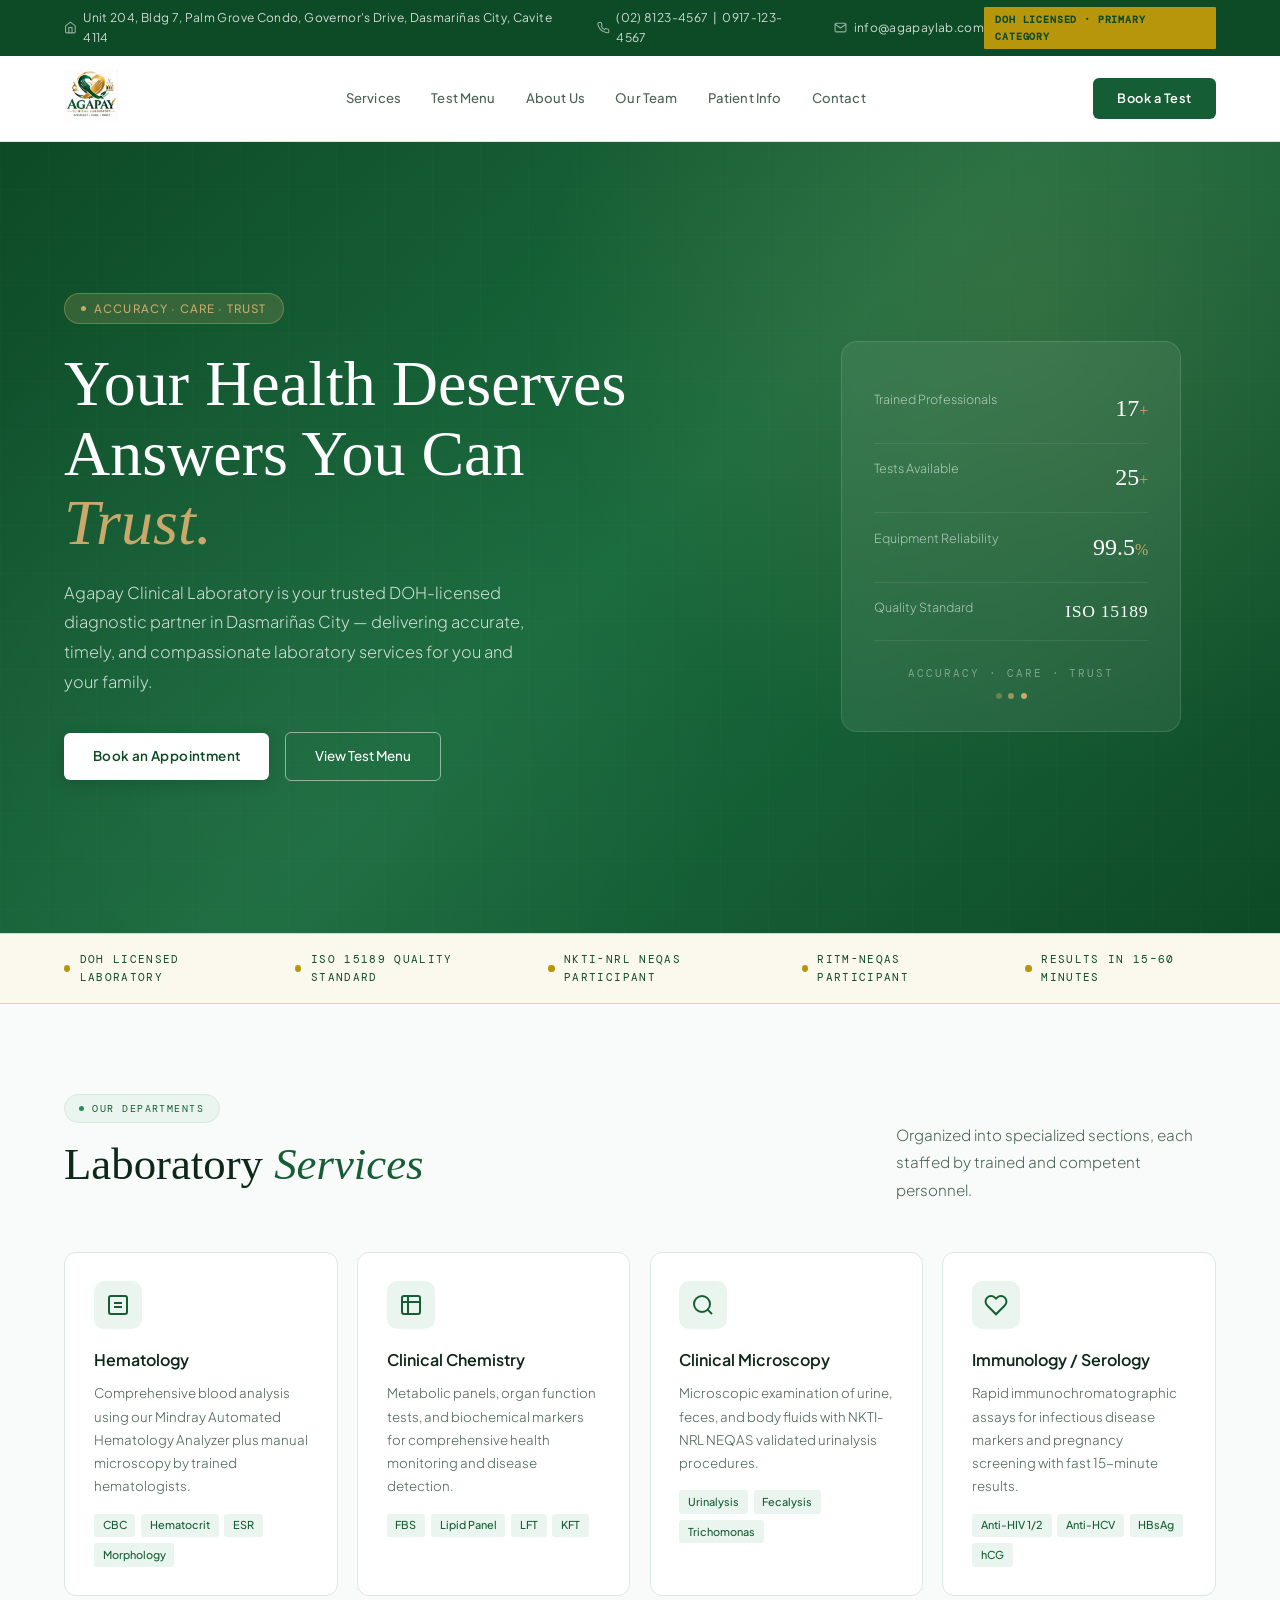
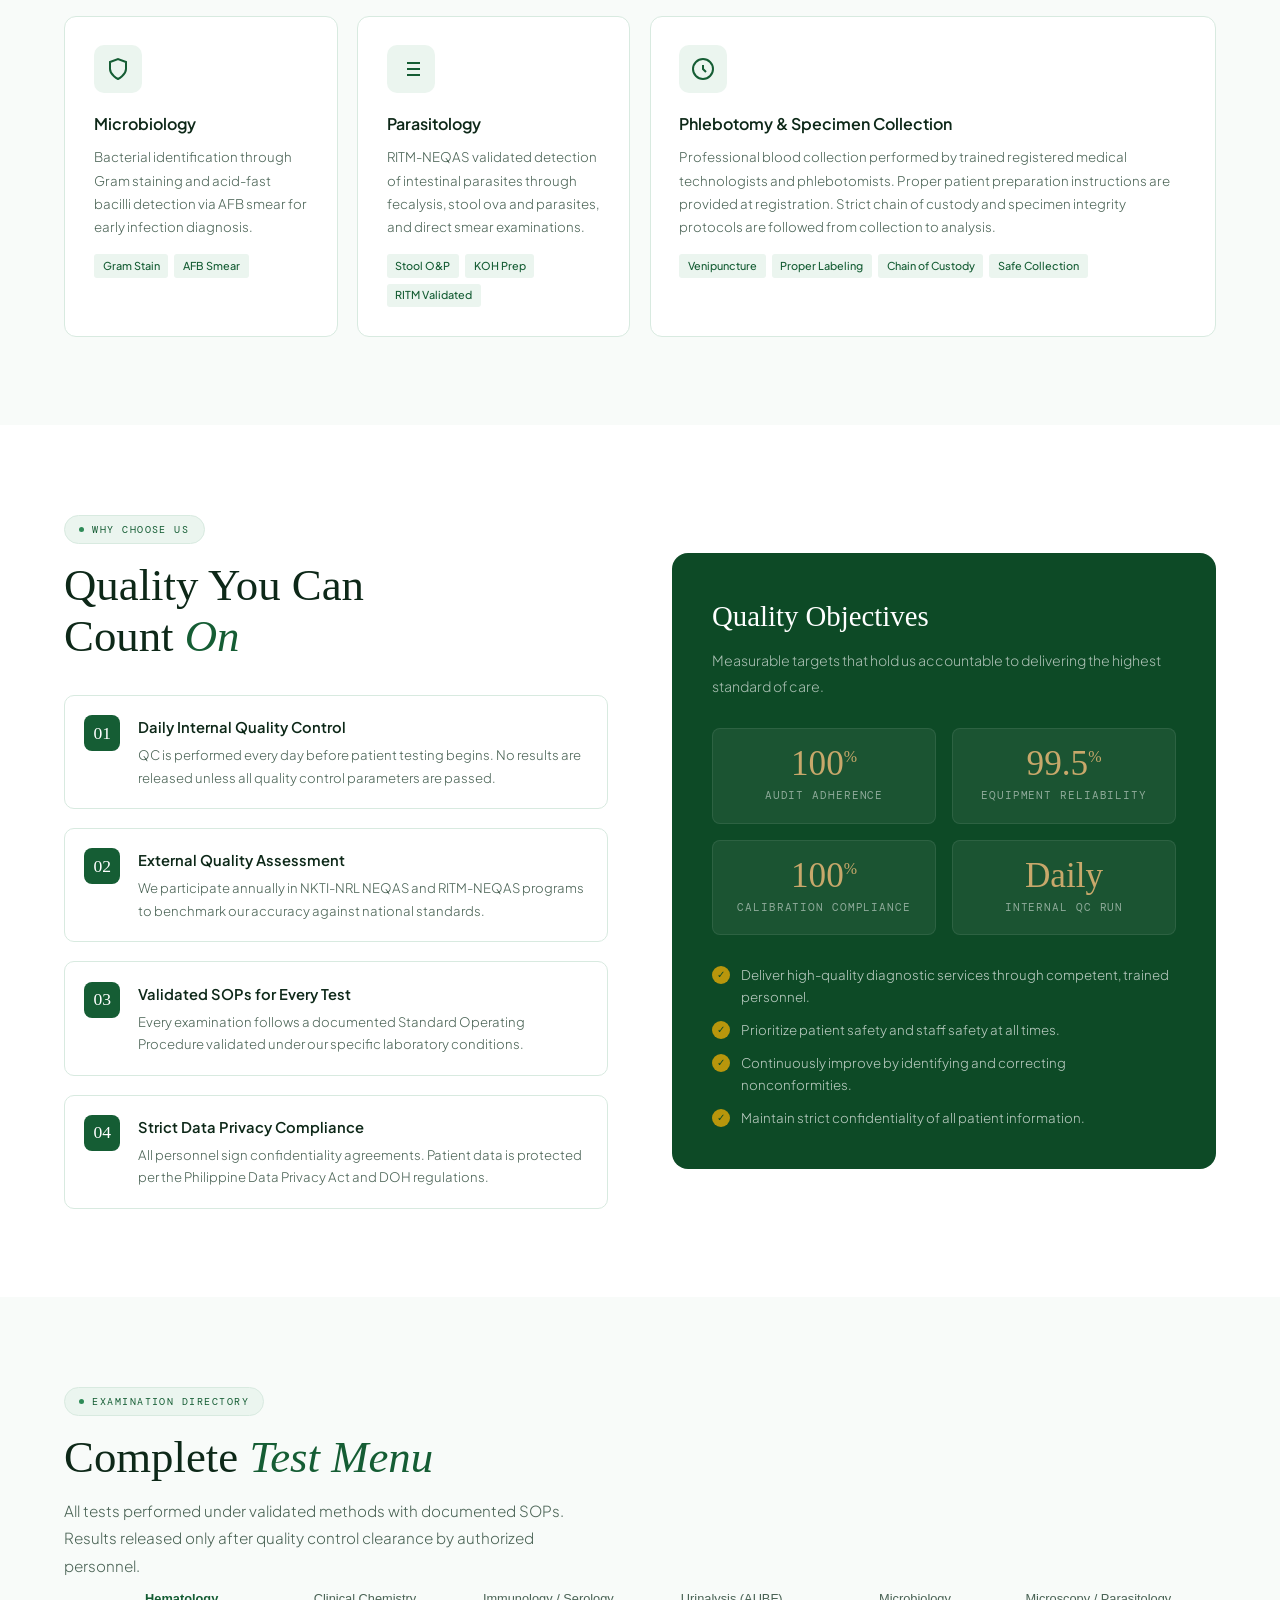
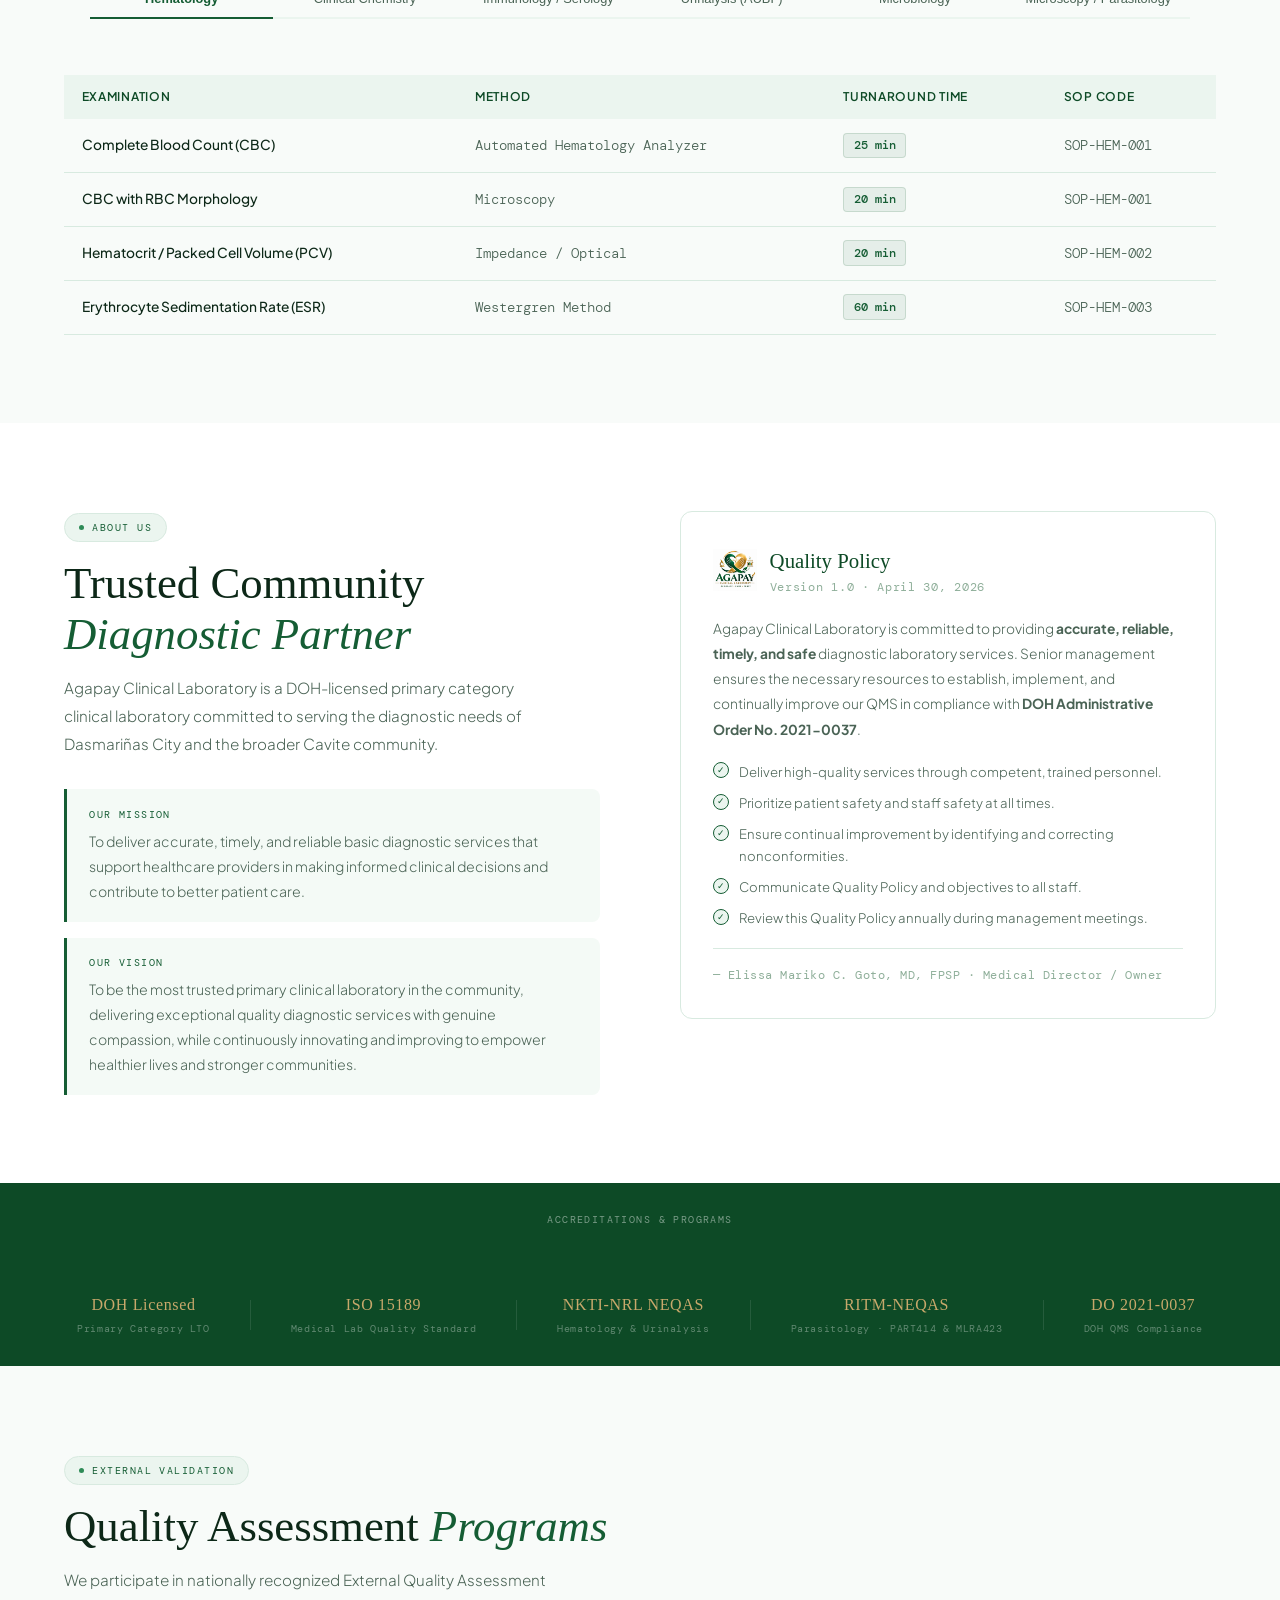
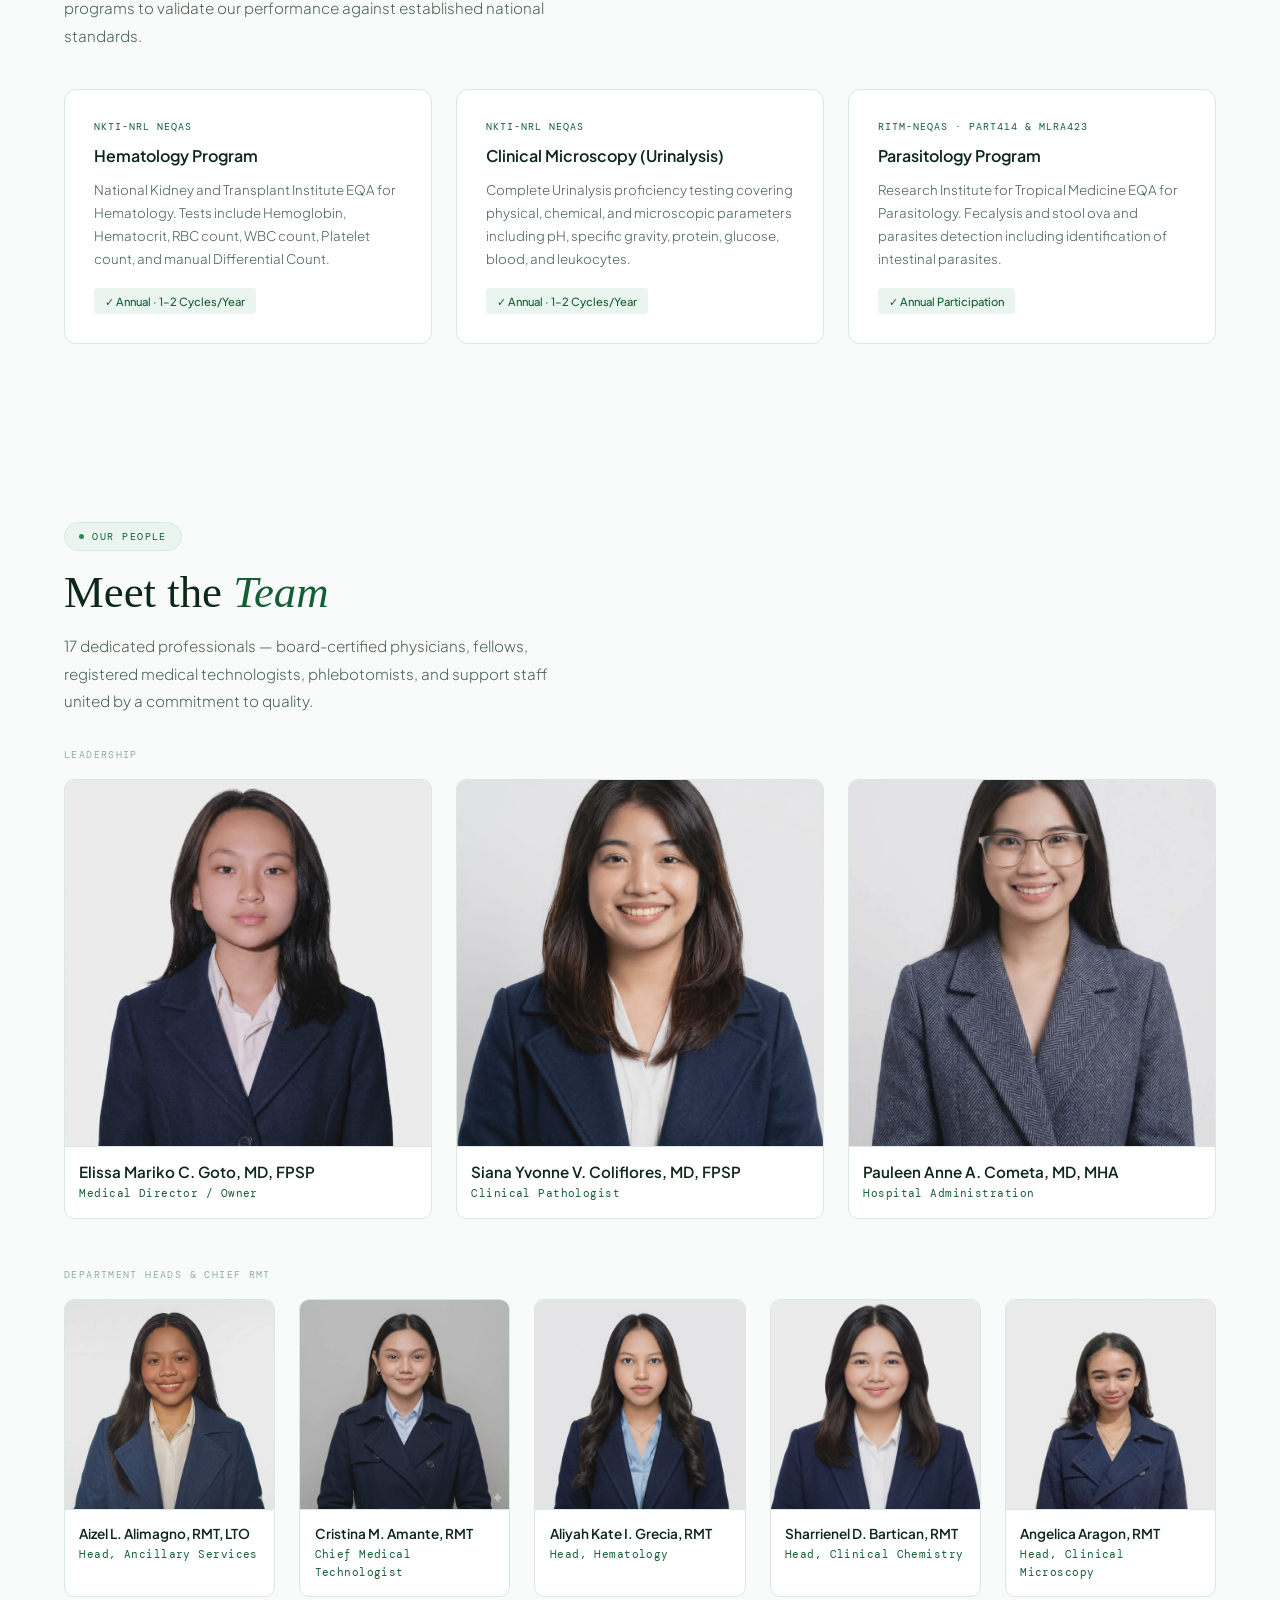
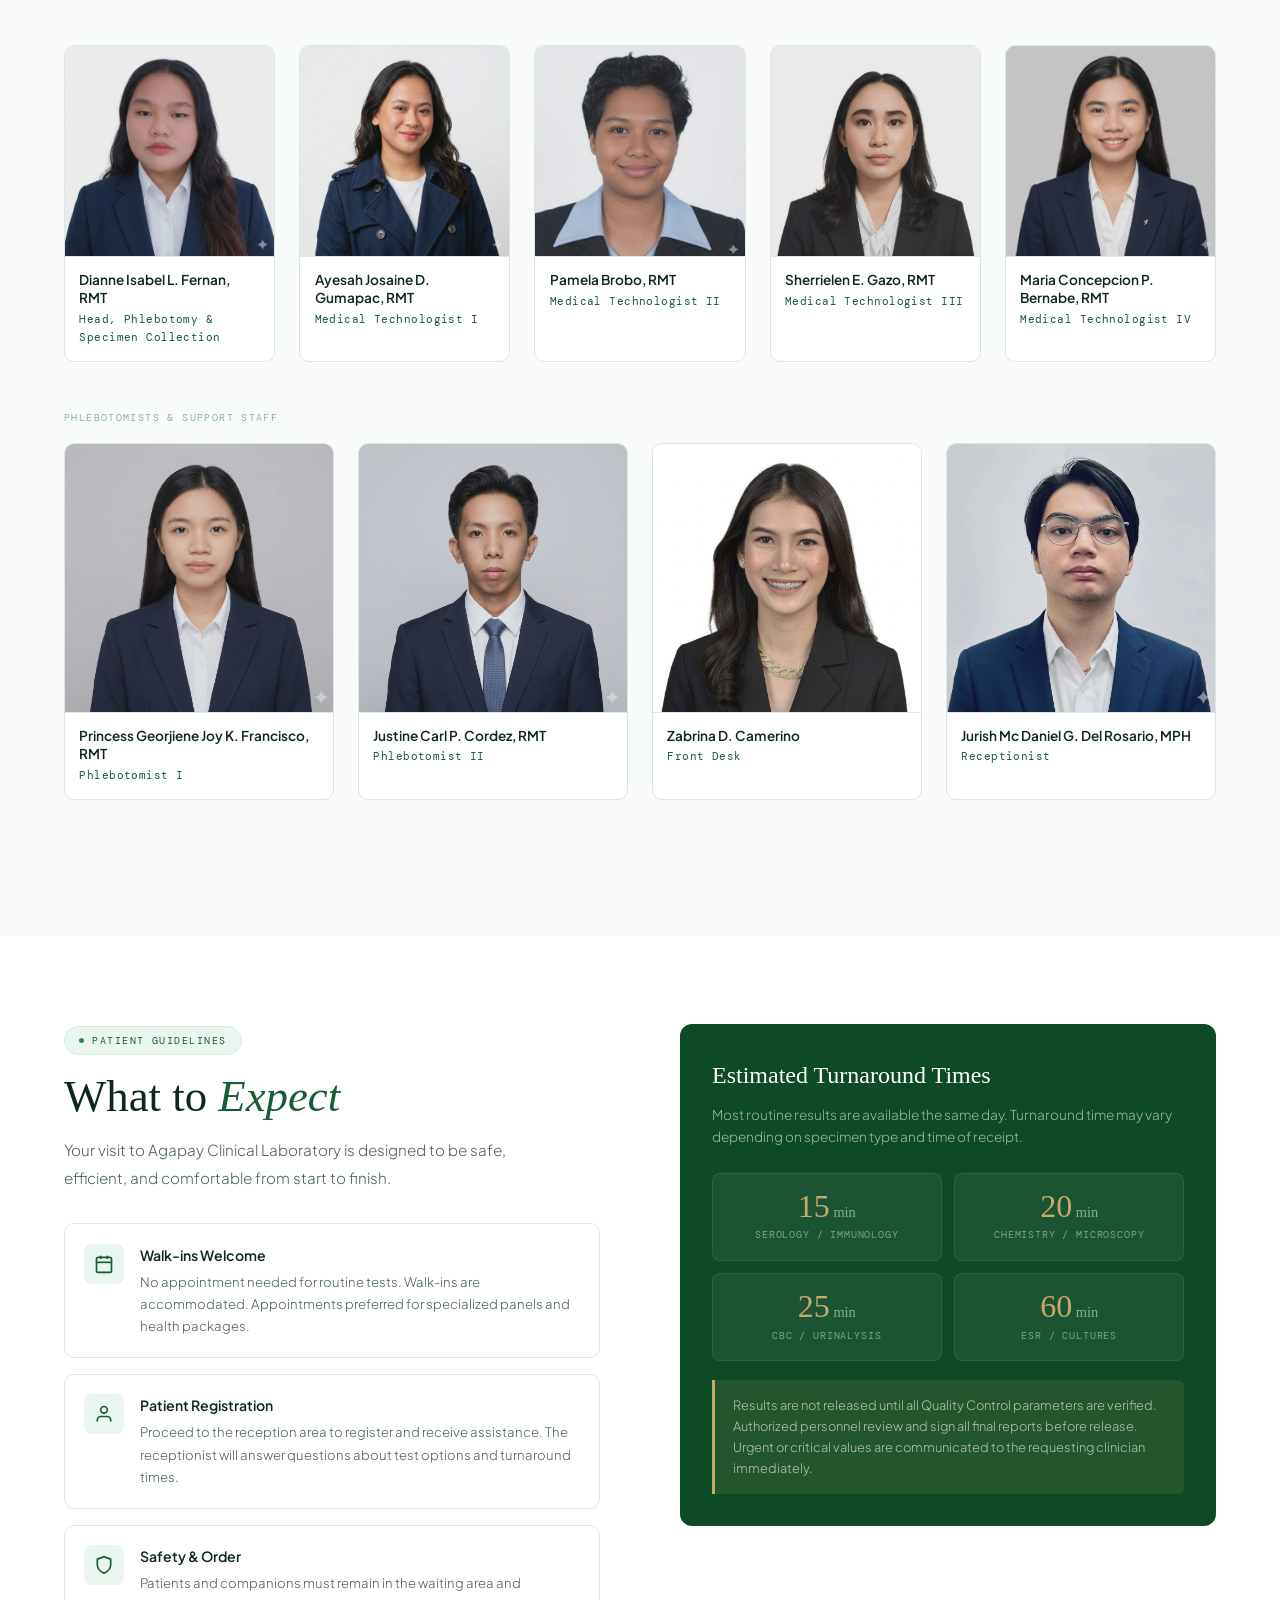
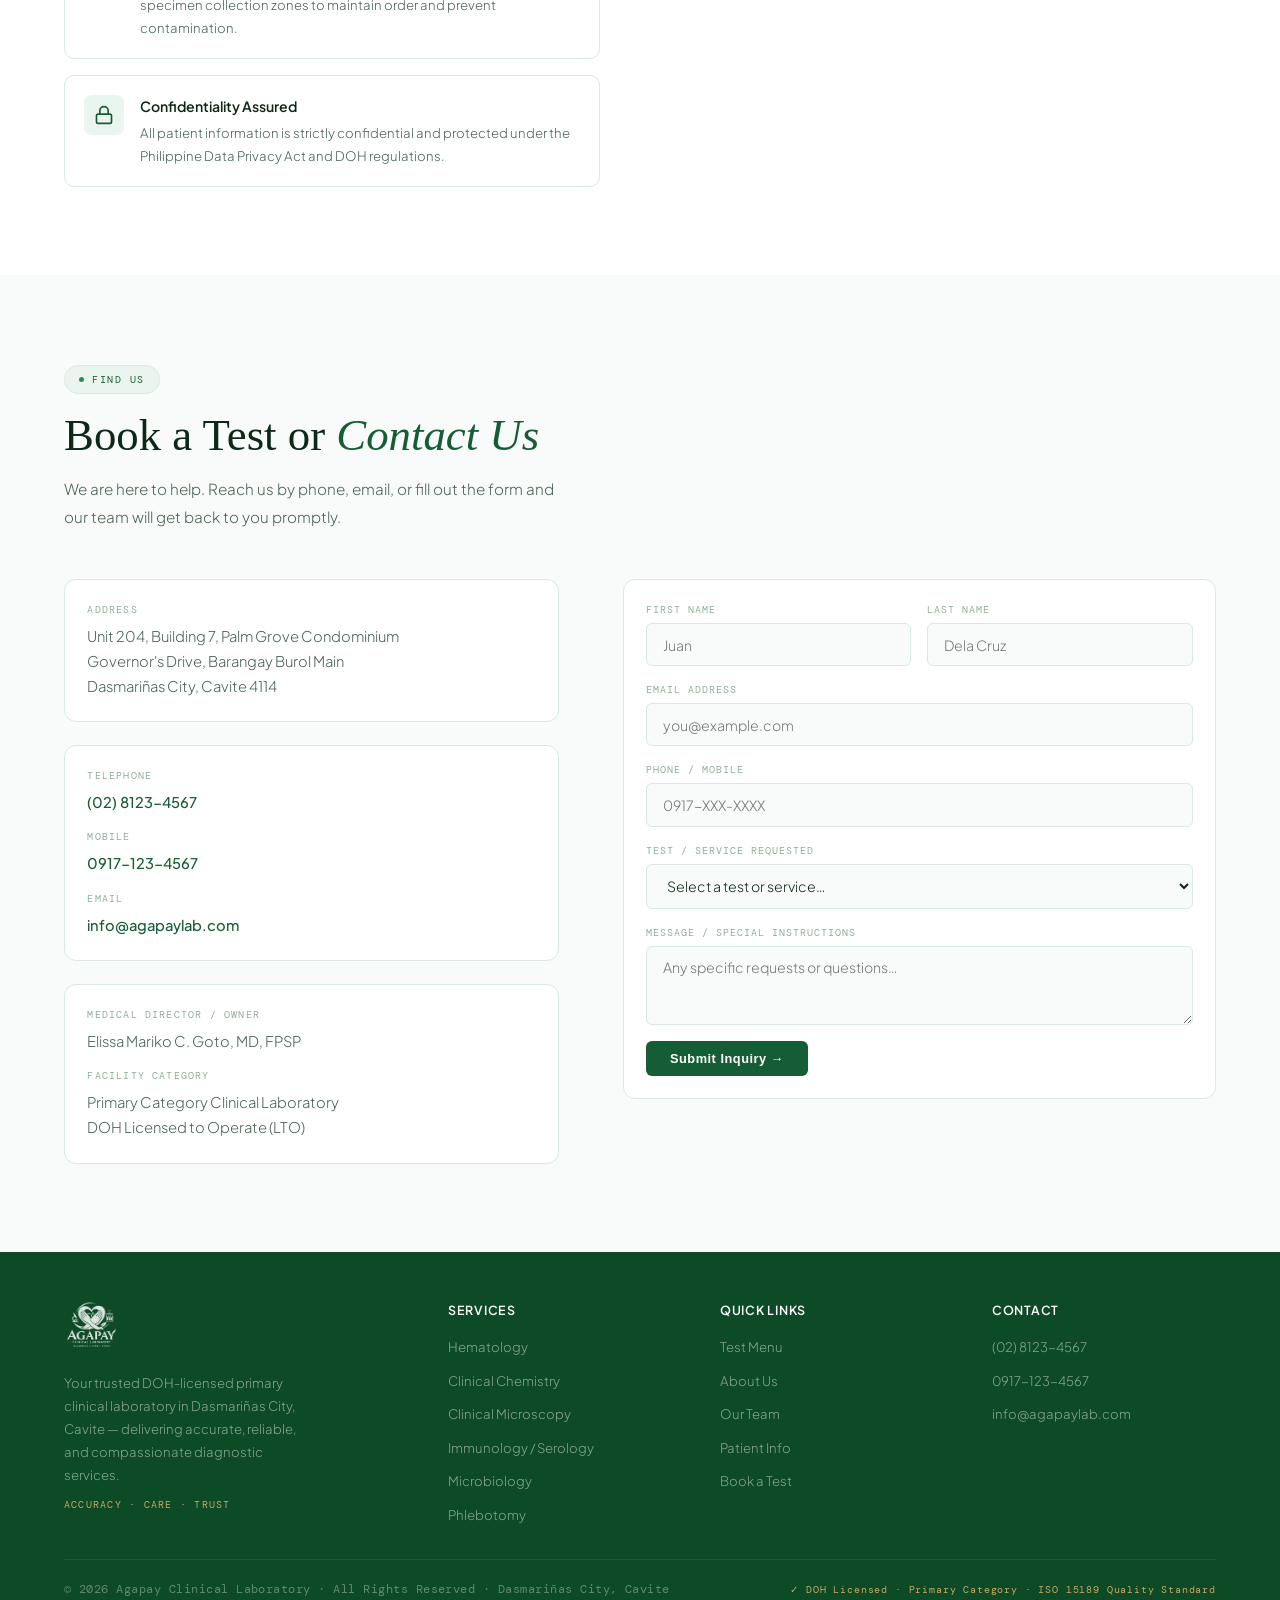
==== index.html @ 907e3a04 "Update index.html" ====
<!DOCTYPE html>
<html lang="en">
<head>
<meta charset="UTF-8">
<meta name="viewport" content="width=device-width, initial-scale=1.0">
<title>Agapay Clinical Laboratory | Accuracy • Care • Trust</title>
<link href="https://fonts.googleapis.com/css2?family=Cormorant+Garant:ital,wght@0,300;0,400;0,600;0,700;1,300;1,400&family=Plus+Jakarta+Sans:wght@300;400;500;600&family=DM+Mono:wght@300;400&display=swap" rel="stylesheet">
<style>
*,*::before,*::after{box-sizing:border-box;margin:0;padding:0;}
:root{
  --green-dark:#0D4A26;
  --green:#155D34;
  --green-mid:#1A7040;
  --green-light:#2E8B57;
  --green-pale:#EBF5EF;
  --green-paler:#F4FAF6;
  --gold:#B8960C;
  --gold-light:#C8A86B;
  --gold-pale:#FBF8EE;
  --gold-border:#E8D99A;
  --txt:#0D2818;
  --txt2:#4A6355;
  --txt3:#8FAF9A;
  --white:#FFFFFF;
  --off:#F8FBF9;
  --bdr:#D8EAE0;
  --shadow:0 4px 24px rgba(13,74,38,.08);
  --shadow-lg:0 12px 48px rgba(13,74,38,.14);
}
html{scroll-behavior:smooth;}
body{font-family:'Plus Jakarta Sans',sans-serif;background:var(--white);color:var(--txt);overflow-x:hidden;line-height:1.65;}
::-webkit-scrollbar{width:4px;}
::-webkit-scrollbar-track{background:var(--off);}
::-webkit-scrollbar-thumb{background:var(--green-light);border-radius:2px;}

/* ── TOP BAR ── */
.topbar{
  background:var(--green-dark);padding:.45rem 4rem;
  display:flex;align-items:center;justify-content:space-between;
}
.tb-left{display:flex;align-items:center;gap:1.5rem;}
.tb-item{
  display:flex;align-items:center;gap:.4rem;
  font-size:.75rem;color:rgba(255,255,255,.8);letter-spacing:.03em;
}
.tb-item svg{width:13px;height:13px;opacity:.7;}
.tb-badge{
  background:var(--gold);color:var(--green-dark);
  font-size:.65rem;font-weight:600;letter-spacing:.08em;text-transform:uppercase;
  padding:.22rem .7rem;border-radius:1px;font-family:'DM Mono',monospace;
}

/* ── NAV ── */
nav{
  position:sticky;top:0;z-index:100;background:var(--white);
  box-shadow:0 1px 0 var(--bdr);
  display:flex;align-items:center;justify-content:space-between;
  padding:.8rem 4rem;
}
.nav-logo img{height:52px;object-fit:contain;}
.nav-links{list-style:none;display:flex;align-items:center;gap:.2rem;}
.nav-links a{
  display:block;padding:.5rem .85rem;
  font-size:.82rem;font-weight:500;color:var(--txt2);
  text-decoration:none;border-radius:4px;transition:all .2s;letter-spacing:.01em;
}
.nav-links a:hover,.nav-links a.active{color:var(--green);background:var(--green-pale);}
.nav-book{
  background:var(--green);color:var(--white);
  font-size:.8rem;font-weight:600;letter-spacing:.04em;
  padding:.62rem 1.5rem;border-radius:6px;text-decoration:none;
  transition:background .2s,transform .15s;
}
.nav-book:hover{background:var(--green-mid);transform:translateY(-1px);}

/* ── HERO ── */
.hero{
  background:linear-gradient(135deg,var(--green-dark) 0%,#1A6B3E 50%,#0D4A26 100%);
  min-height:88vh;display:flex;align-items:center;
  padding:5rem 4rem;position:relative;overflow:hidden;
}
.hero::before{
  content:'';position:absolute;inset:0;
  background-image:
    radial-gradient(circle at 80% 20%,rgba(200,168,107,.15) 0%,transparent 40%),
    radial-gradient(circle at 20% 80%,rgba(255,255,255,.04) 0%,transparent 40%);
}
.hero-pattern{
  position:absolute;inset:0;opacity:.04;
  background-image:
    linear-gradient(rgba(255,255,255,.3) 1px,transparent 1px),
    linear-gradient(90deg,rgba(255,255,255,.3) 1px,transparent 1px);
  background-size:48px 48px;
}
.hero-content{position:relative;z-index:2;max-width:600px;}
.hero-tagline{
  display:inline-flex;align-items:center;gap:.5rem;
  background:rgba(200,168,107,.2);border:1px solid rgba(200,168,107,.4);
  border-radius:20px;padding:.3rem 1rem;
  font-size:.72rem;font-weight:500;letter-spacing:.1em;text-transform:uppercase;
  color:var(--gold-light);margin-bottom:1.6rem;
}
.tagdot{width:5px;height:5px;border-radius:50%;background:var(--gold-light);animation:blink 2s infinite;}
@keyframes blink{0%,100%{opacity:1;}50%{opacity:.3;}}
.hero h1{
  font-family:'Cormorant Garant',serif;
  font-size:clamp(2.8rem,5vw,4.5rem);font-weight:400;line-height:1.08;
  color:var(--white);margin-bottom:1.3rem;
}
.hero h1 em{font-style:italic;color:var(--gold-light);}
.hero p{
  font-size:1.02rem;font-weight:300;color:rgba(255,255,255,.78);
  max-width:480px;margin-bottom:2.2rem;line-height:1.82;
}
.hero-ctas{display:flex;gap:1rem;flex-wrap:wrap;align-items:center;}
.btn-white{
  background:var(--white);color:var(--green-dark);
  font-size:.84rem;font-weight:600;letter-spacing:.03em;
  padding:.8rem 1.8rem;border-radius:6px;text-decoration:none;
  transition:all .2s;box-shadow:0 4px 16px rgba(0,0,0,.15);
}
.btn-white:hover{background:var(--gold-pale);transform:translateY(-1px);}
.btn-outline-white{
  border:1.5px solid rgba(255,255,255,.5);color:var(--white);
  font-size:.84rem;font-weight:500;padding:.8rem 1.8rem;
  border-radius:6px;text-decoration:none;transition:all .2s;
}
.btn-outline-white:hover{background:rgba(255,255,255,.1);}
.hero-right{
  position:absolute;right:0;top:0;bottom:0;width:42%;
  display:flex;align-items:center;justify-content:center;
  padding:2rem;
}
.hero-stats-box{
  background:rgba(255,255,255,.07);backdrop-filter:blur(12px);
  border:1px solid rgba(255,255,255,.12);border-radius:16px;
  padding:2rem;width:100%;max-width:340px;
}
.hero-stat-row{display:flex;justify-content:space-between;padding:.9rem 0;border-bottom:1px solid rgba(255,255,255,.08);}
.hero-stat-row:last-child{border-bottom:none;}
.hs-label{font-size:.78rem;color:rgba(255,255,255,.6);font-weight:300;}
.hs-value{font-family:'Cormorant Garant',serif;font-size:1.5rem;font-weight:400;color:var(--white);}
.hs-value em{font-style:normal;color:var(--gold-light);font-size:1rem;}
.hero-motto{
  margin-top:1.5rem;text-align:center;
  font-family:'DM Mono',monospace;font-size:.68rem;
  letter-spacing:.18em;text-transform:uppercase;color:rgba(255,255,255,.4);
}
.hero-dots{display:flex;gap:.4rem;justify-content:center;margin-top:.6rem;}
.hero-dots span{width:6px;height:6px;border-radius:50%;background:var(--gold-light);opacity:.4;}
.hero-dots span:nth-child(2){opacity:.7;}
.hero-dots span:nth-child(3){opacity:1;}

/* ── TAGLINE STRIP ── */
.tagstrip{
  background:var(--gold-pale);border-top:1px solid var(--gold-border);
  border-bottom:1px solid var(--gold-border);
  padding:1rem 4rem;display:flex;align-items:center;justify-content:center;gap:3rem;
}
.ts-item{
  display:flex;align-items:center;gap:.6rem;
  font-family:'DM Mono',monospace;font-size:.7rem;letter-spacing:.12em;
  text-transform:uppercase;color:var(--green-dark);
}
.ts-dot{width:7px;height:7px;border-radius:50%;background:var(--gold);}

/* ── SECTION BASE ── */
section{padding:5.5rem 4rem;}
.sec-tag{
  display:inline-flex;align-items:center;gap:.5rem;
  background:var(--green-pale);border:1px solid var(--bdr);border-radius:20px;
  padding:.3rem .9rem;font-family:'DM Mono',monospace;
  font-size:.65rem;letter-spacing:.14em;text-transform:uppercase;
  color:var(--green);font-weight:400;margin-bottom:1rem;
}
.sec-tag::before{content:'';width:5px;height:5px;border-radius:50%;background:var(--green-light);}
h2.sec-title{
  font-family:'Cormorant Garant',serif;
  font-size:clamp(2rem,3.5vw,2.9rem);font-weight:400;line-height:1.15;
  color:var(--txt);margin-bottom:.85rem;
}
h2.sec-title em{font-style:italic;color:var(--green);}
.sec-sub{font-size:.95rem;font-weight:300;color:var(--txt2);max-width:500px;line-height:1.82;}

/* ── SERVICES ── */
.services-bg{background:var(--off);}
.services-hdr{display:flex;justify-content:space-between;align-items:flex-end;margin-bottom:3rem;flex-wrap:wrap;gap:1rem;}
.svc-grid{display:grid;grid-template-columns:repeat(4,1fr);gap:1.2rem;}
.svc-card{
  background:var(--white);border:1px solid var(--bdr);border-radius:12px;
  padding:1.8rem;transition:all .3s;cursor:default;
}
.svc-card:hover{border-color:var(--green-light);box-shadow:var(--shadow);transform:translateY(-3px);}
.svc-icon{
  width:48px;height:48px;border-radius:10px;
  background:var(--green-pale);display:flex;align-items:center;justify-content:center;
  margin-bottom:1.1rem;
}
.svc-icon svg{width:24px;height:24px;color:var(--green);}
.svc-card h3{font-size:1rem;font-weight:600;color:var(--txt);margin-bottom:.5rem;}
.svc-card p{font-size:.83rem;font-weight:300;color:var(--txt2);line-height:1.75;margin-bottom:1rem;}
.svc-tests{display:flex;flex-wrap:wrap;gap:.35rem;}
.svc-test{
  font-size:.68rem;font-weight:500;color:var(--green);
  background:var(--green-pale);border-radius:3px;padding:.18rem .55rem;
}

/* ── WHY ── */
.why-grid{display:grid;grid-template-columns:1fr 1fr;gap:4rem;align-items:center;}
.why-left .w-items{display:flex;flex-direction:column;gap:1.2rem;margin-top:2rem;}
.w-item{display:flex;gap:1.1rem;align-items:flex-start;padding:1.2rem;background:var(--white);border:1px solid var(--bdr);border-radius:10px;transition:border-color .2s;}
.w-item:hover{border-color:var(--green-light);}
.w-num{
  width:36px;height:36px;border-radius:8px;background:var(--green);
  display:flex;align-items:center;justify-content:center;flex-shrink:0;
  font-family:'Cormorant Garant',serif;font-size:1.1rem;font-weight:400;color:var(--white);
}
.w-text h4{font-size:.92rem;font-weight:600;color:var(--txt);margin-bottom:.3rem;}
.w-text p{font-size:.82rem;font-weight:300;color:var(--txt2);line-height:1.7;}
.why-right{background:var(--green-dark);border-radius:16px;padding:2.5rem;color:var(--white);}
.why-right h3{font-family:'Cormorant Garant',serif;font-size:1.8rem;font-weight:300;margin-bottom:.5rem;color:var(--white);}
.why-right > p{font-size:.88rem;color:rgba(255,255,255,.65);line-height:1.8;margin-bottom:1.8rem;font-weight:300;}
.obj-grid{display:grid;grid-template-columns:1fr 1fr;gap:1rem;}
.obj-item{background:rgba(255,255,255,.06);border:1px solid rgba(255,255,255,.08);border-radius:8px;padding:1.1rem;text-align:center;}
.obj-n{font-family:'Cormorant Garant',serif;font-size:2.2rem;font-weight:300;color:var(--gold-light);line-height:1;}
.obj-n sup{font-size:1rem;}
.obj-l{font-size:.7rem;color:rgba(255,255,255,.5);margin-top:.3rem;font-family:'DM Mono',monospace;letter-spacing:.08em;text-transform:uppercase;}
.pledge-list{margin-top:1.8rem;display:flex;flex-direction:column;gap:.7rem;}
.pledge-item{display:flex;align-items:flex-start;gap:.7rem;font-size:.83rem;color:rgba(255,255,255,.72);font-weight:300;line-height:1.65;}
.pcheck{width:18px;height:18px;border-radius:50%;background:var(--gold);display:flex;align-items:center;justify-content:center;flex-shrink:0;font-size:.6rem;color:var(--green-dark);margin-top:.1rem;}

/* ── TEST MENU ── */
.tests-bg{background:var(--off);}
.test-nav {
  display: flex !important; 
  width: 100%;
  max-width: 1100px;        
  margin: 0 auto 2rem auto; 
  border-bottom: 2px solid var(--green-pale);
}

.t-tab {
  flex: 1;                  
  text-align: center;
  padding: .7rem 0.5rem;
  font-size: .8rem;
  font-weight: 500;
  color: var(--txt2);
  cursor: pointer;
  background: none;
  border: none;
  border-bottom: 2px solid transparent;
  margin-bottom: -2px;
  transition: all .2s;
  white-space: nowrap;
}

.t-tab.active {
  color: var(--green);
  border-bottom-color: var(--green);
  font-weight: 600;
}
.t-panels{padding-top:1.5rem;}
.t-panel{display:none;}
.t-panel.active{display:block;}
.t-table{width:100%;border-collapse:collapse;}
.t-table thead tr{background:var(--green-pale);}
.t-table th{
  padding:.75rem 1.1rem;text-align:left;font-size:.75rem;font-weight:600;
  color:var(--green-dark);letter-spacing:.06em;text-transform:uppercase;
}
.t-table tbody tr{border-bottom:1px solid var(--bdr);transition:background .15s;}
.t-table tbody tr:hover{background:var(--green-paler);}
.t-table td{padding:.85rem 1.1rem;font-size:.86rem;color:var(--txt2);font-weight:300;}
.t-table td:first-child{color:var(--txt);font-weight:500;}
.tat-badge{
  display:inline-flex;align-items:center;gap:.3rem;
  background:rgba(21,93,52,.08);color:var(--green);
  border:1px solid rgba(21,93,52,.15);border-radius:4px;
  font-size:.72rem;font-weight:500;padding:.15rem .6rem;
  font-family:'DM Mono',monospace;
}
.ref-cell{font-family:'DM Mono',monospace;font-size:.7rem;color:var(--txt3);}
.disclaimer{
  margin-top:1.2rem;padding:1rem 1.2rem;background:var(--gold-pale);
  border-left:3px solid var(--gold);border-radius:0 6px 6px 0;
  font-size:.8rem;color:var(--txt2);font-weight:300;line-height:1.65;
}

/* ── ABOUT ── */
.about-inner{display:grid;grid-template-columns:1fr 1fr;gap:5rem;align-items:start;}
.mvp-block{margin-top:2rem;display:flex;flex-direction:column;gap:1rem;}
.mvp-card{border-left:3px solid var(--green);padding:1.1rem 1.4rem;background:var(--green-paler);border-radius:0 8px 8px 0;}
.mvp-label{font-family:'DM Mono',monospace;font-size:.62rem;letter-spacing:.14em;text-transform:uppercase;color:var(--green);margin-bottom:.35rem;}
.mvp-card p{font-size:.88rem;font-weight:300;color:var(--txt2);line-height:1.78;}
.quality-policy{background:var(--white);border:1px solid var(--bdr);border-radius:12px;padding:2rem;}
.qp-header{display:flex;align-items:center;gap:.8rem;margin-bottom:1.2rem;}
.qp-header img{height:42px;}
.qp-title{font-family:'Cormorant Garant',serif;font-size:1.3rem;font-weight:400;color:var(--green-dark);}
.qp-sub{font-size:.72rem;color:var(--txt3);font-family:'DM Mono',monospace;letter-spacing:.06em;}
.qp-text{font-size:.86rem;font-weight:300;color:var(--txt2);line-height:1.82;margin-bottom:1.2rem;}
.pledge-checks{display:flex;flex-direction:column;gap:.6rem;}
.pc-item{display:flex;align-items:flex-start;gap:.6rem;font-size:.82rem;color:var(--txt2);font-weight:300;line-height:1.65;}
.pc-icon{width:16px;height:16px;border-radius:50%;background:var(--green-pale);border:1.5px solid var(--green);display:flex;align-items:center;justify-content:center;flex-shrink:0;margin-top:.1rem;font-size:.55rem;color:var(--green);}
.qp-sig{margin-top:1.2rem;padding-top:1rem;border-top:1px solid var(--bdr);font-size:.78rem;color:var(--txt3);font-family:'DM Mono',monospace;letter-spacing:.04em;}

/* ── ACCRED BAND ── */
.accred-strip{
  background:var(--green-dark);padding:1.8rem 4rem;
  display:flex;align-items:center;justify-content:center;gap:4rem;flex-wrap:wrap;
}
.accred-label{font-family:'DM Mono',monospace;font-size:.63rem;letter-spacing:.14em;text-transform:uppercase;color:rgba(255,255,255,.45);}
.accred-list{display:flex;align-items:center;gap:2.5rem;flex-wrap:wrap;justify-content:center;}
.acc-item{
  text-align:center;
}
.acc-name{font-family:'Cormorant Garant',serif;font-size:1rem;font-weight:400;color:var(--gold-light);letter-spacing:.04em;}
.acc-desc{font-size:.65rem;color:rgba(255,255,255,.35);font-family:'DM Mono',monospace;letter-spacing:.06em;display:block;margin-top:.1rem;}
.acc-sep{width:1px;height:30px;background:rgba(255,255,255,.1);}

/* ── EQA ── */
.eqa-grid{display:grid;grid-template-columns:repeat(3,1fr);gap:1.5rem;margin-top:2.5rem;}
.eqa-card{background:var(--white);border:1px solid var(--bdr);border-radius:12px;padding:1.8rem;transition:all .3s;}
.eqa-card:hover{border-color:var(--green-light);box-shadow:var(--shadow);}
.eqa-org{font-family:'DM Mono',monospace;font-size:.62rem;letter-spacing:.1em;text-transform:uppercase;color:var(--green);margin-bottom:.5rem;}
.eqa-card h4{font-size:1rem;font-weight:600;color:var(--txt);margin-bottom:.5rem;}
.eqa-card p{font-size:.83rem;font-weight:300;color:var(--txt2);line-height:1.75;margin-bottom:1rem;}
.eqa-badge{
  display:inline-flex;align-items:center;gap:.35rem;
  background:var(--green-pale);color:var(--green);border-radius:4px;
  font-size:.7rem;font-weight:500;padding:.25rem .7rem;
}

/* ── TEAM ── */
.team-bg{background:var(--off);}
.team-section-lbl{font-family:'DM Mono',monospace;font-size:.62rem;letter-spacing:.14em;text-transform:uppercase;color:var(--txt3);margin:2rem 0 1rem;}
.team-leaders{display:grid;grid-template-columns:repeat(3,1fr);gap:1.2rem;}
.team-heads{display:grid;grid-template-columns:repeat(5,1fr);gap:1rem;margin-top:0;}
.team-rest{display:grid;grid-template-columns:repeat(6,1fr);gap:1rem;}
.tcard{background:var(--white);border:1px solid var(--bdr);border-radius:10px;overflow:hidden;transition:all .25s;}
.tcard:hover{border-color:var(--green-light);box-shadow:var(--shadow);transform:translateY(-2px);}
.tphoto{
  aspect-ratio:1;background:linear-gradient(135deg,var(--green-pale),var(--bdr));
  display:flex;align-items:center;justify-content:center;
  font-family:'Cormorant Garant',serif;font-size:1.8rem;font-weight:300;
  color:var(--green-light);letter-spacing:.04em;
}
.tcard.leader .tphoto{font-size:2.1rem;}
.tinfo{padding:.9rem;border-top:1px solid var(--bdr);}
.tinfo h4{font-size:.85rem;font-weight:600;color:var(--txt);line-height:1.35;margin-bottom:.2rem;}
.tcard.leader .tinfo h4{font-size:.95rem;}
.tinfo p{font-size:.68rem;color:var(--green);font-family:'DM Mono',monospace;letter-spacing:.04em;}

/* ── PATIENT INFO ── */
.patient-inner{display:grid;grid-template-columns:1fr 1fr;gap:5rem;align-items:start;}
.pi-cards{display:flex;flex-direction:column;gap:1rem;margin-top:2rem;}
.pi-card{display:flex;gap:1rem;padding:1.2rem;background:var(--white);border:1px solid var(--bdr);border-radius:10px;}
.pi-icon{width:40px;height:40px;border-radius:8px;background:var(--green-pale);display:flex;align-items:center;justify-content:center;flex-shrink:0;}
.pi-icon svg{width:20px;height:20px;color:var(--green);}
.pi-card h4{font-size:.88rem;font-weight:600;color:var(--txt);margin-bottom:.25rem;}
.pi-card p{font-size:.82rem;font-weight:300;color:var(--txt2);line-height:1.7;}
.tat-box{background:var(--green-dark);border-radius:12px;padding:2rem;color:var(--white);}
.tat-box h3{font-family:'Cormorant Garant',serif;font-size:1.5rem;font-weight:300;margin-bottom:.5rem;}
.tat-box > p{font-size:.85rem;color:rgba(255,255,255,.6);font-weight:300;margin-bottom:1.5rem;}
.tat-items{display:grid;grid-template-columns:1fr 1fr;gap:.8rem;}
.tat-item{background:rgba(255,255,255,.06);border:1px solid rgba(255,255,255,.08);border-radius:8px;padding:1rem;text-align:center;}
.tat-time{font-family:'Cormorant Garant',serif;font-size:2rem;font-weight:300;color:var(--gold-light);line-height:1;}
.tat-time em{font-style:normal;font-size:.9rem;color:rgba(255,255,255,.5);}
.tat-type{font-size:.65rem;color:rgba(255,255,255,.45);margin-top:.3rem;font-family:'DM Mono',monospace;letter-spacing:.08em;text-transform:uppercase;}
.note-box{margin-top:1.2rem;padding:.9rem 1.1rem;background:rgba(200,168,107,.12);border-left:3px solid var(--gold-light);border-radius:0 6px 6px 0;font-size:.8rem;color:rgba(255,255,255,.65);font-weight:300;line-height:1.65;}

/* ── CONTACT ── */
.contact-bg{background:var(--off);}
.contact-inner{display:grid;grid-template-columns:1fr 1.2fr;gap:4rem;margin-top:3rem;}
.cinfo{display:flex;flex-direction:column;gap:1.4rem;}
.ci-block{}
.ci-label{font-family:'DM Mono',monospace;font-size:.62rem;letter-spacing:.12em;text-transform:uppercase;color:var(--txt3);margin-bottom:.35rem;}
.ci-value{font-size:.92rem;font-weight:300;color:var(--txt2);line-height:1.7;}
.ci-value a{color:var(--green);text-decoration:none;font-weight:500;}
.ci-value a:hover{text-decoration:underline;}
.contact-card{background:var(--white);border:1px solid var(--bdr);border-radius:12px;padding:1.4rem;}
.cform{display:flex;flex-direction:column;gap:1rem;}
.cf-group{display:flex;flex-direction:column;gap:.3rem;}
.cf-group label{font-family:'DM Mono',monospace;font-size:.62rem;letter-spacing:.1em;text-transform:uppercase;color:var(--txt3);}
.cf-group input,.cf-group select,.cf-group textarea{
  background:var(--off);border:1.5px solid var(--bdr);border-radius:6px;
  padding:.72rem 1rem;font-family:'Plus Jakarta Sans',sans-serif;
  font-size:.88rem;font-weight:300;color:var(--txt);outline:none;transition:border-color .2s;resize:vertical;
}
.cf-group input:focus,.cf-group select:focus,.cf-group textarea:focus{border-color:var(--green);background:var(--white);}
.cf-group select option{background:var(--white);}
.cf-row{display:grid;grid-template-columns:1fr 1fr;gap:1rem;}

/* ── FOOTER ── */
footer{
  background:var(--green-dark);padding:3rem 4rem 1.5rem;
  display:flex;flex-direction:column;gap:2rem;
}
.footer-top{display:grid;grid-template-columns:1.5fr 1fr 1fr 1fr;gap:3rem;}
.footer-brand img{height:52px;filter:brightness(0) invert(1);opacity:.85;margin-bottom:.8rem;}
.footer-brand p{font-size:.82rem;color:rgba(255,255,255,.5);font-weight:300;line-height:1.75;max-width:240px;}
.footer-brand .f-tagline{font-family:'DM Mono',monospace;font-size:.65rem;letter-spacing:.12em;text-transform:uppercase;color:var(--gold-light);margin-top:.6rem;}
.footer-col h4{font-size:.78rem;font-weight:600;color:var(--white);letter-spacing:.06em;text-transform:uppercase;margin-bottom:.8rem;}
.footer-col ul{list-style:none;display:flex;flex-direction:column;gap:.45rem;}
.footer-col ul a{font-size:.82rem;color:rgba(255,255,255,.5);text-decoration:none;transition:color .2s;font-weight:300;}
.footer-col ul a:hover{color:var(--gold-light);}
.footer-bottom{border-top:1px solid rgba(255,255,255,.08);padding-top:1.2rem;display:flex;justify-content:space-between;align-items:center;flex-wrap:wrap;gap:.5rem;}
.footer-copy{font-size:.75rem;color:rgba(255,255,255,.35);font-family:'DM Mono',monospace;letter-spacing:.04em;}
.footer-doh{
  display:flex;align-items:center;gap:.5rem;
  font-family:'DM Mono',monospace;font-size:.65rem;letter-spacing:.08em;
  color:var(--gold-light);
}

/* ── HAMBURGER MENU ── */
.hamburger{display:none;flex-direction:column;gap:5px;cursor:pointer;padding:.4rem;border:none;background:none;}
.hamburger span{display:block;width:24px;height:2px;background:var(--green-dark);border-radius:2px;transition:all .3s;}
.mobile-menu{display:none;flex-direction:column;gap:.5rem;width:100%;padding:.5rem 0 1rem;border-top:1px solid var(--bdr);margin-top:.5rem;}
.mobile-menu a{padding:.65rem 1rem;font-size:.9rem;font-weight:500;color:var(--txt2);text-decoration:none;border-radius:6px;}
.mobile-menu a:hover{background:var(--green-pale);color:var(--green);}
.mobile-menu .nav-book{text-align:center;background:var(--green);color:#fff;margin-top:.5rem;}

/* ── TABLET BREAKPOINT (iPad, Android tablets) ── */
@media (min-width: 769px) and (max-width: 1024px) {
  section, nav, footer { padding-left: 2rem !important; padding-right: 2rem !important; }
  .topbar { padding: .45rem 2rem; }
  .accred-strip { padding: 1.5rem 2rem; gap: 2rem; }

  /* Hero: side-by-side but smaller */
  .hero { padding: 4rem 2rem !important; }
  .hero h1 { font-size: 3rem !important; }
  .hero-right { width: 46% !important; }

  /* Grids: 2 columns on tablet */
  .svc-grid { grid-template-columns: repeat(2, 1fr) !important; }
  .svc-card[style*="grid-column"] { grid-column: span 2 !important; }
  .why-grid { grid-template-columns: 1fr !important; gap: 2.5rem !important; }
  .about-inner, .patient-inner, .contact-inner { grid-template-columns: 1fr !important; gap: 3rem !important; }
  .eqa-grid { grid-template-columns: repeat(2, 1fr) !important; }
  .team-leaders { grid-template-columns: repeat(3, 1fr) !important; }
  .team-heads   { grid-template-columns: repeat(3, 1fr) !important; }
  .team-rest    { grid-template-columns: repeat(3, 1fr) !important; }
  .footer-top   { grid-template-columns: repeat(2, 1fr) !important; gap: 2rem !important; }

  /* Nav: keep horizontal on tablet */
  nav { padding: .8rem 2rem !important; flex-direction: row !important; }
  .nav-links { display: flex !important; }
  .nav-book.desktop-only { display: block !important; }
  .hamburger { display: none !important; }

  /* Tagstrip: 2 rows wrap */
  .tagstrip { flex-wrap: wrap !important; gap: .8rem 2rem !important; padding: 1rem 2rem !important; }
}

/* ── REVEAL ── */
.reveal{opacity:0;transform:translateY(18px);transition:opacity .6s ease,transform .6s ease;}
.reveal.visible{opacity:1;transform:none;}
.rd1{transition-delay:.07s;}.rd2{transition-delay:.14s;}.rd3{transition-delay:.21s;}.rd4{transition-delay:.28s;}.rd5{transition-delay:.35s;}

.tphoto img {
  width: 100%;
  height: 100%;
  object-fit: cover;
  border-radius: inherit; /* This makes the image copy the roundness of your .tphoto div */
}


/* ── CLEAN GRID OVERRIDE ── */
.team-leaders, 
.team-heads, 
.team-rest {
  display: grid !important; /* Switch from Flex to Grid */
  gap: 1.5rem !important;
  justify-content: start !important; /* Align everything to the left */
  width: 100% !important;
  margin-bottom: 3rem;
}

/* Define how many columns per row */
.team-leaders { grid-template-columns: repeat(3, 1fr) !important; }
.team-heads { grid-template-columns: repeat(5, 1fr) !important; }
.team-rest { grid-template-columns: repeat(4, 1fr) !important; }

/* ── FINAL MOBILE REPAIR ── */
@media (max-width: 768px) {
  /* Services Grid */
  .svc-grid { grid-template-columns: 1fr !important; }
  .svc-card { grid-column: span 1 !important; }

  /* Tagline strip — vertical stack */
  .tagstrip { flex-direction: column !important; gap: .7rem !important; padding: 1.2rem 1.2rem !important; text-align:center; }
  .ts-item { justify-content: center !important; }

  /* Hero — full center stack */
  .hero {
    flex-direction: column !important;
    align-items: center !important;
    text-align: center !important;
    padding: 3rem 1.4rem 2.5rem !important;
  }
  .hero-content {
    max-width: 100% !important;
    text-align: center !important;
    display: flex;
    flex-direction: column;
    align-items: center !important;
  }
  .hero h1 { font-size: 2.3rem !important; line-height: 1.15 !important; }
  .hero p  { text-align: center !important; max-width: 100% !important; }
  .hero-tagline { align-self: center !important; }
  .hero-ctas {
    justify-content: center !important;
    flex-direction: column !important;
    align-items: center !important;
    width: 100%;
    gap: .8rem !important;
  }
  .btn-white, .btn-outline-white {
    width: 100% !important;
    max-width: 320px !important;
    text-align: center !important;
    display: block !important;
  }
  .hero-right {
    position: static !important;
    width: 100% !important;
    padding: 0 !important;
    margin-top: 2rem;
    display: flex;
    justify-content: center;
  }
  .hero-stats-box {
    width: 100% !important;
    max-width: 100% !important;
  }

  /* Team: 2 cols on mobile for heads/rest */
  .team-heads { grid-template-columns: repeat(2,1fr) !important; }
  .team-rest  { grid-template-columns: repeat(2,1fr) !important; }

  /* Tables: horizontal scroll */
  .t-table { display:block; overflow-x:auto; white-space:nowrap; }

  /* Why objectives grid */
  .obj-grid { grid-template-columns: 1fr 1fr !important; }

  /* Contact form row */
  .cf-row { grid-template-columns: 1fr !important; }

  /* TAT items */
  .tat-items { grid-template-columns: 1fr 1fr !important; }

  /* Hamburger & nav centering */
  .hamburger { display:flex !important; }
  .nav-links  { display:none !important; }
  .nav-book.desktop-only { display:none !important; }
  nav {
    flex-wrap: wrap !important;
    justify-content: space-between !important;
    align-items: center !important;
  }
  .nav-logo { flex:1; text-align:center; }

  /* Center all section headings */
  .sec-tag, h2.sec-title, .sec-sub {
    text-align: center !important;
  }
  .services-hdr {
    flex-direction: column !important;
    align-items: center !important;
    text-align: center !important;
  }
  .sec-sub { max-width: 100% !important; }
  .mvp-card { text-align: left; } /* keep cards left-aligned for readability */

  /* 1. Reset Spacing */
  section, nav, footer, .tagstrip {
    padding: 2.5rem 1.2rem !important;
  }

  /* 2. Fix the Accreditation Strip (The part in your photo) */
  .accred-strip {
    flex-direction: column !important;
    padding: 2rem 1.2rem !important;
    gap: 2rem !important;
  }
  .accred-list {
    flex-direction: column !important;
    gap: 1.5rem !important;
  }
  .acc-sep {
    display: none !important; /* Hides that vertical line from your photo */
  }
  .acc-item {
    text-align: center !important;
    width: 100%;
  }

  /* 3. Fix Quality Policy / About Section */
  .about-inner, .patient-inner, .why-grid, .contact-inner, .eqa-grid {
    grid-template-columns: 1fr !important; /* Forces everything to stack */
    gap: 2rem !important;
  }
  .qp-header {
    flex-direction: column !important;
    align-items: center;
    text-align: center;
  }

  /* 4. Team Section: 1 Column for maximum clarity */
  .team-leaders, .team-heads, .team-rest {
    grid-template-columns: 1fr !important;
    gap: 1.5rem !important;
  }
  .tcard {
    width: 100% !important;
    max-width: 320px;
    margin: 0 auto; /* Centers the cards in the middle of the phone */
  }

  /* 5. Navigation & Hero Fix */
  nav {
    flex-direction: column !important;
    padding: 1rem !important;
  }
  .nav-links, .topbar {
    display: none !important; /* Hide clutter on mobile */
  }
  .hero {
    padding: 4rem 1.2rem !important;
    text-align: center;
    min-height: auto;
  }
  .hero-right {
    position: static !important;
    width: 100% !important;
    margin-top: 2rem;
  }

  /* 6. Tabs Menu (Horizontal Swipe) */
  .test-nav {
    display: flex !important;
    overflow-x: auto !important;
    justify-content: flex-start !important;
    padding-bottom: 10px;
    border-bottom: 1px solid var(--bdr);
    -webkit-overflow-scrolling: touch;
  }
  .t-tab {
    flex: 0 0 auto !important;
    padding: 0.8rem 1.2rem !important;
  }

  /* 7. Footer Fix */
  .footer-top {
    grid-template-columns: 1fr !important;
    text-align: center;
    gap: 2.5rem !important;
  }
  .footer-brand p {
    margin: 0 auto;
  }
  .footer-bottom {
    flex-direction: column !important;
    text-align: center;
    gap: 1.2rem;
  }
  .footer-logo {
    margin: 0 auto !important;
  }
}
</style>
</head>
<body>
<!-- TOP BAR -->
<div class="topbar">
  <div class="tb-left">
    <div class="tb-item">
      <svg viewBox="0 0 24 24" fill="none" stroke="currentColor" stroke-width="2"><path d="M3 9l9-7 9 7v11a2 2 0 0 1-2 2H5a2 2 0 0 1-2-2z"/><polyline points="9 22 9 12 15 12 15 22"/></svg>
      Unit 204, Bldg 7, Palm Grove Condo, Governor's Drive, Dasmariñas City, Cavite 4114
    </div>
    <div class="tb-item">
      <svg viewBox="0 0 24 24" fill="none" stroke="currentColor" stroke-width="2"><path d="M22 16.92v3a2 2 0 0 1-2.18 2 19.79 19.79 0 0 1-8.63-3.07A19.5 19.5 0 0 1 4.69 13.5a19.79 19.79 0 0 1-3.07-8.67A2 2 0 0 1 3.56 2.7h3a2 2 0 0 1 2 1.72c.127.96.361 1.903.7 2.81a2 2 0 0 1-.45 2.11L8.09 10a16 16 0 0 0 5.91 5.91l1.27-1.27a2 2 0 0 1 2.11-.45c.907.339 1.85.573 2.81.7A2 2 0 0 1 22 16.92z"/></svg>
      (02) 8123-4567 &nbsp;|&nbsp; 0917-123-4567
    </div>
    <div class="tb-item">
      <svg viewBox="0 0 24 24" fill="none" stroke="currentColor" stroke-width="2"><path d="M4 4h16c1.1 0 2 .9 2 2v12c0 1.1-.9 2-2 2H4c-1.1 0-2-.9-2-2V6c0-1.1.9-2 2-2z"/><polyline points="22,6 12,13 2,6"/></svg>
      info@agapaylab.com
    </div>
  </div>
  <span class="tb-badge">DOH Licensed · Primary Category</span>
</div>

<!-- NAV -->
<nav>
  <div class="nav-logo"><img src="images/agapaycl.jpg" alt="Agapay Clinical Laboratory"></div>  
  <ul class="nav-links">
    <li><a href="#services">Services</a></li>
    <li><a href="#tests">Test Menu</a></li>
    <li><a href="#about">About Us</a></li>
    <li><a href="#team">Our Team</a></li>
    <li><a href="#patient-info">Patient Info</a></li>
    <li><a href="#contact">Contact</a></li>
  </ul>
  <a href="#contact" class="nav-book desktop-only">Book a Test</a>
  <button class="hamburger" onclick="toggleMenu()" aria-label="Menu">
    <span></span><span></span><span></span>
  </button>
  <div class="mobile-menu" id="mobileMenu">
    <a href="#services">Services</a>
    <a href="#tests">Test Menu</a>
    <a href="#about">About Us</a>
    <a href="#team">Our Team</a>
    <a href="#patient-info">Patient Info</a>
    <a href="#contact">Contact</a>
    <a href="#contact" class="nav-book">Book a Test</a>
  </div>
</nav>

<!-- HERO -->
<section class="hero" id="home">
  <div class="hero-pattern"></div>
  <div class="hero-content">
    <div class="hero-tagline"><span class="tagdot"></span>Accuracy · Care · Trust</div>
    <h1>Your Health Deserves<br>Answers You Can<br><em>Trust.</em></h1>
    <p>Agapay Clinical Laboratory is your trusted DOH-licensed diagnostic partner in Dasmariñas City — delivering accurate, timely, and compassionate laboratory services for you and your family.</p>
    <div class="hero-ctas">
      <a href="#contact" class="btn-white">Book an Appointment</a>
      <a href="#tests" class="btn-outline-white">View Test Menu</a>
    </div>
  </div>
  <div class="hero-right">
    <div class="hero-stats-box">
      <div class="hero-stat-row">
        <span class="hs-label">Trained Professionals</span>
        <span class="hs-value">17<em>+</em></span>
      </div>
      <div class="hero-stat-row">
        <span class="hs-label">Tests Available</span>
        <span class="hs-value">25<em>+</em></span>
      </div>
      <div class="hero-stat-row">
        <span class="hs-label">Equipment Reliability</span>
        <span class="hs-value">99.5<em>%</em></span>
      </div>
      <div class="hero-stat-row">
        <span class="hs-label">Quality Standard</span>
        <span class="hs-value" style="font-size:1.1rem;letter-spacing:.04em;">ISO 15189</span>
      </div>
      <div class="hero-motto">Accuracy · Care · Trust</div>
      <div class="hero-dots"><span></span><span></span><span></span></div>
    </div>
  </div>
</section>

<!-- TAGLINE STRIP -->
<div class="tagstrip">
  <div class="ts-item"><span class="ts-dot"></span>DOH Licensed Laboratory</div>
  <div class="ts-item"><span class="ts-dot"></span>ISO 15189 Quality Standard</div>
  <div class="ts-item"><span class="ts-dot"></span>NKTI-NRL NEQAS Participant</div>
  <div class="ts-item"><span class="ts-dot"></span>RITM-NEQAS Participant</div>
  <div class="ts-item"><span class="ts-dot"></span>Results in 15–60 Minutes</div>
</div>

<!-- SERVICES -->
<section class="services-bg" id="services">
  <div style="padding:0;">
    <div class="services-hdr reveal">
      <div>
        <span class="sec-tag">Our Departments</span>
        <h2 class="sec-title">Laboratory <em>Services</em></h2>
      </div>
      <p class="sec-sub" style="max-width:320px;">Organized into specialized sections, each staffed by trained and competent personnel.</p>
    </div>
    <div class="svc-grid reveal">
      <div class="svc-card">
        <div class="svc-icon">
          <svg viewBox="0 0 24 24" fill="none" stroke="currentColor" stroke-width="2"><path d="M19 3H5c-1.1 0-2 .9-2 2v14c0 1.1.9 2 2 2h14c1.1 0 2-.9 2-2V5c0-1.1-.9-2-2-2z"/><line x1="8" y1="10" x2="16" y2="10"/><line x1="8" y1="14" x2="16" y2="14"/></svg>
        </div>
        <h3>Hematology</h3>
        <p>Comprehensive blood analysis using our Mindray Automated Hematology Analyzer plus manual microscopy by trained hematologists.</p>
        <div class="svc-tests">
          <span class="svc-test">CBC</span><span class="svc-test">Hematocrit</span><span class="svc-test">ESR</span><span class="svc-test">Morphology</span>
        </div>
      </div>
      <div class="svc-card">
        <div class="svc-icon">
          <svg viewBox="0 0 24 24" fill="none" stroke="currentColor" stroke-width="2"><path d="M9 3H5a2 2 0 0 0-2 2v4m6-6h10a2 2 0 0 1 2 2v4M9 3v18m0 0h10a2 2 0 0 0 2-2V9M9 21H5a2 2 0 0 1-2-2V9m0 0h18"/></svg>
        </div>
        <h3>Clinical Chemistry</h3>
        <p>Metabolic panels, organ function tests, and biochemical markers for comprehensive health monitoring and disease detection.</p>
        <div class="svc-tests">
          <span class="svc-test">FBS</span><span class="svc-test">Lipid Panel</span><span class="svc-test">LFT</span><span class="svc-test">KFT</span>
        </div>
      </div>
      <div class="svc-card">
        <div class="svc-icon">
          <svg viewBox="0 0 24 24" fill="none" stroke="currentColor" stroke-width="2"><circle cx="11" cy="11" r="8"/><line x1="21" y1="21" x2="16.65" y2="16.65"/></svg>
        </div>
        <h3>Clinical Microscopy</h3>
        <p>Microscopic examination of urine, feces, and body fluids with NKTI-NRL NEQAS validated urinalysis procedures.</p>
        <div class="svc-tests">
          <span class="svc-test">Urinalysis</span><span class="svc-test">Fecalysis</span><span class="svc-test">Trichomonas</span>
        </div>
      </div>
      <div class="svc-card">
        <div class="svc-icon">
          <svg viewBox="0 0 24 24" fill="none" stroke="currentColor" stroke-width="2"><path d="M20.84 4.61a5.5 5.5 0 0 0-7.78 0L12 5.67l-1.06-1.06a5.5 5.5 0 0 0-7.78 7.78l1.06 1.06L12 21.23l7.78-7.78 1.06-1.06a5.5 5.5 0 0 0 0-7.78z"/></svg>
        </div>
        <h3>Immunology / Serology</h3>
        <p>Rapid immunochromatographic assays for infectious disease markers and pregnancy screening with fast 15-minute results.</p>
        <div class="svc-tests">
          <span class="svc-test">Anti-HIV 1/2</span><span class="svc-test">Anti-HCV</span><span class="svc-test">HBsAg</span><span class="svc-test">hCG</span>
        </div>
      </div>
      <div class="svc-card">
        <div class="svc-icon">
          <svg viewBox="0 0 24 24" fill="none" stroke="currentColor" stroke-width="2"><path d="M12 22s8-4 8-10V5l-8-3-8 3v7c0 6 8 10 8 10z"/></svg>
        </div>
        <h3>Microbiology</h3>
        <p>Bacterial identification through Gram staining and acid-fast bacilli detection via AFB smear for early infection diagnosis.</p>
        <div class="svc-tests">
          <span class="svc-test">Gram Stain</span><span class="svc-test">AFB Smear</span>
        </div>
      </div>
      <div class="svc-card">
        <div class="svc-icon">
          <svg viewBox="0 0 24 24" fill="none" stroke="currentColor" stroke-width="2"><path d="M8 6h13M8 12h13M8 18h13M3 6h.01M3 12h.01M3 18h.01"/></svg>
        </div>
        <h3>Parasitology</h3>
        <p>RITM-NEQAS validated detection of intestinal parasites through fecalysis, stool ova and parasites, and direct smear examinations.</p>
        <div class="svc-tests">
          <span class="svc-test">Stool O&P</span><span class="svc-test">KOH Prep</span><span class="svc-test">RITM Validated</span>
        </div>
      </div>
      <div class="svc-card" style="grid-column:span 2;">
        <div class="svc-icon">
          <svg viewBox="0 0 24 24" fill="none" stroke="currentColor" stroke-width="2"><circle cx="12" cy="12" r="10"/><path d="M12 8v4l3 3"/></svg>
        </div>
        <h3>Phlebotomy & Specimen Collection</h3>
        <p>Professional blood collection performed by trained registered medical technologists and phlebotomists. Proper patient preparation instructions are provided at registration. Strict chain of custody and specimen integrity protocols are followed from collection to analysis.</p>
        <div class="svc-tests">
          <span class="svc-test">Venipuncture</span><span class="svc-test">Proper Labeling</span><span class="svc-test">Chain of Custody</span><span class="svc-test">Safe Collection</span>
        </div>
      </div>
    </div>
  </div>
</section>

<!-- WHY AGAPAY -->
<section id="why">
  <div class="why-grid reveal">
    <div class="why-left">
      <span class="sec-tag">Why Choose Us</span>
      <h2 class="sec-title">Quality You Can<br>Count <em>On</em></h2>
      <div class="w-items">
        <div class="w-item">
          <div class="w-num">01</div>
          <div class="w-text"><h4>Daily Internal Quality Control</h4><p>QC is performed every day before patient testing begins. No results are released unless all quality control parameters are passed.</p></div>
        </div>
        <div class="w-item">
          <div class="w-num">02</div>
          <div class="w-text"><h4>External Quality Assessment</h4><p>We participate annually in NKTI-NRL NEQAS and RITM-NEQAS programs to benchmark our accuracy against national standards.</p></div>
        </div>
        <div class="w-item">
          <div class="w-num">03</div>
          <div class="w-text"><h4>Validated SOPs for Every Test</h4><p>Every examination follows a documented Standard Operating Procedure validated under our specific laboratory conditions.</p></div>
        </div>
        <div class="w-item">
          <div class="w-num">04</div>
          <div class="w-text"><h4>Strict Data Privacy Compliance</h4><p>All personnel sign confidentiality agreements. Patient data is protected per the Philippine Data Privacy Act and DOH regulations.</p></div>
        </div>
      </div>
    </div>
    <div class="why-right">
      <h3>Quality Objectives</h3>
      <p>Measurable targets that hold us accountable to delivering the highest standard of care.</p>
      <div class="obj-grid">
        <div class="obj-item"><div class="obj-n">100<sup>%</sup></div><div class="obj-l">Audit Adherence</div></div>
        <div class="obj-item"><div class="obj-n">99.5<sup>%</sup></div><div class="obj-l">Equipment Reliability</div></div>
        <div class="obj-item"><div class="obj-n">100<sup>%</sup></div><div class="obj-l">Calibration Compliance</div></div>
        <div class="obj-item"><div class="obj-n">Daily</div><div class="obj-l">Internal QC Run</div></div>
      </div>
      <div class="pledge-list">
        <div class="pledge-item"><div class="pcheck">✓</div>Deliver high-quality diagnostic services through competent, trained personnel.</div>
        <div class="pledge-item"><div class="pcheck">✓</div>Prioritize patient safety and staff safety at all times.</div>
        <div class="pledge-item"><div class="pcheck">✓</div>Continuously improve by identifying and correcting nonconformities.</div>
        <div class="pledge-item"><div class="pcheck">✓</div>Maintain strict confidentiality of all patient information.</div>
      </div>
    </div>
  </div>
</section>

<!-- COMPLETE TEST MENU -->
<section class="tests-bg" id="tests">
  <div class="reveal">
    <span class="sec-tag">Examination Directory</span>
    <h2 class="sec-title">Complete <em>Test Menu</em></h2>
    <p class="sec-sub">All tests performed under validated methods with documented SOPs. Results released only after quality control clearance by authorized personnel.</p>
  </div>
  <div class="test-nav reveal">
    <button class="t-tab active" onclick="switchTab(this,'hema')">Hematology</button>
    <button class="t-tab" onclick="switchTab(this,'chem')">Clinical Chemistry</button>
    <button class="t-tab" onclick="switchTab(this,'sero')">Immunology / Serology</button>
    <button class="t-tab" onclick="switchTab(this,'uri')">Urinalysis (AUBF)</button>
    <button class="t-tab" onclick="switchTab(this,'micro')">Microbiology</button>
    <button class="t-tab" onclick="switchTab(this,'para')">Microscopy / Parasitology</button>
  </div>
  <div class="t-panels reveal">
    <div class="t-panel active" id="panel-hema">
      <table class="t-table">
        <thead><tr><th>Examination</th><th>Method</th><th>Turnaround Time</th><th>SOP Code</th></tr></thead>
        <tbody>
          <tr><td>Complete Blood Count (CBC)</td><td class="ref-cell">Automated Hematology Analyzer</td><td><span class="tat-badge">25 min</span></td><td class="ref-cell">SOP-HEM-001</td></tr>
          <tr><td>CBC with RBC Morphology</td><td class="ref-cell">Microscopy</td><td><span class="tat-badge">20 min</span></td><td class="ref-cell">SOP-HEM-001</td></tr>
          <tr><td>Hematocrit / Packed Cell Volume (PCV)</td><td class="ref-cell">Impedance / Optical</td><td><span class="tat-badge">20 min</span></td><td class="ref-cell">SOP-HEM-002</td></tr>
          <tr><td>Erythrocyte Sedimentation Rate (ESR)</td><td class="ref-cell">Westergren Method</td><td><span class="tat-badge">60 min</span></td><td class="ref-cell">SOP-HEM-003</td></tr>
        </tbody>
      </table>
    </div>
    <div class="t-panel" id="panel-chem">
      <table class="t-table">
        <thead><tr><th>Examination</th><th>Method</th><th>Turnaround Time</th><th>Normal Range</th></tr></thead>
        <tbody>
          <tr><td>Blood Glucose — Fasting (FBS)</td><td class="ref-cell">GCO-PAP (Enzymatic)</td><td><span class="tat-badge">20 min</span></td><td class="ref-cell">3.9–5.6 mmol/L</td></tr>
          <tr><td>Total Cholesterol</td><td class="ref-cell">CHOD-PAP</td><td><span class="tat-badge">20 min</span></td><td class="ref-cell">&lt; 5.2 mmol/L</td></tr>
          <tr><td>Triglycerides</td><td class="ref-cell">GPO-PAP</td><td><span class="tat-badge">20 min</span></td><td class="ref-cell">&lt; 1.7 mmol/L</td></tr>
          <tr><td>HDL-Cholesterol</td><td class="ref-cell">Direct Enzymatic</td><td><span class="tat-badge">20 min</span></td><td class="ref-cell">&gt; 1.0 mmol/L (M) / &gt; 1.3 mmol/L (F)</td></tr>
          <tr><td>LDL-Cholesterol (Calculated)</td><td class="ref-cell">Friedewald Formula</td><td><span class="tat-badge">20 min</span></td><td class="ref-cell">&lt; 3.4 mmol/L</td></tr>
          <tr><td>Uric Acid</td><td class="ref-cell">Uricase-PAP</td><td><span class="tat-badge">20 min</span></td><td class="ref-cell">See Report</td></tr>
          <tr><td>Creatinine</td><td class="ref-cell">Enzymatic</td><td><span class="tat-badge">20 min</span></td><td class="ref-cell">M: 44–110 µmol/L · F: 44–90 µmol/L</td></tr>
          <tr><td>BUN (Blood Urea Nitrogen)</td><td class="ref-cell">Urease-GLDH</td><td><span class="tat-badge">20 min</span></td><td class="ref-cell">2.5–7.1 mmol/L</td></tr>
          <tr><td>SGPT / ALT (Liver Function)</td><td class="ref-cell">IFCC Without PBP</td><td><span class="tat-badge">20 min</span></td><td class="ref-cell">M: &lt; 41 U/L · F: &lt; 32 U/L</td></tr>
          <tr><td>SGOT / AST (Liver Function)</td><td class="ref-cell">IFCC Without PBP</td><td><span class="tat-badge">20 min</span></td><td class="ref-cell">M: &lt; 40 U/L · F: &lt; 32 U/L</td></tr>
          <tr><td>Alkaline Phosphatase</td><td class="ref-cell">pNPP</td><td><span class="tat-badge">20 min</span></td><td class="ref-cell">40–129 U/L</td></tr>
          <tr><td>Total Protein</td><td class="ref-cell">Biuret</td><td><span class="tat-badge">20 min</span></td><td class="ref-cell">See Report</td></tr>
          <tr><td>Albumin</td><td class="ref-cell">BCG</td><td><span class="tat-badge">20 min</span></td><td class="ref-cell">35–50 g/L</td></tr>
          <tr><td>Blood Chemistry Screen (BCS)</td><td class="ref-cell">Multiple Methods</td><td><span class="tat-badge">25 min</span></td><td class="ref-cell">See Report</td></tr>
        </tbody>
      </table>
    </div>
    <div class="t-panel" id="panel-sero">
      <table class="t-table">
        <thead><tr><th>Examination</th><th>Method</th><th>Turnaround Time</th><th>Expected Result</th></tr></thead>
        <tbody>
          <tr><td>Urine Pregnancy Test (hCG)</td><td class="ref-cell">Immunochromatographic Assay</td><td><span class="tat-badge">15 min</span></td><td class="ref-cell">Negative</td></tr>
          <tr><td>Hepatitis B Surface Antigen (HBsAg)</td><td class="ref-cell">Rapid Immunochromatographic</td><td><span class="tat-badge">15 min</span></td><td class="ref-cell">Non-Reactive</td></tr>
          <tr><td>Anti-HCV (Hepatitis C Antibody)</td><td class="ref-cell">Rapid Immunochromatographic</td><td><span class="tat-badge">15 min</span></td><td class="ref-cell">Non-Reactive</td></tr>
          <tr><td>Anti-HIV 1/2</td><td class="ref-cell">Rapid Immunochromatographic</td><td><span class="tat-badge">15 min</span></td><td class="ref-cell">Non-Reactive</td></tr>
        </tbody>
      </table>
    </div>
    <div class="t-panel" id="panel-uri">
      <table class="t-table">
        <thead><tr><th>Examination</th><th>Method</th><th>Turnaround Time</th><th>SOP Code</th></tr></thead>
        <tbody>
          <tr><td>Complete Urinalysis — Physical, Chemical & Microscopic Examination</td><td class="ref-cell">Dipstick Strip / Microscopy</td><td><span class="tat-badge">25 min</span></td><td class="ref-cell">SOP-AUBF-001</td></tr>
        </tbody>
      </table>
      <div class="disclaimer">Urinalysis results should be correlated with clinical findings. For best results, submit a fresh mid-stream morning urine specimen in the provided sterile container. The specimen must be processed immediately upon receipt.</div>
    </div>
    <div class="t-panel" id="panel-micro">
      <table class="t-table">
        <thead><tr><th>Examination</th><th>Method</th><th>Turnaround Time</th><th>Expected Result</th></tr></thead>
        <tbody>
          <tr><td>AFB Smear (Acid-Fast Bacilli)</td><td class="ref-cell">Ziehl-Neelsen Microscopy</td><td><span class="tat-badge">30 min</span></td><td class="ref-cell">Negative</td></tr>
          <tr><td>Gram Stain</td><td class="ref-cell">Gram Staining / Microscopy</td><td><span class="tat-badge">20 min</span></td><td class="ref-cell">Negative</td></tr>
        </tbody>
      </table>
    </div>
    <div class="t-panel" id="panel-para">
      <table class="t-table">
        <thead><tr><th>Examination</th><th>Method</th><th>Turnaround Time</th><th>SOP Code</th></tr></thead>
        <tbody>
          <tr><td>Fecalysis / Stool Examination</td><td class="ref-cell">Direct Microscopy</td><td><span class="tat-badge">20 min</span></td><td class="ref-cell">SOP-CM-001</td></tr>
          <tr><td>Stool Ova and Parasites</td><td class="ref-cell">Direct Smear / Concentration</td><td><span class="tat-badge">30 min</span></td><td class="ref-cell">SOP-CM-001</td></tr>
          <tr><td>Trichomonas vaginalis Examination</td><td class="ref-cell">Wet Smear / Microscopy</td><td><span class="tat-badge">20 min</span></td><td class="ref-cell">SOP-CP-002</td></tr>
          <tr><td>KOH Preparation (Fungal Elements)</td><td class="ref-cell">Potassium Hydroxide Mount</td><td><span class="tat-badge">20 min</span></td><td class="ref-cell">No Fungal Elements Seen</td></tr>
        </tbody>
      </table>
      <div class="disclaimer">Stool specimens must be submitted in the provided sterile container. For Ova and Parasite exam, submit a fresh specimen. Do not contaminate with urine or water. Perform the test within 30 minutes of collection where possible.</div>
    </div>
  </div>
</section>

<!-- ABOUT -->
<section id="about">
  <div class="about-inner reveal">
    <div>
      <span class="sec-tag">About Us</span>
      <h2 class="sec-title">Trusted Community<br><em>Diagnostic Partner</em></h2>
      <p class="sec-sub">Agapay Clinical Laboratory is a DOH-licensed primary category clinical laboratory committed to serving the diagnostic needs of Dasmariñas City and the broader Cavite community.</p>
      <div class="mvp-block">
        <div class="mvp-card">
          <div class="mvp-label">Our Mission</div>
          <p>To deliver accurate, timely, and reliable basic diagnostic services that support healthcare providers in making informed clinical decisions and contribute to better patient care.</p>
        </div>
        <div class="mvp-card">
          <div class="mvp-label">Our Vision</div>
          <p>To be the most trusted primary clinical laboratory in the community, delivering exceptional quality diagnostic services with genuine compassion, while continuously innovating and improving to empower healthier lives and stronger communities.</p>
        </div>
      </div>
    </div>
    <div>
      <div class="quality-policy">
        <div class="qp-header">
          <img src="[data-uri]" alt="Agapay">
          <div><div class="qp-title">Quality Policy</div><div class="qp-sub">Version 1.0 · April 30, 2026</div></div>
        </div>
        <p class="qp-text">Agapay Clinical Laboratory is committed to providing <strong>accurate, reliable, timely, and safe</strong> diagnostic laboratory services. Senior management ensures the necessary resources to establish, implement, and continually improve our QMS in compliance with <strong>DOH Administrative Order No. 2021-0037</strong>.</p>
        <div class="pledge-checks">
          <div class="pc-item"><div class="pc-icon">✓</div>Deliver high-quality services through competent, trained personnel.</div>
          <div class="pc-item"><div class="pc-icon">✓</div>Prioritize patient safety and staff safety at all times.</div>
          <div class="pc-item"><div class="pc-icon">✓</div>Ensure continual improvement by identifying and correcting nonconformities.</div>
          <div class="pc-item"><div class="pc-icon">✓</div>Communicate Quality Policy and objectives to all staff.</div>
          <div class="pc-item"><div class="pc-icon">✓</div>Review this Quality Policy annually during management meetings.</div>
        </div>
        <div class="qp-sig">— Elissa Mariko C. Goto, MD, FPSP · Medical Director / Owner</div>
      </div>
    </div>
  </div>
</section>

<!-- ACCRED STRIP -->
<div class="accred-strip reveal">
  <span class="accred-label">Accreditations & Programs</span>
  <div class="accred-list">
    <div class="acc-item"><div class="acc-name">DOH Licensed</div><span class="acc-desc">Primary Category LTO</span></div>
    <div class="acc-sep"></div>
    <div class="acc-item"><div class="acc-name">ISO 15189</div><span class="acc-desc">Medical Lab Quality Standard</span></div>
    <div class="acc-sep"></div>
    <div class="acc-item"><div class="acc-name">NKTI-NRL NEQAS</div><span class="acc-desc">Hematology & Urinalysis</span></div>
    <div class="acc-sep"></div>
    <div class="acc-item"><div class="acc-name">RITM-NEQAS</div><span class="acc-desc">Parasitology · PART414 & MLRA423</span></div>
    <div class="acc-sep"></div>
    <div class="acc-item"><div class="acc-name">DO 2021-0037</div><span class="acc-desc">DOH QMS Compliance</span></div>
  </div>
</div>

<!-- EQA PROGRAMS -->
<section style="background:var(--off);">
  <div class="reveal">
    <span class="sec-tag">External Validation</span>
    <h2 class="sec-title">Quality Assessment <em>Programs</em></h2>
    <p class="sec-sub">We participate in nationally recognized External Quality Assessment programs to validate our performance against established national standards.</p>
  </div>
  <div class="eqa-grid reveal">
    <div class="eqa-card">
      <div class="eqa-org">NKTI-NRL NEQAS</div>
      <h4>Hematology Program</h4>
      <p>National Kidney and Transplant Institute EQA for Hematology. Tests include Hemoglobin, Hematocrit, RBC count, WBC count, Platelet count, and manual Differential Count.</p>
      <span class="eqa-badge">✓ Annual · 1–2 Cycles/Year</span>
    </div>
    <div class="eqa-card">
      <div class="eqa-org">NKTI-NRL NEQAS</div>
      <h4>Clinical Microscopy (Urinalysis)</h4>
      <p>Complete Urinalysis proficiency testing covering physical, chemical, and microscopic parameters including pH, specific gravity, protein, glucose, blood, and leukocytes.</p>
      <span class="eqa-badge">✓ Annual · 1–2 Cycles/Year</span>
    </div>
    <div class="eqa-card">
      <div class="eqa-org">RITM-NEQAS · PART414 & MLRA423</div>
      <h4>Parasitology Program</h4>
      <p>Research Institute for Tropical Medicine EQA for Parasitology. Fecalysis and stool ova and parasites detection including identification of intestinal parasites.</p>
      <span class="eqa-badge">✓ Annual Participation</span>
    </div>
  </div>
</section>

<!-- TEAM -->
<section class="team-bg" id="team">
  <div class="reveal">
    <span class="sec-tag">Our People</span>
    <h2 class="sec-title">Meet the <em>Team</em></h2>
    <p class="sec-sub">17 dedicated professionals — board-certified physicians, fellows, registered medical technologists, phlebotomists, and support staff united by a commitment to quality.</p>
  </div>

  <p class="team-section-lbl reveal">Leadership</p>
<div class="team-leaders reveal">
  <div class="tcard leader">
    <div class="tphoto"><img src="images/goto.jpg" alt="Dr. Goto"></div>
    <div class="tinfo"><h4>Elissa Mariko C. Goto, MD, FPSP</h4><p>Medical Director / Owner</p></div>
  </div>
  <div class="tcard leader">
    <div class="tphoto"><img src="images/coliflores.jpg" alt="Dr. Coliflores"></div>
    <div class="tinfo"><h4>Siana Yvonne V. Coliflores, MD, FPSP</h4><p>Clinical Pathologist</p></div>
  </div>
  <div class="tcard leader">
    <div class="tphoto"><img src="images/cometa.jpg" alt="Dr. Cometa"></div>
    <div class="tinfo"><h4>Pauleen Anne A. Cometa, MD, MHA</h4><p>Hospital Administration</p></div>
  </div>
</div>

<p class="team-section-lbl reveal">Department Heads & Chief RMT</p>
<div class="team-heads reveal">
  <div class="tcard">
    <div class="tphoto"><img src="images/alimagno.jpg" alt="Aizel Alimagno"></div>
    <div class="tinfo"><h4>Aizel L. Alimagno, RMT, LTO</h4><p>Head, Ancillary Services</p></div>
  </div>
  <div class="tcard">
    <div class="tphoto"><img src="images/amante.jpg" alt="Cristina Amante"></div>
    <div class="tinfo"><h4>Cristina M. Amante, RMT</h4><p>Chief Medical Technologist</p></div>
  </div>
  <div class="tcard">
    <div class="tphoto"><img src="images/grecia.jpg" alt="Aliyah Grecia"></div>
    <div class="tinfo"><h4>Aliyah Kate I. Grecia, RMT</h4><p>Head, Hematology</p></div>
  </div>
  <div class="tcard">
    <div class="tphoto"><img src="images/bartican.jpg" alt="Sharrienel Bartican"></div>
    <div class="tinfo"><h4>Sharrienel D. Bartican, RMT</h4><p>Head, Clinical Chemistry</p></div>
  </div>
  <div class="tcard">
    <div class="tphoto"><img src="images/aragon.jpg" alt="Angelica Aragon"></div>
    <div class="tinfo"><h4>Angelica Aragon, RMT</h4><p>Head, Clinical Microscopy</p></div>
  </div>
</div>

<div class="team-heads reveal" style="margin-top:1rem;">
  <div class="tcard">
    <div class="tphoto"><img src="images/fernan.jpg" alt="Dianne Fernan"></div>
    <div class="tinfo"><h4>Dianne Isabel L. Fernan, RMT</h4><p>Head, Phlebotomy & Specimen Collection</p></div>
  </div>
  <div class="tcard">
    <div class="tphoto"><img src="images/gumapac.jpg" alt="Ayesah Gumapac"></div>
    <div class="tinfo"><h4>Ayesah Josaine D. Gumapac, RMT</h4><p>Medical Technologist I</p></div>
  </div>
  <div class="tcard">
    <div class="tphoto"><img src="images/brobo.jpg" alt="Pamela Brobo"></div>
    <div class="tinfo"><h4>Pamela Brobo, RMT</h4><p>Medical Technologist II</p></div>
  </div>
  <div class="tcard">
    <div class="tphoto"><img src="images/gazo.jpg" alt="Sherrielen Gazo"></div>
    <div class="tinfo"><h4>Sherrielen E. Gazo, RMT</h4><p>Medical Technologist III</p></div>
  </div>
  <div class="tcard">
    <div class="tphoto"><img src="images/bernabe.jpg" alt="Maria Bernabe"></div>
    <div class="tinfo"><h4>Maria Concepcion P. Bernabe, RMT</h4><p>Medical Technologist IV</p></div>
  </div>
</div>

<p class="team-section-lbl reveal">Phlebotomists & Support Staff</p>
<div class="team-rest reveal">
  <div class="tcard">
    <div class="tphoto"><img src="images/francisco.jpg" alt="Princess Francisco"></div>
    <div class="tinfo"><h4>Princess Georjiene Joy K. Francisco, RMT</h4><p>Phlebotomist I</p></div>
  </div>
  <div class="tcard">
    <div class="tphoto"><img src="images/cordez.jpg" alt="Justine Cordez"></div>
    <div class="tinfo"><h4>Justine Carl P. Cordez, RMT</h4><p>Phlebotomist II</p></div>
  </div>
  <div class="tcard">
    <div class="tphoto"><img src="images/camerino.jpg" alt="Zabrina Camerino"></div>
    <div class="tinfo"><h4>Zabrina D. Camerino</h4><p>Front Desk</p></div>
  </div>
  <div class="tcard">
    <div class="tphoto"><img src="images/delrosario.jpg" alt="Jurish Del Rosario"></div>
    <div class="tinfo"><h4>Jurish Mc Daniel G. Del Rosario, MPH</h4><p>Receptionist</p></div>
  </div>
</div>
</section>

<!-- PATIENT INFO -->
<section id="patient-info">
  <div class="patient-inner reveal">
    <div>
      <span class="sec-tag">Patient Guidelines</span>
      <h2 class="sec-title">What to <em>Expect</em></h2>
      <p class="sec-sub">Your visit to Agapay Clinical Laboratory is designed to be safe, efficient, and comfortable from start to finish.</p>
      <div class="pi-cards">
        <div class="pi-card">
          <div class="pi-icon"><svg viewBox="0 0 24 24" fill="none" stroke="currentColor" stroke-width="2"><rect x="3" y="4" width="18" height="18" rx="2" ry="2"/><line x1="16" y1="2" x2="16" y2="6"/><line x1="8" y1="2" x2="8" y2="6"/><line x1="3" y1="10" x2="21" y2="10"/></svg></div>
          <div><h4>Walk-ins Welcome</h4><p>No appointment needed for routine tests. Walk-ins are accommodated. Appointments preferred for specialized panels and health packages.</p></div>
        </div>
        <div class="pi-card">
          <div class="pi-icon"><svg viewBox="0 0 24 24" fill="none" stroke="currentColor" stroke-width="2"><path d="M20 21v-2a4 4 0 0 0-4-4H8a4 4 0 0 0-4 4v2"/><circle cx="12" cy="7" r="4"/></svg></div>
          <div><h4>Patient Registration</h4><p>Proceed to the reception area to register and receive assistance. The receptionist will answer questions about test options and turnaround times.</p></div>
        </div>
        <div class="pi-card">
          <div class="pi-icon"><svg viewBox="0 0 24 24" fill="none" stroke="currentColor" stroke-width="2"><path d="M12 22s8-4 8-10V5l-8-3-8 3v7c0 6 8 10 8 10z"/></svg></div>
          <div><h4>Safety & Order</h4><p>Patients and companions must remain in the waiting area and specimen collection zones to maintain order and prevent contamination.</p></div>
        </div>
        <div class="pi-card">
          <div class="pi-icon"><svg viewBox="0 0 24 24" fill="none" stroke="currentColor" stroke-width="2"><rect x="3" y="11" width="18" height="11" rx="2" ry="2"/><path d="M7 11V7a5 5 0 0 1 10 0v4"/></svg></div>
          <div><h4>Confidentiality Assured</h4><p>All patient information is strictly confidential and protected under the Philippine Data Privacy Act and DOH regulations.</p></div>
        </div>
      </div>
    </div>
    <div class="tat-box">
      <h3>Estimated Turnaround Times</h3>
      <p>Most routine results are available the same day. Turnaround time may vary depending on specimen type and time of receipt.</p>
      <div class="tat-items">
        <div class="tat-item"><div class="tat-time">15<em> min</em></div><div class="tat-type">Serology / Immunology</div></div>
        <div class="tat-item"><div class="tat-time">20<em> min</em></div><div class="tat-type">Chemistry / Microscopy</div></div>
        <div class="tat-item"><div class="tat-time">25<em> min</em></div><div class="tat-type">CBC / Urinalysis</div></div>
        <div class="tat-item"><div class="tat-time">60<em> min</em></div><div class="tat-type">ESR / Cultures</div></div>
      </div>
      <div class="note-box">Results are not released until all Quality Control parameters are verified. Authorized personnel review and sign all final reports before release. Urgent or critical values are communicated to the requesting clinician immediately.</div>
    </div>
  </div>
</section>

<!-- CONTACT -->
<section class="contact-bg" id="contact">
  <div class="reveal">
    <span class="sec-tag">Find Us</span>
    <h2 class="sec-title">Book a Test or <em>Contact Us</em></h2>
    <p class="sec-sub">We are here to help. Reach us by phone, email, or fill out the form and our team will get back to you promptly.</p>
  </div>
  <div class="contact-inner reveal">
    <div class="cinfo">
      <div class="contact-card">
        <div class="ci-block"><div class="ci-label">Address</div><div class="ci-value">Unit 204, Building 7, Palm Grove Condominium<br>Governor's Drive, Barangay Burol Main<br>Dasmariñas City, Cavite 4114</div></div>
      </div>
      <div class="contact-card">
        <div class="ci-block" style="margin-bottom:.9rem;"><div class="ci-label">Telephone</div><div class="ci-value"><a href="tel:028123-4567">(02) 8123-4567</a></div></div>
        <div class="ci-block" style="margin-bottom:.9rem;"><div class="ci-label">Mobile</div><div class="ci-value"><a href="tel:09171234567">0917-123-4567</a></div></div>
        <div class="ci-block"><div class="ci-label">Email</div><div class="ci-value"><a href="mailto:info@agapaylab.com">info@agapaylab.com</a></div></div>
      </div>
      <div class="contact-card">
        <div class="ci-block" style="margin-bottom:.9rem;"><div class="ci-label">Medical Director / Owner</div><div class="ci-value">Elissa Mariko C. Goto, MD, FPSP</div></div>
        <div class="ci-block"><div class="ci-label">Facility Category</div><div class="ci-value">Primary Category Clinical Laboratory<br>DOH Licensed to Operate (LTO)</div></div>
      </div>
    </div>
    <div>
      <div class="contact-card">
        <form class="cform" action="https://formspree.io/f/xlgzpypy" method="POST">
          <div class="cf-row">
            <div class="cf-group"><label>First Name</label><input type="text" placeholder="Juan"></div>
            <div class="cf-group"><label>Last Name</label><input type="text" placeholder="Dela Cruz"></div>
          </div>
          <div class="cf-group"><label>Email Address</label><input type="email" placeholder="you@example.com"></div>
          <div class="cf-group"><label>Phone / Mobile</label><input type="tel" placeholder="0917-XXX-XXXX"></div>
          <div class="cf-group">
            <label>Test / Service Requested</label>
            <select>
              <option value="">Select a test or service…</option>
              <optgroup label="Hematology">
                <option>Complete Blood Count (CBC)</option>
                <option>Hematocrit / Packed Cell Volume</option>
                <option>CBC with Morphology</option>
                <option>ESR (Erythrocyte Sedimentation Rate)</option>
              </optgroup>
              <optgroup label="Clinical Chemistry">
                <option>Blood Glucose — Fasting (FBS)</option>
                <option>Lipid Profile (Cholesterol, TG, HDL, LDL)</option>
                <option>Liver Function Tests (SGPT / SGOT / Alk Phos)</option>
                <option>Kidney Function Tests (Creatinine / BUN)</option>
                <option>Uric Acid</option>
                <option>Total Protein / Albumin</option>
                <option>Blood Chemistry Screen (BCS)</option>
              </optgroup>
              <optgroup label="Immunology / Serology">
                <option>Pregnancy Test (hCG)</option>
                <option>HBsAg (Hepatitis B)</option>
                <option>Anti-HCV (Hepatitis C)</option>
                <option>Anti-HIV 1/2</option>
              </optgroup>
              <optgroup label="Urinalysis / Microscopy / Parasitology">
                <option>Complete Urinalysis (AUBF)</option>
                <option>Fecalysis / Stool Examination</option>
                <option>Stool Ova and Parasites</option>
                <option>Trichomonas vaginalis Examination</option>
                <option>KOH Preparation</option>
              </optgroup>
              <optgroup label="Microbiology">
                <option>AFB Smear</option>
                <option>Gram Stain</option>
              </optgroup>
              <optgroup label="Packages">
                <option>Pre-Employment Package</option>
                <option>Annual Physical Exam Package</option>
                <option>Executive Health Package</option>
              </optgroup>
            </select>
          </div>
          <div class="cf-group"><label>Message / Special Instructions</label><textarea rows="3" placeholder="Any specific requests or questions…"></textarea></div>
          <button type="submit" class="nav-book" style="border:none;cursor:pointer;align-self:flex-start;">Submit Inquiry →</button>
        </form>
      </div>
    </div>
  </div>
</section>

<!-- FOOTER -->
<footer>
  <div class="footer-top">
    <div class="footer-brand">
      <img src="images/agapaycl-removebg-preview.png" alt="Agapay Clinical Laboratory">
      <p>Your trusted DOH-licensed primary clinical laboratory in Dasmariñas City, Cavite — delivering accurate, reliable, and compassionate diagnostic services.</p>
      <div class="f-tagline">Accuracy · Care · Trust</div>
    </div>
    <div class="footer-col">
      <h4>Services</h4>
      <ul>
        <li><a href="#services">Hematology</a></li>
        <li><a href="#services">Clinical Chemistry</a></li>
        <li><a href="#services">Clinical Microscopy</a></li>
        <li><a href="#services">Immunology / Serology</a></li>
        <li><a href="#services">Microbiology</a></li>
        <li><a href="#services">Phlebotomy</a></li>
      </ul>
    </div>
    <div class="footer-col">
      <h4>Quick Links</h4>
      <ul>
        <li><a href="#tests">Test Menu</a></li>
        <li><a href="#about">About Us</a></li>
        <li><a href="#team">Our Team</a></li>
        <li><a href="#patient-info">Patient Info</a></li>
        <li><a href="#contact">Book a Test</a></li>
      </ul>
    </div>
    <div class="footer-col">
      <h4>Contact</h4>
      <ul>
        <li><a href="tel:028123-4567">(02) 8123-4567</a></li>
        <li><a href="tel:09171234567">0917-123-4567</a></li>
        <li><a href="mailto:info@agapaylab.com">info@agapaylab.com</a></li>
      </ul>
    </div>
  </div>
  <div class="footer-bottom">
    <div class="footer-copy">© 2026 Agapay Clinical Laboratory · All Rights Reserved · Dasmariñas City, Cavite</div>
    <div class="footer-doh">✓ DOH Licensed · Primary Category · ISO 15189 Quality Standard</div>
  </div>
</footer>

<script>
function toggleMenu(){
  const m=document.getElementById('mobileMenu');
  m.style.display=m.style.display==='flex'?'none':'flex';
}
// Close menu when a link is clicked
document.addEventListener('click',function(e){
  if(e.target.closest('#mobileMenu a')){
    document.getElementById('mobileMenu').style.display='none';
  }
});

function switchTab(btn, id) {
  document.querySelectorAll('.t-tab').forEach(t => t.classList.remove('active'));
  document.querySelectorAll('.t-panel').forEach(p => p.classList.remove('active'));
  btn.classList.add('active');
  document.getElementById('panel-' + id).classList.add('active');
}
const obs = new IntersectionObserver(entries => {
  entries.forEach(e => { if (e.isIntersecting) e.target.classList.add('visible'); });
}, { threshold: 0.06, rootMargin: '0px 0px -20px 0px' });
document.querySelectorAll('.reveal').forEach(el => obs.observe(el));
</script>
</body>
</html>
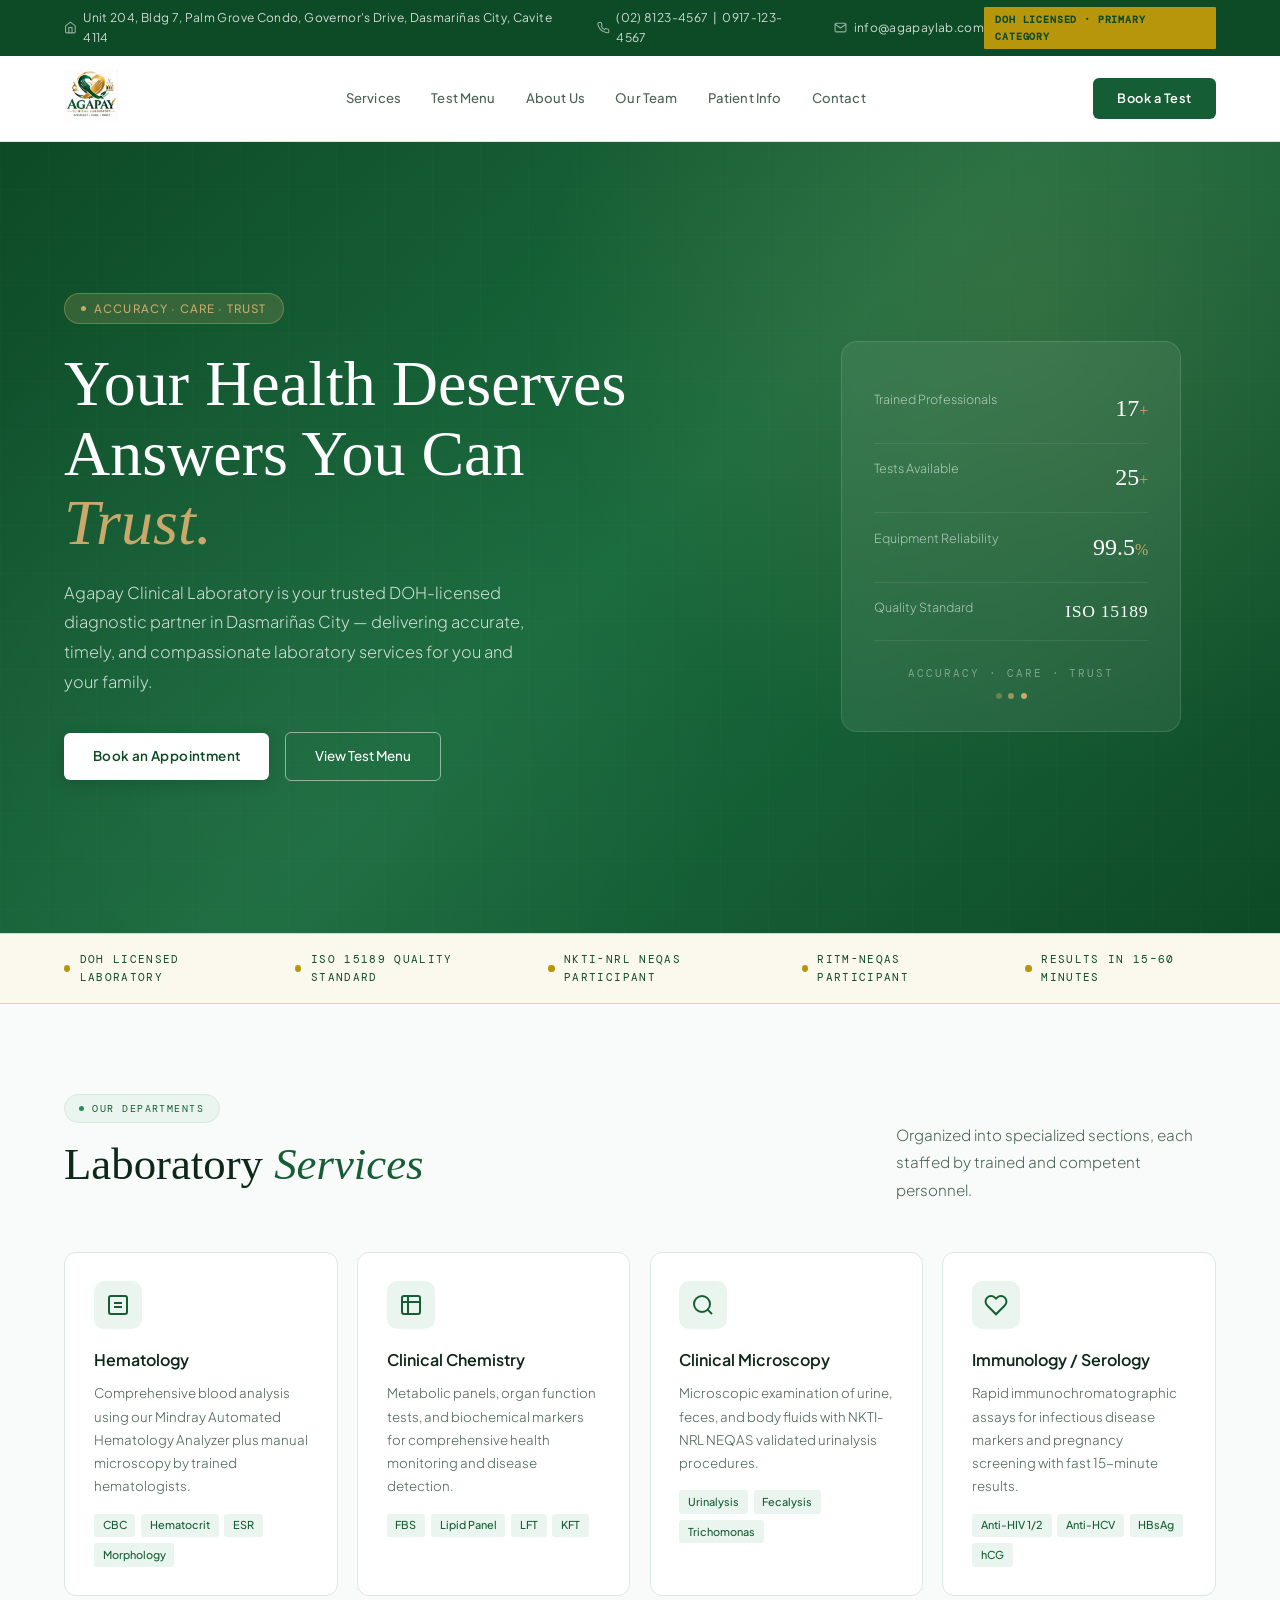
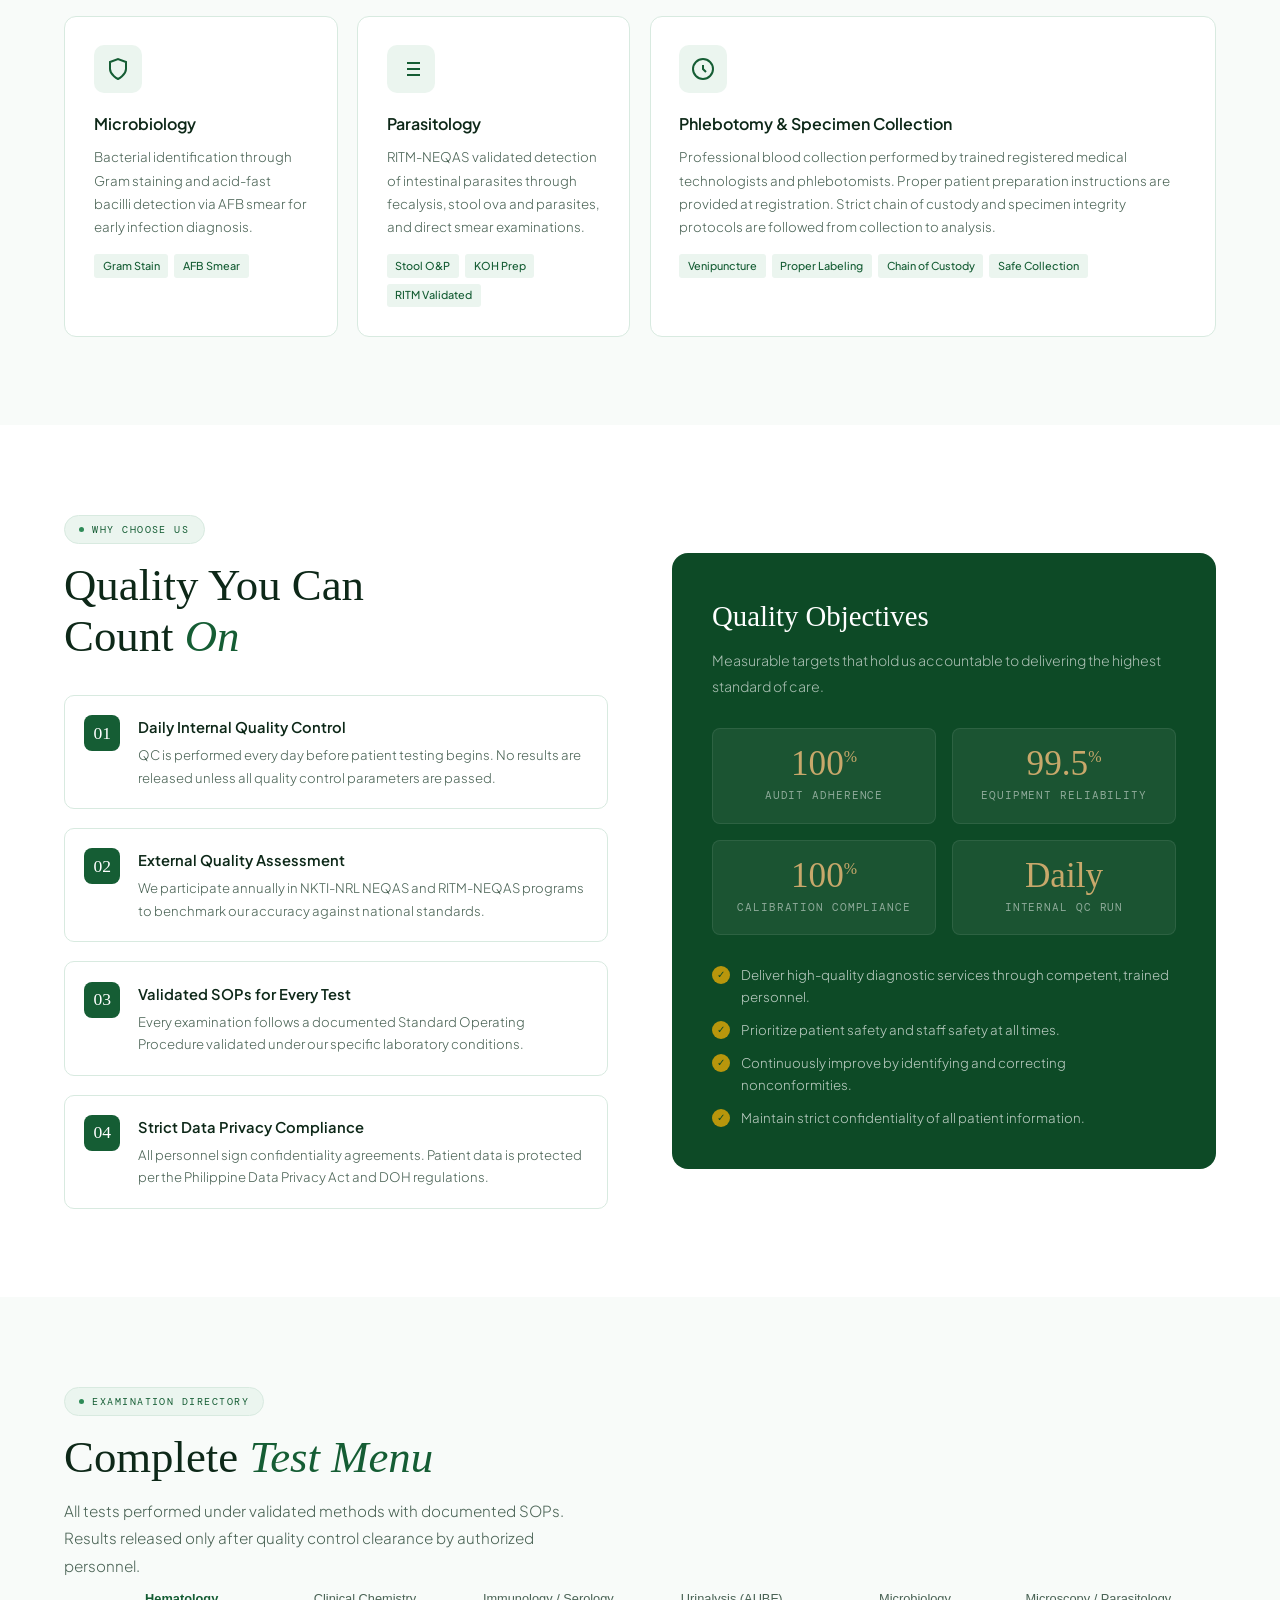
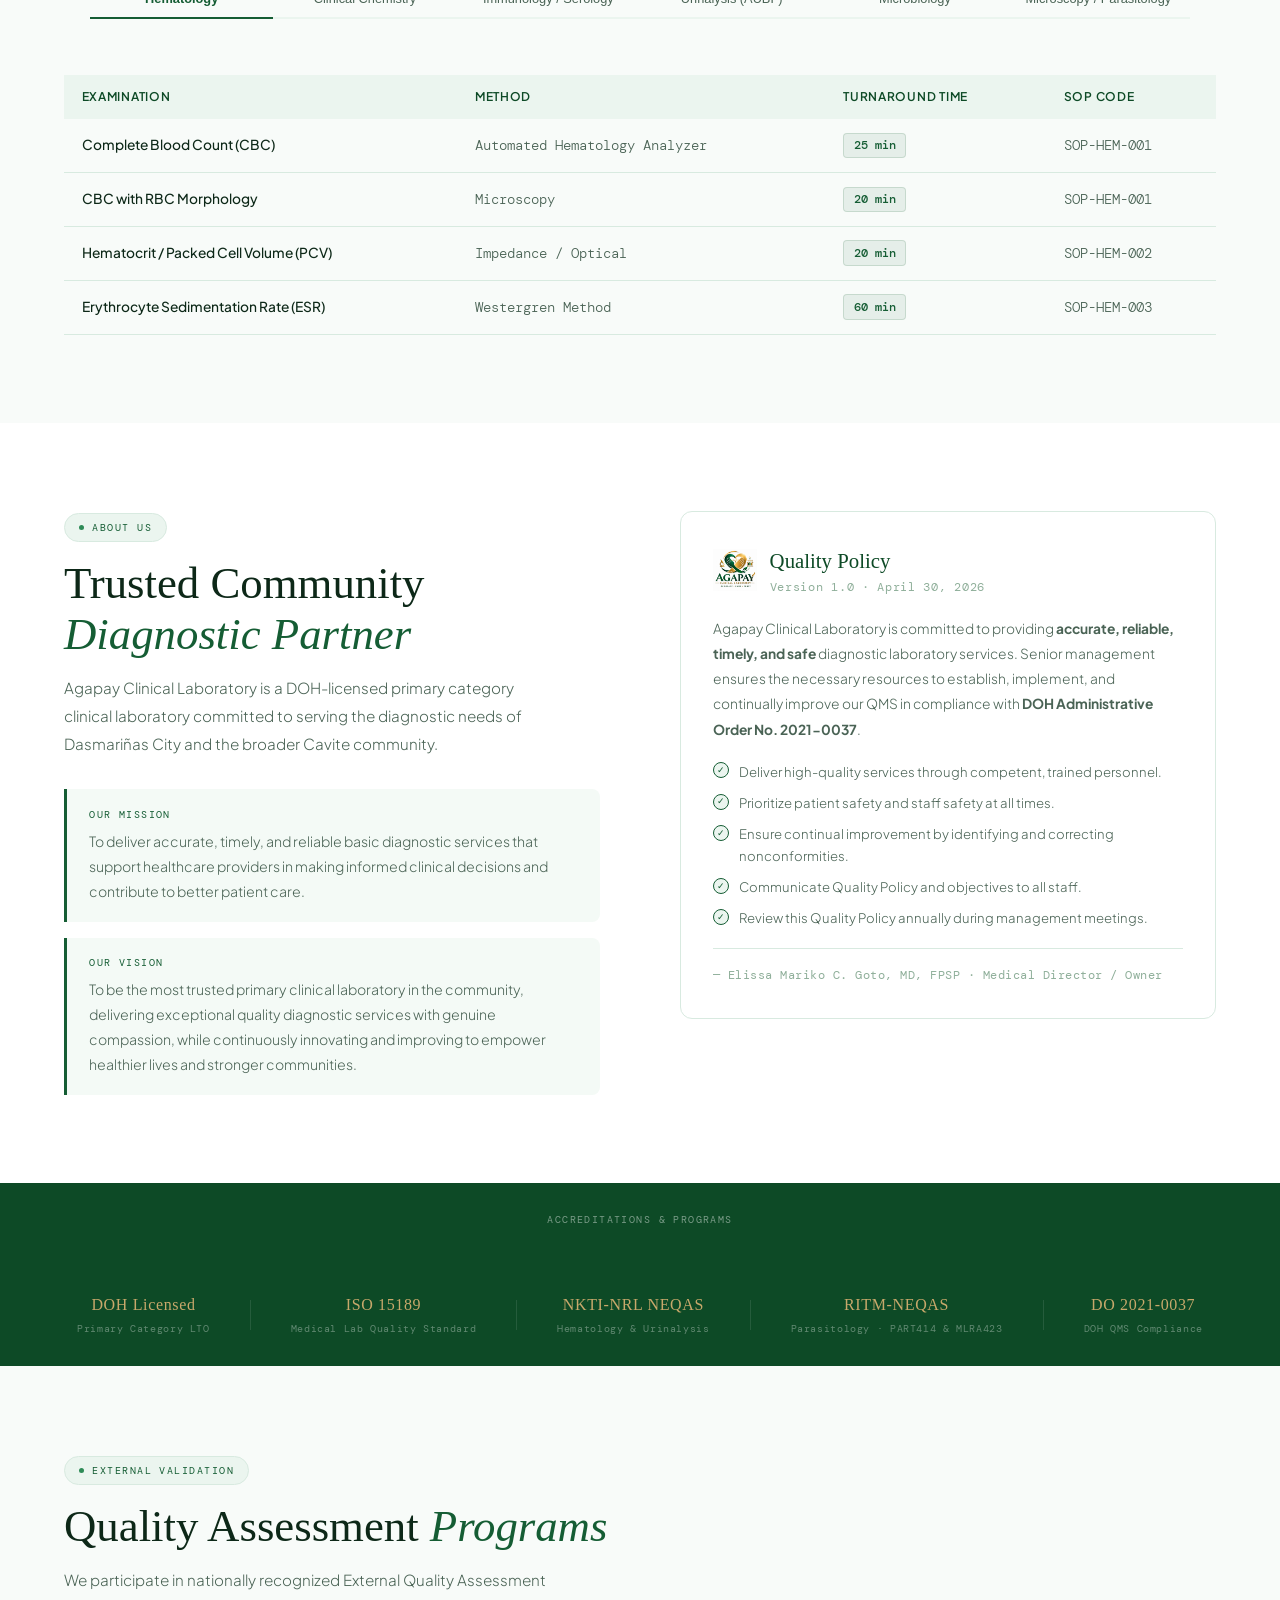
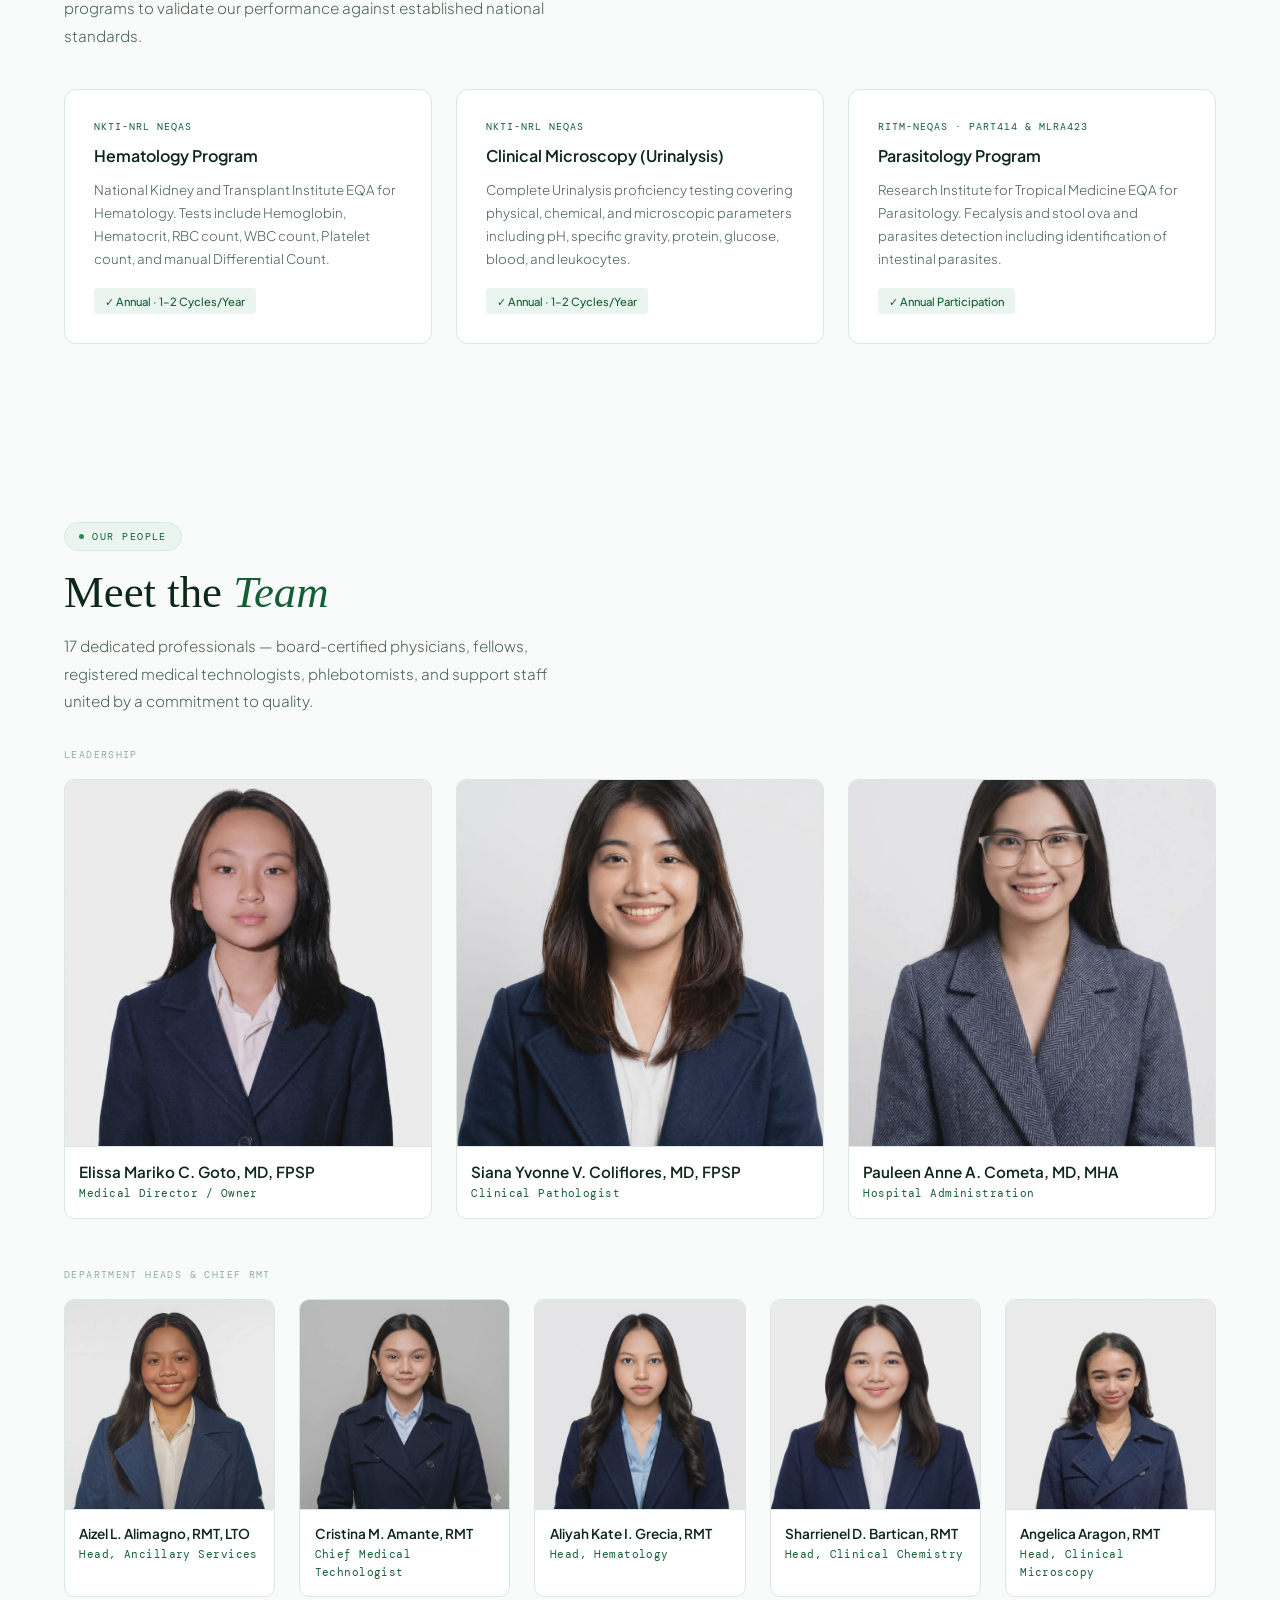
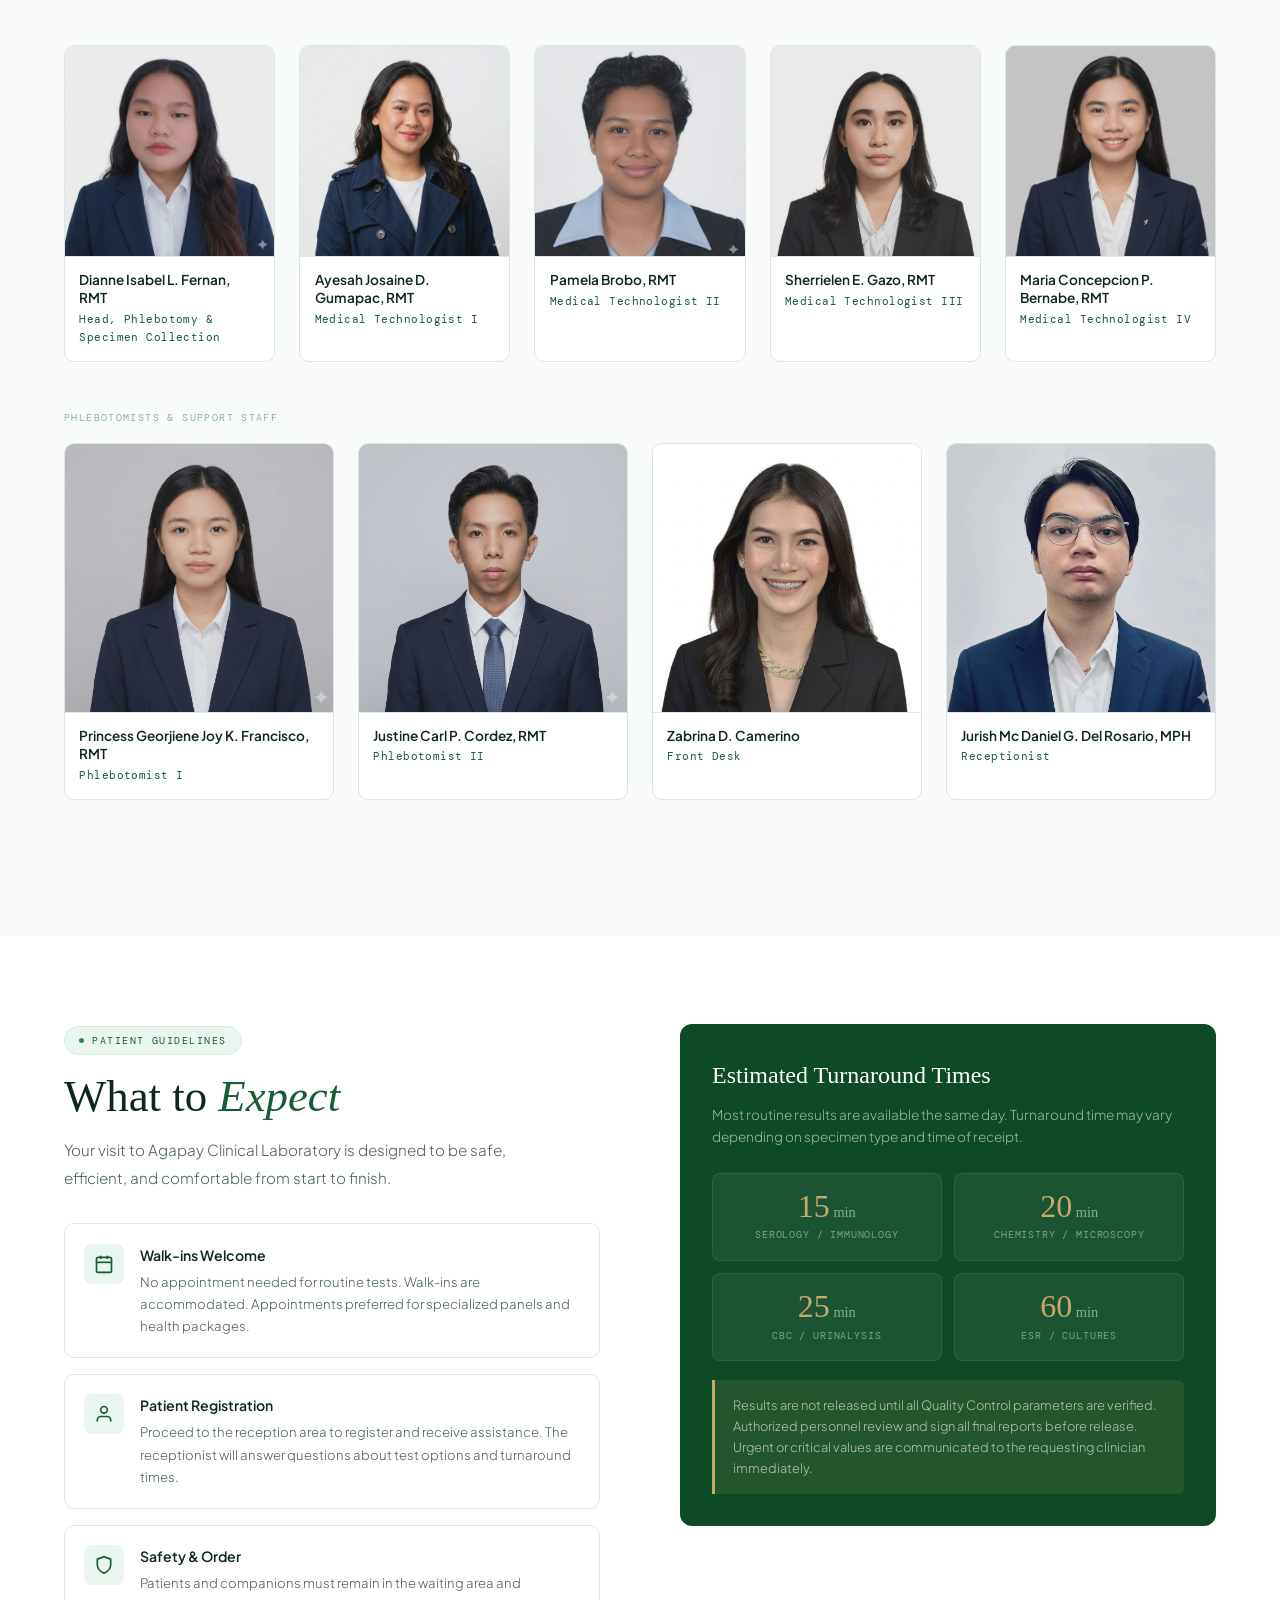
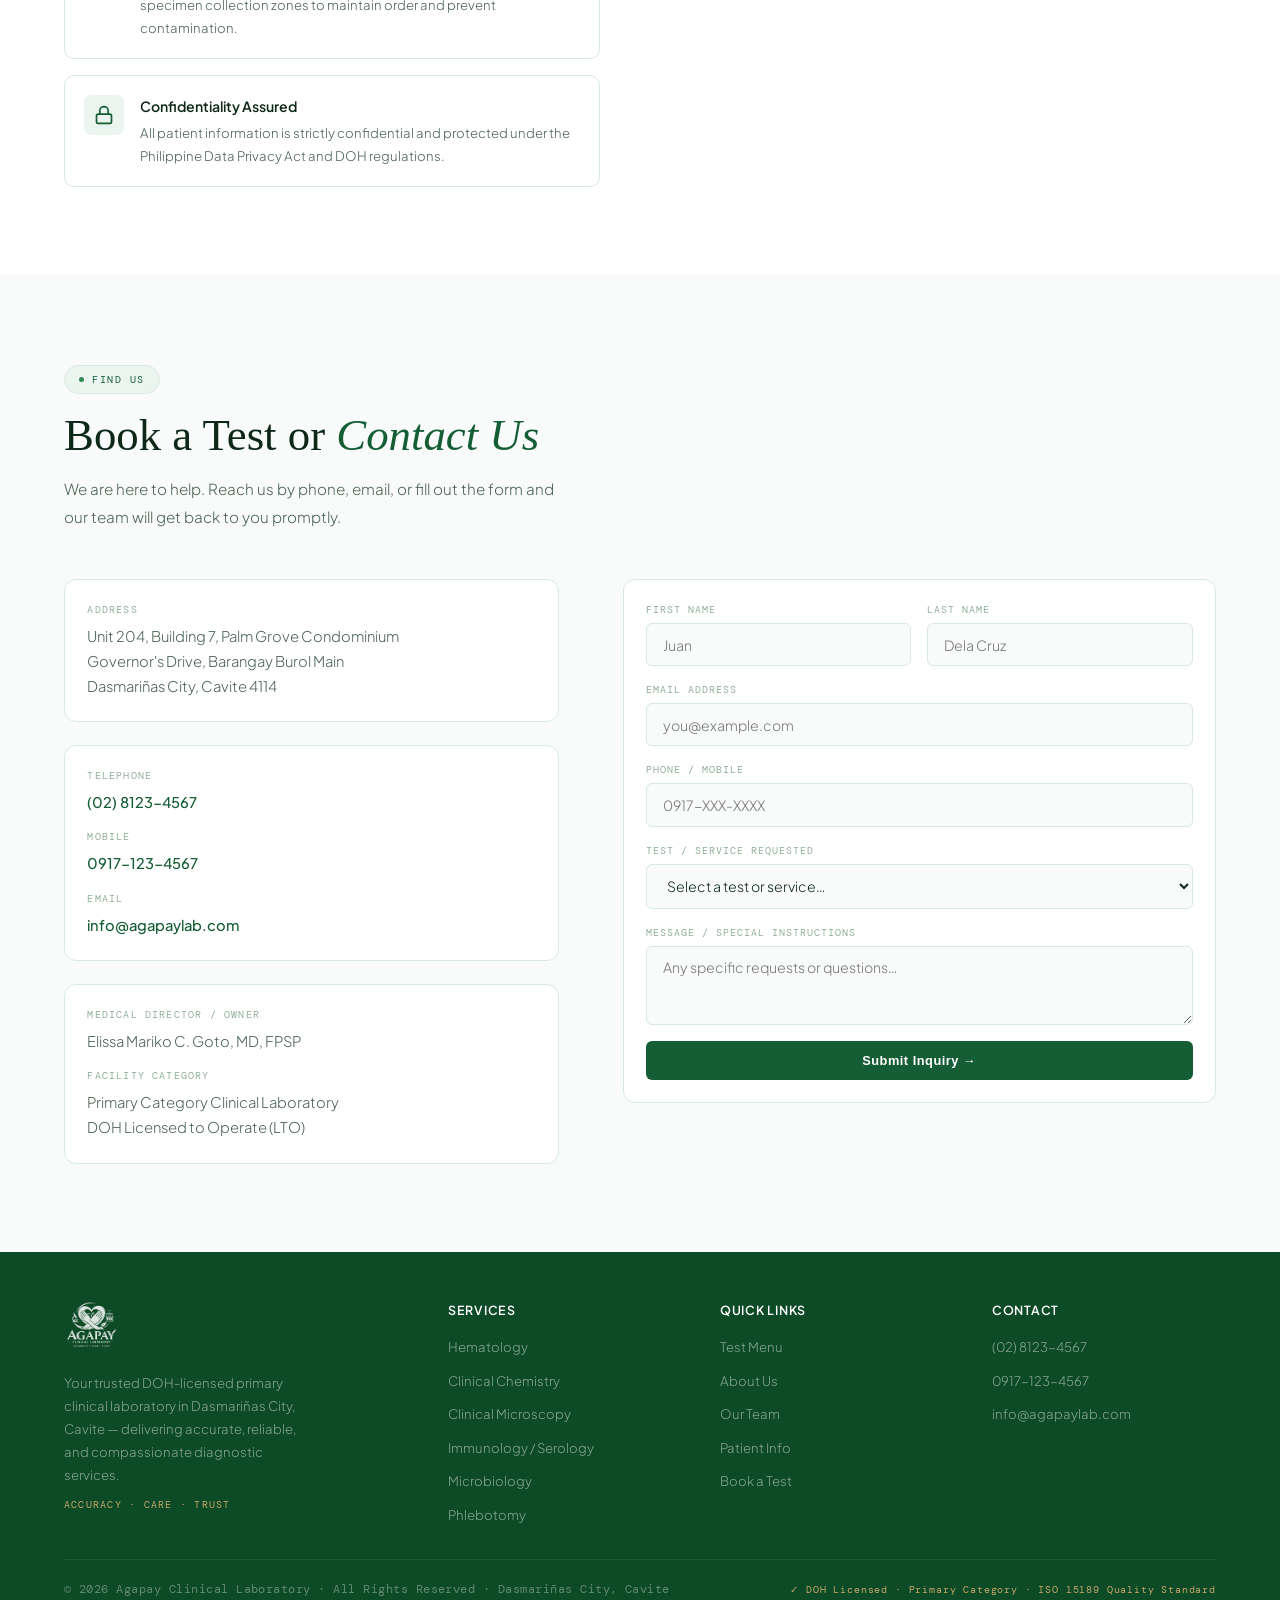
==== commit cabdb9fd: "Update index.html" ====
--- a/index.html
+++ b/index.html
@@ -4,6 +4,34 @@
 <meta charset="UTF-8">
 <meta name="viewport" content="width=device-width, initial-scale=1.0">
 <title>Agapay Clinical Laboratory | Accuracy • Care • Trust</title>
+
+<!-- ── SEO ── -->
+<meta name="description" content="Agapay Clinical Laboratory delivers accurate, caring diagnostic services you can trust. Book a lab test, explore our complete test menu, and meet our expert team.">
+<meta name="keywords" content="clinical laboratory, diagnostic laboratory, lab tests, blood tests, medical testing, Agapay, laboratory services, diagnostic services">
+<meta name="author" content="Agapay Clinical Laboratory">
+<meta name="robots" content="index, follow">
+<link rel="canonical" href="https://agapayclinicallab.com/">
+
+<!-- ── Open Graph (Facebook / LinkedIn) ── -->
+<meta property="og:type" content="website">
+<meta property="og:url" content="https://agapayclinicallab.com/">
+<meta property="og:title" content="Agapay Clinical Laboratory | Accuracy • Care • Trust">
+<meta property="og:description" content="Accurate, caring diagnostic services you can trust. Book a lab test or explore our complete test menu today.">
+<meta property="og:image" content="https://agapayclinicallab.com/favicon_io/android-chrome-512x512.png">
+<meta property="og:locale" content="en_PH">
+
+<!-- ── Twitter Card ── -->
+<meta name="twitter:card" content="summary_large_image">
+<meta name="twitter:title" content="Agapay Clinical Laboratory | Accuracy • Care • Trust">
+<meta name="twitter:description" content="Accurate, caring diagnostic services you can trust. Book a lab test or explore our complete test menu today.">
+<meta name="twitter:image" content="https://agapayclinicallab.com/android-chrome-512x512.png">
+
+<!-- ── Favicon ── -->
+<link rel="icon" type="image/x-icon" href="favicon_io/favicon.ico">
+<link rel="icon" type="image/png" sizes="32x32" href="favicon_io/favicon-32x32.png">
+<link rel="icon" type="image/png" sizes="16x16" href="favicon_io/favicon-16x16.png">
+<link rel="apple-touch-icon" sizes="180x180" href="favicon_io/apple-touch-icon.png">
+<link rel="manifest" href="favicon_io/site.webmanifest">
 <link href="https://fonts.googleapis.com/css2?family=Cormorant+Garant:ital,wght@0,300;0,400;0,600;0,700;1,300;1,400&family=Plus+Jakarta+Sans:wght@300;400;500;600&family=DM+Mono:wght@300;400&display=swap" rel="stylesheet">
 <style>
 *,*::before,*::after{box-sizing:border-box;margin:0;padding:0;}
@@ -411,6 +439,40 @@
   font-family:'DM Mono',monospace;font-size:.65rem;letter-spacing:.08em;
   color:var(--gold-light);
 }
+
+/* ── INBOX ADMIN BUTTON ── */
+.inbox-fab{
+  position:fixed;bottom:1.5rem;right:1.5rem;z-index:500;
+  background:var(--green-dark);color:#fff;
+  border:none;border-radius:50px;padding:.7rem 1.3rem;
+  font-family:'DM Mono',monospace;font-size:.72rem;letter-spacing:.08em;
+  cursor:pointer;box-shadow:0 4px 20px rgba(13,74,38,.35);
+  display:flex;align-items:center;gap:.5rem;transition:all .2s;
+}
+.inbox-fab:hover{background:var(--green);transform:translateY(-2px);}
+.inbox-badge{
+  background:var(--gold);color:var(--green-dark);
+  font-size:.6rem;font-weight:700;border-radius:50%;
+  width:18px;height:18px;display:inline-flex;
+  align-items:center;justify-content:center;
+  font-family:'DM Mono',monospace;
+}
+.inbox-card{
+  background:#fff;border:1px solid var(--bdr);border-radius:10px;
+  padding:1.1rem 1.2rem;margin-bottom:1rem;
+  transition:border-color .2s;
+}
+.inbox-card:hover{border-color:var(--green-light);}
+.inbox-card-hdr{display:flex;justify-content:space-between;align-items:flex-start;margin-bottom:.6rem;}
+.inbox-name{font-size:.95rem;font-weight:600;color:var(--txt);}
+.inbox-time{font-family:'DM Mono',monospace;font-size:.62rem;color:var(--txt3);white-space:nowrap;margin-left:.5rem;}
+.inbox-test{display:inline-flex;align-items:center;gap:.3rem;background:var(--green-pale);color:var(--green);border-radius:4px;font-size:.72rem;font-weight:500;padding:.2rem .65rem;margin-bottom:.6rem;}
+.inbox-meta{font-size:.8rem;color:var(--txt2);font-weight:300;line-height:1.65;}
+.inbox-meta span{display:block;}
+.inbox-msg{margin-top:.6rem;padding:.7rem .9rem;background:var(--off);border-radius:6px;font-size:.8rem;color:var(--txt2);font-weight:300;line-height:1.65;font-style:italic;}
+.inbox-empty{text-align:center;padding:3rem 1rem;color:var(--txt3);}
+.inbox-empty div{font-size:2.5rem;margin-bottom:.8rem;}
+.inbox-empty p{font-size:.88rem;font-weight:300;}
 
 /* ── HAMBURGER MENU ── */
 .hamburger{display:none;flex-direction:column;gap:5px;cursor:pointer;padding:.4rem;border:none;background:none;}
@@ -1222,7 +1284,14 @@
     </div>
     <div>
       <div class="contact-card">
-        <form class="cform" action="https://formspree.io/f/xlgzpypy" method="POST">
+        <!-- SUCCESS STATE -->
+        <div id="form-success" style="display:none;text-align:center;padding:2.5rem 1rem;">
+          <div style="width:56px;height:56px;border-radius:50%;background:var(--green-pale);border:2px solid var(--green);display:flex;align-items:center;justify-content:center;margin:0 auto 1.2rem;font-size:1.4rem;">✓</div>
+          <h3 style="font-family:'Cormorant Garant',serif;font-size:1.5rem;font-weight:400;color:var(--green-dark);margin-bottom:.5rem;">Inquiry Submitted!</h3>
+          <p style="font-size:.88rem;color:var(--txt2);font-weight:300;line-height:1.75;margin-bottom:1.4rem;">Thank you! We've received your inquiry and will get back to you shortly.</p>
+          <button onclick="resetForm()" style="background:var(--green);color:#fff;border:none;border-radius:6px;padding:.65rem 1.6rem;font-size:.84rem;font-weight:600;cursor:pointer;">Submit Another →</button>
+        </div>
+        <form class="cform" id="inquiryForm" onsubmit="handleSubmit(event)">
           <div class="cf-row">
             <div class="cf-group"><label>First Name</label><input type="text" placeholder="Juan"></div>
             <div class="cf-group"><label>Last Name</label><input type="text" placeholder="Dela Cruz"></div>
@@ -1273,12 +1342,28 @@
             </select>
           </div>
           <div class="cf-group"><label>Message / Special Instructions</label><textarea rows="3" placeholder="Any specific requests or questions…"></textarea></div>
-          <button type="submit" class="nav-book" style="border:none;cursor:pointer;align-self:flex-start;">Submit Inquiry →</button>
+          <button type="submit" class="nav-book" style="border:none;cursor:pointer;width:100%;text-align:center;padding:.75rem;">Submit Inquiry →</button>
         </form>
       </div>
     </div>
   </div>
 </section>
+
+<!-- INBOX PANEL -->
+<div id="inbox-overlay" style="display:none;position:fixed;inset:0;background:rgba(13,40,24,.55);z-index:999;backdrop-filter:blur(4px);" onclick="closeInbox(event)"></div>
+<div id="inbox-panel" style="display:none;position:fixed;top:0;right:0;bottom:0;width:min(560px,100vw);background:#fff;z-index:1000;box-shadow:-8px 0 40px rgba(13,74,38,.18);overflow-y:auto;display:none;flex-direction:column;">
+  <div style="background:var(--green-dark);padding:1.4rem 1.6rem;display:flex;align-items:center;justify-content:space-between;position:sticky;top:0;z-index:2;">
+    <div>
+      <div style="font-family:'DM Mono',monospace;font-size:.62rem;letter-spacing:.14em;text-transform:uppercase;color:rgba(255,255,255,.5);margin-bottom:.2rem;">Agapay Clinical Laboratory</div>
+      <h3 style="font-family:'Cormorant Garant',serif;font-size:1.4rem;font-weight:400;color:#fff;margin:0;">Submitted Inquiries</h3>
+    </div>
+    <div style="display:flex;align-items:center;gap:.8rem;">
+      <button onclick="clearInbox()" style="background:rgba(255,255,255,.1);border:1px solid rgba(255,255,255,.2);color:rgba(255,255,255,.7);font-size:.72rem;padding:.4rem .85rem;border-radius:4px;cursor:pointer;font-family:'DM Mono',monospace;letter-spacing:.06em;">Clear All</button>
+      <button onclick="closeInboxPanel()" style="background:none;border:none;color:#fff;font-size:1.4rem;cursor:pointer;line-height:1;padding:.2rem .4rem;">&times;</button>
+    </div>
+  </div>
+  <div id="inbox-body" style="padding:1.4rem;flex:1;"></div>
+</div>
 
 <!-- FOOTER -->
 <footer>
@@ -1325,6 +1410,120 @@
 </footer>
 
 <script>
+/* ── INQUIRY FORM LOGIC ── */
+function handleSubmit(e) {
+  e.preventDefault();
+  const form = document.getElementById('inquiryForm');
+  const inputs = form.querySelectorAll('input, select, textarea');
+  const firstName = form.querySelector('input[placeholder="Juan"]').value.trim();
+  const lastName  = form.querySelector('input[placeholder="Dela Cruz"]').value.trim();
+  const email     = form.querySelector('input[type="email"]').value.trim();
+  const phone     = form.querySelector('input[type="tel"]').value.trim();
+  const test      = form.querySelector('select').value;
+  const message   = form.querySelector('textarea').value.trim();
+
+  if (!firstName || !lastName || !email || !test) {
+    showFormError('Please fill in all required fields (Name, Email, and Test).'); return;
+  }
+
+  const inquiry = {
+    id: Date.now(),
+    firstName, lastName, email, phone, test, message,
+    submittedAt: new Date().toLocaleString('en-PH', {dateStyle:'medium', timeStyle:'short'})
+  };
+
+  const all = JSON.parse(localStorage.getItem('agapay_inquiries') || '[]');
+  all.unshift(inquiry);
+  localStorage.setItem('agapay_inquiries', JSON.stringify(all));
+
+  form.style.display = 'none';
+  document.getElementById('form-success').style.display = 'block';
+  updateBadge();
+}
+
+function showFormError(msg) {
+  let el = document.getElementById('form-error');
+  if (!el) {
+    el = document.createElement('p');
+    el.id = 'form-error';
+    el.style.cssText = 'color:#c0392b;font-size:.82rem;margin-top:-.4rem;padding:.6rem .9rem;background:#fff0f0;border-radius:6px;border-left:3px solid #c0392b;';
+    document.getElementById('inquiryForm').prepend(el);
+  }
+  el.textContent = msg;
+  setTimeout(() => el && (el.textContent = ''), 4000);
+}
+
+function resetForm() {
+  const form = document.getElementById('inquiryForm');
+  form.reset();
+  form.style.display = 'flex';
+  document.getElementById('form-success').style.display = 'none';
+}
+
+/* ── INBOX PANEL ── */
+function openInbox() {
+  renderInbox();
+  document.getElementById('inbox-overlay').style.display = 'block';
+  const panel = document.getElementById('inbox-panel');
+  panel.style.display = 'flex';
+  requestAnimationFrame(() => panel.style.transform = 'translateX(0)');
+}
+
+function closeInboxPanel() {
+  document.getElementById('inbox-overlay').style.display = 'none';
+  document.getElementById('inbox-panel').style.display = 'none';
+}
+
+function closeInbox(e) {
+  if (e.target === document.getElementById('inbox-overlay')) closeInboxPanel();
+}
+
+function renderInbox() {
+  const all = JSON.parse(localStorage.getItem('agapay_inquiries') || '[]');
+  const body = document.getElementById('inbox-body');
+  if (all.length === 0) {
+    body.innerHTML = `<div class="inbox-empty"><div>📋</div><p>No inquiries submitted yet.<br>Fill out the contact form to see them here.</p></div>`;
+    return;
+  }
+  body.innerHTML = `<p style="font-family:'DM Mono',monospace;font-size:.65rem;letter-spacing:.1em;text-transform:uppercase;color:var(--txt3);margin-bottom:1rem;">${all.length} Inquiry${all.length>1?'s':''} Received</p>` +
+  all.map((q, i) => `
+    <div class="inbox-card">
+      <div class="inbox-card-hdr">
+        <span class="inbox-name">${q.firstName} ${q.lastName}</span>
+        <span class="inbox-time">${q.submittedAt}</span>
+      </div>
+      <span class="inbox-test">&#10003; ${q.test}</span>
+      <div class="inbox-meta">
+        <span>📧 ${q.email}</span>
+        ${q.phone ? `<span>📞 ${q.phone}</span>` : ''}
+      </div>
+      ${q.message ? `<div class="inbox-msg">“${q.message}”</div>` : ''}
+    </div>
+  `).join('');
+}
+
+function clearInbox() {
+  if (!confirm('Clear all submitted inquiries? This cannot be undone.')) return;
+  localStorage.removeItem('agapay_inquiries');
+  renderInbox();
+  updateBadge();
+}
+
+function updateBadge() {
+  const all = JSON.parse(localStorage.getItem('agapay_inquiries') || '[]');
+  const badge = document.getElementById('inbox-fab-badge');
+  const fab   = document.getElementById('inbox-fab');
+  if (all.length > 0) {
+    badge.textContent = all.length;
+    badge.style.display = 'inline-flex';
+    fab.style.display = 'flex';
+  } else {
+    fab.style.display = 'none';
+  }
+}
+
+document.addEventListener('DOMContentLoaded', updateBadge);
+
 function toggleMenu(){
   const m=document.getElementById('mobileMenu');
   m.style.display=m.style.display==='flex'?'none':'flex';
@@ -1347,5 +1546,10 @@
 }, { threshold: 0.06, rootMargin: '0px 0px -20px 0px' });
 document.querySelectorAll('.reveal').forEach(el => obs.observe(el));
 </script>
+<!-- FLOATING INBOX BUTTON -->
+<button id="inbox-fab" class="inbox-fab" onclick="openInbox()" style="display:none;">
+  📥 Inquiries <span id="inbox-fab-badge" class="inbox-badge">0</span>
+</button>
+
 </body>
 </html>
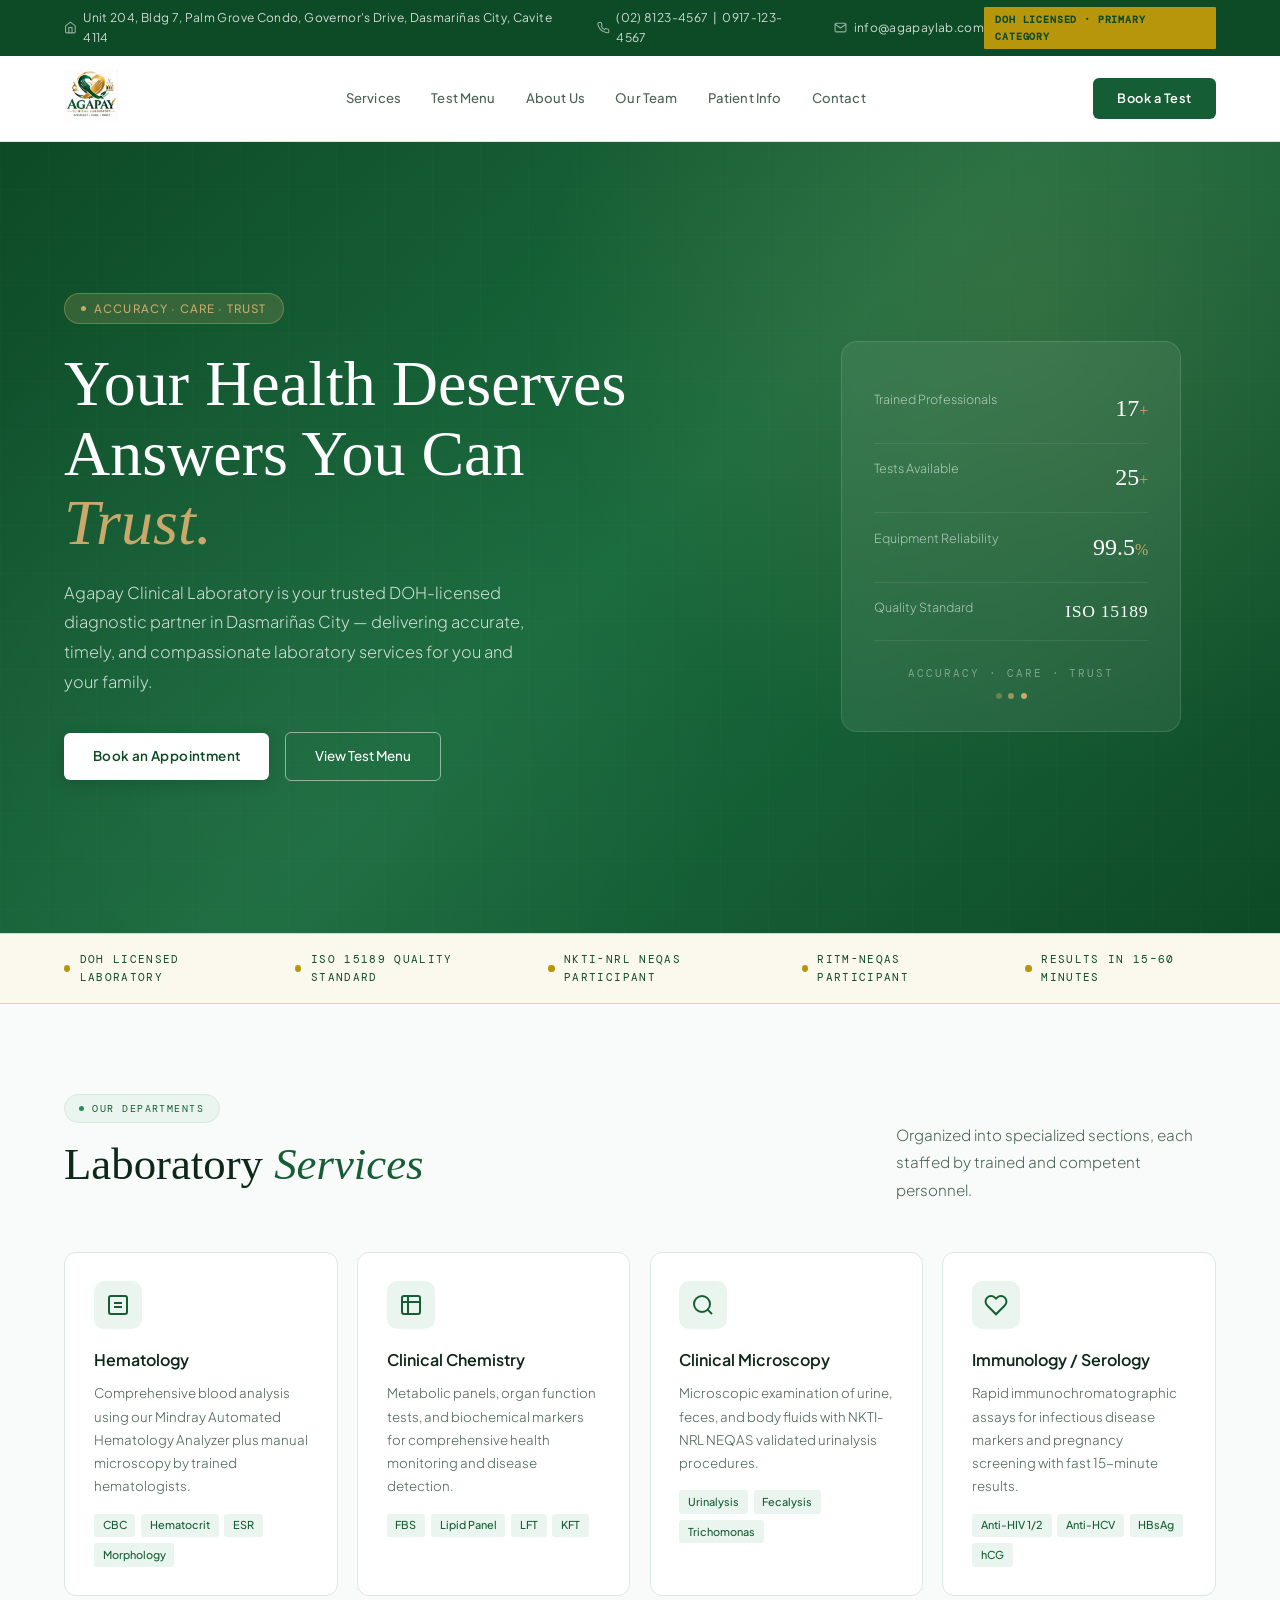
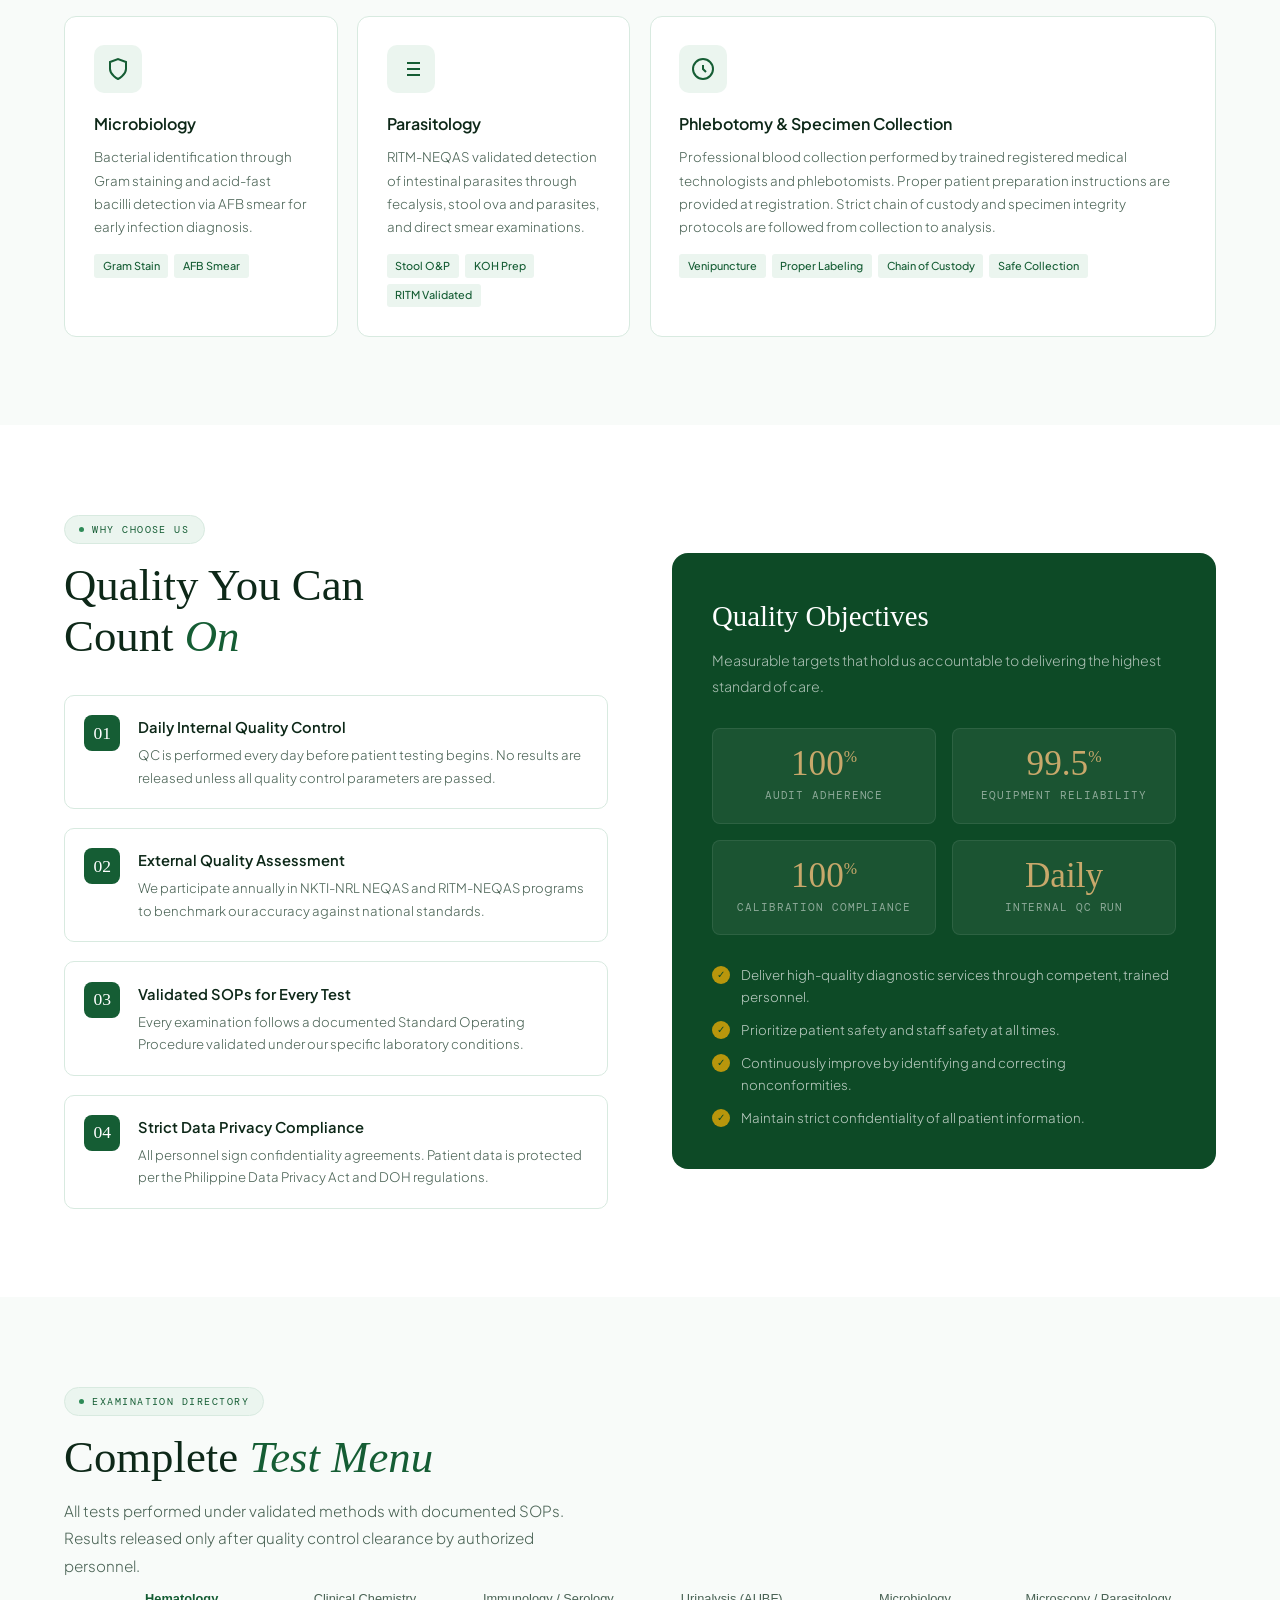
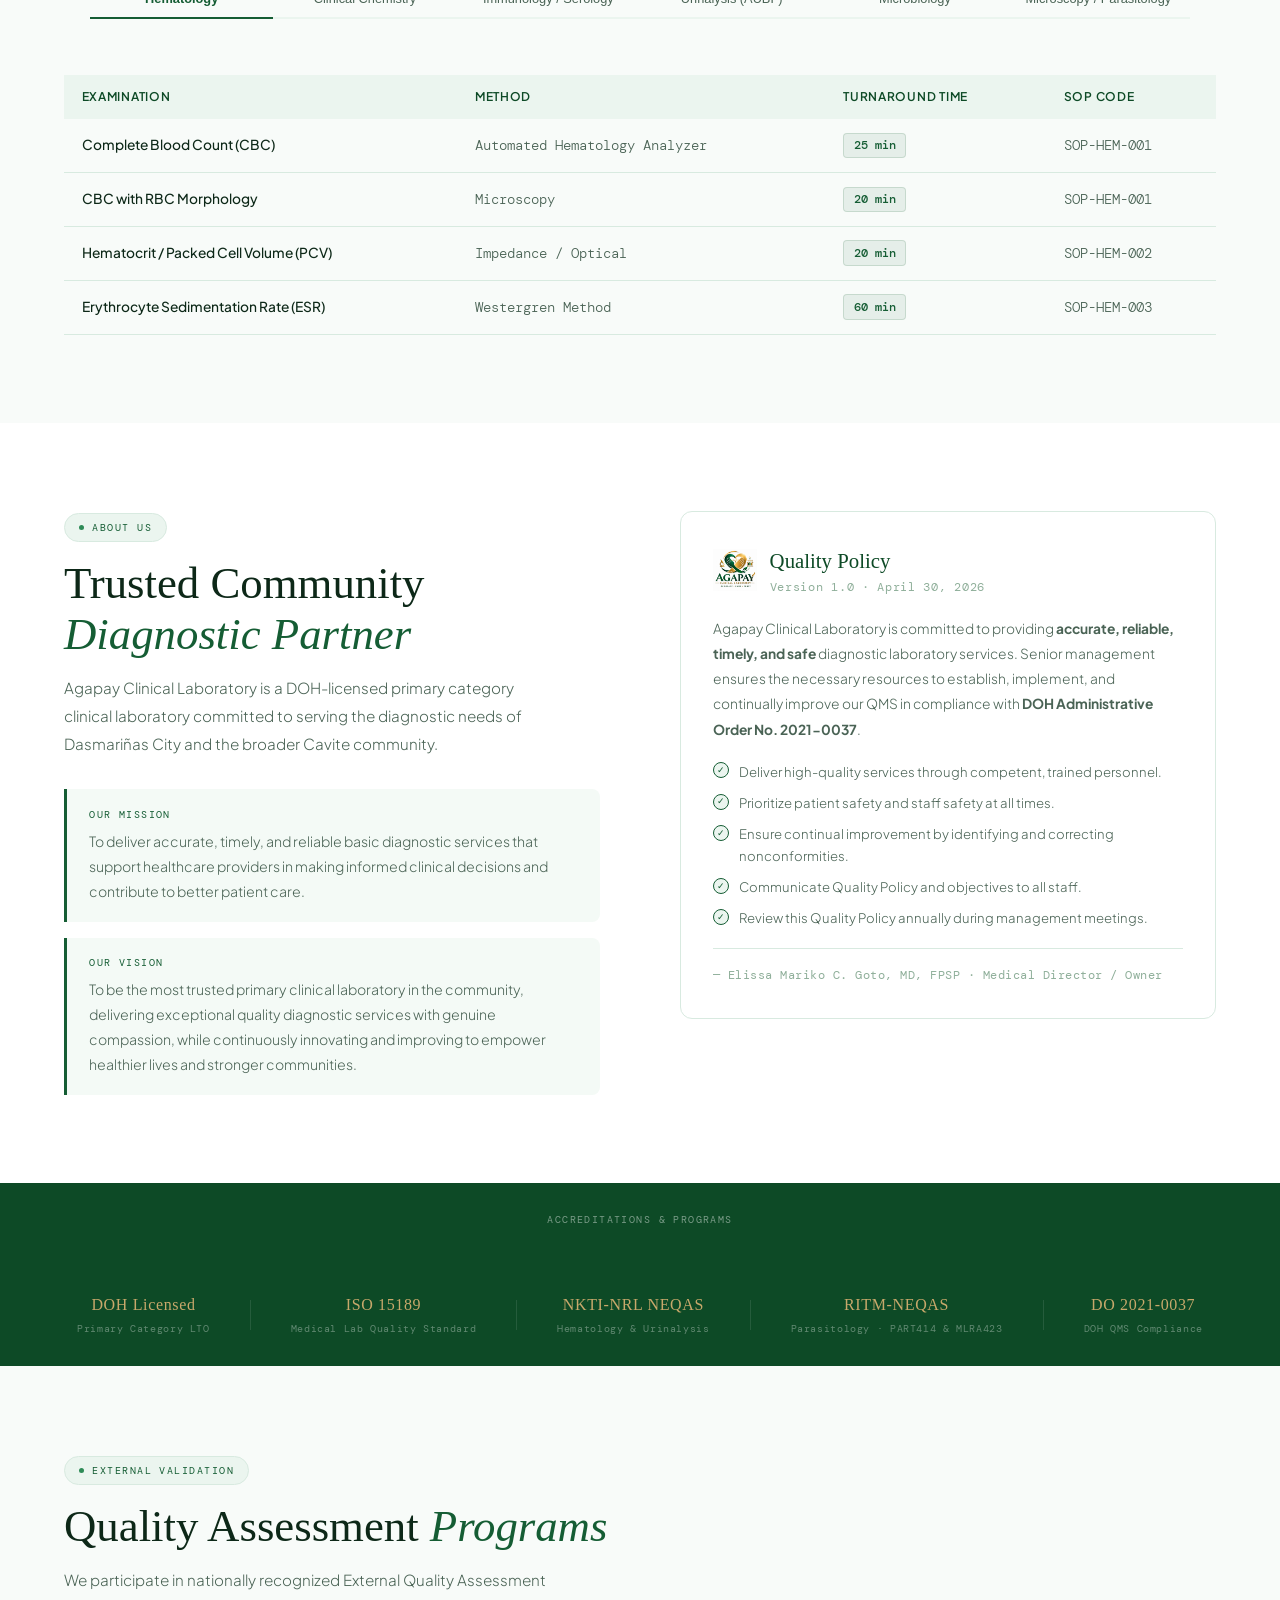
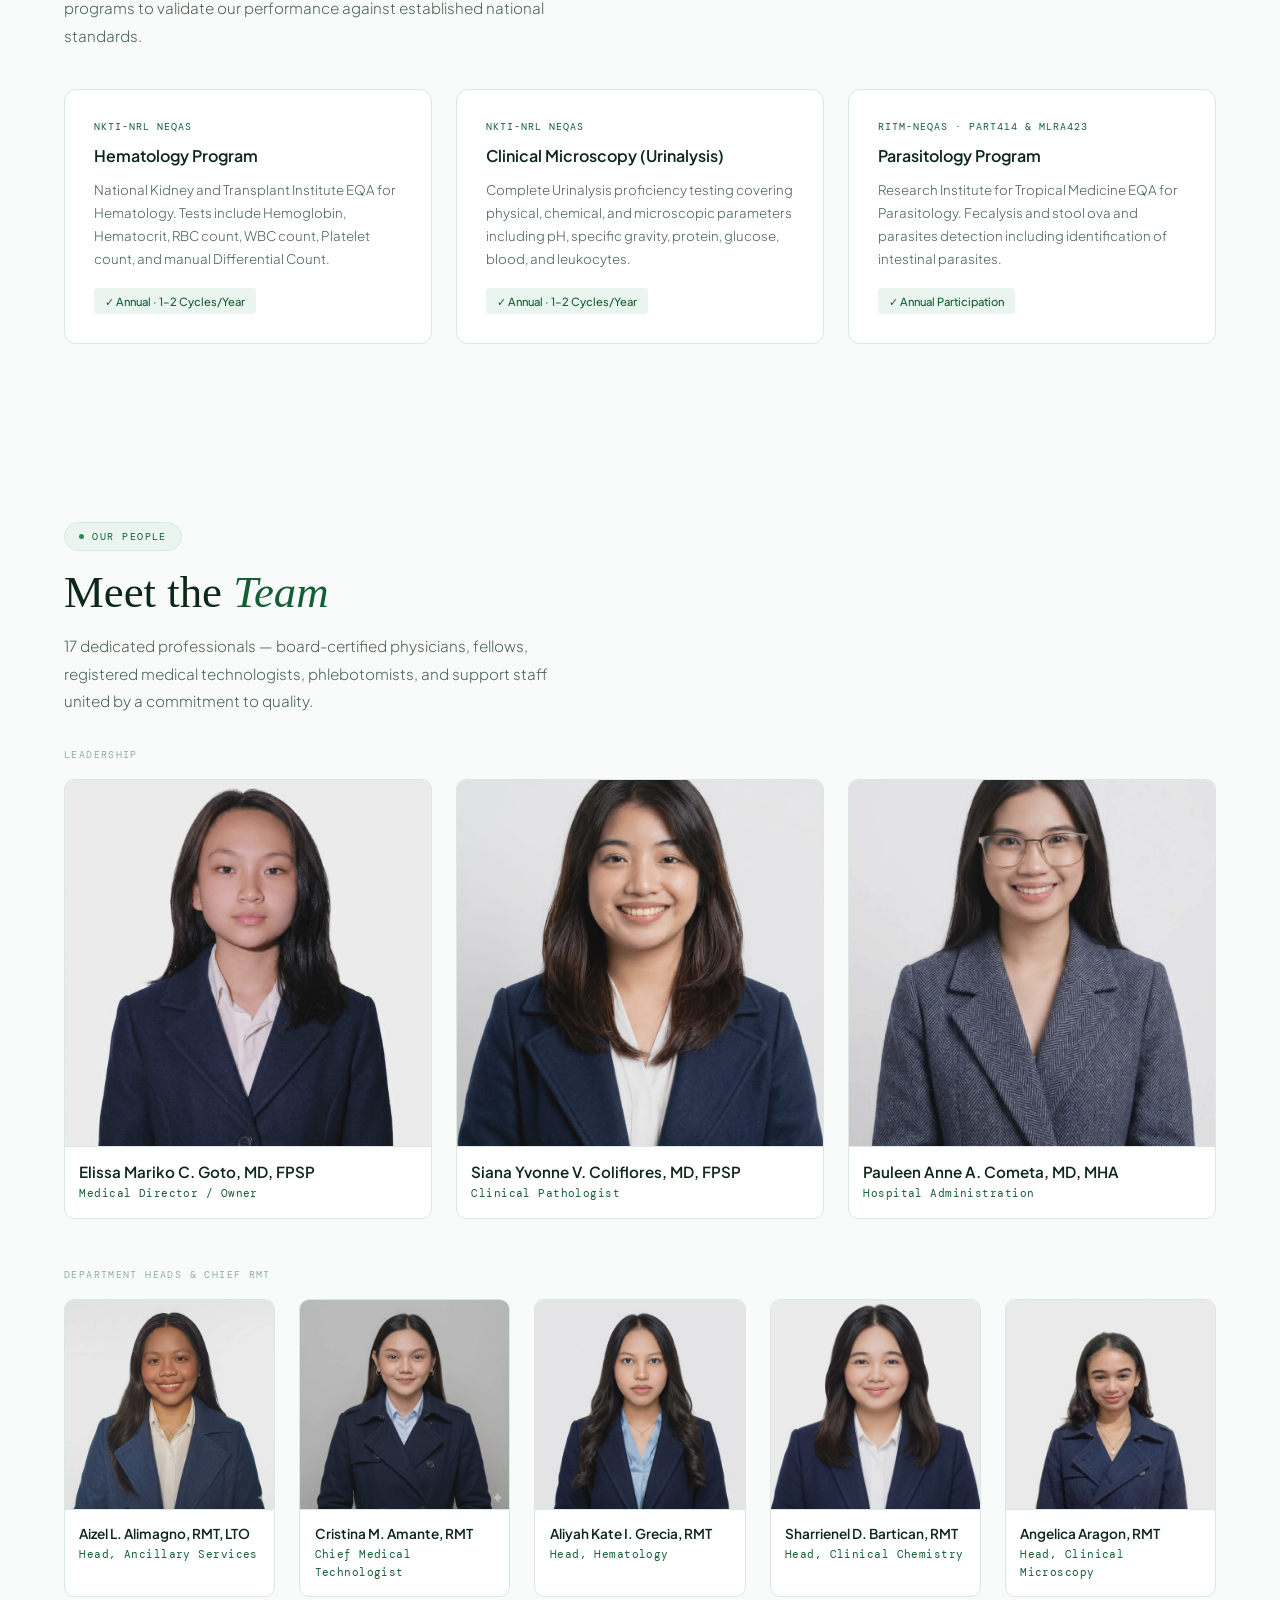
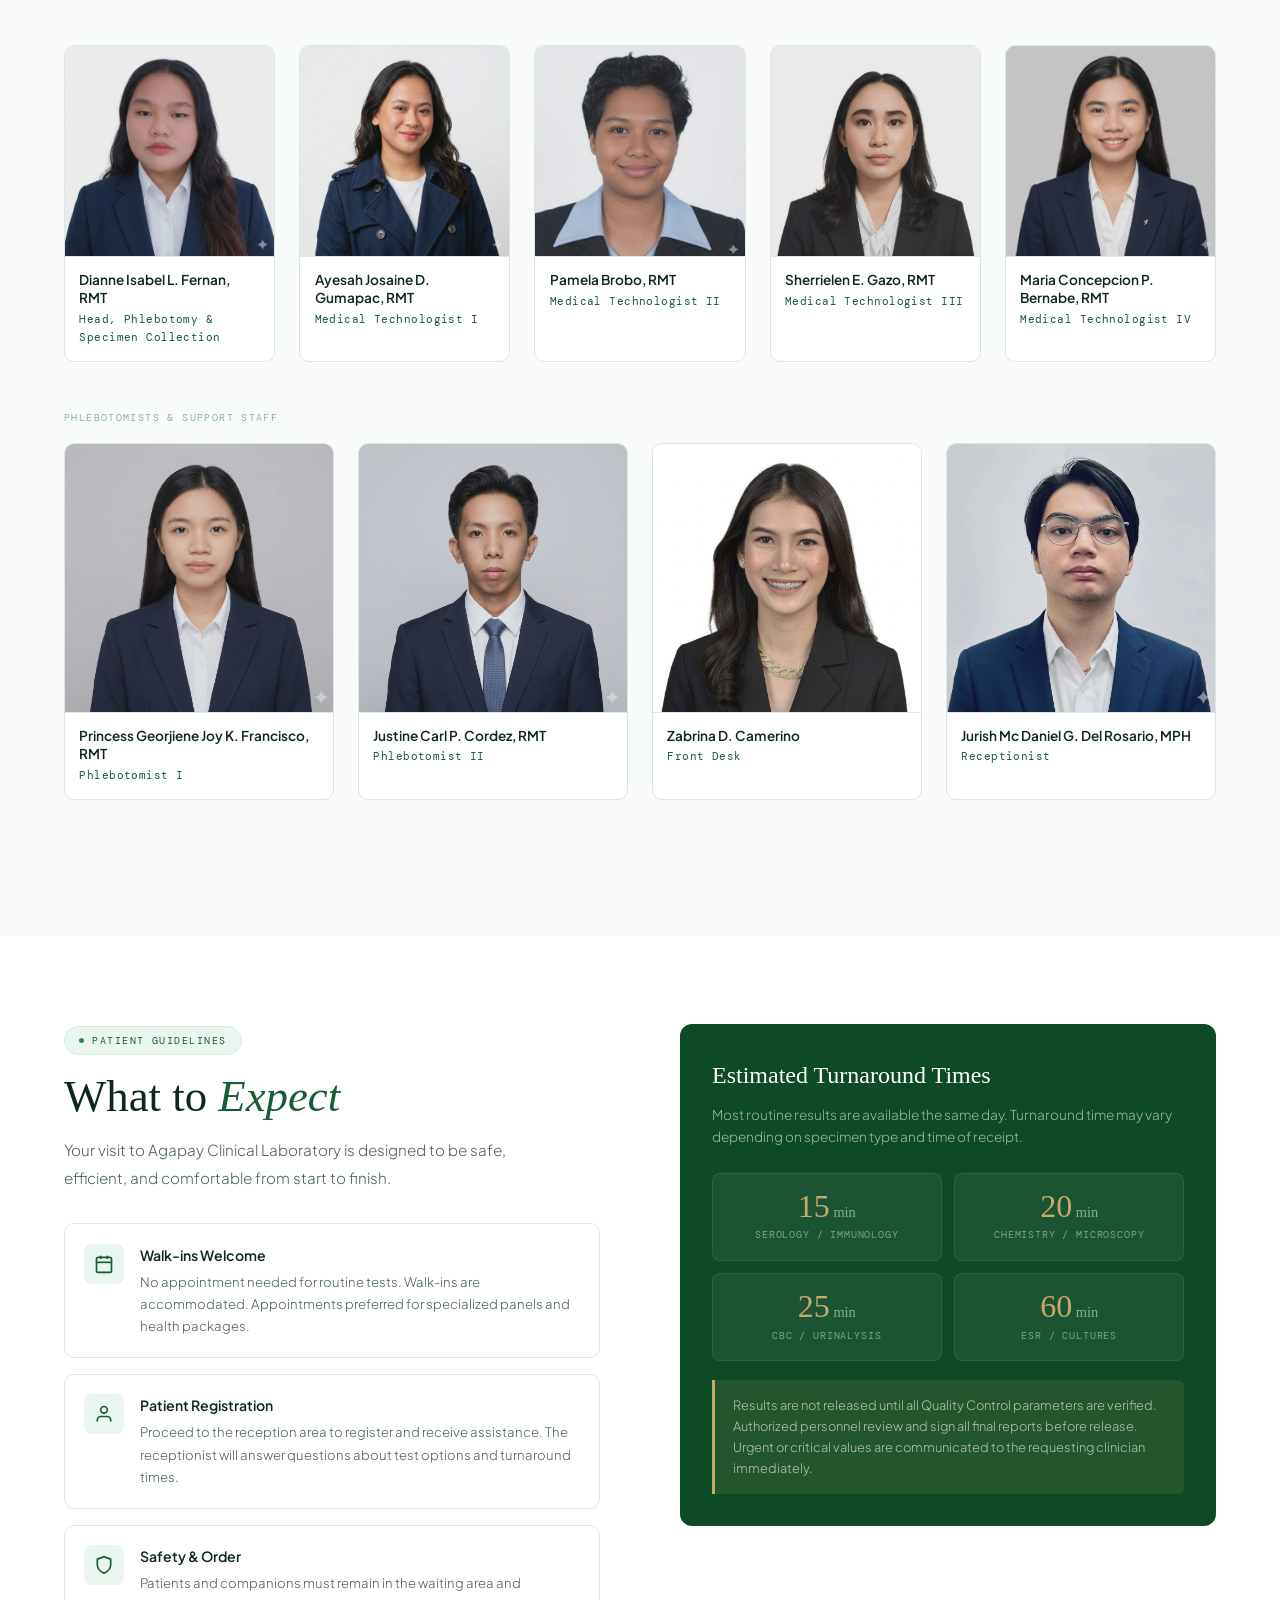
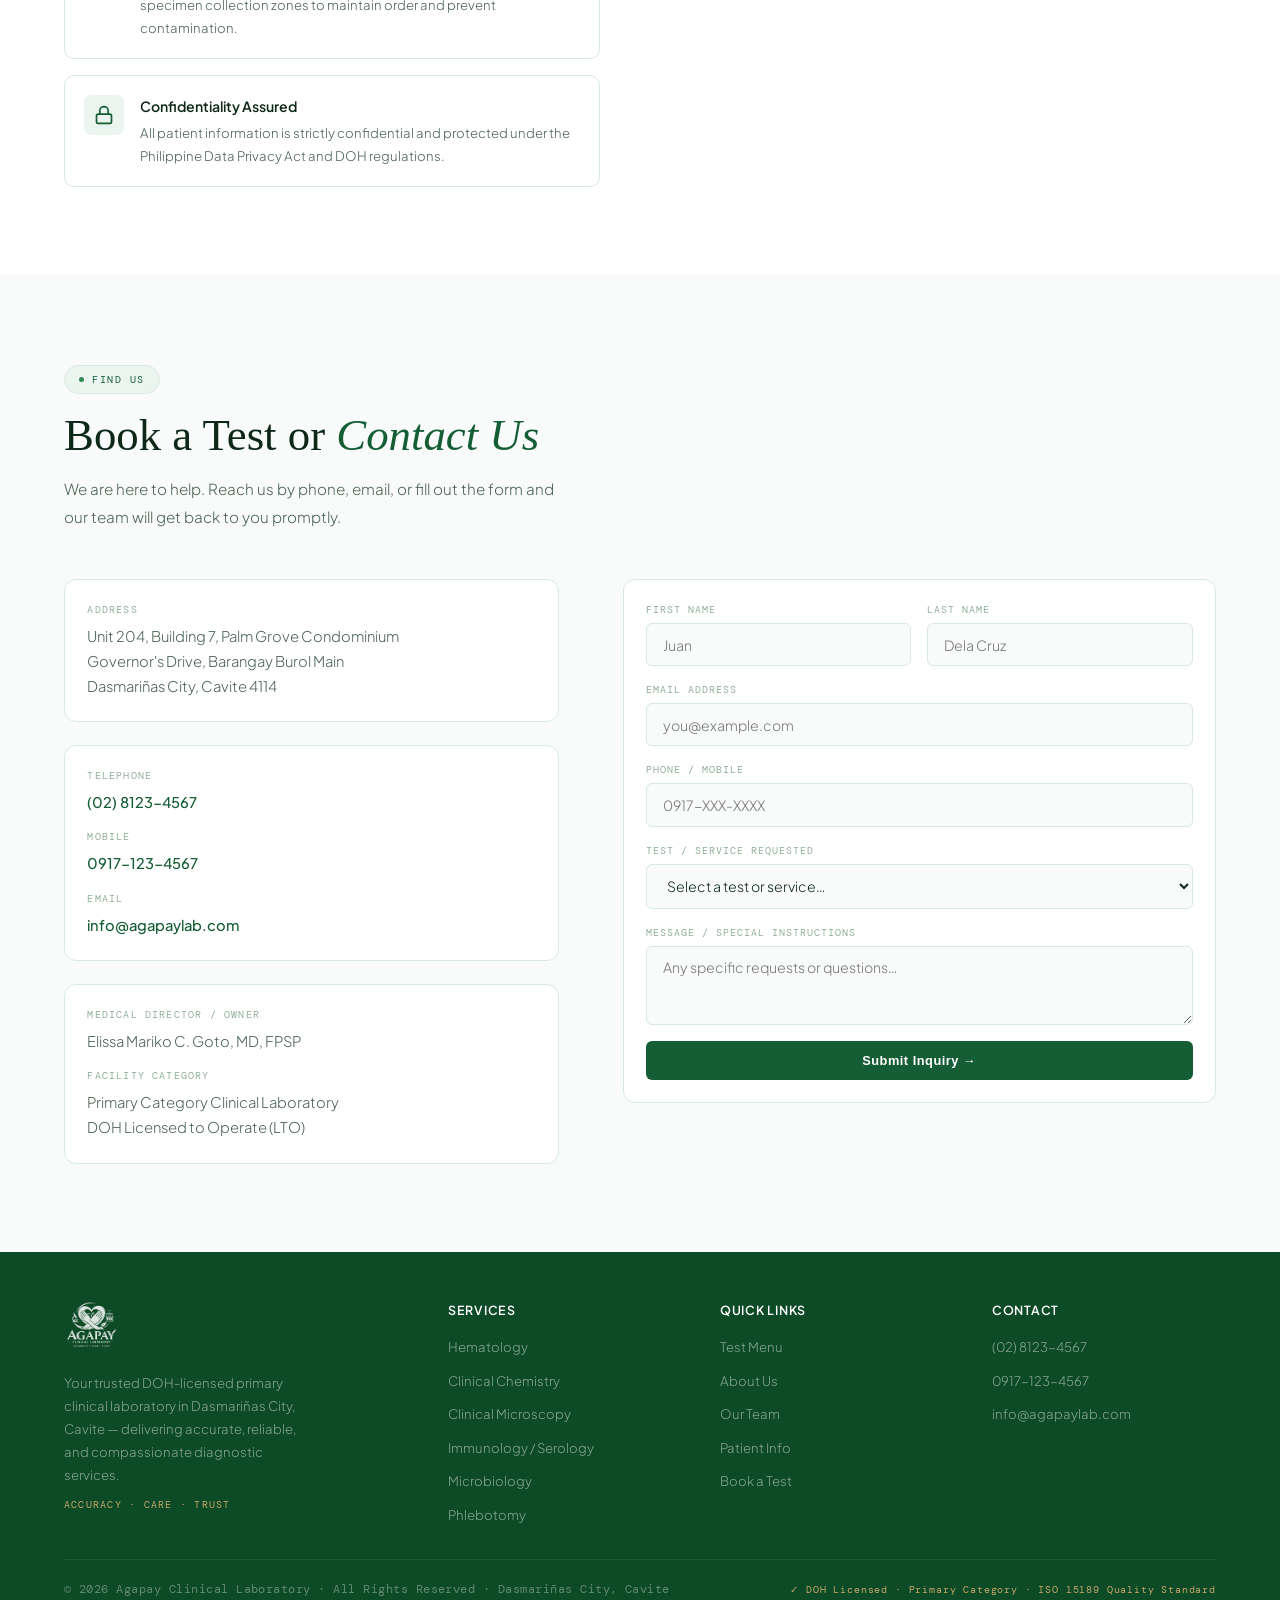
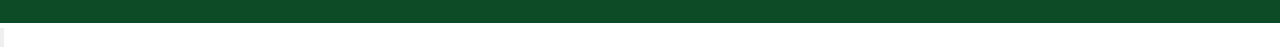
==== commit a7e9d5ca: "Add files via upload" ====
--- a/index.html
+++ b/index.html
@@ -32,706 +32,9 @@
 <link rel="icon" type="image/png" sizes="16x16" href="favicon_io/favicon-16x16.png">
 <link rel="apple-touch-icon" sizes="180x180" href="favicon_io/apple-touch-icon.png">
 <link rel="manifest" href="favicon_io/site.webmanifest">
+<link rel="stylesheet" href="css/styles.css">
 <link href="https://fonts.googleapis.com/css2?family=Cormorant+Garant:ital,wght@0,300;0,400;0,600;0,700;1,300;1,400&family=Plus+Jakarta+Sans:wght@300;400;500;600&family=DM+Mono:wght@300;400&display=swap" rel="stylesheet">
-<style>
-*,*::before,*::after{box-sizing:border-box;margin:0;padding:0;}
-:root{
-  --green-dark:#0D4A26;
-  --green:#155D34;
-  --green-mid:#1A7040;
-  --green-light:#2E8B57;
-  --green-pale:#EBF5EF;
-  --green-paler:#F4FAF6;
-  --gold:#B8960C;
-  --gold-light:#C8A86B;
-  --gold-pale:#FBF8EE;
-  --gold-border:#E8D99A;
-  --txt:#0D2818;
-  --txt2:#4A6355;
-  --txt3:#8FAF9A;
-  --white:#FFFFFF;
-  --off:#F8FBF9;
-  --bdr:#D8EAE0;
-  --shadow:0 4px 24px rgba(13,74,38,.08);
-  --shadow-lg:0 12px 48px rgba(13,74,38,.14);
-}
-html{scroll-behavior:smooth;}
-body{font-family:'Plus Jakarta Sans',sans-serif;background:var(--white);color:var(--txt);overflow-x:hidden;line-height:1.65;}
-::-webkit-scrollbar{width:4px;}
-::-webkit-scrollbar-track{background:var(--off);}
-::-webkit-scrollbar-thumb{background:var(--green-light);border-radius:2px;}
-
-/* ── TOP BAR ── */
-.topbar{
-  background:var(--green-dark);padding:.45rem 4rem;
-  display:flex;align-items:center;justify-content:space-between;
-}
-.tb-left{display:flex;align-items:center;gap:1.5rem;}
-.tb-item{
-  display:flex;align-items:center;gap:.4rem;
-  font-size:.75rem;color:rgba(255,255,255,.8);letter-spacing:.03em;
-}
-.tb-item svg{width:13px;height:13px;opacity:.7;}
-.tb-badge{
-  background:var(--gold);color:var(--green-dark);
-  font-size:.65rem;font-weight:600;letter-spacing:.08em;text-transform:uppercase;
-  padding:.22rem .7rem;border-radius:1px;font-family:'DM Mono',monospace;
-}
-
-/* ── NAV ── */
-nav{
-  position:sticky;top:0;z-index:100;background:var(--white);
-  box-shadow:0 1px 0 var(--bdr);
-  display:flex;align-items:center;justify-content:space-between;
-  padding:.8rem 4rem;
-}
-.nav-logo img{height:52px;object-fit:contain;}
-.nav-links{list-style:none;display:flex;align-items:center;gap:.2rem;}
-.nav-links a{
-  display:block;padding:.5rem .85rem;
-  font-size:.82rem;font-weight:500;color:var(--txt2);
-  text-decoration:none;border-radius:4px;transition:all .2s;letter-spacing:.01em;
-}
-.nav-links a:hover,.nav-links a.active{color:var(--green);background:var(--green-pale);}
-.nav-book{
-  background:var(--green);color:var(--white);
-  font-size:.8rem;font-weight:600;letter-spacing:.04em;
-  padding:.62rem 1.5rem;border-radius:6px;text-decoration:none;
-  transition:background .2s,transform .15s;
-}
-.nav-book:hover{background:var(--green-mid);transform:translateY(-1px);}
-
-/* ── HERO ── */
-.hero{
-  background:linear-gradient(135deg,var(--green-dark) 0%,#1A6B3E 50%,#0D4A26 100%);
-  min-height:88vh;display:flex;align-items:center;
-  padding:5rem 4rem;position:relative;overflow:hidden;
-}
-.hero::before{
-  content:'';position:absolute;inset:0;
-  background-image:
-    radial-gradient(circle at 80% 20%,rgba(200,168,107,.15) 0%,transparent 40%),
-    radial-gradient(circle at 20% 80%,rgba(255,255,255,.04) 0%,transparent 40%);
-}
-.hero-pattern{
-  position:absolute;inset:0;opacity:.04;
-  background-image:
-    linear-gradient(rgba(255,255,255,.3) 1px,transparent 1px),
-    linear-gradient(90deg,rgba(255,255,255,.3) 1px,transparent 1px);
-  background-size:48px 48px;
-}
-.hero-content{position:relative;z-index:2;max-width:600px;}
-.hero-tagline{
-  display:inline-flex;align-items:center;gap:.5rem;
-  background:rgba(200,168,107,.2);border:1px solid rgba(200,168,107,.4);
-  border-radius:20px;padding:.3rem 1rem;
-  font-size:.72rem;font-weight:500;letter-spacing:.1em;text-transform:uppercase;
-  color:var(--gold-light);margin-bottom:1.6rem;
-}
-.tagdot{width:5px;height:5px;border-radius:50%;background:var(--gold-light);animation:blink 2s infinite;}
-@keyframes blink{0%,100%{opacity:1;}50%{opacity:.3;}}
-.hero h1{
-  font-family:'Cormorant Garant',serif;
-  font-size:clamp(2.8rem,5vw,4.5rem);font-weight:400;line-height:1.08;
-  color:var(--white);margin-bottom:1.3rem;
-}
-.hero h1 em{font-style:italic;color:var(--gold-light);}
-.hero p{
-  font-size:1.02rem;font-weight:300;color:rgba(255,255,255,.78);
-  max-width:480px;margin-bottom:2.2rem;line-height:1.82;
-}
-.hero-ctas{display:flex;gap:1rem;flex-wrap:wrap;align-items:center;}
-.btn-white{
-  background:var(--white);color:var(--green-dark);
-  font-size:.84rem;font-weight:600;letter-spacing:.03em;
-  padding:.8rem 1.8rem;border-radius:6px;text-decoration:none;
-  transition:all .2s;box-shadow:0 4px 16px rgba(0,0,0,.15);
-}
-.btn-white:hover{background:var(--gold-pale);transform:translateY(-1px);}
-.btn-outline-white{
-  border:1.5px solid rgba(255,255,255,.5);color:var(--white);
-  font-size:.84rem;font-weight:500;padding:.8rem 1.8rem;
-  border-radius:6px;text-decoration:none;transition:all .2s;
-}
-.btn-outline-white:hover{background:rgba(255,255,255,.1);}
-.hero-right{
-  position:absolute;right:0;top:0;bottom:0;width:42%;
-  display:flex;align-items:center;justify-content:center;
-  padding:2rem;
-}
-.hero-stats-box{
-  background:rgba(255,255,255,.07);backdrop-filter:blur(12px);
-  border:1px solid rgba(255,255,255,.12);border-radius:16px;
-  padding:2rem;width:100%;max-width:340px;
-}
-.hero-stat-row{display:flex;justify-content:space-between;padding:.9rem 0;border-bottom:1px solid rgba(255,255,255,.08);}
-.hero-stat-row:last-child{border-bottom:none;}
-.hs-label{font-size:.78rem;color:rgba(255,255,255,.6);font-weight:300;}
-.hs-value{font-family:'Cormorant Garant',serif;font-size:1.5rem;font-weight:400;color:var(--white);}
-.hs-value em{font-style:normal;color:var(--gold-light);font-size:1rem;}
-.hero-motto{
-  margin-top:1.5rem;text-align:center;
-  font-family:'DM Mono',monospace;font-size:.68rem;
-  letter-spacing:.18em;text-transform:uppercase;color:rgba(255,255,255,.4);
-}
-.hero-dots{display:flex;gap:.4rem;justify-content:center;margin-top:.6rem;}
-.hero-dots span{width:6px;height:6px;border-radius:50%;background:var(--gold-light);opacity:.4;}
-.hero-dots span:nth-child(2){opacity:.7;}
-.hero-dots span:nth-child(3){opacity:1;}
-
-/* ── TAGLINE STRIP ── */
-.tagstrip{
-  background:var(--gold-pale);border-top:1px solid var(--gold-border);
-  border-bottom:1px solid var(--gold-border);
-  padding:1rem 4rem;display:flex;align-items:center;justify-content:center;gap:3rem;
-}
-.ts-item{
-  display:flex;align-items:center;gap:.6rem;
-  font-family:'DM Mono',monospace;font-size:.7rem;letter-spacing:.12em;
-  text-transform:uppercase;color:var(--green-dark);
-}
-.ts-dot{width:7px;height:7px;border-radius:50%;background:var(--gold);}
-
-/* ── SECTION BASE ── */
-section{padding:5.5rem 4rem;}
-.sec-tag{
-  display:inline-flex;align-items:center;gap:.5rem;
-  background:var(--green-pale);border:1px solid var(--bdr);border-radius:20px;
-  padding:.3rem .9rem;font-family:'DM Mono',monospace;
-  font-size:.65rem;letter-spacing:.14em;text-transform:uppercase;
-  color:var(--green);font-weight:400;margin-bottom:1rem;
-}
-.sec-tag::before{content:'';width:5px;height:5px;border-radius:50%;background:var(--green-light);}
-h2.sec-title{
-  font-family:'Cormorant Garant',serif;
-  font-size:clamp(2rem,3.5vw,2.9rem);font-weight:400;line-height:1.15;
-  color:var(--txt);margin-bottom:.85rem;
-}
-h2.sec-title em{font-style:italic;color:var(--green);}
-.sec-sub{font-size:.95rem;font-weight:300;color:var(--txt2);max-width:500px;line-height:1.82;}
-
-/* ── SERVICES ── */
-.services-bg{background:var(--off);}
-.services-hdr{display:flex;justify-content:space-between;align-items:flex-end;margin-bottom:3rem;flex-wrap:wrap;gap:1rem;}
-.svc-grid{display:grid;grid-template-columns:repeat(4,1fr);gap:1.2rem;}
-.svc-card{
-  background:var(--white);border:1px solid var(--bdr);border-radius:12px;
-  padding:1.8rem;transition:all .3s;cursor:default;
-}
-.svc-card:hover{border-color:var(--green-light);box-shadow:var(--shadow);transform:translateY(-3px);}
-.svc-icon{
-  width:48px;height:48px;border-radius:10px;
-  background:var(--green-pale);display:flex;align-items:center;justify-content:center;
-  margin-bottom:1.1rem;
-}
-.svc-icon svg{width:24px;height:24px;color:var(--green);}
-.svc-card h3{font-size:1rem;font-weight:600;color:var(--txt);margin-bottom:.5rem;}
-.svc-card p{font-size:.83rem;font-weight:300;color:var(--txt2);line-height:1.75;margin-bottom:1rem;}
-.svc-tests{display:flex;flex-wrap:wrap;gap:.35rem;}
-.svc-test{
-  font-size:.68rem;font-weight:500;color:var(--green);
-  background:var(--green-pale);border-radius:3px;padding:.18rem .55rem;
-}
-
-/* ── WHY ── */
-.why-grid{display:grid;grid-template-columns:1fr 1fr;gap:4rem;align-items:center;}
-.why-left .w-items{display:flex;flex-direction:column;gap:1.2rem;margin-top:2rem;}
-.w-item{display:flex;gap:1.1rem;align-items:flex-start;padding:1.2rem;background:var(--white);border:1px solid var(--bdr);border-radius:10px;transition:border-color .2s;}
-.w-item:hover{border-color:var(--green-light);}
-.w-num{
-  width:36px;height:36px;border-radius:8px;background:var(--green);
-  display:flex;align-items:center;justify-content:center;flex-shrink:0;
-  font-family:'Cormorant Garant',serif;font-size:1.1rem;font-weight:400;color:var(--white);
-}
-.w-text h4{font-size:.92rem;font-weight:600;color:var(--txt);margin-bottom:.3rem;}
-.w-text p{font-size:.82rem;font-weight:300;color:var(--txt2);line-height:1.7;}
-.why-right{background:var(--green-dark);border-radius:16px;padding:2.5rem;color:var(--white);}
-.why-right h3{font-family:'Cormorant Garant',serif;font-size:1.8rem;font-weight:300;margin-bottom:.5rem;color:var(--white);}
-.why-right > p{font-size:.88rem;color:rgba(255,255,255,.65);line-height:1.8;margin-bottom:1.8rem;font-weight:300;}
-.obj-grid{display:grid;grid-template-columns:1fr 1fr;gap:1rem;}
-.obj-item{background:rgba(255,255,255,.06);border:1px solid rgba(255,255,255,.08);border-radius:8px;padding:1.1rem;text-align:center;}
-.obj-n{font-family:'Cormorant Garant',serif;font-size:2.2rem;font-weight:300;color:var(--gold-light);line-height:1;}
-.obj-n sup{font-size:1rem;}
-.obj-l{font-size:.7rem;color:rgba(255,255,255,.5);margin-top:.3rem;font-family:'DM Mono',monospace;letter-spacing:.08em;text-transform:uppercase;}
-.pledge-list{margin-top:1.8rem;display:flex;flex-direction:column;gap:.7rem;}
-.pledge-item{display:flex;align-items:flex-start;gap:.7rem;font-size:.83rem;color:rgba(255,255,255,.72);font-weight:300;line-height:1.65;}
-.pcheck{width:18px;height:18px;border-radius:50%;background:var(--gold);display:flex;align-items:center;justify-content:center;flex-shrink:0;font-size:.6rem;color:var(--green-dark);margin-top:.1rem;}
-
-/* ── TEST MENU ── */
-.tests-bg{background:var(--off);}
-.test-nav {
-  display: flex !important; 
-  width: 100%;
-  max-width: 1100px;        
-  margin: 0 auto 2rem auto; 
-  border-bottom: 2px solid var(--green-pale);
-}
-
-.t-tab {
-  flex: 1;                  
-  text-align: center;
-  padding: .7rem 0.5rem;
-  font-size: .8rem;
-  font-weight: 500;
-  color: var(--txt2);
-  cursor: pointer;
-  background: none;
-  border: none;
-  border-bottom: 2px solid transparent;
-  margin-bottom: -2px;
-  transition: all .2s;
-  white-space: nowrap;
-}
-
-.t-tab.active {
-  color: var(--green);
-  border-bottom-color: var(--green);
-  font-weight: 600;
-}
-.t-panels{padding-top:1.5rem;}
-.t-panel{display:none;}
-.t-panel.active{display:block;}
-.t-table{width:100%;border-collapse:collapse;}
-.t-table thead tr{background:var(--green-pale);}
-.t-table th{
-  padding:.75rem 1.1rem;text-align:left;font-size:.75rem;font-weight:600;
-  color:var(--green-dark);letter-spacing:.06em;text-transform:uppercase;
-}
-.t-table tbody tr{border-bottom:1px solid var(--bdr);transition:background .15s;}
-.t-table tbody tr:hover{background:var(--green-paler);}
-.t-table td{padding:.85rem 1.1rem;font-size:.86rem;color:var(--txt2);font-weight:300;}
-.t-table td:first-child{color:var(--txt);font-weight:500;}
-.tat-badge{
-  display:inline-flex;align-items:center;gap:.3rem;
-  background:rgba(21,93,52,.08);color:var(--green);
-  border:1px solid rgba(21,93,52,.15);border-radius:4px;
-  font-size:.72rem;font-weight:500;padding:.15rem .6rem;
-  font-family:'DM Mono',monospace;
-}
-.ref-cell{font-family:'DM Mono',monospace;font-size:.7rem;color:var(--txt3);}
-.disclaimer{
-  margin-top:1.2rem;padding:1rem 1.2rem;background:var(--gold-pale);
-  border-left:3px solid var(--gold);border-radius:0 6px 6px 0;
-  font-size:.8rem;color:var(--txt2);font-weight:300;line-height:1.65;
-}
-
-/* ── ABOUT ── */
-.about-inner{display:grid;grid-template-columns:1fr 1fr;gap:5rem;align-items:start;}
-.mvp-block{margin-top:2rem;display:flex;flex-direction:column;gap:1rem;}
-.mvp-card{border-left:3px solid var(--green);padding:1.1rem 1.4rem;background:var(--green-paler);border-radius:0 8px 8px 0;}
-.mvp-label{font-family:'DM Mono',monospace;font-size:.62rem;letter-spacing:.14em;text-transform:uppercase;color:var(--green);margin-bottom:.35rem;}
-.mvp-card p{font-size:.88rem;font-weight:300;color:var(--txt2);line-height:1.78;}
-.quality-policy{background:var(--white);border:1px solid var(--bdr);border-radius:12px;padding:2rem;}
-.qp-header{display:flex;align-items:center;gap:.8rem;margin-bottom:1.2rem;}
-.qp-header img{height:42px;}
-.qp-title{font-family:'Cormorant Garant',serif;font-size:1.3rem;font-weight:400;color:var(--green-dark);}
-.qp-sub{font-size:.72rem;color:var(--txt3);font-family:'DM Mono',monospace;letter-spacing:.06em;}
-.qp-text{font-size:.86rem;font-weight:300;color:var(--txt2);line-height:1.82;margin-bottom:1.2rem;}
-.pledge-checks{display:flex;flex-direction:column;gap:.6rem;}
-.pc-item{display:flex;align-items:flex-start;gap:.6rem;font-size:.82rem;color:var(--txt2);font-weight:300;line-height:1.65;}
-.pc-icon{width:16px;height:16px;border-radius:50%;background:var(--green-pale);border:1.5px solid var(--green);display:flex;align-items:center;justify-content:center;flex-shrink:0;margin-top:.1rem;font-size:.55rem;color:var(--green);}
-.qp-sig{margin-top:1.2rem;padding-top:1rem;border-top:1px solid var(--bdr);font-size:.78rem;color:var(--txt3);font-family:'DM Mono',monospace;letter-spacing:.04em;}
-
-/* ── ACCRED BAND ── */
-.accred-strip{
-  background:var(--green-dark);padding:1.8rem 4rem;
-  display:flex;align-items:center;justify-content:center;gap:4rem;flex-wrap:wrap;
-}
-.accred-label{font-family:'DM Mono',monospace;font-size:.63rem;letter-spacing:.14em;text-transform:uppercase;color:rgba(255,255,255,.45);}
-.accred-list{display:flex;align-items:center;gap:2.5rem;flex-wrap:wrap;justify-content:center;}
-.acc-item{
-  text-align:center;
-}
-.acc-name{font-family:'Cormorant Garant',serif;font-size:1rem;font-weight:400;color:var(--gold-light);letter-spacing:.04em;}
-.acc-desc{font-size:.65rem;color:rgba(255,255,255,.35);font-family:'DM Mono',monospace;letter-spacing:.06em;display:block;margin-top:.1rem;}
-.acc-sep{width:1px;height:30px;background:rgba(255,255,255,.1);}
-
-/* ── EQA ── */
-.eqa-grid{display:grid;grid-template-columns:repeat(3,1fr);gap:1.5rem;margin-top:2.5rem;}
-.eqa-card{background:var(--white);border:1px solid var(--bdr);border-radius:12px;padding:1.8rem;transition:all .3s;}
-.eqa-card:hover{border-color:var(--green-light);box-shadow:var(--shadow);}
-.eqa-org{font-family:'DM Mono',monospace;font-size:.62rem;letter-spacing:.1em;text-transform:uppercase;color:var(--green);margin-bottom:.5rem;}
-.eqa-card h4{font-size:1rem;font-weight:600;color:var(--txt);margin-bottom:.5rem;}
-.eqa-card p{font-size:.83rem;font-weight:300;color:var(--txt2);line-height:1.75;margin-bottom:1rem;}
-.eqa-badge{
-  display:inline-flex;align-items:center;gap:.35rem;
-  background:var(--green-pale);color:var(--green);border-radius:4px;
-  font-size:.7rem;font-weight:500;padding:.25rem .7rem;
-}
-
-/* ── TEAM ── */
-.team-bg{background:var(--off);}
-.team-section-lbl{font-family:'DM Mono',monospace;font-size:.62rem;letter-spacing:.14em;text-transform:uppercase;color:var(--txt3);margin:2rem 0 1rem;}
-.team-leaders{display:grid;grid-template-columns:repeat(3,1fr);gap:1.2rem;}
-.team-heads{display:grid;grid-template-columns:repeat(5,1fr);gap:1rem;margin-top:0;}
-.team-rest{display:grid;grid-template-columns:repeat(6,1fr);gap:1rem;}
-.tcard{background:var(--white);border:1px solid var(--bdr);border-radius:10px;overflow:hidden;transition:all .25s;}
-.tcard:hover{border-color:var(--green-light);box-shadow:var(--shadow);transform:translateY(-2px);}
-.tphoto{
-  aspect-ratio:1;background:linear-gradient(135deg,var(--green-pale),var(--bdr));
-  display:flex;align-items:center;justify-content:center;
-  font-family:'Cormorant Garant',serif;font-size:1.8rem;font-weight:300;
-  color:var(--green-light);letter-spacing:.04em;
-}
-.tcard.leader .tphoto{font-size:2.1rem;}
-.tinfo{padding:.9rem;border-top:1px solid var(--bdr);}
-.tinfo h4{font-size:.85rem;font-weight:600;color:var(--txt);line-height:1.35;margin-bottom:.2rem;}
-.tcard.leader .tinfo h4{font-size:.95rem;}
-.tinfo p{font-size:.68rem;color:var(--green);font-family:'DM Mono',monospace;letter-spacing:.04em;}
-
-/* ── PATIENT INFO ── */
-.patient-inner{display:grid;grid-template-columns:1fr 1fr;gap:5rem;align-items:start;}
-.pi-cards{display:flex;flex-direction:column;gap:1rem;margin-top:2rem;}
-.pi-card{display:flex;gap:1rem;padding:1.2rem;background:var(--white);border:1px solid var(--bdr);border-radius:10px;}
-.pi-icon{width:40px;height:40px;border-radius:8px;background:var(--green-pale);display:flex;align-items:center;justify-content:center;flex-shrink:0;}
-.pi-icon svg{width:20px;height:20px;color:var(--green);}
-.pi-card h4{font-size:.88rem;font-weight:600;color:var(--txt);margin-bottom:.25rem;}
-.pi-card p{font-size:.82rem;font-weight:300;color:var(--txt2);line-height:1.7;}
-.tat-box{background:var(--green-dark);border-radius:12px;padding:2rem;color:var(--white);}
-.tat-box h3{font-family:'Cormorant Garant',serif;font-size:1.5rem;font-weight:300;margin-bottom:.5rem;}
-.tat-box > p{font-size:.85rem;color:rgba(255,255,255,.6);font-weight:300;margin-bottom:1.5rem;}
-.tat-items{display:grid;grid-template-columns:1fr 1fr;gap:.8rem;}
-.tat-item{background:rgba(255,255,255,.06);border:1px solid rgba(255,255,255,.08);border-radius:8px;padding:1rem;text-align:center;}
-.tat-time{font-family:'Cormorant Garant',serif;font-size:2rem;font-weight:300;color:var(--gold-light);line-height:1;}
-.tat-time em{font-style:normal;font-size:.9rem;color:rgba(255,255,255,.5);}
-.tat-type{font-size:.65rem;color:rgba(255,255,255,.45);margin-top:.3rem;font-family:'DM Mono',monospace;letter-spacing:.08em;text-transform:uppercase;}
-.note-box{margin-top:1.2rem;padding:.9rem 1.1rem;background:rgba(200,168,107,.12);border-left:3px solid var(--gold-light);border-radius:0 6px 6px 0;font-size:.8rem;color:rgba(255,255,255,.65);font-weight:300;line-height:1.65;}
-
-/* ── CONTACT ── */
-.contact-bg{background:var(--off);}
-.contact-inner{display:grid;grid-template-columns:1fr 1.2fr;gap:4rem;margin-top:3rem;}
-.cinfo{display:flex;flex-direction:column;gap:1.4rem;}
-.ci-block{}
-.ci-label{font-family:'DM Mono',monospace;font-size:.62rem;letter-spacing:.12em;text-transform:uppercase;color:var(--txt3);margin-bottom:.35rem;}
-.ci-value{font-size:.92rem;font-weight:300;color:var(--txt2);line-height:1.7;}
-.ci-value a{color:var(--green);text-decoration:none;font-weight:500;}
-.ci-value a:hover{text-decoration:underline;}
-.contact-card{background:var(--white);border:1px solid var(--bdr);border-radius:12px;padding:1.4rem;}
-.cform{display:flex;flex-direction:column;gap:1rem;}
-.cf-group{display:flex;flex-direction:column;gap:.3rem;}
-.cf-group label{font-family:'DM Mono',monospace;font-size:.62rem;letter-spacing:.1em;text-transform:uppercase;color:var(--txt3);}
-.cf-group input,.cf-group select,.cf-group textarea{
-  background:var(--off);border:1.5px solid var(--bdr);border-radius:6px;
-  padding:.72rem 1rem;font-family:'Plus Jakarta Sans',sans-serif;
-  font-size:.88rem;font-weight:300;color:var(--txt);outline:none;transition:border-color .2s;resize:vertical;
-}
-.cf-group input:focus,.cf-group select:focus,.cf-group textarea:focus{border-color:var(--green);background:var(--white);}
-.cf-group select option{background:var(--white);}
-.cf-row{display:grid;grid-template-columns:1fr 1fr;gap:1rem;}
-
-/* ── FOOTER ── */
-footer{
-  background:var(--green-dark);padding:3rem 4rem 1.5rem;
-  display:flex;flex-direction:column;gap:2rem;
-}
-.footer-top{display:grid;grid-template-columns:1.5fr 1fr 1fr 1fr;gap:3rem;}
-.footer-brand img{height:52px;filter:brightness(0) invert(1);opacity:.85;margin-bottom:.8rem;}
-.footer-brand p{font-size:.82rem;color:rgba(255,255,255,.5);font-weight:300;line-height:1.75;max-width:240px;}
-.footer-brand .f-tagline{font-family:'DM Mono',monospace;font-size:.65rem;letter-spacing:.12em;text-transform:uppercase;color:var(--gold-light);margin-top:.6rem;}
-.footer-col h4{font-size:.78rem;font-weight:600;color:var(--white);letter-spacing:.06em;text-transform:uppercase;margin-bottom:.8rem;}
-.footer-col ul{list-style:none;display:flex;flex-direction:column;gap:.45rem;}
-.footer-col ul a{font-size:.82rem;color:rgba(255,255,255,.5);text-decoration:none;transition:color .2s;font-weight:300;}
-.footer-col ul a:hover{color:var(--gold-light);}
-.footer-bottom{border-top:1px solid rgba(255,255,255,.08);padding-top:1.2rem;display:flex;justify-content:space-between;align-items:center;flex-wrap:wrap;gap:.5rem;}
-.footer-copy{font-size:.75rem;color:rgba(255,255,255,.35);font-family:'DM Mono',monospace;letter-spacing:.04em;}
-.footer-doh{
-  display:flex;align-items:center;gap:.5rem;
-  font-family:'DM Mono',monospace;font-size:.65rem;letter-spacing:.08em;
-  color:var(--gold-light);
-}
-
-/* ── INBOX ADMIN BUTTON ── */
-.inbox-fab{
-  position:fixed;bottom:1.5rem;right:1.5rem;z-index:500;
-  background:var(--green-dark);color:#fff;
-  border:none;border-radius:50px;padding:.7rem 1.3rem;
-  font-family:'DM Mono',monospace;font-size:.72rem;letter-spacing:.08em;
-  cursor:pointer;box-shadow:0 4px 20px rgba(13,74,38,.35);
-  display:flex;align-items:center;gap:.5rem;transition:all .2s;
-}
-.inbox-fab:hover{background:var(--green);transform:translateY(-2px);}
-.inbox-badge{
-  background:var(--gold);color:var(--green-dark);
-  font-size:.6rem;font-weight:700;border-radius:50%;
-  width:18px;height:18px;display:inline-flex;
-  align-items:center;justify-content:center;
-  font-family:'DM Mono',monospace;
-}
-.inbox-card{
-  background:#fff;border:1px solid var(--bdr);border-radius:10px;
-  padding:1.1rem 1.2rem;margin-bottom:1rem;
-  transition:border-color .2s;
-}
-.inbox-card:hover{border-color:var(--green-light);}
-.inbox-card-hdr{display:flex;justify-content:space-between;align-items:flex-start;margin-bottom:.6rem;}
-.inbox-name{font-size:.95rem;font-weight:600;color:var(--txt);}
-.inbox-time{font-family:'DM Mono',monospace;font-size:.62rem;color:var(--txt3);white-space:nowrap;margin-left:.5rem;}
-.inbox-test{display:inline-flex;align-items:center;gap:.3rem;background:var(--green-pale);color:var(--green);border-radius:4px;font-size:.72rem;font-weight:500;padding:.2rem .65rem;margin-bottom:.6rem;}
-.inbox-meta{font-size:.8rem;color:var(--txt2);font-weight:300;line-height:1.65;}
-.inbox-meta span{display:block;}
-.inbox-msg{margin-top:.6rem;padding:.7rem .9rem;background:var(--off);border-radius:6px;font-size:.8rem;color:var(--txt2);font-weight:300;line-height:1.65;font-style:italic;}
-.inbox-empty{text-align:center;padding:3rem 1rem;color:var(--txt3);}
-.inbox-empty div{font-size:2.5rem;margin-bottom:.8rem;}
-.inbox-empty p{font-size:.88rem;font-weight:300;}
-
-/* ── HAMBURGER MENU ── */
-.hamburger{display:none;flex-direction:column;gap:5px;cursor:pointer;padding:.4rem;border:none;background:none;}
-.hamburger span{display:block;width:24px;height:2px;background:var(--green-dark);border-radius:2px;transition:all .3s;}
-.mobile-menu{display:none;flex-direction:column;gap:.5rem;width:100%;padding:.5rem 0 1rem;border-top:1px solid var(--bdr);margin-top:.5rem;}
-.mobile-menu a{padding:.65rem 1rem;font-size:.9rem;font-weight:500;color:var(--txt2);text-decoration:none;border-radius:6px;}
-.mobile-menu a:hover{background:var(--green-pale);color:var(--green);}
-.mobile-menu .nav-book{text-align:center;background:var(--green);color:#fff;margin-top:.5rem;}
-
-/* ── TABLET BREAKPOINT (iPad, Android tablets) ── */
-@media (min-width: 769px) and (max-width: 1024px) {
-  section, nav, footer { padding-left: 2rem !important; padding-right: 2rem !important; }
-  .topbar { padding: .45rem 2rem; }
-  .accred-strip { padding: 1.5rem 2rem; gap: 2rem; }
-
-  /* Hero: side-by-side but smaller */
-  .hero { padding: 4rem 2rem !important; }
-  .hero h1 { font-size: 3rem !important; }
-  .hero-right { width: 46% !important; }
-
-  /* Grids: 2 columns on tablet */
-  .svc-grid { grid-template-columns: repeat(2, 1fr) !important; }
-  .svc-card[style*="grid-column"] { grid-column: span 2 !important; }
-  .why-grid { grid-template-columns: 1fr !important; gap: 2.5rem !important; }
-  .about-inner, .patient-inner, .contact-inner { grid-template-columns: 1fr !important; gap: 3rem !important; }
-  .eqa-grid { grid-template-columns: repeat(2, 1fr) !important; }
-  .team-leaders { grid-template-columns: repeat(3, 1fr) !important; }
-  .team-heads   { grid-template-columns: repeat(3, 1fr) !important; }
-  .team-rest    { grid-template-columns: repeat(3, 1fr) !important; }
-  .footer-top   { grid-template-columns: repeat(2, 1fr) !important; gap: 2rem !important; }
-
-  /* Nav: keep horizontal on tablet */
-  nav { padding: .8rem 2rem !important; flex-direction: row !important; }
-  .nav-links { display: flex !important; }
-  .nav-book.desktop-only { display: block !important; }
-  .hamburger { display: none !important; }
-
-  /* Tagstrip: 2 rows wrap */
-  .tagstrip { flex-wrap: wrap !important; gap: .8rem 2rem !important; padding: 1rem 2rem !important; }
-}
-
-/* ── REVEAL ── */
-.reveal{opacity:0;transform:translateY(18px);transition:opacity .6s ease,transform .6s ease;}
-.reveal.visible{opacity:1;transform:none;}
-.rd1{transition-delay:.07s;}.rd2{transition-delay:.14s;}.rd3{transition-delay:.21s;}.rd4{transition-delay:.28s;}.rd5{transition-delay:.35s;}
-
-.tphoto img {
-  width: 100%;
-  height: 100%;
-  object-fit: cover;
-  border-radius: inherit; /* This makes the image copy the roundness of your .tphoto div */
-}
-
-
-/* ── CLEAN GRID OVERRIDE ── */
-.team-leaders, 
-.team-heads, 
-.team-rest {
-  display: grid !important; /* Switch from Flex to Grid */
-  gap: 1.5rem !important;
-  justify-content: start !important; /* Align everything to the left */
-  width: 100% !important;
-  margin-bottom: 3rem;
-}
-
-/* Define how many columns per row */
-.team-leaders { grid-template-columns: repeat(3, 1fr) !important; }
-.team-heads { grid-template-columns: repeat(5, 1fr) !important; }
-.team-rest { grid-template-columns: repeat(4, 1fr) !important; }
-
-/* ── FINAL MOBILE REPAIR ── */
-@media (max-width: 768px) {
-  /* Services Grid */
-  .svc-grid { grid-template-columns: 1fr !important; }
-  .svc-card { grid-column: span 1 !important; }
-
-  /* Tagline strip — vertical stack */
-  .tagstrip { flex-direction: column !important; gap: .7rem !important; padding: 1.2rem 1.2rem !important; text-align:center; }
-  .ts-item { justify-content: center !important; }
-
-  /* Hero — full center stack */
-  .hero {
-    flex-direction: column !important;
-    align-items: center !important;
-    text-align: center !important;
-    padding: 3rem 1.4rem 2.5rem !important;
-  }
-  .hero-content {
-    max-width: 100% !important;
-    text-align: center !important;
-    display: flex;
-    flex-direction: column;
-    align-items: center !important;
-  }
-  .hero h1 { font-size: 2.3rem !important; line-height: 1.15 !important; }
-  .hero p  { text-align: center !important; max-width: 100% !important; }
-  .hero-tagline { align-self: center !important; }
-  .hero-ctas {
-    justify-content: center !important;
-    flex-direction: column !important;
-    align-items: center !important;
-    width: 100%;
-    gap: .8rem !important;
-  }
-  .btn-white, .btn-outline-white {
-    width: 100% !important;
-    max-width: 320px !important;
-    text-align: center !important;
-    display: block !important;
-  }
-  .hero-right {
-    position: static !important;
-    width: 100% !important;
-    padding: 0 !important;
-    margin-top: 2rem;
-    display: flex;
-    justify-content: center;
-  }
-  .hero-stats-box {
-    width: 100% !important;
-    max-width: 100% !important;
-  }
-
-  /* Team: 2 cols on mobile for heads/rest */
-  .team-heads { grid-template-columns: repeat(2,1fr) !important; }
-  .team-rest  { grid-template-columns: repeat(2,1fr) !important; }
-
-  /* Tables: horizontal scroll */
-  .t-table { display:block; overflow-x:auto; white-space:nowrap; }
-
-  /* Why objectives grid */
-  .obj-grid { grid-template-columns: 1fr 1fr !important; }
-
-  /* Contact form row */
-  .cf-row { grid-template-columns: 1fr !important; }
-
-  /* TAT items */
-  .tat-items { grid-template-columns: 1fr 1fr !important; }
-
-  /* Hamburger & nav centering */
-  .hamburger { display:flex !important; }
-  .nav-links  { display:none !important; }
-  .nav-book.desktop-only { display:none !important; }
-  nav {
-    flex-wrap: wrap !important;
-    justify-content: space-between !important;
-    align-items: center !important;
-  }
-  .nav-logo { flex:1; text-align:center; }
-
-  /* Center all section headings */
-  .sec-tag, h2.sec-title, .sec-sub {
-    text-align: center !important;
-  }
-  .services-hdr {
-    flex-direction: column !important;
-    align-items: center !important;
-    text-align: center !important;
-  }
-  .sec-sub { max-width: 100% !important; }
-  .mvp-card { text-align: left; } /* keep cards left-aligned for readability */
-
-  /* 1. Reset Spacing */
-  section, nav, footer, .tagstrip {
-    padding: 2.5rem 1.2rem !important;
-  }
-
-  /* 2. Fix the Accreditation Strip (The part in your photo) */
-  .accred-strip {
-    flex-direction: column !important;
-    padding: 2rem 1.2rem !important;
-    gap: 2rem !important;
-  }
-  .accred-list {
-    flex-direction: column !important;
-    gap: 1.5rem !important;
-  }
-  .acc-sep {
-    display: none !important; /* Hides that vertical line from your photo */
-  }
-  .acc-item {
-    text-align: center !important;
-    width: 100%;
-  }
-
-  /* 3. Fix Quality Policy / About Section */
-  .about-inner, .patient-inner, .why-grid, .contact-inner, .eqa-grid {
-    grid-template-columns: 1fr !important; /* Forces everything to stack */
-    gap: 2rem !important;
-  }
-  .qp-header {
-    flex-direction: column !important;
-    align-items: center;
-    text-align: center;
-  }
-
-  /* 4. Team Section: 1 Column for maximum clarity */
-  .team-leaders, .team-heads, .team-rest {
-    grid-template-columns: 1fr !important;
-    gap: 1.5rem !important;
-  }
-  .tcard {
-    width: 100% !important;
-    max-width: 320px;
-    margin: 0 auto; /* Centers the cards in the middle of the phone */
-  }
-
-  /* 5. Navigation & Hero Fix */
-  nav {
-    flex-direction: column !important;
-    padding: 1rem !important;
-  }
-  .nav-links, .topbar {
-    display: none !important; /* Hide clutter on mobile */
-  }
-  .hero {
-    padding: 4rem 1.2rem !important;
-    text-align: center;
-    min-height: auto;
-  }
-  .hero-right {
-    position: static !important;
-    width: 100% !important;
-    margin-top: 2rem;
-  }
-
-  /* 6. Tabs Menu (Horizontal Swipe) */
-  .test-nav {
-    display: flex !important;
-    overflow-x: auto !important;
-    justify-content: flex-start !important;
-    padding-bottom: 10px;
-    border-bottom: 1px solid var(--bdr);
-    -webkit-overflow-scrolling: touch;
-  }
-  .t-tab {
-    flex: 0 0 auto !important;
-    padding: 0.8rem 1.2rem !important;
-  }
-
-  /* 7. Footer Fix */
-  .footer-top {
-    grid-template-columns: 1fr !important;
-    text-align: center;
-    gap: 2.5rem !important;
-  }
-  .footer-brand p {
-    margin: 0 auto;
-  }
-  .footer-bottom {
-    flex-direction: column !important;
-    text-align: center;
-    gap: 1.2rem;
-  }
-  .footer-logo {
-    margin: 0 auto !important;
-  }
-}
-</style>
+
 </head>
 <body>
 <!-- TOP BAR -->
@@ -1409,147 +712,16 @@
   </div>
 </footer>
 
-<script>
-/* ── INQUIRY FORM LOGIC ── */
-function handleSubmit(e) {
-  e.preventDefault();
-  const form = document.getElementById('inquiryForm');
-  const inputs = form.querySelectorAll('input, select, textarea');
-  const firstName = form.querySelector('input[placeholder="Juan"]').value.trim();
-  const lastName  = form.querySelector('input[placeholder="Dela Cruz"]').value.trim();
-  const email     = form.querySelector('input[type="email"]').value.trim();
-  const phone     = form.querySelector('input[type="tel"]').value.trim();
-  const test      = form.querySelector('select').value;
-  const message   = form.querySelector('textarea').value.trim();
-
-  if (!firstName || !lastName || !email || !test) {
-    showFormError('Please fill in all required fields (Name, Email, and Test).'); return;
-  }
-
-  const inquiry = {
-    id: Date.now(),
-    firstName, lastName, email, phone, test, message,
-    submittedAt: new Date().toLocaleString('en-PH', {dateStyle:'medium', timeStyle:'short'})
-  };
-
-  const all = JSON.parse(localStorage.getItem('agapay_inquiries') || '[]');
-  all.unshift(inquiry);
-  localStorage.setItem('agapay_inquiries', JSON.stringify(all));
-
-  form.style.display = 'none';
-  document.getElementById('form-success').style.display = 'block';
-  updateBadge();
-}
-
-function showFormError(msg) {
-  let el = document.getElementById('form-error');
-  if (!el) {
-    el = document.createElement('p');
-    el.id = 'form-error';
-    el.style.cssText = 'color:#c0392b;font-size:.82rem;margin-top:-.4rem;padding:.6rem .9rem;background:#fff0f0;border-radius:6px;border-left:3px solid #c0392b;';
-    document.getElementById('inquiryForm').prepend(el);
-  }
-  el.textContent = msg;
-  setTimeout(() => el && (el.textContent = ''), 4000);
-}
-
-function resetForm() {
-  const form = document.getElementById('inquiryForm');
-  form.reset();
-  form.style.display = 'flex';
-  document.getElementById('form-success').style.display = 'none';
-}
-
-/* ── INBOX PANEL ── */
-function openInbox() {
-  renderInbox();
-  document.getElementById('inbox-overlay').style.display = 'block';
-  const panel = document.getElementById('inbox-panel');
-  panel.style.display = 'flex';
-  requestAnimationFrame(() => panel.style.transform = 'translateX(0)');
-}
-
-function closeInboxPanel() {
-  document.getElementById('inbox-overlay').style.display = 'none';
-  document.getElementById('inbox-panel').style.display = 'none';
-}
-
-function closeInbox(e) {
-  if (e.target === document.getElementById('inbox-overlay')) closeInboxPanel();
-}
-
-function renderInbox() {
-  const all = JSON.parse(localStorage.getItem('agapay_inquiries') || '[]');
-  const body = document.getElementById('inbox-body');
-  if (all.length === 0) {
-    body.innerHTML = `<div class="inbox-empty"><div>📋</div><p>No inquiries submitted yet.<br>Fill out the contact form to see them here.</p></div>`;
-    return;
-  }
-  body.innerHTML = `<p style="font-family:'DM Mono',monospace;font-size:.65rem;letter-spacing:.1em;text-transform:uppercase;color:var(--txt3);margin-bottom:1rem;">${all.length} Inquiry${all.length>1?'s':''} Received</p>` +
-  all.map((q, i) => `
-    <div class="inbox-card">
-      <div class="inbox-card-hdr">
-        <span class="inbox-name">${q.firstName} ${q.lastName}</span>
-        <span class="inbox-time">${q.submittedAt}</span>
-      </div>
-      <span class="inbox-test">&#10003; ${q.test}</span>
-      <div class="inbox-meta">
-        <span>📧 ${q.email}</span>
-        ${q.phone ? `<span>📞 ${q.phone}</span>` : ''}
-      </div>
-      ${q.message ? `<div class="inbox-msg">“${q.message}”</div>` : ''}
-    </div>
-  `).join('');
-}
-
-function clearInbox() {
-  if (!confirm('Clear all submitted inquiries? This cannot be undone.')) return;
-  localStorage.removeItem('agapay_inquiries');
-  renderInbox();
-  updateBadge();
-}
-
-function updateBadge() {
-  const all = JSON.parse(localStorage.getItem('agapay_inquiries') || '[]');
-  const badge = document.getElementById('inbox-fab-badge');
-  const fab   = document.getElementById('inbox-fab');
-  if (all.length > 0) {
-    badge.textContent = all.length;
-    badge.style.display = 'inline-flex';
-    fab.style.display = 'flex';
-  } else {
-    fab.style.display = 'none';
-  }
-}
-
-document.addEventListener('DOMContentLoaded', updateBadge);
-
-function toggleMenu(){
-  const m=document.getElementById('mobileMenu');
-  m.style.display=m.style.display==='flex'?'none':'flex';
-}
-// Close menu when a link is clicked
-document.addEventListener('click',function(e){
-  if(e.target.closest('#mobileMenu a')){
-    document.getElementById('mobileMenu').style.display='none';
-  }
-});
-
-function switchTab(btn, id) {
-  document.querySelectorAll('.t-tab').forEach(t => t.classList.remove('active'));
-  document.querySelectorAll('.t-panel').forEach(p => p.classList.remove('active'));
-  btn.classList.add('active');
-  document.getElementById('panel-' + id).classList.add('active');
-}
-const obs = new IntersectionObserver(entries => {
-  entries.forEach(e => { if (e.isIntersecting) e.target.classList.add('visible'); });
-}, { threshold: 0.06, rootMargin: '0px 0px -20px 0px' });
-document.querySelectorAll('.reveal').forEach(el => obs.observe(el));
-</script>
+<!-- SCROLL TO TOP BUTTON -->
+<button id="scroll-top-btn" onclick="window.scrollTo({top:0,behavior:'smooth'})" aria-label="Back to top">
+  <svg viewBox="0 0 24 24" fill="none" stroke="currentColor" stroke-width="2.5" stroke-linecap="round" stroke-linejoin="round"><polyline points="18 15 12 9 6 15"/></svg>
+</button>
+
 <!-- FLOATING INBOX BUTTON -->
 <button id="inbox-fab" class="inbox-fab" onclick="openInbox()" style="display:none;">
   📥 Inquiries <span id="inbox-fab-badge" class="inbox-badge">0</span>
 </button>
 
+<script src="js/main.js"></script>
 </body>
-</html>
+</html>
--- a/css/styles.css
+++ b/css/styles.css
@@ -0,0 +1,728 @@
+/*
+ * Agapay Clinical Laboratory
+ * Main Stylesheet
+ * ─────────────────────────────────────────
+ * Contents:
+ *  1. CSS Variables (Design Tokens)
+ *  2. Reset & Base
+ *  3. Scrollbar
+ *  4. Top Bar
+ *  5. Navigation
+ *  6. Hero Section
+ *  7. Tagline Strip
+ *  8. Section Base
+ *  9. Services
+ * 10. Why Agapay
+ * 11. Test Menu / Tabs
+ * 12. About
+ * 13. Accreditation Band
+ * 14. EQA Programs
+ * 15. Team
+ * 16. Patient Info
+ * 17. Contact
+ * 18. Footer
+ * 19. Inbox / FAB
+ * 20. Hamburger / Mobile Menu
+ * 21. Scroll-to-Top Button
+ * 22. Responsive – Tablet (769–1024px)
+ * 23. Responsive – Mobile (≤768px)
+ * 24. Reveal Animation
+ */
+
+*,*::before,*::after{box-sizing:border-box;margin:0;padding:0;}
+:root{
+  --green-dark:#0D4A26;
+  --green:#155D34;
+  --green-mid:#1A7040;
+  --green-light:#2E8B57;
+  --green-pale:#EBF5EF;
+  --green-paler:#F4FAF6;
+  --gold:#B8960C;
+  --gold-light:#C8A86B;
+  --gold-pale:#FBF8EE;
+  --gold-border:#E8D99A;
+  --txt:#0D2818;
+  --txt2:#4A6355;
+  --txt3:#8FAF9A;
+  --white:#FFFFFF;
+  --off:#F8FBF9;
+  --bdr:#D8EAE0;
+  --shadow:0 4px 24px rgba(13,74,38,.08);
+  --shadow-lg:0 12px 48px rgba(13,74,38,.14);
+}
+html{scroll-behavior:smooth;}
+body{font-family:'Plus Jakarta Sans',sans-serif;background:var(--white);color:var(--txt);overflow-x:hidden;line-height:1.65;}
+::-webkit-scrollbar{width:4px;}
+::-webkit-scrollbar-track{background:var(--off);}
+::-webkit-scrollbar-thumb{background:var(--green-light);border-radius:2px;}
+
+/* ── TOP BAR ── */
+.topbar{
+  background:var(--green-dark);padding:.45rem 4rem;
+  display:flex;align-items:center;justify-content:space-between;
+}
+.tb-left{display:flex;align-items:center;gap:1.5rem;}
+.tb-item{
+  display:flex;align-items:center;gap:.4rem;
+  font-size:.75rem;color:rgba(255,255,255,.8);letter-spacing:.03em;
+}
+.tb-item svg{width:13px;height:13px;opacity:.7;}
+.tb-badge{
+  background:var(--gold);color:var(--green-dark);
+  font-size:.65rem;font-weight:600;letter-spacing:.08em;text-transform:uppercase;
+  padding:.22rem .7rem;border-radius:1px;font-family:'DM Mono',monospace;
+}
+
+/* ── NAV ── */
+nav{
+  position:sticky;top:0;z-index:100;background:var(--white);
+  box-shadow:0 1px 0 var(--bdr);
+  display:flex;align-items:center;justify-content:space-between;
+  padding:.8rem 4rem;
+}
+.nav-logo img{height:52px;object-fit:contain;}
+.nav-links{list-style:none;display:flex;align-items:center;gap:.2rem;}
+.nav-links a{
+  display:block;padding:.5rem .85rem;
+  font-size:.82rem;font-weight:500;color:var(--txt2);
+  text-decoration:none;border-radius:4px;transition:all .2s;letter-spacing:.01em;
+}
+.nav-links a:hover,.nav-links a.active{color:var(--green);background:var(--green-pale);}
+.nav-book{
+  background:var(--green);color:var(--white);
+  font-size:.8rem;font-weight:600;letter-spacing:.04em;
+  padding:.62rem 1.5rem;border-radius:6px;text-decoration:none;
+  transition:background .2s,transform .15s;
+}
+.nav-book:hover{background:var(--green-mid);transform:translateY(-1px);}
+
+/* ── HERO ── */
+.hero{
+  background:linear-gradient(135deg,var(--green-dark) 0%,#1A6B3E 50%,#0D4A26 100%);
+  min-height:88vh;display:flex;align-items:center;
+  padding:5rem 4rem;position:relative;overflow:hidden;
+}
+.hero::before{
+  content:'';position:absolute;inset:0;
+  background-image:
+    radial-gradient(circle at 80% 20%,rgba(200,168,107,.15) 0%,transparent 40%),
+    radial-gradient(circle at 20% 80%,rgba(255,255,255,.04) 0%,transparent 40%);
+}
+.hero-pattern{
+  position:absolute;inset:0;opacity:.04;
+  background-image:
+    linear-gradient(rgba(255,255,255,.3) 1px,transparent 1px),
+    linear-gradient(90deg,rgba(255,255,255,.3) 1px,transparent 1px);
+  background-size:48px 48px;
+}
+.hero-content{position:relative;z-index:2;max-width:600px;}
+.hero-tagline{
+  display:inline-flex;align-items:center;gap:.5rem;
+  background:rgba(200,168,107,.2);border:1px solid rgba(200,168,107,.4);
+  border-radius:20px;padding:.3rem 1rem;
+  font-size:.72rem;font-weight:500;letter-spacing:.1em;text-transform:uppercase;
+  color:var(--gold-light);margin-bottom:1.6rem;
+}
+.tagdot{width:5px;height:5px;border-radius:50%;background:var(--gold-light);animation:blink 2s infinite;}
+@keyframes blink{0%,100%{opacity:1;}50%{opacity:.3;}}
+.hero h1{
+  font-family:'Cormorant Garant',serif;
+  font-size:clamp(2.8rem,5vw,4.5rem);font-weight:400;line-height:1.08;
+  color:var(--white);margin-bottom:1.3rem;
+}
+.hero h1 em{font-style:italic;color:var(--gold-light);}
+.hero p{
+  font-size:1.02rem;font-weight:300;color:rgba(255,255,255,.78);
+  max-width:480px;margin-bottom:2.2rem;line-height:1.82;
+}
+.hero-ctas{display:flex;gap:1rem;flex-wrap:wrap;align-items:center;}
+.btn-white{
+  background:var(--white);color:var(--green-dark);
+  font-size:.84rem;font-weight:600;letter-spacing:.03em;
+  padding:.8rem 1.8rem;border-radius:6px;text-decoration:none;
+  transition:all .2s;box-shadow:0 4px 16px rgba(0,0,0,.15);
+}
+.btn-white:hover{background:var(--gold-pale);transform:translateY(-1px);}
+.btn-outline-white{
+  border:1.5px solid rgba(255,255,255,.5);color:var(--white);
+  font-size:.84rem;font-weight:500;padding:.8rem 1.8rem;
+  border-radius:6px;text-decoration:none;transition:all .2s;
+}
+.btn-outline-white:hover{background:rgba(255,255,255,.1);}
+.hero-right{
+  position:absolute;right:0;top:0;bottom:0;width:42%;
+  display:flex;align-items:center;justify-content:center;
+  padding:2rem;
+}
+.hero-stats-box{
+  background:rgba(255,255,255,.07);backdrop-filter:blur(12px);
+  border:1px solid rgba(255,255,255,.12);border-radius:16px;
+  padding:2rem;width:100%;max-width:340px;
+}
+.hero-stat-row{display:flex;justify-content:space-between;padding:.9rem 0;border-bottom:1px solid rgba(255,255,255,.08);}
+.hero-stat-row:last-child{border-bottom:none;}
+.hs-label{font-size:.78rem;color:rgba(255,255,255,.6);font-weight:300;}
+.hs-value{font-family:'Cormorant Garant',serif;font-size:1.5rem;font-weight:400;color:var(--white);}
+.hs-value em{font-style:normal;color:var(--gold-light);font-size:1rem;}
+.hero-motto{
+  margin-top:1.5rem;text-align:center;
+  font-family:'DM Mono',monospace;font-size:.68rem;
+  letter-spacing:.18em;text-transform:uppercase;color:rgba(255,255,255,.4);
+}
+.hero-dots{display:flex;gap:.4rem;justify-content:center;margin-top:.6rem;}
+.hero-dots span{width:6px;height:6px;border-radius:50%;background:var(--gold-light);opacity:.4;}
+.hero-dots span:nth-child(2){opacity:.7;}
+.hero-dots span:nth-child(3){opacity:1;}
+
+/* ── TAGLINE STRIP ── */
+.tagstrip{
+  background:var(--gold-pale);border-top:1px solid var(--gold-border);
+  border-bottom:1px solid var(--gold-border);
+  padding:1rem 4rem;display:flex;align-items:center;justify-content:center;gap:3rem;
+}
+.ts-item{
+  display:flex;align-items:center;gap:.6rem;
+  font-family:'DM Mono',monospace;font-size:.7rem;letter-spacing:.12em;
+  text-transform:uppercase;color:var(--green-dark);
+}
+.ts-dot{width:7px;height:7px;border-radius:50%;background:var(--gold);}
+
+/* ── SECTION BASE ── */
+section{padding:5.5rem 4rem;}
+.sec-tag{
+  display:inline-flex;align-items:center;gap:.5rem;
+  background:var(--green-pale);border:1px solid var(--bdr);border-radius:20px;
+  padding:.3rem .9rem;font-family:'DM Mono',monospace;
+  font-size:.65rem;letter-spacing:.14em;text-transform:uppercase;
+  color:var(--green);font-weight:400;margin-bottom:1rem;
+}
+.sec-tag::before{content:'';width:5px;height:5px;border-radius:50%;background:var(--green-light);}
+h2.sec-title{
+  font-family:'Cormorant Garant',serif;
+  font-size:clamp(2rem,3.5vw,2.9rem);font-weight:400;line-height:1.15;
+  color:var(--txt);margin-bottom:.85rem;
+}
+h2.sec-title em{font-style:italic;color:var(--green);}
+.sec-sub{font-size:.95rem;font-weight:300;color:var(--txt2);max-width:500px;line-height:1.82;}
+
+/* ── SERVICES ── */
+.services-bg{background:var(--off);}
+.services-hdr{display:flex;justify-content:space-between;align-items:flex-end;margin-bottom:3rem;flex-wrap:wrap;gap:1rem;}
+.svc-grid{display:grid;grid-template-columns:repeat(4,1fr);gap:1.2rem;}
+.svc-card{
+  background:var(--white);border:1px solid var(--bdr);border-radius:12px;
+  padding:1.8rem;transition:all .3s;cursor:default;
+}
+.svc-card:hover{border-color:var(--green-light);box-shadow:var(--shadow);transform:translateY(-3px);}
+.svc-icon{
+  width:48px;height:48px;border-radius:10px;
+  background:var(--green-pale);display:flex;align-items:center;justify-content:center;
+  margin-bottom:1.1rem;
+}
+.svc-icon svg{width:24px;height:24px;color:var(--green);}
+.svc-card h3{font-size:1rem;font-weight:600;color:var(--txt);margin-bottom:.5rem;}
+.svc-card p{font-size:.83rem;font-weight:300;color:var(--txt2);line-height:1.75;margin-bottom:1rem;}
+.svc-tests{display:flex;flex-wrap:wrap;gap:.35rem;}
+.svc-test{
+  font-size:.68rem;font-weight:500;color:var(--green);
+  background:var(--green-pale);border-radius:3px;padding:.18rem .55rem;
+}
+
+/* ── WHY ── */
+.why-grid{display:grid;grid-template-columns:1fr 1fr;gap:4rem;align-items:center;}
+.why-left .w-items{display:flex;flex-direction:column;gap:1.2rem;margin-top:2rem;}
+.w-item{display:flex;gap:1.1rem;align-items:flex-start;padding:1.2rem;background:var(--white);border:1px solid var(--bdr);border-radius:10px;transition:border-color .2s;}
+.w-item:hover{border-color:var(--green-light);}
+.w-num{
+  width:36px;height:36px;border-radius:8px;background:var(--green);
+  display:flex;align-items:center;justify-content:center;flex-shrink:0;
+  font-family:'Cormorant Garant',serif;font-size:1.1rem;font-weight:400;color:var(--white);
+}
+.w-text h4{font-size:.92rem;font-weight:600;color:var(--txt);margin-bottom:.3rem;}
+.w-text p{font-size:.82rem;font-weight:300;color:var(--txt2);line-height:1.7;}
+.why-right{background:var(--green-dark);border-radius:16px;padding:2.5rem;color:var(--white);}
+.why-right h3{font-family:'Cormorant Garant',serif;font-size:1.8rem;font-weight:300;margin-bottom:.5rem;color:var(--white);}
+.why-right > p{font-size:.88rem;color:rgba(255,255,255,.65);line-height:1.8;margin-bottom:1.8rem;font-weight:300;}
+.obj-grid{display:grid;grid-template-columns:1fr 1fr;gap:1rem;}
+.obj-item{background:rgba(255,255,255,.06);border:1px solid rgba(255,255,255,.08);border-radius:8px;padding:1.1rem;text-align:center;}
+.obj-n{font-family:'Cormorant Garant',serif;font-size:2.2rem;font-weight:300;color:var(--gold-light);line-height:1;}
+.obj-n sup{font-size:1rem;}
+.obj-l{font-size:.7rem;color:rgba(255,255,255,.5);margin-top:.3rem;font-family:'DM Mono',monospace;letter-spacing:.08em;text-transform:uppercase;}
+.pledge-list{margin-top:1.8rem;display:flex;flex-direction:column;gap:.7rem;}
+.pledge-item{display:flex;align-items:flex-start;gap:.7rem;font-size:.83rem;color:rgba(255,255,255,.72);font-weight:300;line-height:1.65;}
+.pcheck{width:18px;height:18px;border-radius:50%;background:var(--gold);display:flex;align-items:center;justify-content:center;flex-shrink:0;font-size:.6rem;color:var(--green-dark);margin-top:.1rem;}
+
+/* ── TEST MENU ── */
+.tests-bg{background:var(--off);}
+.test-nav {
+  display: flex !important; 
+  width: 100%;
+  max-width: 1100px;        
+  margin: 0 auto 2rem auto; 
+  border-bottom: 2px solid var(--green-pale);
+}
+
+.t-tab {
+  flex: 1;                  
+  text-align: center;
+  padding: .7rem 0.5rem;
+  font-size: .8rem;
+  font-weight: 500;
+  color: var(--txt2);
+  cursor: pointer;
+  background: none;
+  border: none;
+  border-bottom: 2px solid transparent;
+  margin-bottom: -2px;
+  transition: all .2s;
+  white-space: nowrap;
+}
+
+.t-tab.active {
+  color: var(--green);
+  border-bottom-color: var(--green);
+  font-weight: 600;
+}
+.t-panels{padding-top:1.5rem;}
+.t-panel{display:none;}
+.t-panel.active{display:block;}
+.t-table{width:100%;border-collapse:collapse;}
+.t-table thead tr{background:var(--green-pale);}
+.t-table th{
+  padding:.75rem 1.1rem;text-align:left;font-size:.75rem;font-weight:600;
+  color:var(--green-dark);letter-spacing:.06em;text-transform:uppercase;
+}
+.t-table tbody tr{border-bottom:1px solid var(--bdr);transition:background .15s;}
+.t-table tbody tr:hover{background:var(--green-paler);}
+.t-table td{padding:.85rem 1.1rem;font-size:.86rem;color:var(--txt2);font-weight:300;}
+.t-table td:first-child{color:var(--txt);font-weight:500;}
+.tat-badge{
+  display:inline-flex;align-items:center;gap:.3rem;
+  background:rgba(21,93,52,.08);color:var(--green);
+  border:1px solid rgba(21,93,52,.15);border-radius:4px;
+  font-size:.72rem;font-weight:500;padding:.15rem .6rem;
+  font-family:'DM Mono',monospace;
+}
+.ref-cell{font-family:'DM Mono',monospace;font-size:.7rem;color:var(--txt3);}
+.disclaimer{
+  margin-top:1.2rem;padding:1rem 1.2rem;background:var(--gold-pale);
+  border-left:3px solid var(--gold);border-radius:0 6px 6px 0;
+  font-size:.8rem;color:var(--txt2);font-weight:300;line-height:1.65;
+}
+
+/* ── ABOUT ── */
+.about-inner{display:grid;grid-template-columns:1fr 1fr;gap:5rem;align-items:start;}
+.mvp-block{margin-top:2rem;display:flex;flex-direction:column;gap:1rem;}
+.mvp-card{border-left:3px solid var(--green);padding:1.1rem 1.4rem;background:var(--green-paler);border-radius:0 8px 8px 0;}
+.mvp-label{font-family:'DM Mono',monospace;font-size:.62rem;letter-spacing:.14em;text-transform:uppercase;color:var(--green);margin-bottom:.35rem;}
+.mvp-card p{font-size:.88rem;font-weight:300;color:var(--txt2);line-height:1.78;}
+.quality-policy{background:var(--white);border:1px solid var(--bdr);border-radius:12px;padding:2rem;}
+.qp-header{display:flex;align-items:center;gap:.8rem;margin-bottom:1.2rem;}
+.qp-header img{height:42px;}
+.qp-title{font-family:'Cormorant Garant',serif;font-size:1.3rem;font-weight:400;color:var(--green-dark);}
+.qp-sub{font-size:.72rem;color:var(--txt3);font-family:'DM Mono',monospace;letter-spacing:.06em;}
+.qp-text{font-size:.86rem;font-weight:300;color:var(--txt2);line-height:1.82;margin-bottom:1.2rem;}
+.pledge-checks{display:flex;flex-direction:column;gap:.6rem;}
+.pc-item{display:flex;align-items:flex-start;gap:.6rem;font-size:.82rem;color:var(--txt2);font-weight:300;line-height:1.65;}
+.pc-icon{width:16px;height:16px;border-radius:50%;background:var(--green-pale);border:1.5px solid var(--green);display:flex;align-items:center;justify-content:center;flex-shrink:0;margin-top:.1rem;font-size:.55rem;color:var(--green);}
+.qp-sig{margin-top:1.2rem;padding-top:1rem;border-top:1px solid var(--bdr);font-size:.78rem;color:var(--txt3);font-family:'DM Mono',monospace;letter-spacing:.04em;}
+
+/* ── ACCRED BAND ── */
+.accred-strip{
+  background:var(--green-dark);padding:1.8rem 4rem;
+  display:flex;align-items:center;justify-content:center;gap:4rem;flex-wrap:wrap;
+}
+.accred-label{font-family:'DM Mono',monospace;font-size:.63rem;letter-spacing:.14em;text-transform:uppercase;color:rgba(255,255,255,.45);}
+.accred-list{display:flex;align-items:center;gap:2.5rem;flex-wrap:wrap;justify-content:center;}
+.acc-item{
+  text-align:center;
+}
+.acc-name{font-family:'Cormorant Garant',serif;font-size:1rem;font-weight:400;color:var(--gold-light);letter-spacing:.04em;}
+.acc-desc{font-size:.65rem;color:rgba(255,255,255,.35);font-family:'DM Mono',monospace;letter-spacing:.06em;display:block;margin-top:.1rem;}
+.acc-sep{width:1px;height:30px;background:rgba(255,255,255,.1);}
+
+/* ── EQA ── */
+.eqa-grid{display:grid;grid-template-columns:repeat(3,1fr);gap:1.5rem;margin-top:2.5rem;}
+.eqa-card{background:var(--white);border:1px solid var(--bdr);border-radius:12px;padding:1.8rem;transition:all .3s;}
+.eqa-card:hover{border-color:var(--green-light);box-shadow:var(--shadow);}
+.eqa-org{font-family:'DM Mono',monospace;font-size:.62rem;letter-spacing:.1em;text-transform:uppercase;color:var(--green);margin-bottom:.5rem;}
+.eqa-card h4{font-size:1rem;font-weight:600;color:var(--txt);margin-bottom:.5rem;}
+.eqa-card p{font-size:.83rem;font-weight:300;color:var(--txt2);line-height:1.75;margin-bottom:1rem;}
+.eqa-badge{
+  display:inline-flex;align-items:center;gap:.35rem;
+  background:var(--green-pale);color:var(--green);border-radius:4px;
+  font-size:.7rem;font-weight:500;padding:.25rem .7rem;
+}
+
+/* ── TEAM ── */
+.team-bg{background:var(--off);}
+.team-section-lbl{font-family:'DM Mono',monospace;font-size:.62rem;letter-spacing:.14em;text-transform:uppercase;color:var(--txt3);margin:2rem 0 1rem;}
+.team-leaders{display:grid;grid-template-columns:repeat(3,1fr);gap:1.2rem;}
+.team-heads{display:grid;grid-template-columns:repeat(5,1fr);gap:1rem;margin-top:0;}
+.team-rest{display:grid;grid-template-columns:repeat(6,1fr);gap:1rem;}
+.tcard{background:var(--white);border:1px solid var(--bdr);border-radius:10px;overflow:hidden;transition:all .25s;}
+.tcard:hover{border-color:var(--green-light);box-shadow:var(--shadow);transform:translateY(-2px);}
+.tphoto{
+  aspect-ratio:1;background:linear-gradient(135deg,var(--green-pale),var(--bdr));
+  display:flex;align-items:center;justify-content:center;
+  font-family:'Cormorant Garant',serif;font-size:1.8rem;font-weight:300;
+  color:var(--green-light);letter-spacing:.04em;
+}
+.tcard.leader .tphoto{font-size:2.1rem;}
+.tinfo{padding:.9rem;border-top:1px solid var(--bdr);}
+.tinfo h4{font-size:.85rem;font-weight:600;color:var(--txt);line-height:1.35;margin-bottom:.2rem;}
+.tcard.leader .tinfo h4{font-size:.95rem;}
+.tinfo p{font-size:.68rem;color:var(--green);font-family:'DM Mono',monospace;letter-spacing:.04em;}
+
+/* ── PATIENT INFO ── */
+.patient-inner{display:grid;grid-template-columns:1fr 1fr;gap:5rem;align-items:start;}
+.pi-cards{display:flex;flex-direction:column;gap:1rem;margin-top:2rem;}
+.pi-card{display:flex;gap:1rem;padding:1.2rem;background:var(--white);border:1px solid var(--bdr);border-radius:10px;}
+.pi-icon{width:40px;height:40px;border-radius:8px;background:var(--green-pale);display:flex;align-items:center;justify-content:center;flex-shrink:0;}
+.pi-icon svg{width:20px;height:20px;color:var(--green);}
+.pi-card h4{font-size:.88rem;font-weight:600;color:var(--txt);margin-bottom:.25rem;}
+.pi-card p{font-size:.82rem;font-weight:300;color:var(--txt2);line-height:1.7;}
+.tat-box{background:var(--green-dark);border-radius:12px;padding:2rem;color:var(--white);}
+.tat-box h3{font-family:'Cormorant Garant',serif;font-size:1.5rem;font-weight:300;margin-bottom:.5rem;}
+.tat-box > p{font-size:.85rem;color:rgba(255,255,255,.6);font-weight:300;margin-bottom:1.5rem;}
+.tat-items{display:grid;grid-template-columns:1fr 1fr;gap:.8rem;}
+.tat-item{background:rgba(255,255,255,.06);border:1px solid rgba(255,255,255,.08);border-radius:8px;padding:1rem;text-align:center;}
+.tat-time{font-family:'Cormorant Garant',serif;font-size:2rem;font-weight:300;color:var(--gold-light);line-height:1;}
+.tat-time em{font-style:normal;font-size:.9rem;color:rgba(255,255,255,.5);}
+.tat-type{font-size:.65rem;color:rgba(255,255,255,.45);margin-top:.3rem;font-family:'DM Mono',monospace;letter-spacing:.08em;text-transform:uppercase;}
+.note-box{margin-top:1.2rem;padding:.9rem 1.1rem;background:rgba(200,168,107,.12);border-left:3px solid var(--gold-light);border-radius:0 6px 6px 0;font-size:.8rem;color:rgba(255,255,255,.65);font-weight:300;line-height:1.65;}
+
+/* ── CONTACT ── */
+.contact-bg{background:var(--off);}
+.contact-inner{display:grid;grid-template-columns:1fr 1.2fr;gap:4rem;margin-top:3rem;}
+.cinfo{display:flex;flex-direction:column;gap:1.4rem;}
+.ci-block{}
+.ci-label{font-family:'DM Mono',monospace;font-size:.62rem;letter-spacing:.12em;text-transform:uppercase;color:var(--txt3);margin-bottom:.35rem;}
+.ci-value{font-size:.92rem;font-weight:300;color:var(--txt2);line-height:1.7;}
+.ci-value a{color:var(--green);text-decoration:none;font-weight:500;}
+.ci-value a:hover{text-decoration:underline;}
+.contact-card{background:var(--white);border:1px solid var(--bdr);border-radius:12px;padding:1.4rem;}
+.cform{display:flex;flex-direction:column;gap:1rem;}
+.cf-group{display:flex;flex-direction:column;gap:.3rem;}
+.cf-group label{font-family:'DM Mono',monospace;font-size:.62rem;letter-spacing:.1em;text-transform:uppercase;color:var(--txt3);}
+.cf-group input,.cf-group select,.cf-group textarea{
+  background:var(--off);border:1.5px solid var(--bdr);border-radius:6px;
+  padding:.72rem 1rem;font-family:'Plus Jakarta Sans',sans-serif;
+  font-size:.88rem;font-weight:300;color:var(--txt);outline:none;transition:border-color .2s;resize:vertical;
+}
+.cf-group input:focus,.cf-group select:focus,.cf-group textarea:focus{border-color:var(--green);background:var(--white);}
+.cf-group select option{background:var(--white);}
+.cf-row{display:grid;grid-template-columns:1fr 1fr;gap:1rem;}
+
+/* ── FOOTER ── */
+footer{
+  background:var(--green-dark);padding:3rem 4rem 1.5rem;
+  display:flex;flex-direction:column;gap:2rem;
+}
+.footer-top{display:grid;grid-template-columns:1.5fr 1fr 1fr 1fr;gap:3rem;}
+.footer-brand img{height:52px;filter:brightness(0) invert(1);opacity:.85;margin-bottom:.8rem;}
+.footer-brand p{font-size:.82rem;color:rgba(255,255,255,.5);font-weight:300;line-height:1.75;max-width:240px;}
+.footer-brand .f-tagline{font-family:'DM Mono',monospace;font-size:.65rem;letter-spacing:.12em;text-transform:uppercase;color:var(--gold-light);margin-top:.6rem;}
+.footer-col h4{font-size:.78rem;font-weight:600;color:var(--white);letter-spacing:.06em;text-transform:uppercase;margin-bottom:.8rem;}
+.footer-col ul{list-style:none;display:flex;flex-direction:column;gap:.45rem;}
+.footer-col ul a{font-size:.82rem;color:rgba(255,255,255,.5);text-decoration:none;transition:color .2s;font-weight:300;}
+.footer-col ul a:hover{color:var(--gold-light);}
+.footer-bottom{border-top:1px solid rgba(255,255,255,.08);padding-top:1.2rem;display:flex;justify-content:space-between;align-items:center;flex-wrap:wrap;gap:.5rem;}
+.footer-copy{font-size:.75rem;color:rgba(255,255,255,.35);font-family:'DM Mono',monospace;letter-spacing:.04em;}
+.footer-doh{
+  display:flex;align-items:center;gap:.5rem;
+  font-family:'DM Mono',monospace;font-size:.65rem;letter-spacing:.08em;
+  color:var(--gold-light);
+}
+
+/* ── INBOX ADMIN BUTTON ── */
+.inbox-fab{
+  position:fixed;bottom:1.5rem;right:1.5rem;z-index:500;
+  background:var(--green-dark);color:#fff;
+  border:none;border-radius:50px;padding:.7rem 1.3rem;
+  font-family:'DM Mono',monospace;font-size:.72rem;letter-spacing:.08em;
+  cursor:pointer;box-shadow:0 4px 20px rgba(13,74,38,.35);
+  display:flex;align-items:center;gap:.5rem;transition:all .2s;
+}
+.inbox-fab:hover{background:var(--green);transform:translateY(-2px);}
+.inbox-badge{
+  background:var(--gold);color:var(--green-dark);
+  font-size:.6rem;font-weight:700;border-radius:50%;
+  width:18px;height:18px;display:inline-flex;
+  align-items:center;justify-content:center;
+  font-family:'DM Mono',monospace;
+}
+.inbox-card{
+  background:#fff;border:1px solid var(--bdr);border-radius:10px;
+  padding:1.1rem 1.2rem;margin-bottom:1rem;
+  transition:border-color .2s;
+}
+.inbox-card:hover{border-color:var(--green-light);}
+.inbox-card-hdr{display:flex;justify-content:space-between;align-items:flex-start;margin-bottom:.6rem;}
+.inbox-name{font-size:.95rem;font-weight:600;color:var(--txt);}
+.inbox-time{font-family:'DM Mono',monospace;font-size:.62rem;color:var(--txt3);white-space:nowrap;margin-left:.5rem;}
+.inbox-test{display:inline-flex;align-items:center;gap:.3rem;background:var(--green-pale);color:var(--green);border-radius:4px;font-size:.72rem;font-weight:500;padding:.2rem .65rem;margin-bottom:.6rem;}
+.inbox-meta{font-size:.8rem;color:var(--txt2);font-weight:300;line-height:1.65;}
+.inbox-meta span{display:block;}
+.inbox-msg{margin-top:.6rem;padding:.7rem .9rem;background:var(--off);border-radius:6px;font-size:.8rem;color:var(--txt2);font-weight:300;line-height:1.65;font-style:italic;}
+.inbox-empty{text-align:center;padding:3rem 1rem;color:var(--txt3);}
+.inbox-empty div{font-size:2.5rem;margin-bottom:.8rem;}
+.inbox-empty p{font-size:.88rem;font-weight:300;}
+
+/* ── HAMBURGER MENU ── */
+.hamburger{display:none;flex-direction:column;gap:5px;cursor:pointer;padding:.4rem;border:none;background:none;}
+.hamburger span{display:block;width:24px;height:2px;background:var(--green-dark);border-radius:2px;transition:all .3s;}
+.mobile-menu{display:none;flex-direction:column;gap:.5rem;width:100%;padding:.5rem 0 1rem;border-top:1px solid var(--bdr);margin-top:.5rem;}
+.mobile-menu a{padding:.65rem 1rem;font-size:.9rem;font-weight:500;color:var(--txt2);text-decoration:none;border-radius:6px;}
+.mobile-menu a:hover{background:var(--green-pale);color:var(--green);}
+.mobile-menu .nav-book{text-align:center;background:var(--green);color:#fff;margin-top:.5rem;}
+
+/* ── TABLET BREAKPOINT (iPad, Android tablets) ── */
+@media (min-width: 769px) and (max-width: 1024px) {
+  section, nav, footer { padding-left: 2rem !important; padding-right: 2rem !important; }
+  .topbar { padding: .45rem 2rem; }
+  .accred-strip { padding: 1.5rem 2rem; gap: 2rem; }
+
+  /* Hero: side-by-side but smaller */
+  .hero { padding: 4rem 2rem !important; }
+  .hero h1 { font-size: 3rem !important; }
+  .hero-right { width: 46% !important; }
+
+  /* Grids: 2 columns on tablet */
+  .svc-grid { grid-template-columns: repeat(2, 1fr) !important; }
+  .svc-card[style*="grid-column"] { grid-column: span 2 !important; }
+  .why-grid { grid-template-columns: 1fr !important; gap: 2.5rem !important; }
+  .about-inner, .patient-inner, .contact-inner { grid-template-columns: 1fr !important; gap: 3rem !important; }
+  .eqa-grid { grid-template-columns: repeat(2, 1fr) !important; }
+  .team-leaders { grid-template-columns: repeat(3, 1fr) !important; }
+  .team-heads   { grid-template-columns: repeat(3, 1fr) !important; }
+  .team-rest    { grid-template-columns: repeat(3, 1fr) !important; }
+  .footer-top   { grid-template-columns: repeat(2, 1fr) !important; gap: 2rem !important; }
+
+  /* Nav: keep horizontal on tablet */
+  nav { padding: .8rem 2rem !important; flex-direction: row !important; }
+  .nav-links { display: flex !important; }
+  .nav-book.desktop-only { display: block !important; }
+  .hamburger { display: none !important; }
+
+  /* Tagstrip: 2 rows wrap */
+  .tagstrip { flex-wrap: wrap !important; gap: .8rem 2rem !important; padding: 1rem 2rem !important; }
+}
+
+/* ── REVEAL ── */
+.reveal{opacity:0;transform:translateY(18px);transition:opacity .6s ease,transform .6s ease;}
+.reveal.visible{opacity:1;transform:none;}
+.rd1{transition-delay:.07s;}.rd2{transition-delay:.14s;}.rd3{transition-delay:.21s;}.rd4{transition-delay:.28s;}.rd5{transition-delay:.35s;}
+
+.tphoto img {
+  width: 100%;
+  height: 100%;
+  object-fit: cover;
+  border-radius: inherit; /* This makes the image copy the roundness of your .tphoto div */
+}
+
+
+/* ── CLEAN GRID OVERRIDE ── */
+.team-leaders, 
+.team-heads, 
+.team-rest {
+  display: grid !important; /* Switch from Flex to Grid */
+  gap: 1.5rem !important;
+  justify-content: start !important; /* Align everything to the left */
+  width: 100% !important;
+  margin-bottom: 3rem;
+}
+
+/* Define how many columns per row */
+.team-leaders { grid-template-columns: repeat(3, 1fr) !important; }
+.team-heads { grid-template-columns: repeat(5, 1fr) !important; }
+.team-rest { grid-template-columns: repeat(4, 1fr) !important; }
+
+/* ── FINAL MOBILE REPAIR ── */
+@media (max-width: 768px) {
+  /* Services Grid */
+  .svc-grid { grid-template-columns: 1fr !important; }
+  .svc-card { grid-column: span 1 !important; }
+
+  /* Tagline strip — vertical stack */
+  .tagstrip { flex-direction: column !important; gap: .7rem !important; padding: 1.2rem 1.2rem !important; text-align:center; }
+  .ts-item { justify-content: center !important; }
+
+  /* Hero — full center stack */
+  .hero {
+    flex-direction: column !important;
+    align-items: center !important;
+    text-align: center !important;
+    padding: 3rem 1.4rem 2.5rem !important;
+  }
+  .hero-content {
+    max-width: 100% !important;
+    text-align: center !important;
+    display: flex;
+    flex-direction: column;
+    align-items: center !important;
+  }
+  .hero h1 { font-size: 2.3rem !important; line-height: 1.15 !important; }
+  .hero p  { text-align: center !important; max-width: 100% !important; }
+  .hero-tagline { align-self: center !important; }
+  .hero-ctas {
+    justify-content: center !important;
+    flex-direction: column !important;
+    align-items: center !important;
+    width: 100%;
+    gap: .8rem !important;
+  }
+  .btn-white, .btn-outline-white {
+    width: 100% !important;
+    max-width: 320px !important;
+    text-align: center !important;
+    display: block !important;
+  }
+  .hero-right {
+    position: static !important;
+    width: 100% !important;
+    padding: 0 !important;
+    margin-top: 2rem;
+    display: flex;
+    justify-content: center;
+  }
+  .hero-stats-box {
+    width: 100% !important;
+    max-width: 100% !important;
+  }
+
+  /* Team: 2 cols on mobile for heads/rest */
+  .team-heads { grid-template-columns: repeat(2,1fr) !important; }
+  .team-rest  { grid-template-columns: repeat(2,1fr) !important; }
+
+  /* Tables: horizontal scroll */
+  .t-table { display:block; overflow-x:auto; white-space:nowrap; }
+
+  /* Why objectives grid */
+  .obj-grid { grid-template-columns: 1fr 1fr !important; }
+
+  /* Contact form row */
+  .cf-row { grid-template-columns: 1fr !important; }
+
+  /* TAT items */
+  .tat-items { grid-template-columns: 1fr 1fr !important; }
+
+  /* Hamburger & nav centering */
+  .hamburger { display:flex !important; }
+  .nav-links  { display:none !important; }
+  .nav-book.desktop-only { display:none !important; }
+  nav {
+    flex-wrap: wrap !important;
+    justify-content: space-between !important;
+    align-items: center !important;
+  }
+  .nav-logo { flex:1; text-align:center; }
+
+  /* Center all section headings */
+  .sec-tag, h2.sec-title, .sec-sub {
+    text-align: center !important;
+  }
+  .services-hdr {
+    flex-direction: column !important;
+    align-items: center !important;
+    text-align: center !important;
+  }
+  .sec-sub { max-width: 100% !important; }
+  .mvp-card { text-align: left; } /* keep cards left-aligned for readability */
+
+  /* 1. Reset Spacing */
+  section, nav, footer, .tagstrip {
+    padding: 2.5rem 1.2rem !important;
+  }
+
+  /* 2. Fix the Accreditation Strip (The part in your photo) */
+  .accred-strip {
+    flex-direction: column !important;
+    padding: 2rem 1.2rem !important;
+    gap: 2rem !important;
+  }
+  .accred-list {
+    flex-direction: column !important;
+    gap: 1.5rem !important;
+  }
+  .acc-sep {
+    display: none !important; /* Hides that vertical line from your photo */
+  }
+  .acc-item {
+    text-align: center !important;
+    width: 100%;
+  }
+
+  /* 3. Fix Quality Policy / About Section */
+  .about-inner, .patient-inner, .why-grid, .contact-inner, .eqa-grid {
+    grid-template-columns: 1fr !important; /* Forces everything to stack */
+    gap: 2rem !important;
+  }
+  .qp-header {
+    flex-direction: column !important;
+    align-items: center;
+    text-align: center;
+  }
+
+  /* 4. Team Section: 1 Column for maximum clarity */
+  .team-leaders, .team-heads, .team-rest {
+    grid-template-columns: 1fr !important;
+    gap: 1.5rem !important;
+  }
+  .tcard {
+    width: 100% !important;
+    max-width: 320px;
+    margin: 0 auto; /* Centers the cards in the middle of the phone */
+  }
+
+  /* 5. Navigation & Hero Fix */
+  nav {
+    flex-direction: column !important;
+    padding: 1rem !important;
+  }
+  .nav-links, .topbar {
+    display: none !important; /* Hide clutter on mobile */
+  }
+  .hero {
+    padding: 4rem 1.2rem !important;
+    text-align: center;
+    min-height: auto;
+  }
+  .hero-right {
+    position: static !important;
+    width: 100% !important;
+    margin-top: 2rem;
+  }
+
+  /* 6. Tabs Menu (Horizontal Swipe) */
+  .test-nav {
+    display: flex !important;
+    overflow-x: auto !important;
+    justify-content: flex-start !important;
+    padding-bottom: 10px;
+    border-bottom: 1px solid var(--bdr);
+    -webkit-overflow-scrolling: touch;
+  }
+  .t-tab {
+    flex: 0 0 auto !important;
+    padding: 0.8rem 1.2rem !important;
+  }
+
+  /* 7. Footer Fix */
+  .footer-top {
+    grid-template-columns: 1fr !important;
+    text-align: center;
+    gap: 2.5rem !important;
+  }
+  .footer-brand p {
+    margin: 0 auto;
+  }
+  .footer-bottom {
+    flex-direction: column !important;
+    text-align: center;
+    gap: 1.2rem;
+  }
+  .footer-logo {
+    margin: 0 auto !important;
+  }
+}
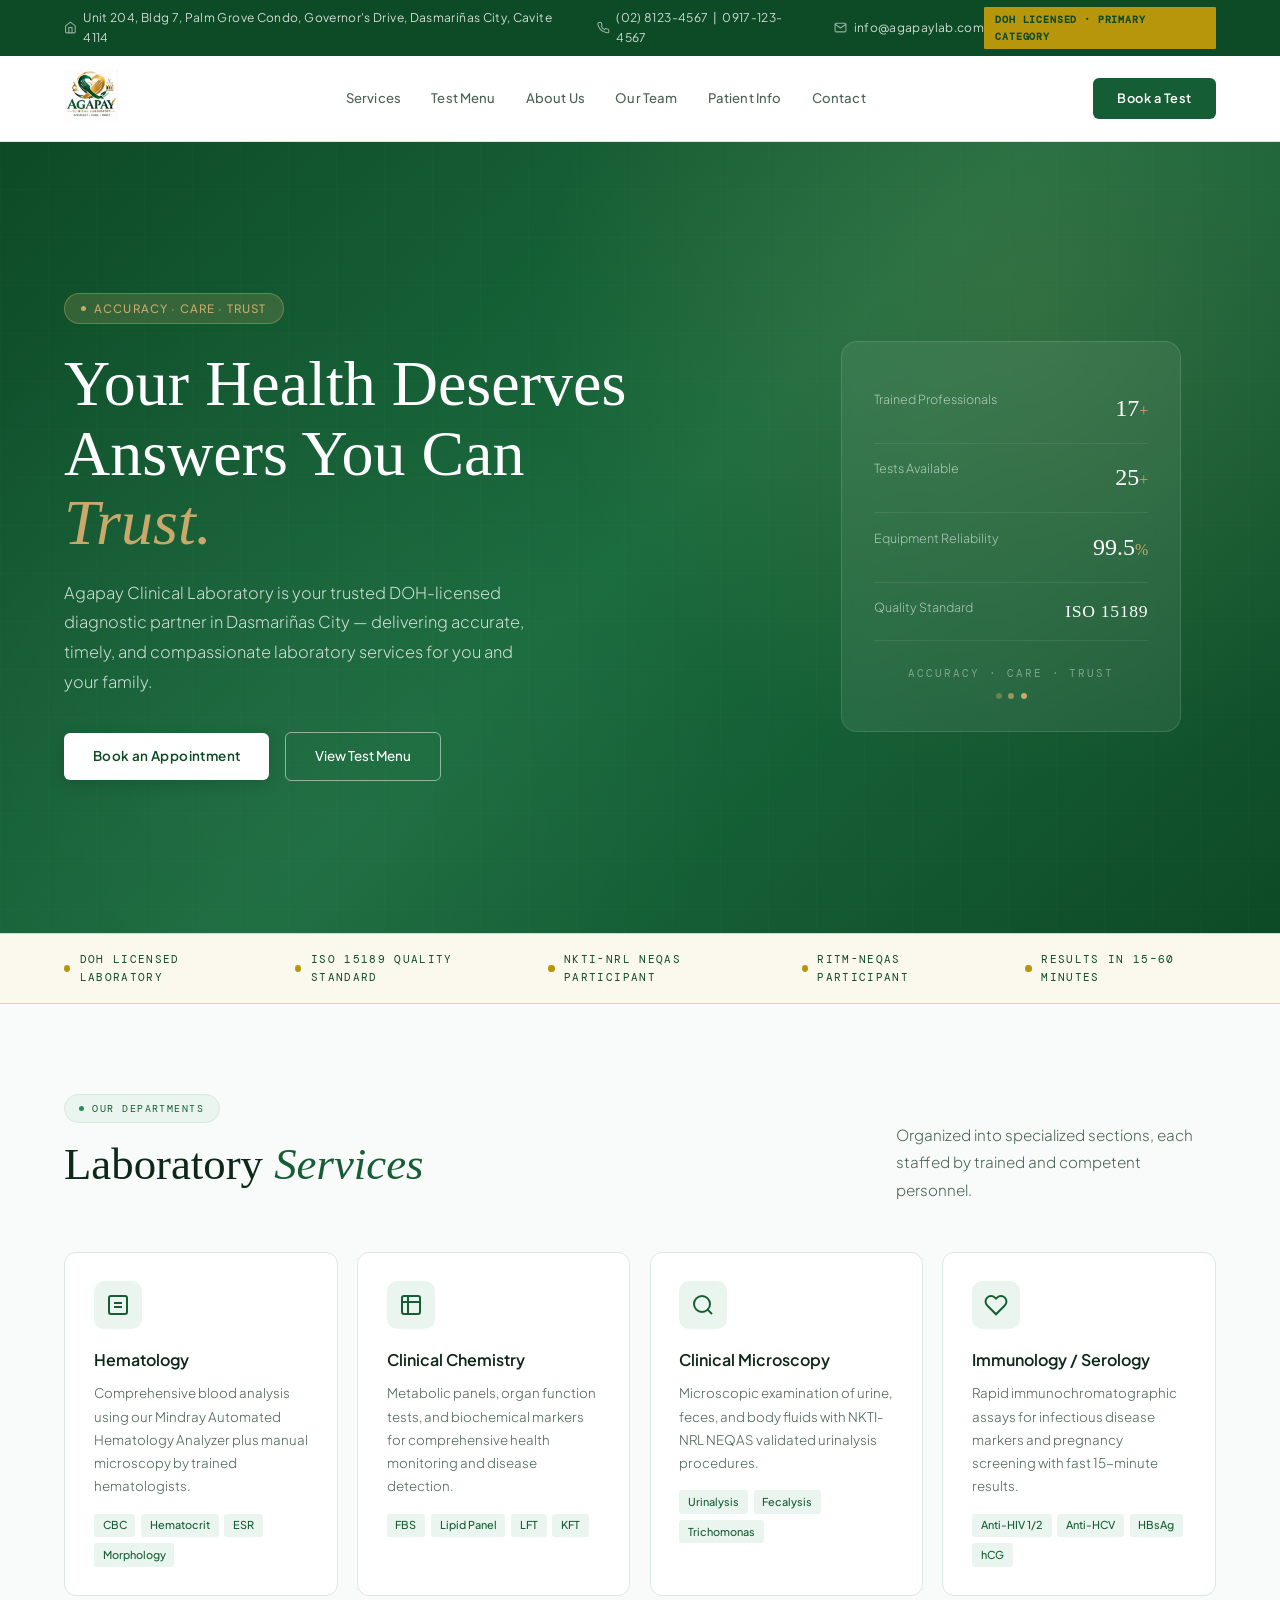
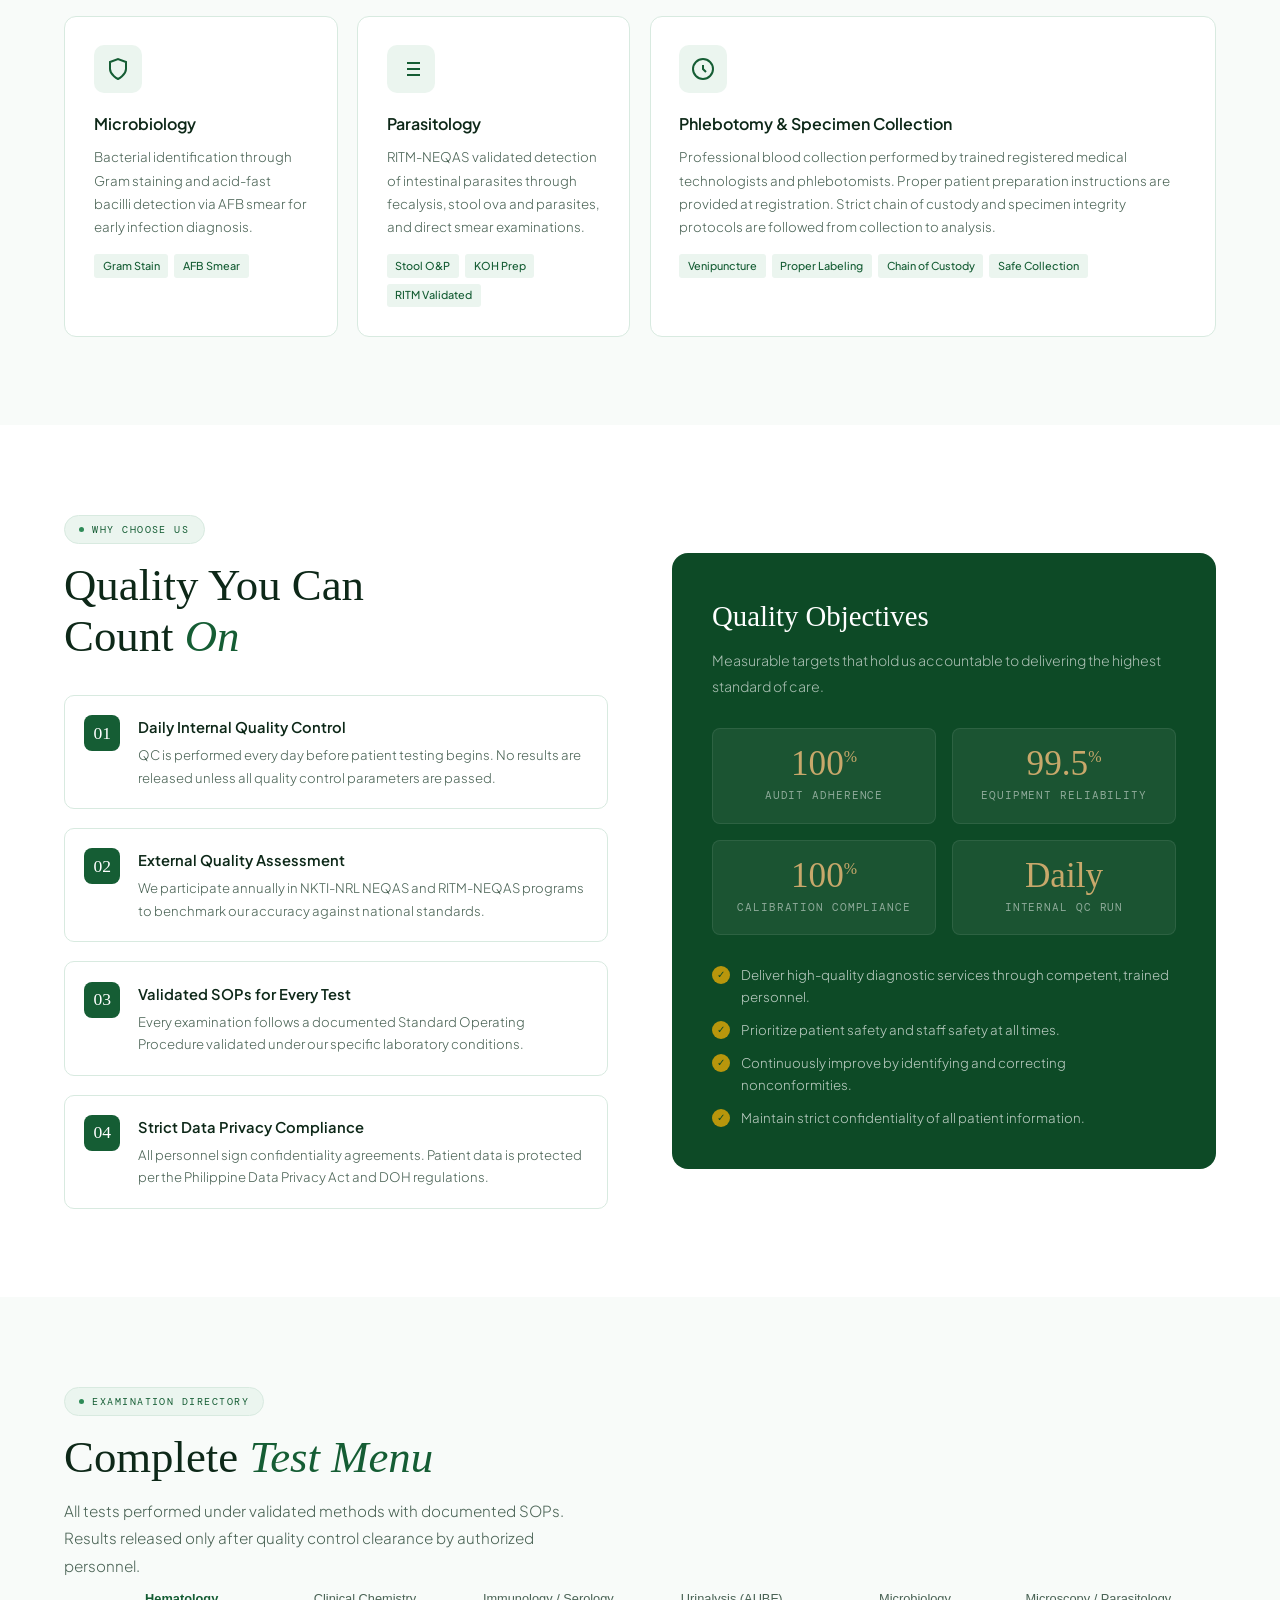
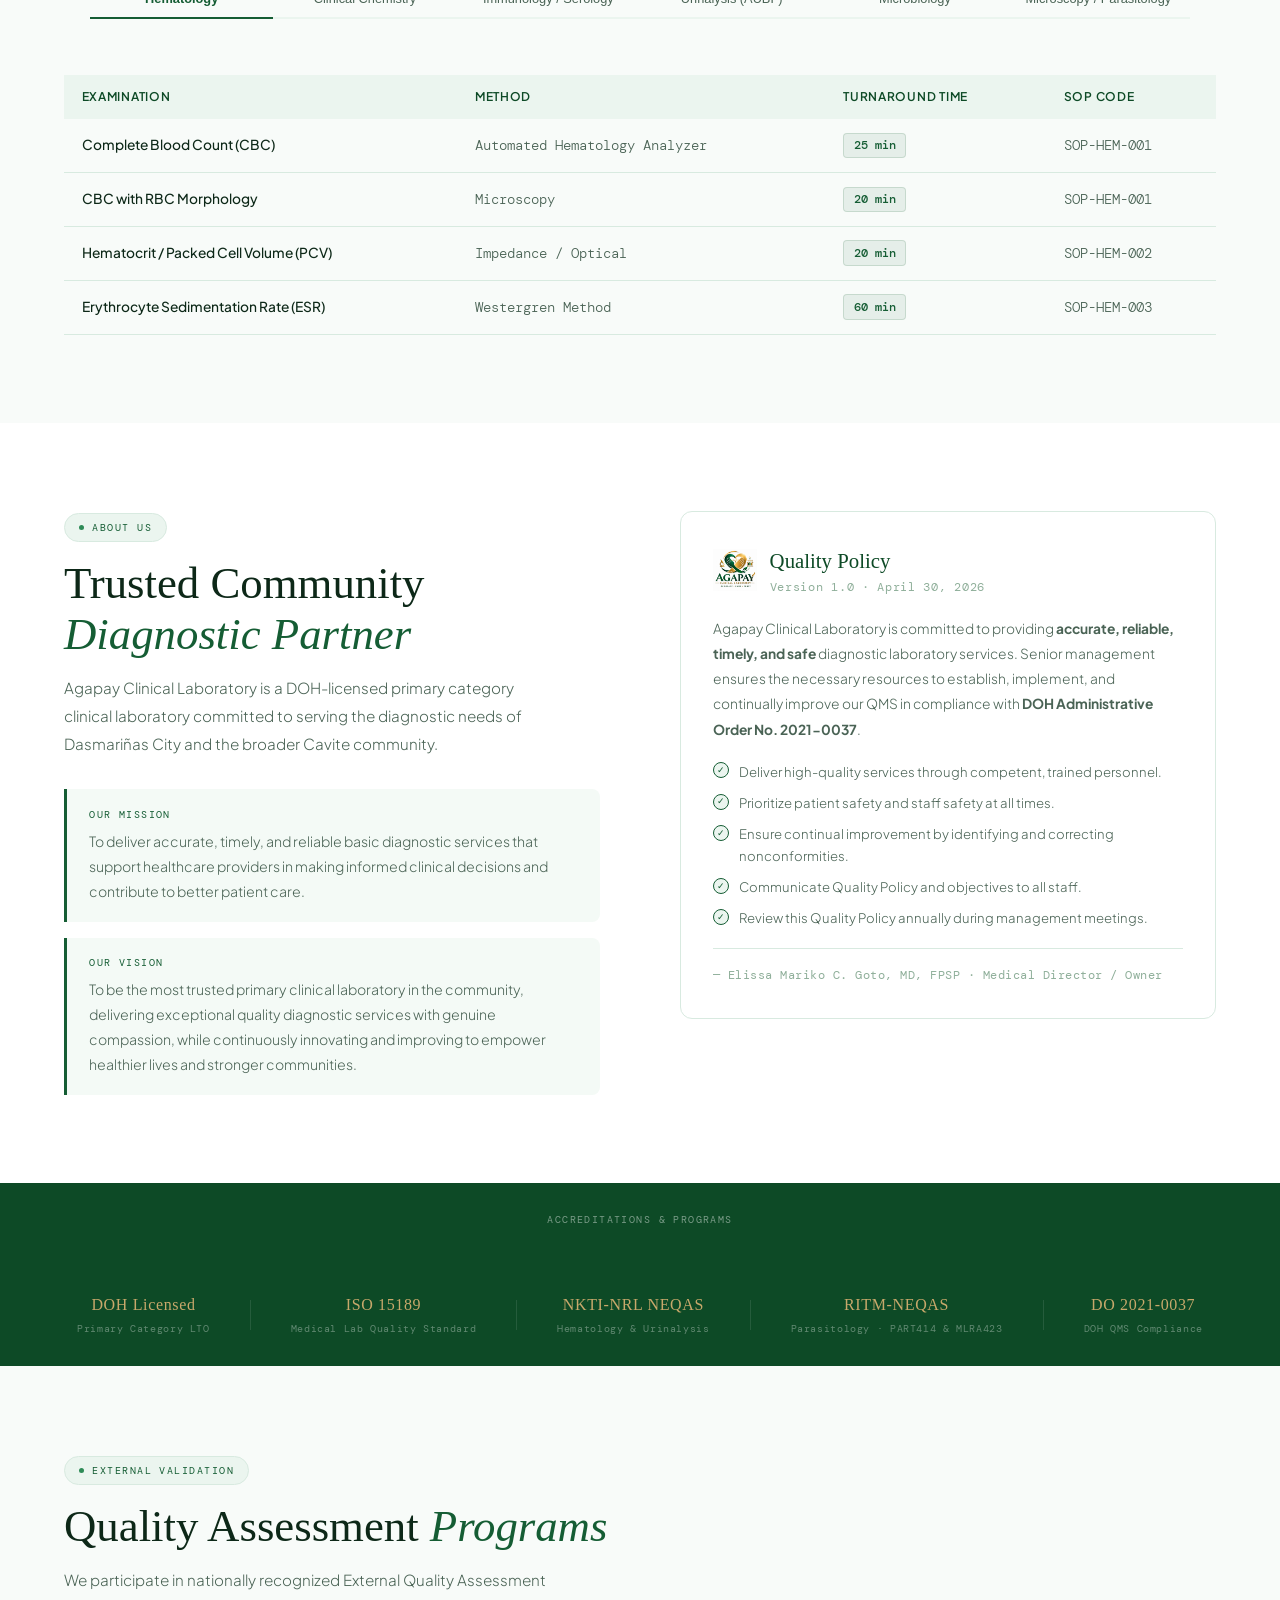
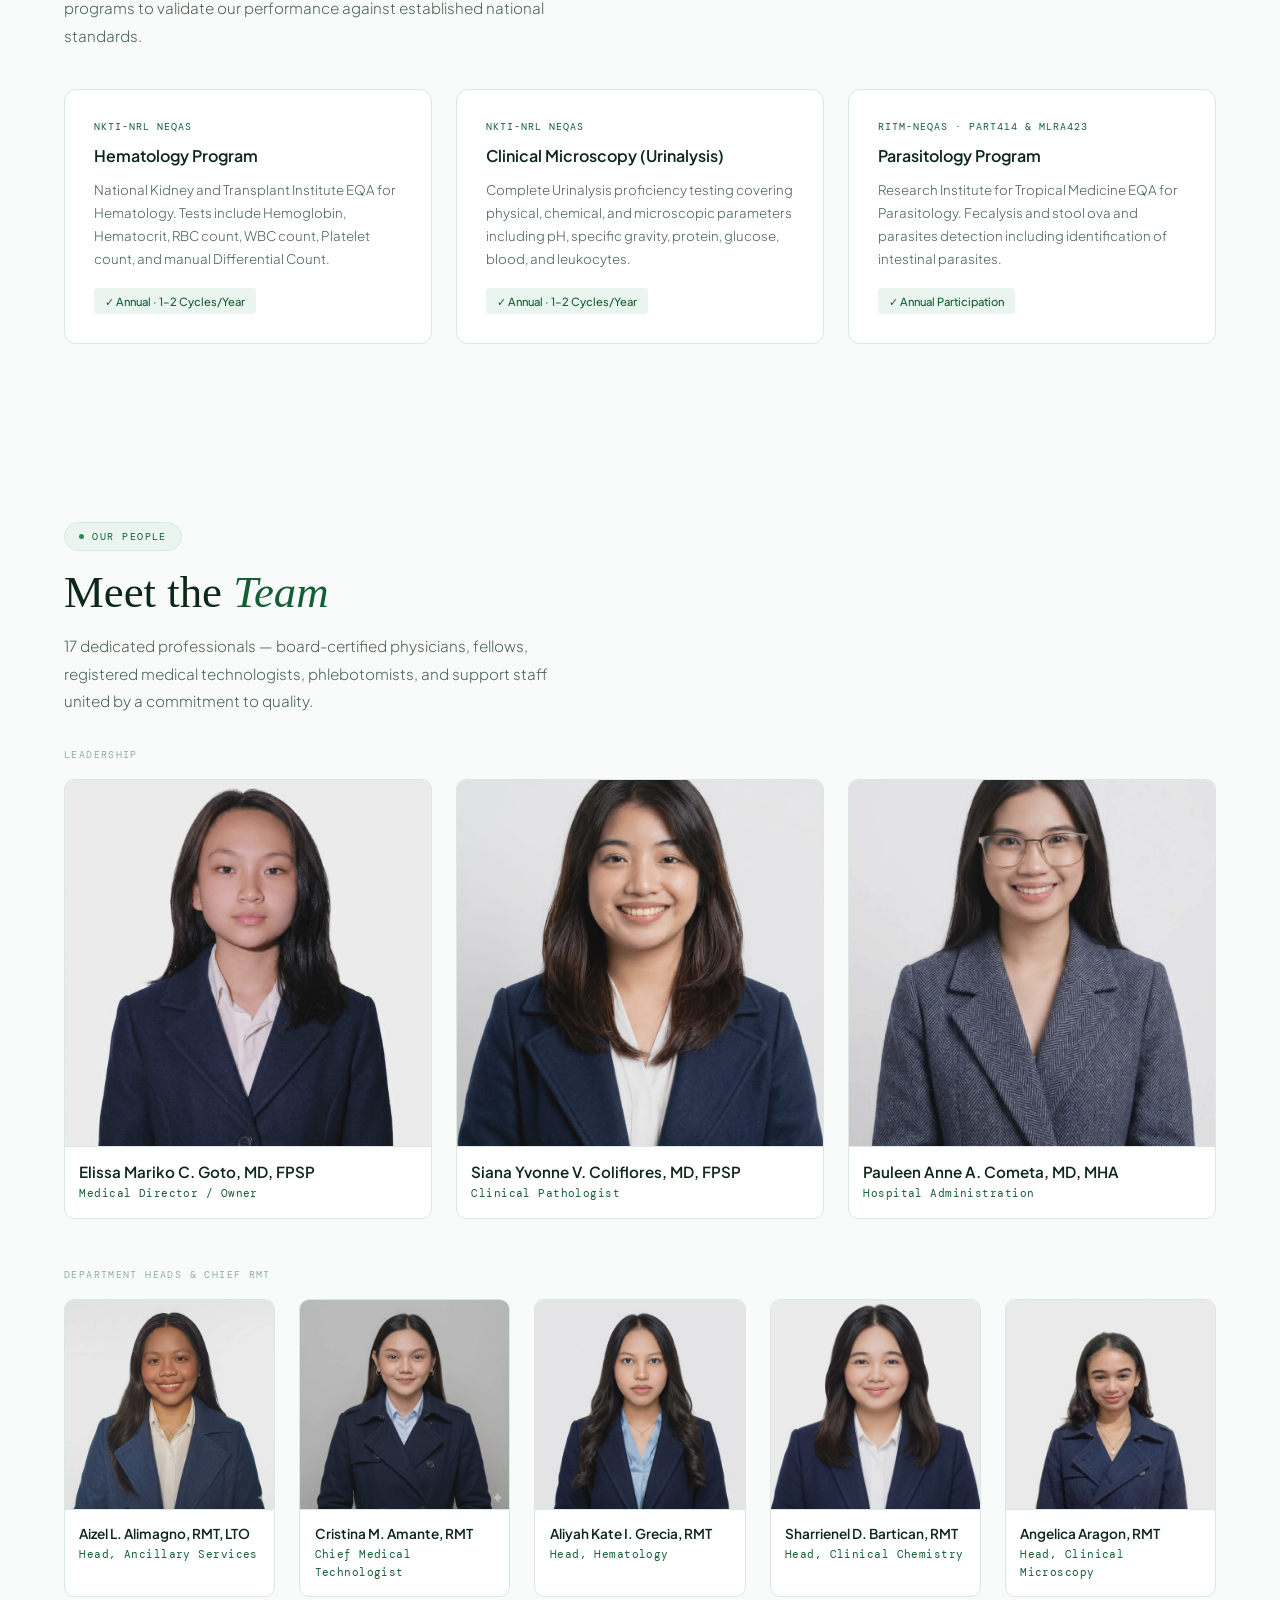
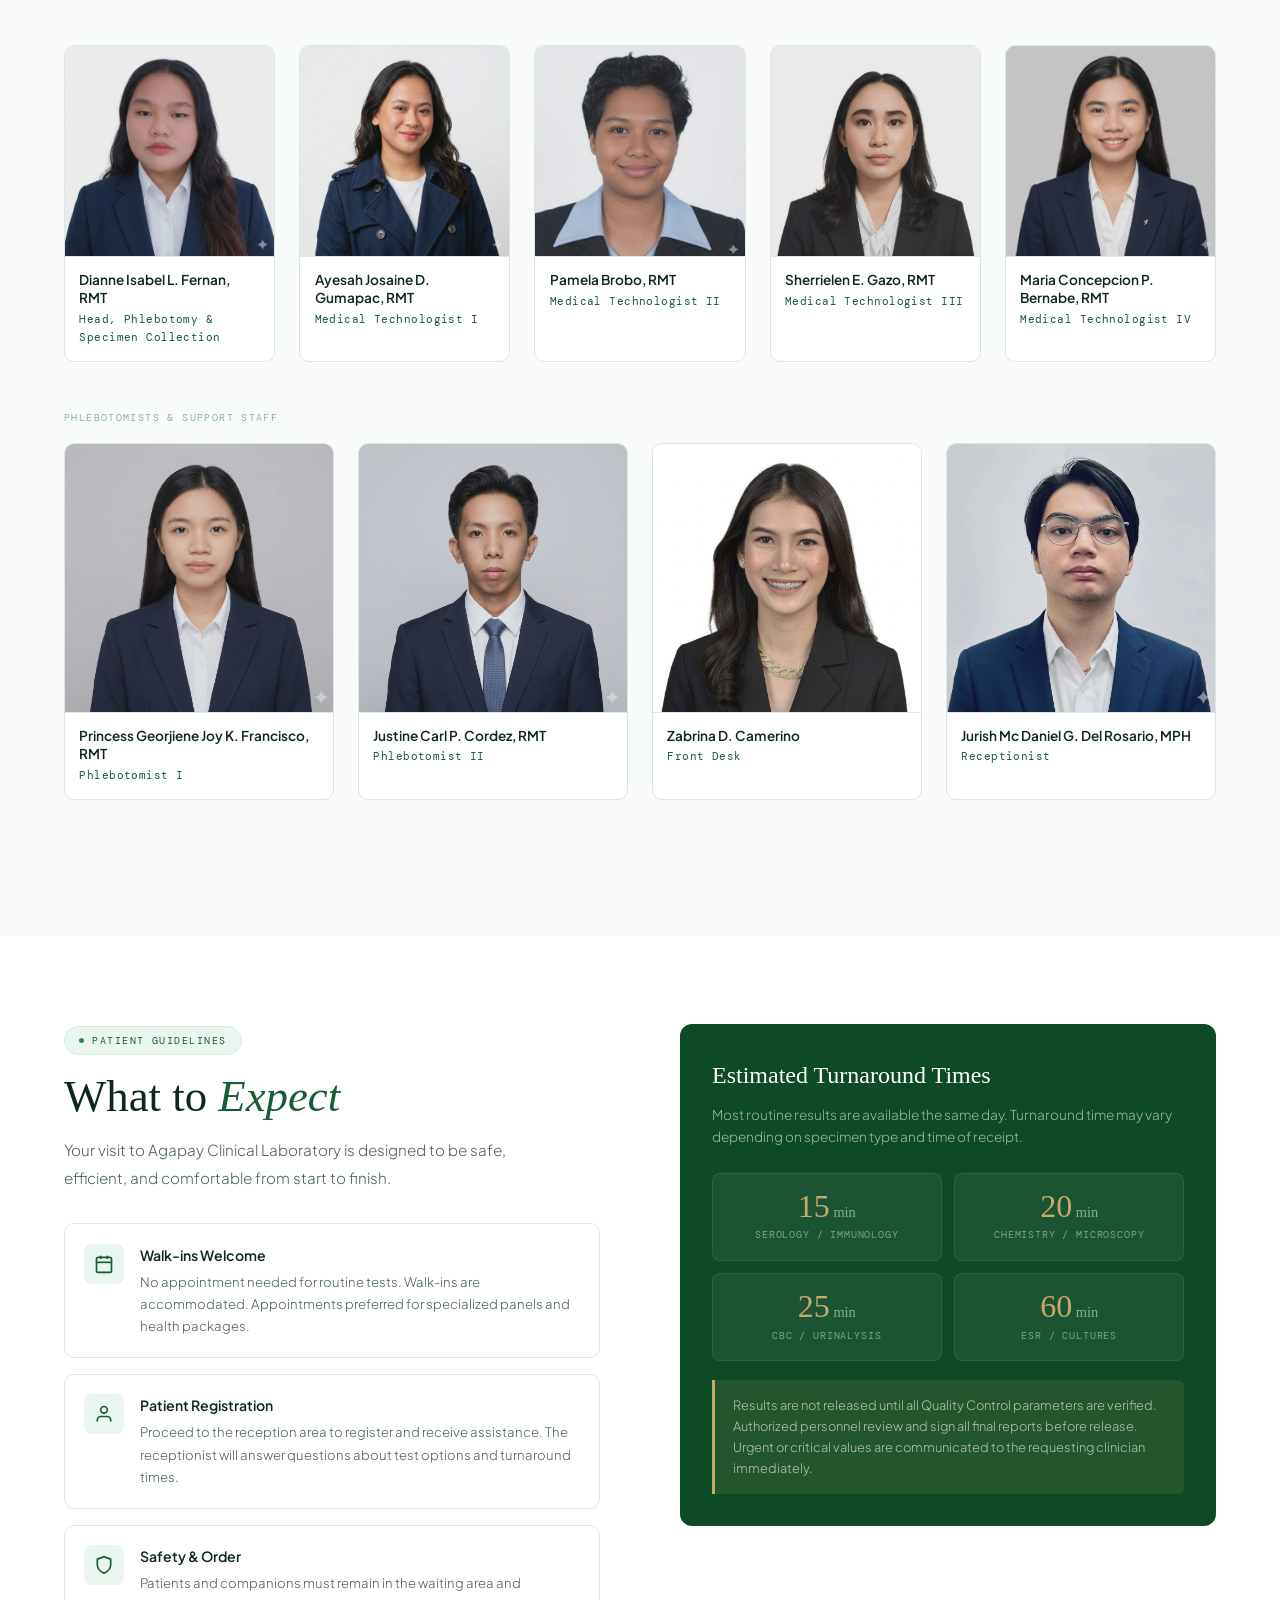
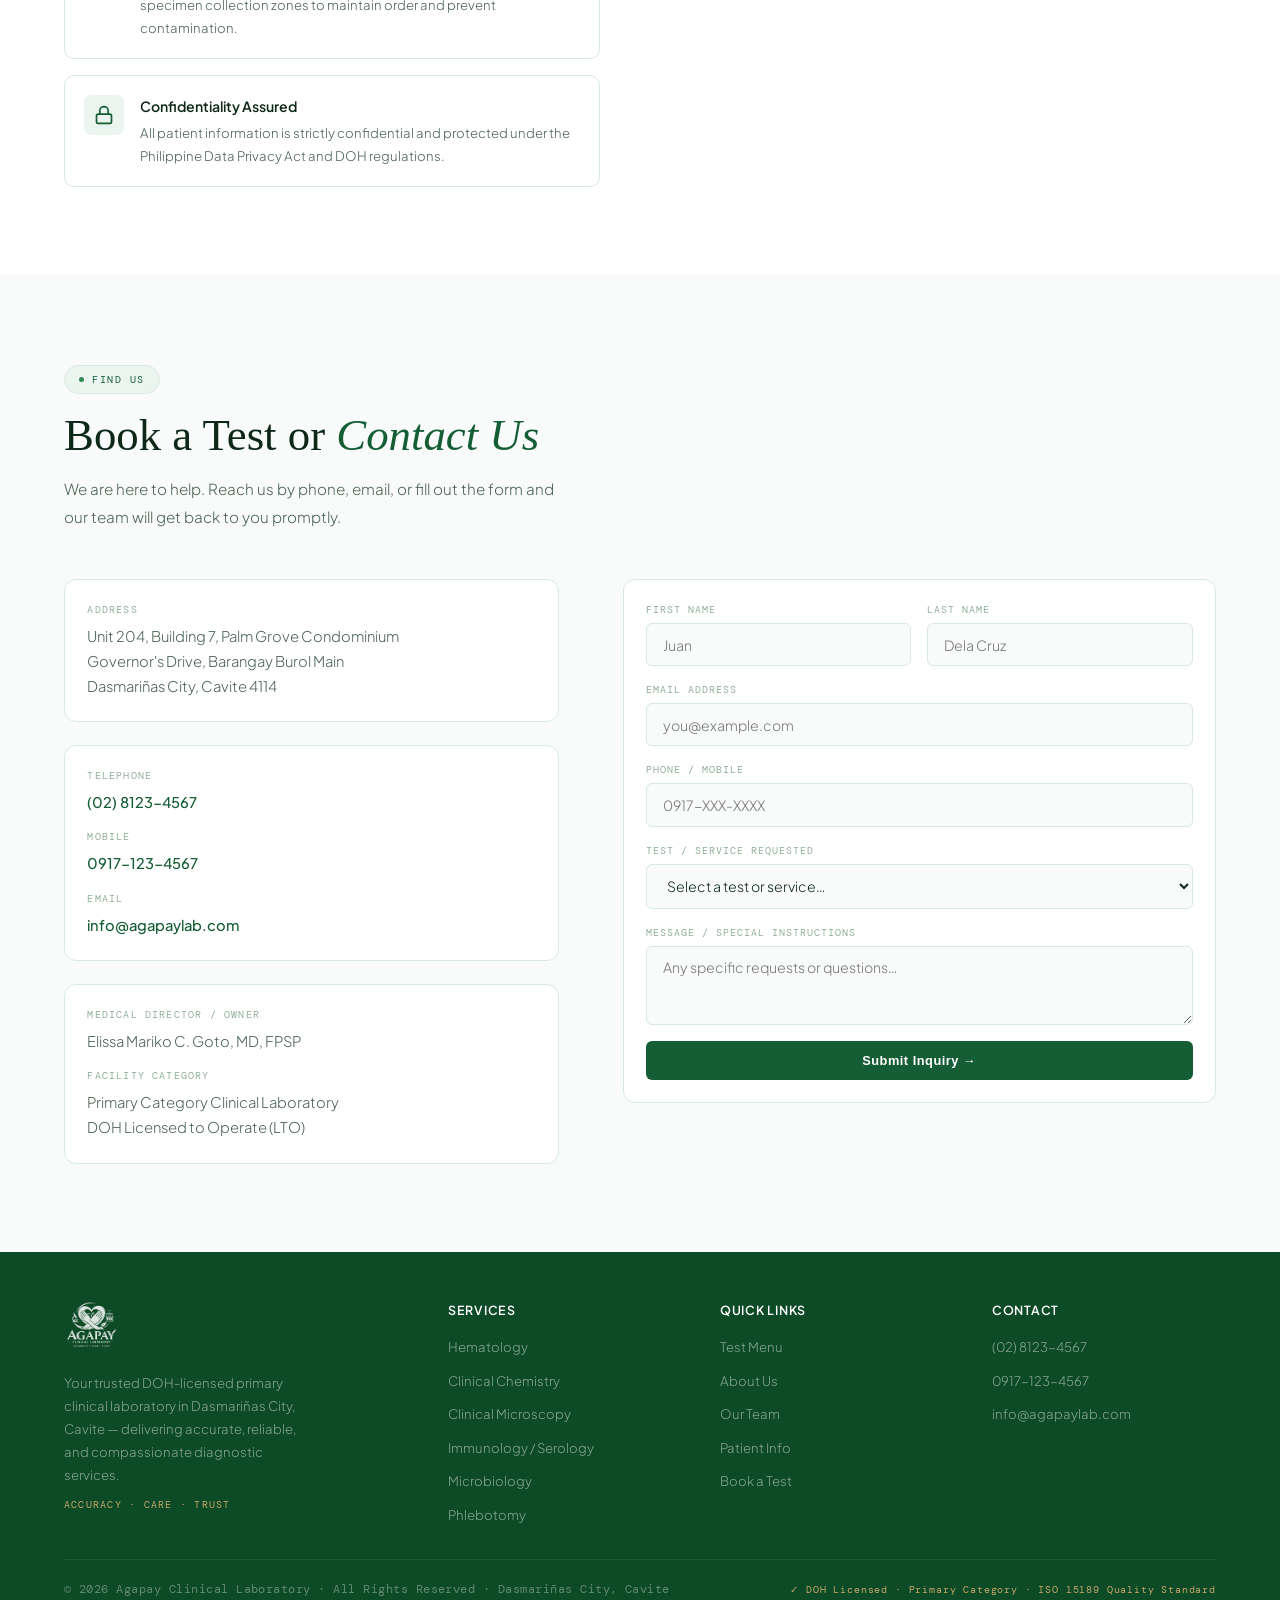
==== commit 2452cc25: "Add files via upload" ====
--- a/index.html
+++ b/index.html
@@ -715,6 +715,7 @@
 <!-- SCROLL TO TOP BUTTON -->
 <button id="scroll-top-btn" onclick="window.scrollTo({top:0,behavior:'smooth'})" aria-label="Back to top">
   <svg viewBox="0 0 24 24" fill="none" stroke="currentColor" stroke-width="2.5" stroke-linecap="round" stroke-linejoin="round"><polyline points="18 15 12 9 6 15"/></svg>
+  <span>Back to Top</span>
 </button>
 
 <!-- FLOATING INBOX BUTTON -->
--- a/css/styles.css
+++ b/css/styles.css
@@ -725,4 +725,61 @@
   .footer-logo {
     margin: 0 auto !important;
   }
-}+}
+
+/* ── SCROLL TO TOP BUTTON ── */
+#scroll-top-btn {
+  position: fixed;
+  bottom: 5rem;
+  right: 1.6rem;
+  z-index: 998;
+  display: inline-flex;
+  align-items: center;
+  gap: .45rem;
+  padding: .55rem 1.1rem .55rem .85rem;
+  background: var(--green-dark);
+  color: #fff;
+  border: none;
+  border-radius: 50px;
+  cursor: pointer;
+  font-family: 'Plus Jakarta Sans', sans-serif;
+  font-size: .78rem;
+  font-weight: 600;
+  letter-spacing: .03em;
+  box-shadow: 0 6px 24px rgba(13,74,38,.35);
+  opacity: 0;
+  transform: translateY(18px);
+  pointer-events: none;
+  transition:
+    opacity .4s cubic-bezier(.22,1,.36,1),
+    transform .4s cubic-bezier(.22,1,.36,1),
+    background .2s,
+    box-shadow .2s;
+}
+#scroll-top-btn.visible {
+  opacity: 1;
+  transform: translateY(0);
+  pointer-events: auto;
+}
+#scroll-top-btn:hover {
+  background: var(--green-mid);
+  box-shadow: 0 8px 32px rgba(13,74,38,.45);
+  transform: translateY(-3px);
+}
+#scroll-top-btn:active {
+  transform: translateY(0);
+  box-shadow: 0 4px 16px rgba(13,74,38,.3);
+}
+#scroll-top-btn svg {
+  width: 16px;
+  height: 16px;
+  flex-shrink: 0;
+}
+#scroll-top-btn span {
+  white-space: nowrap;
+}
+@media (max-width: 480px) {
+  #scroll-top-btn span { display: none; }
+  #scroll-top-btn { padding: .65rem; border-radius: 50%; }
+  #scroll-top-btn svg { width: 18px; height: 18px; }
+}
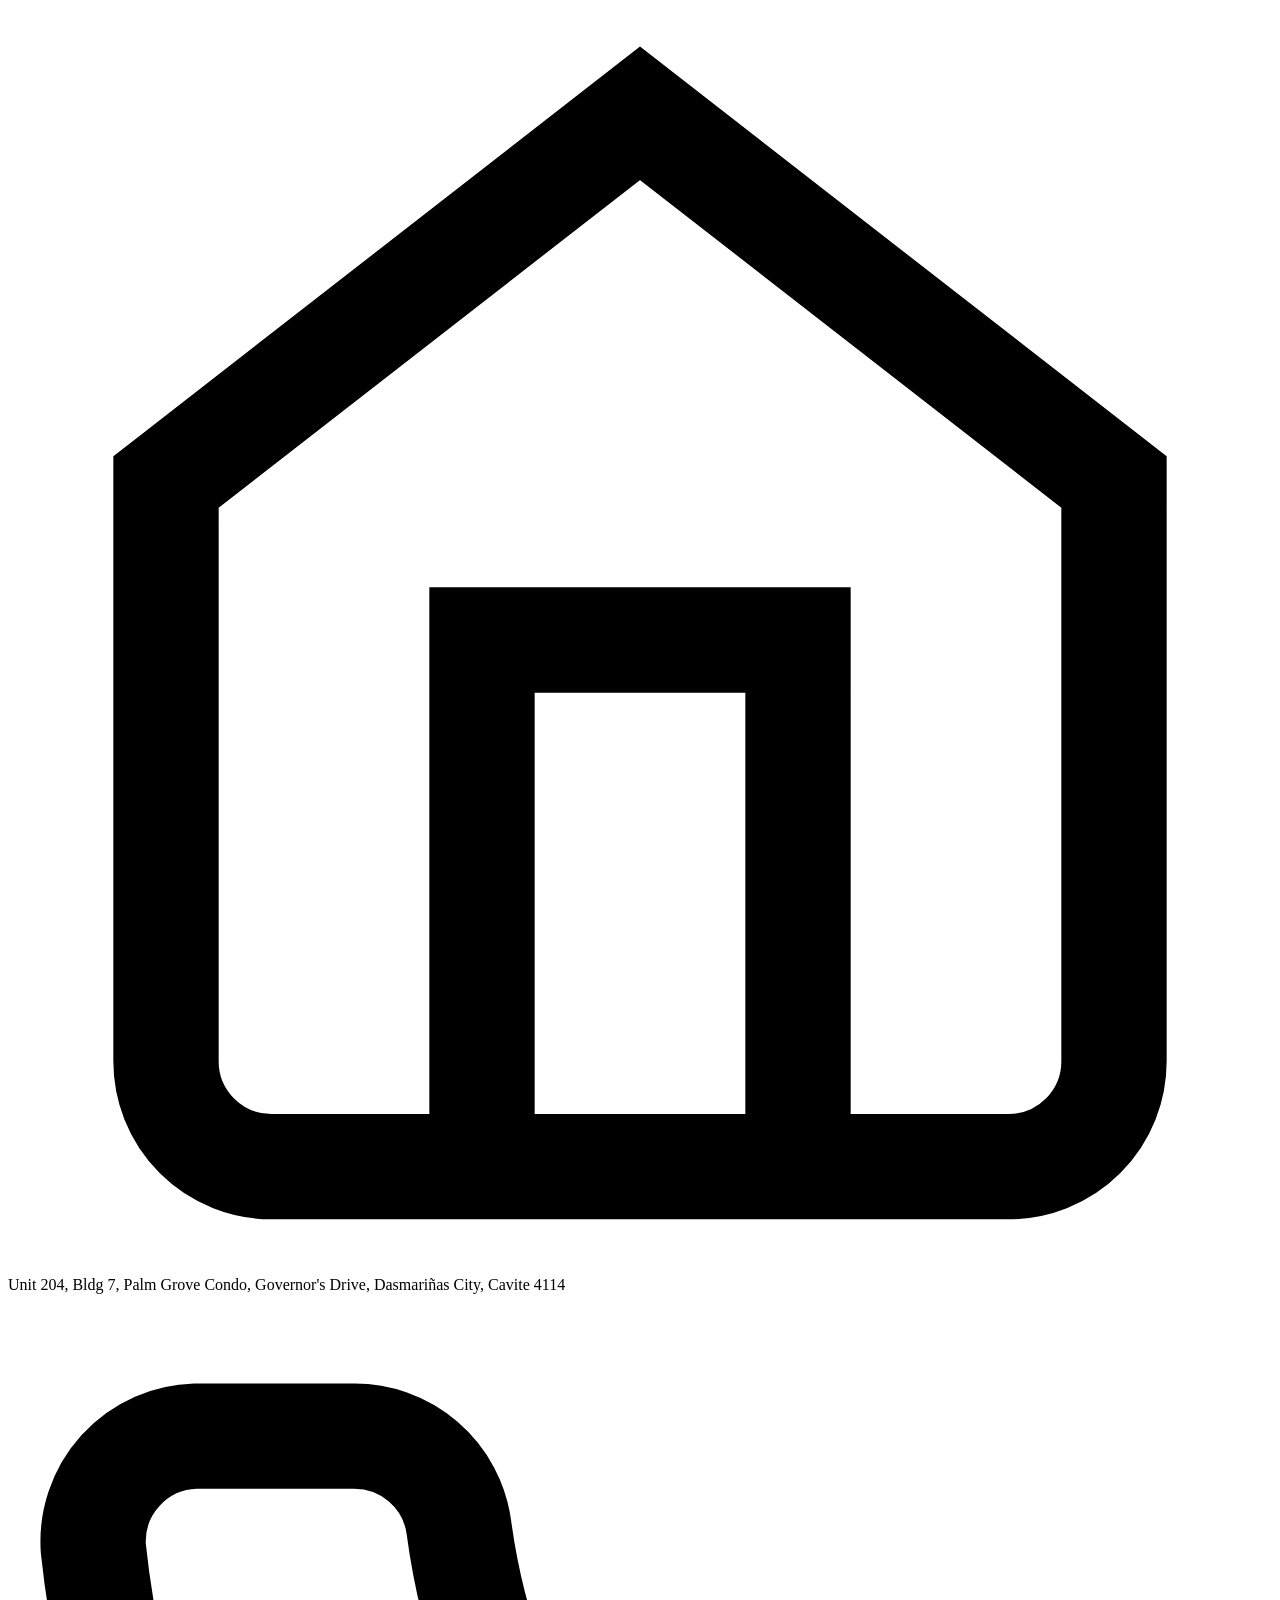
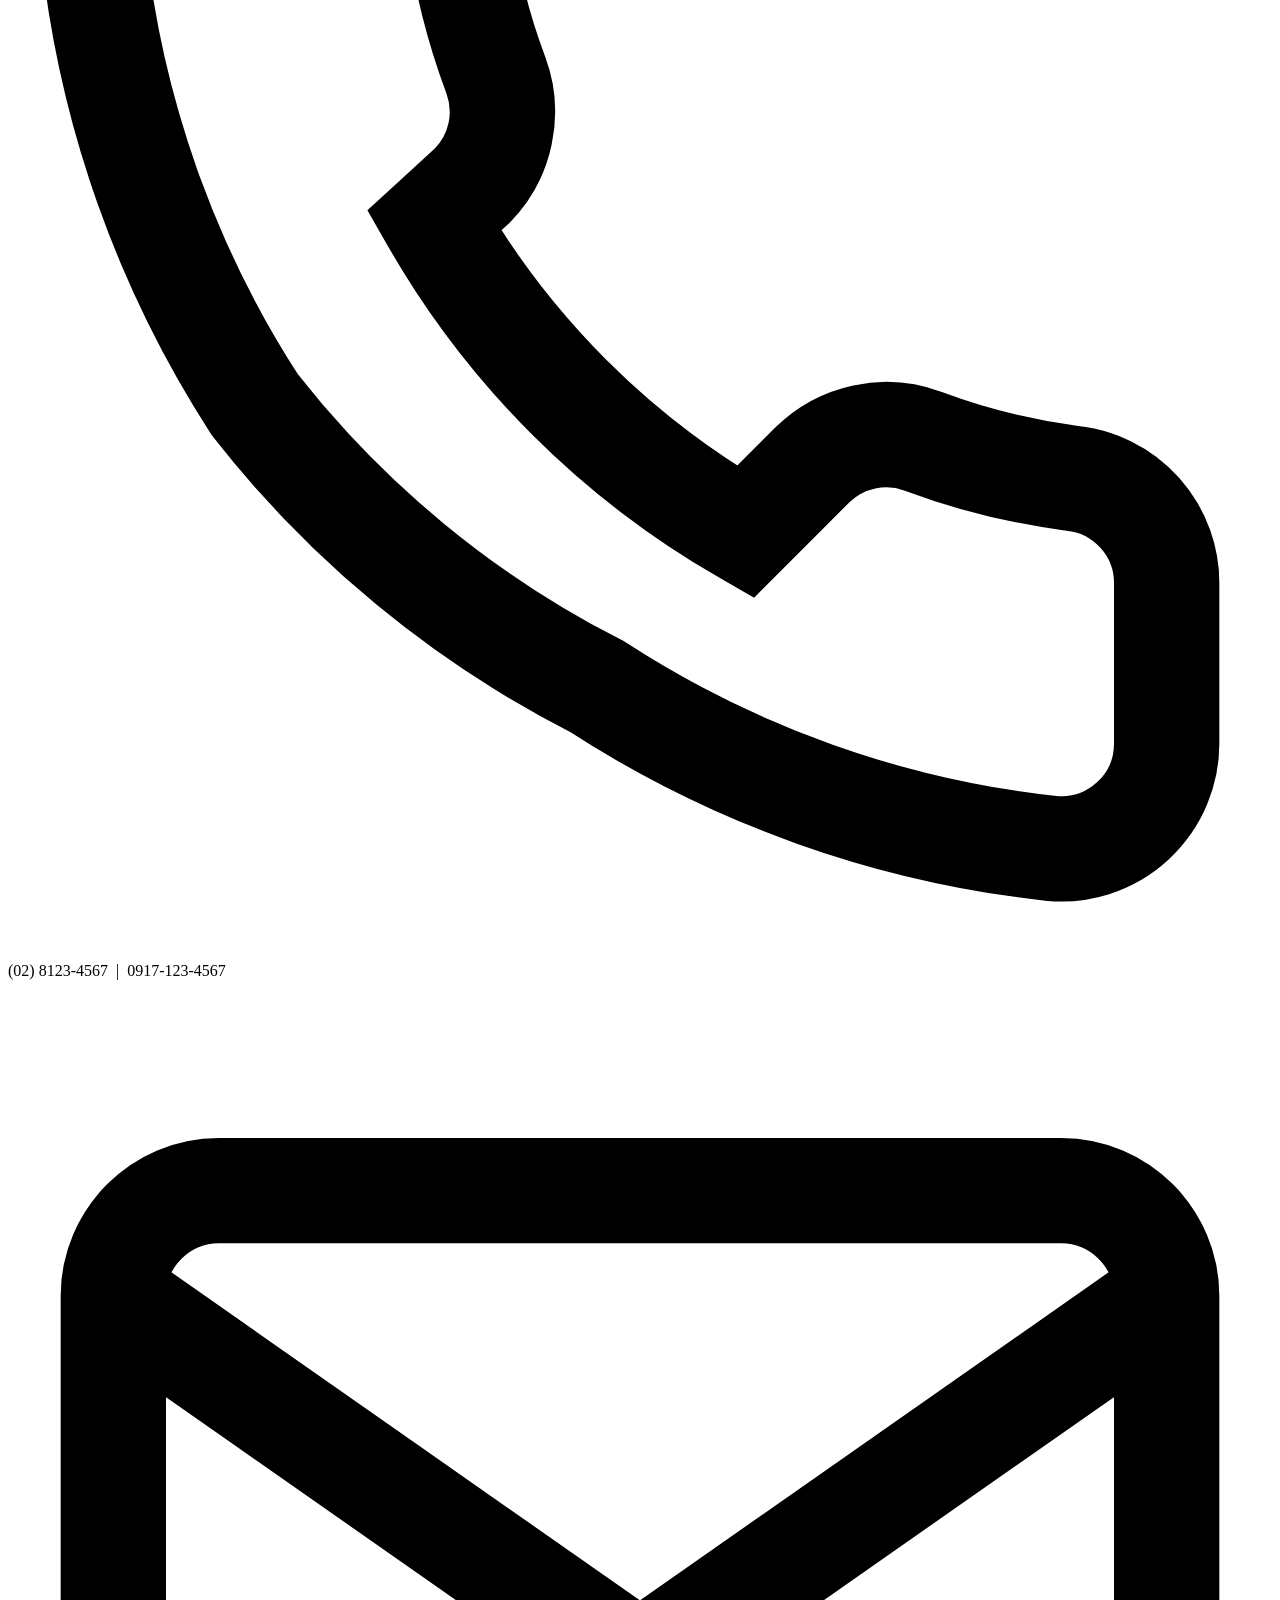
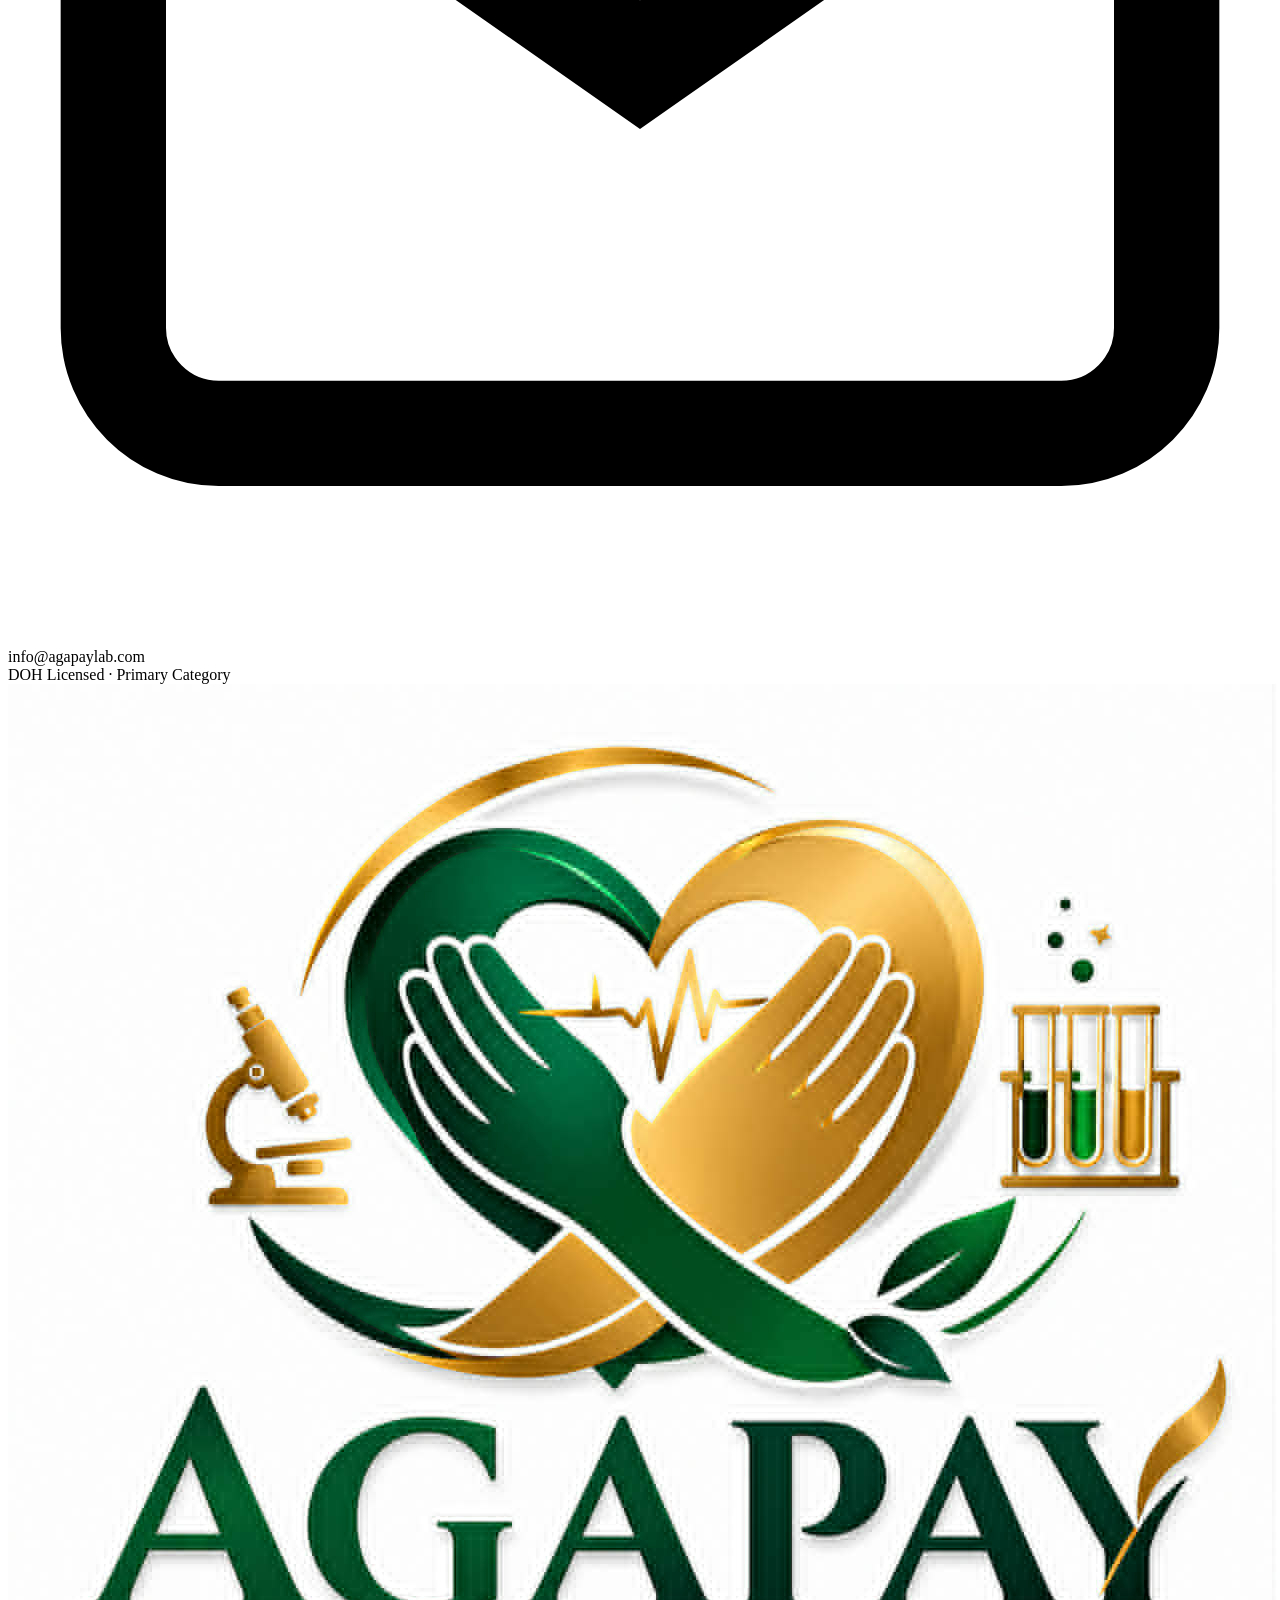
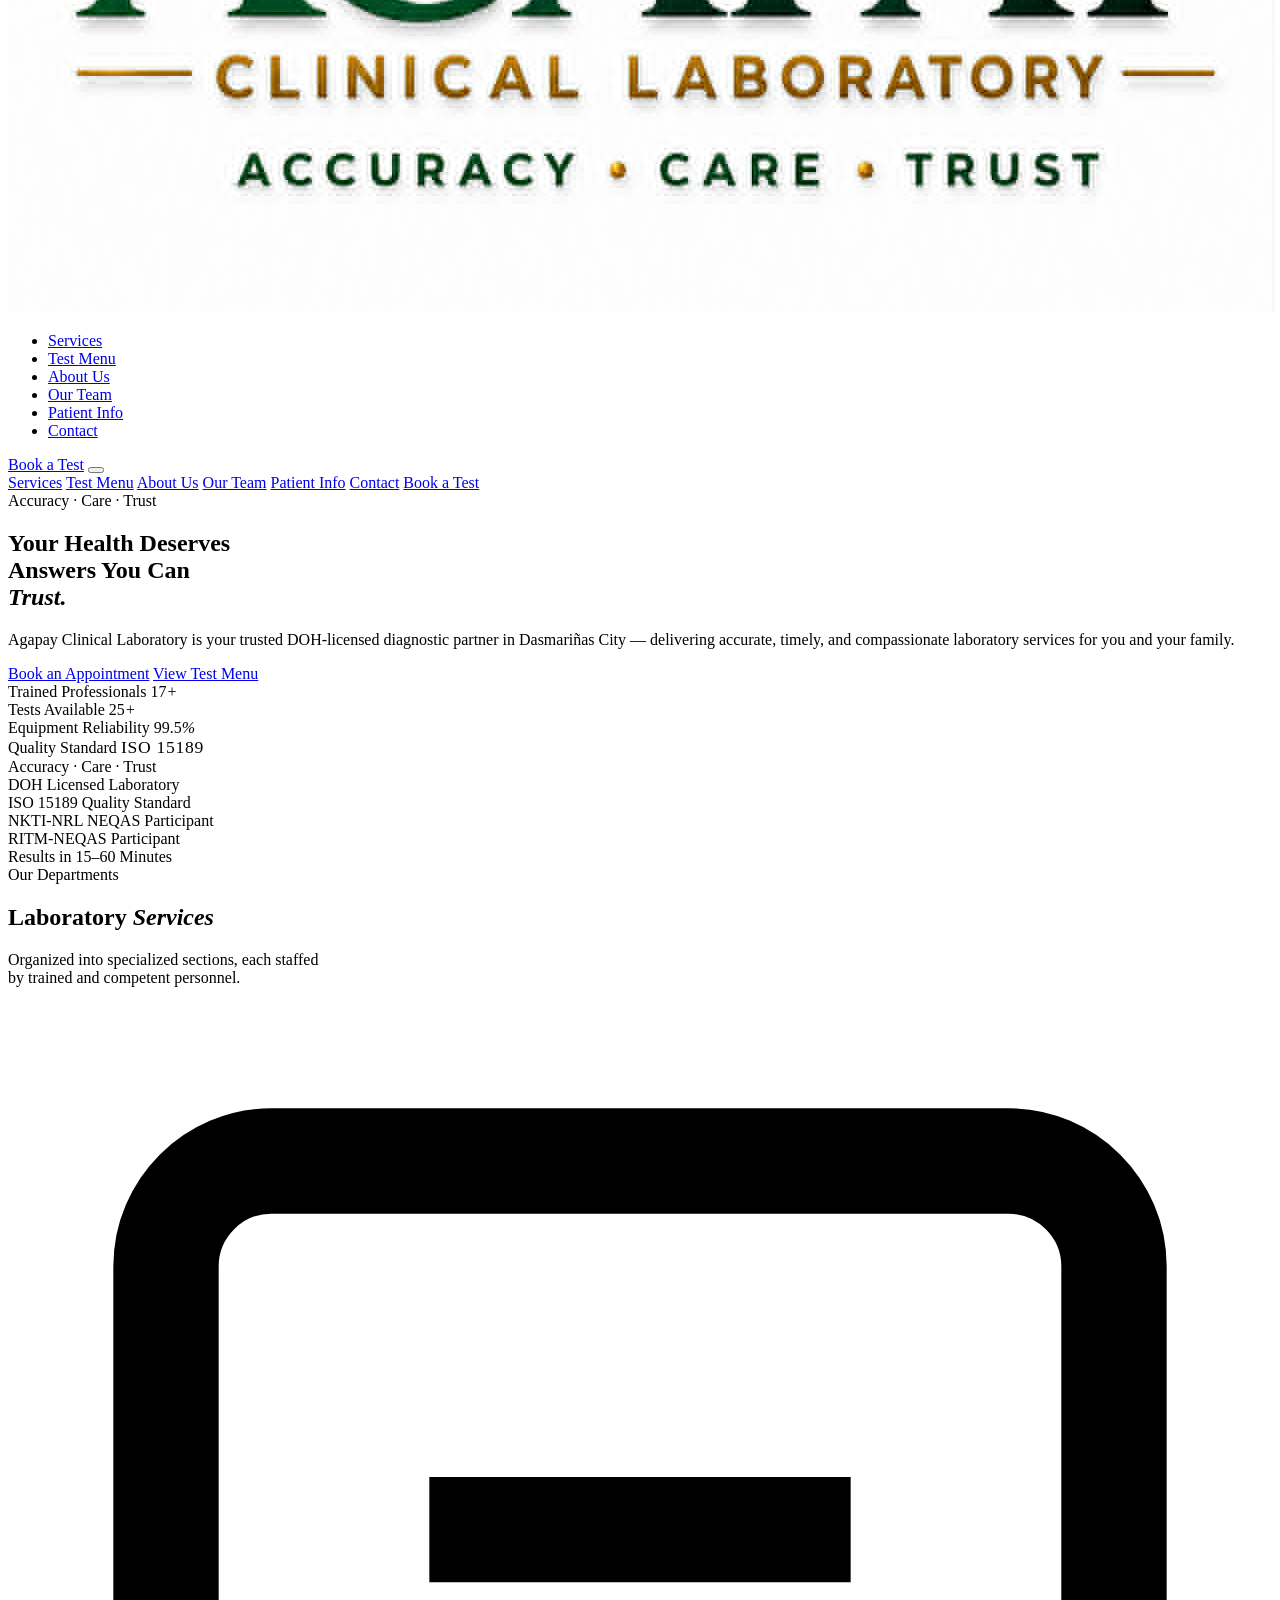
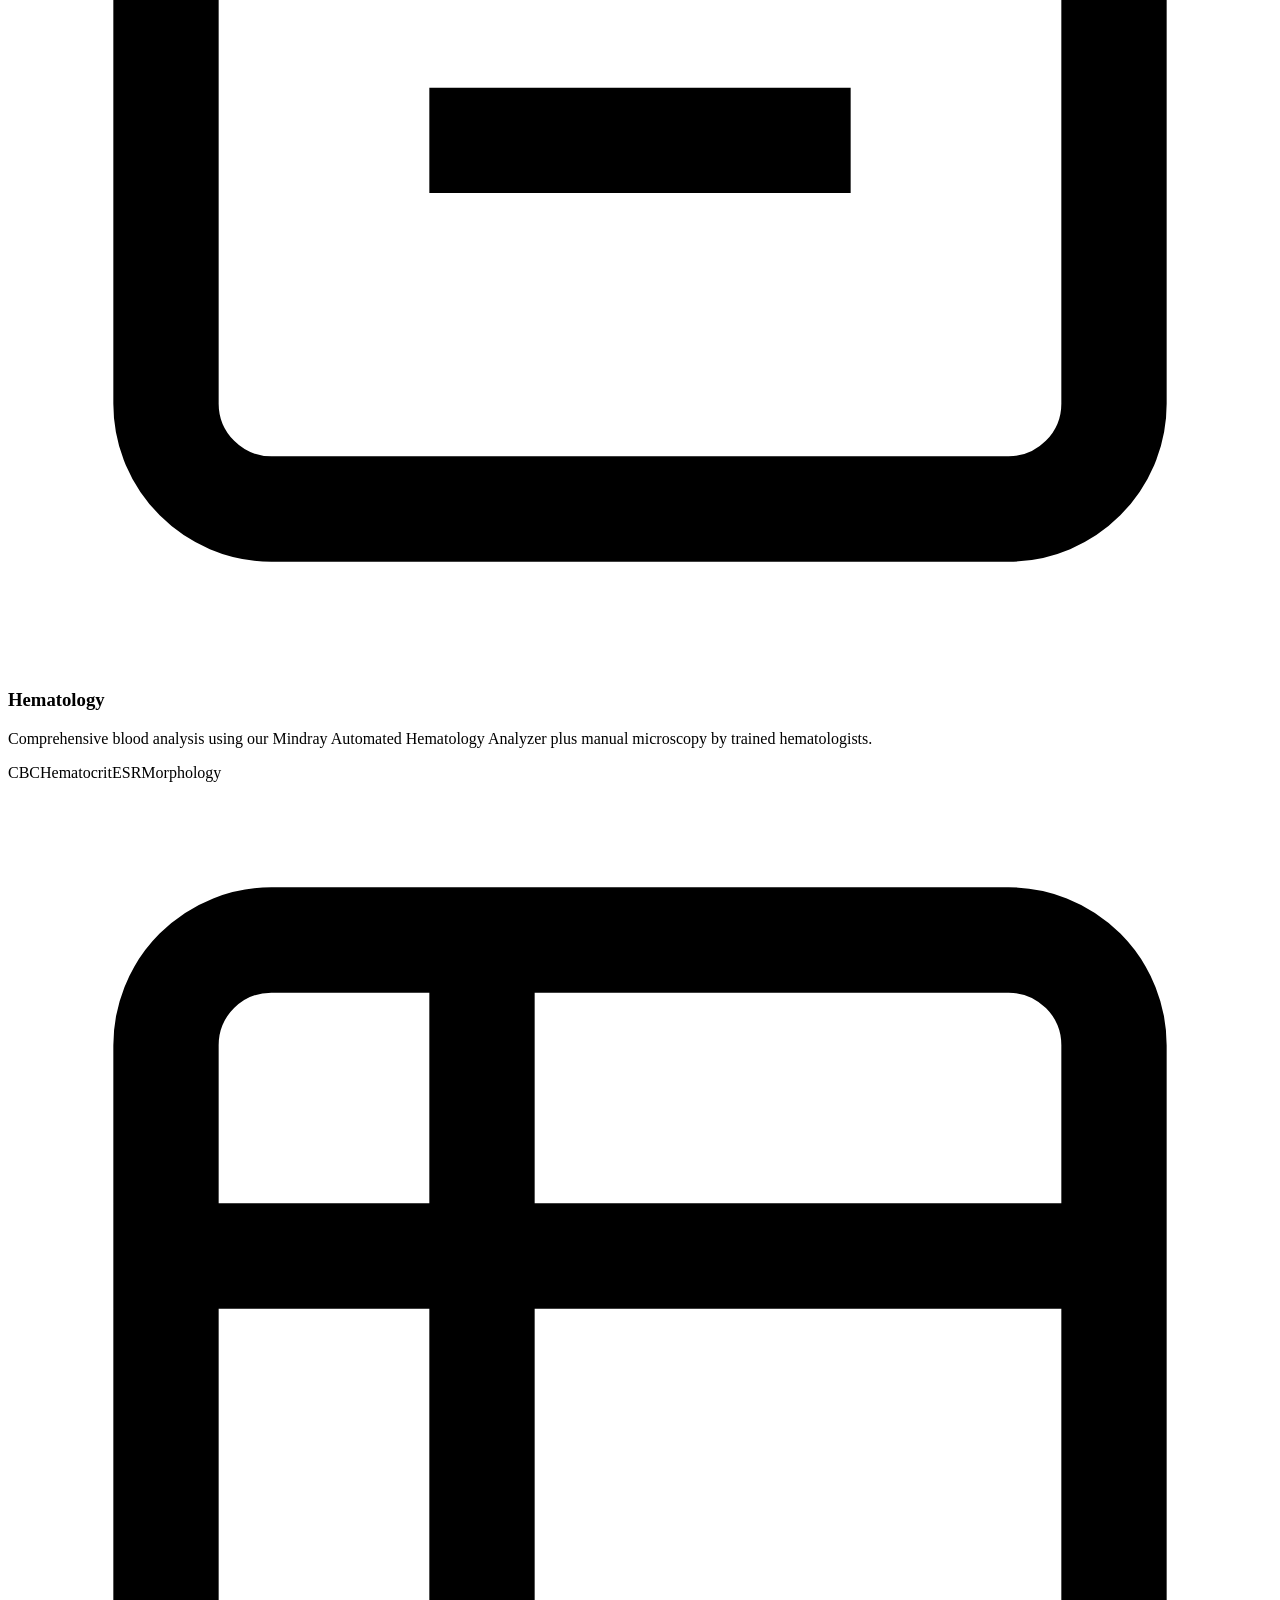
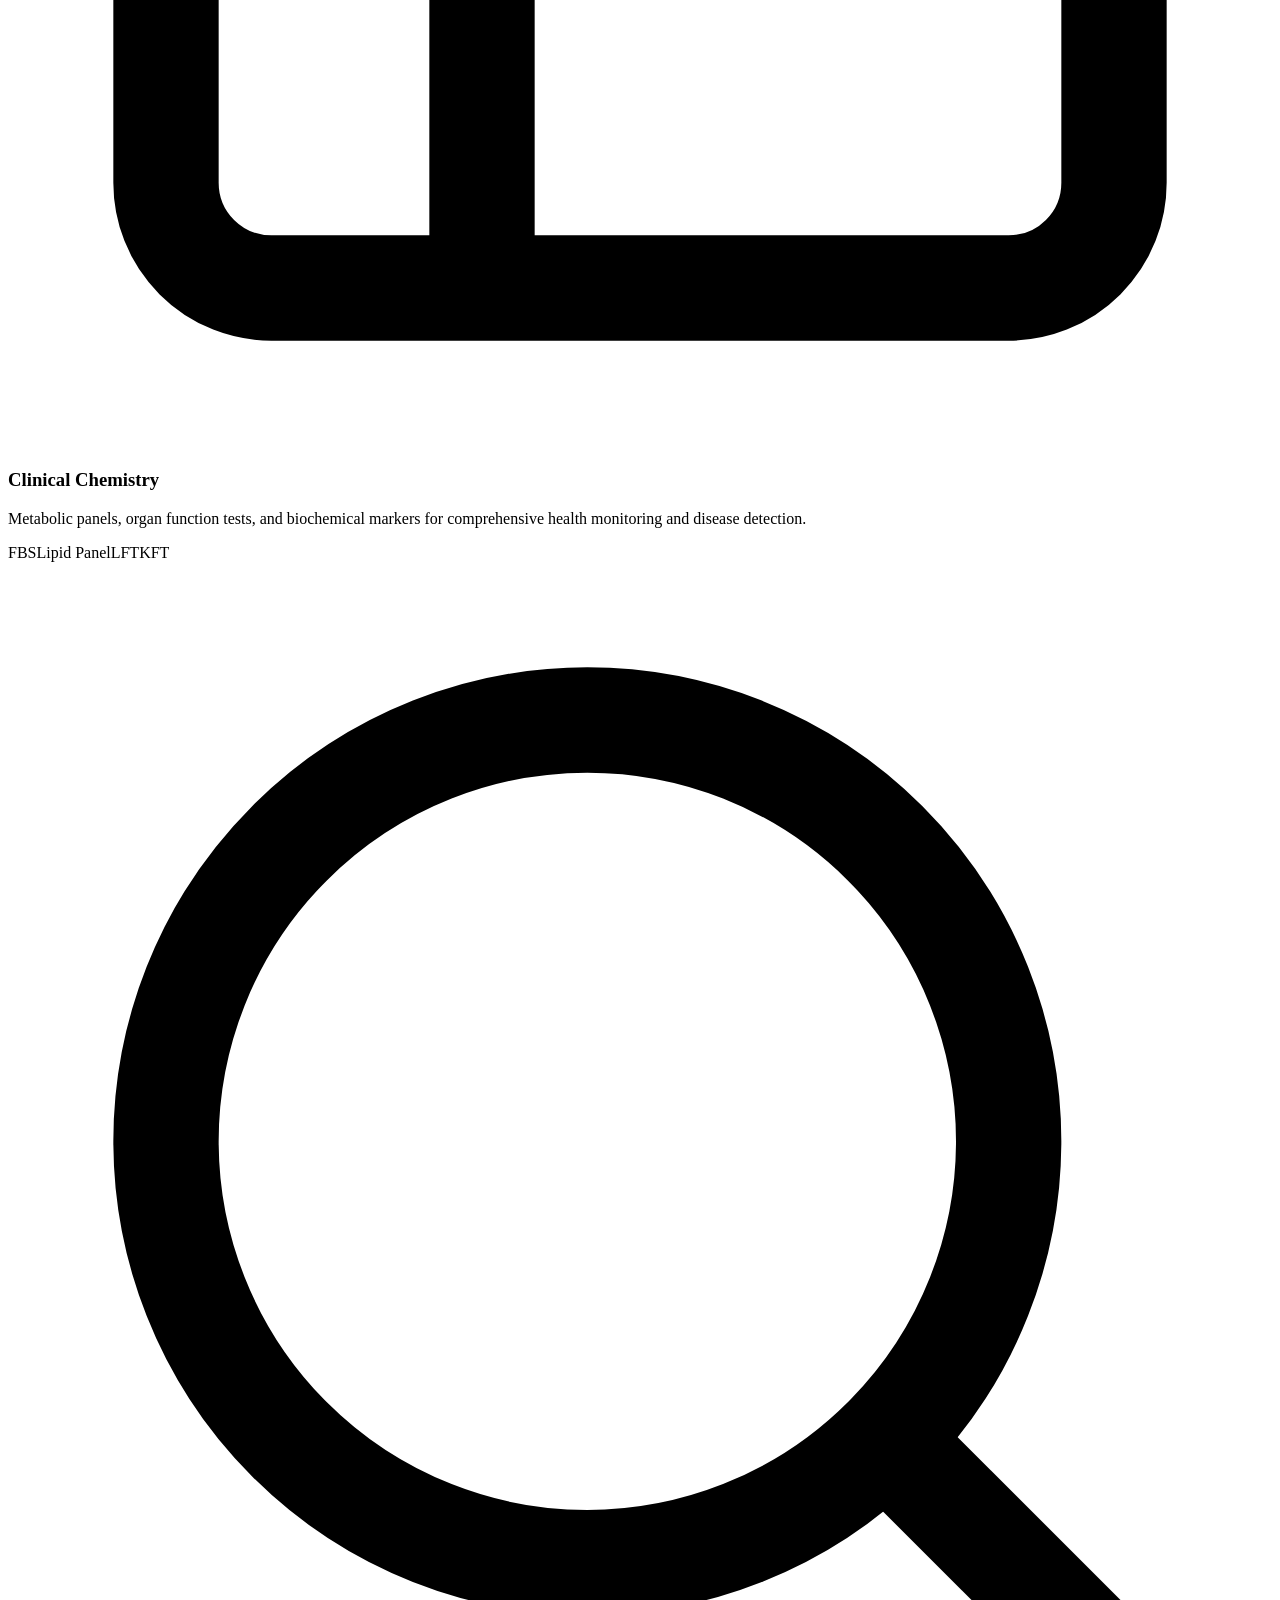
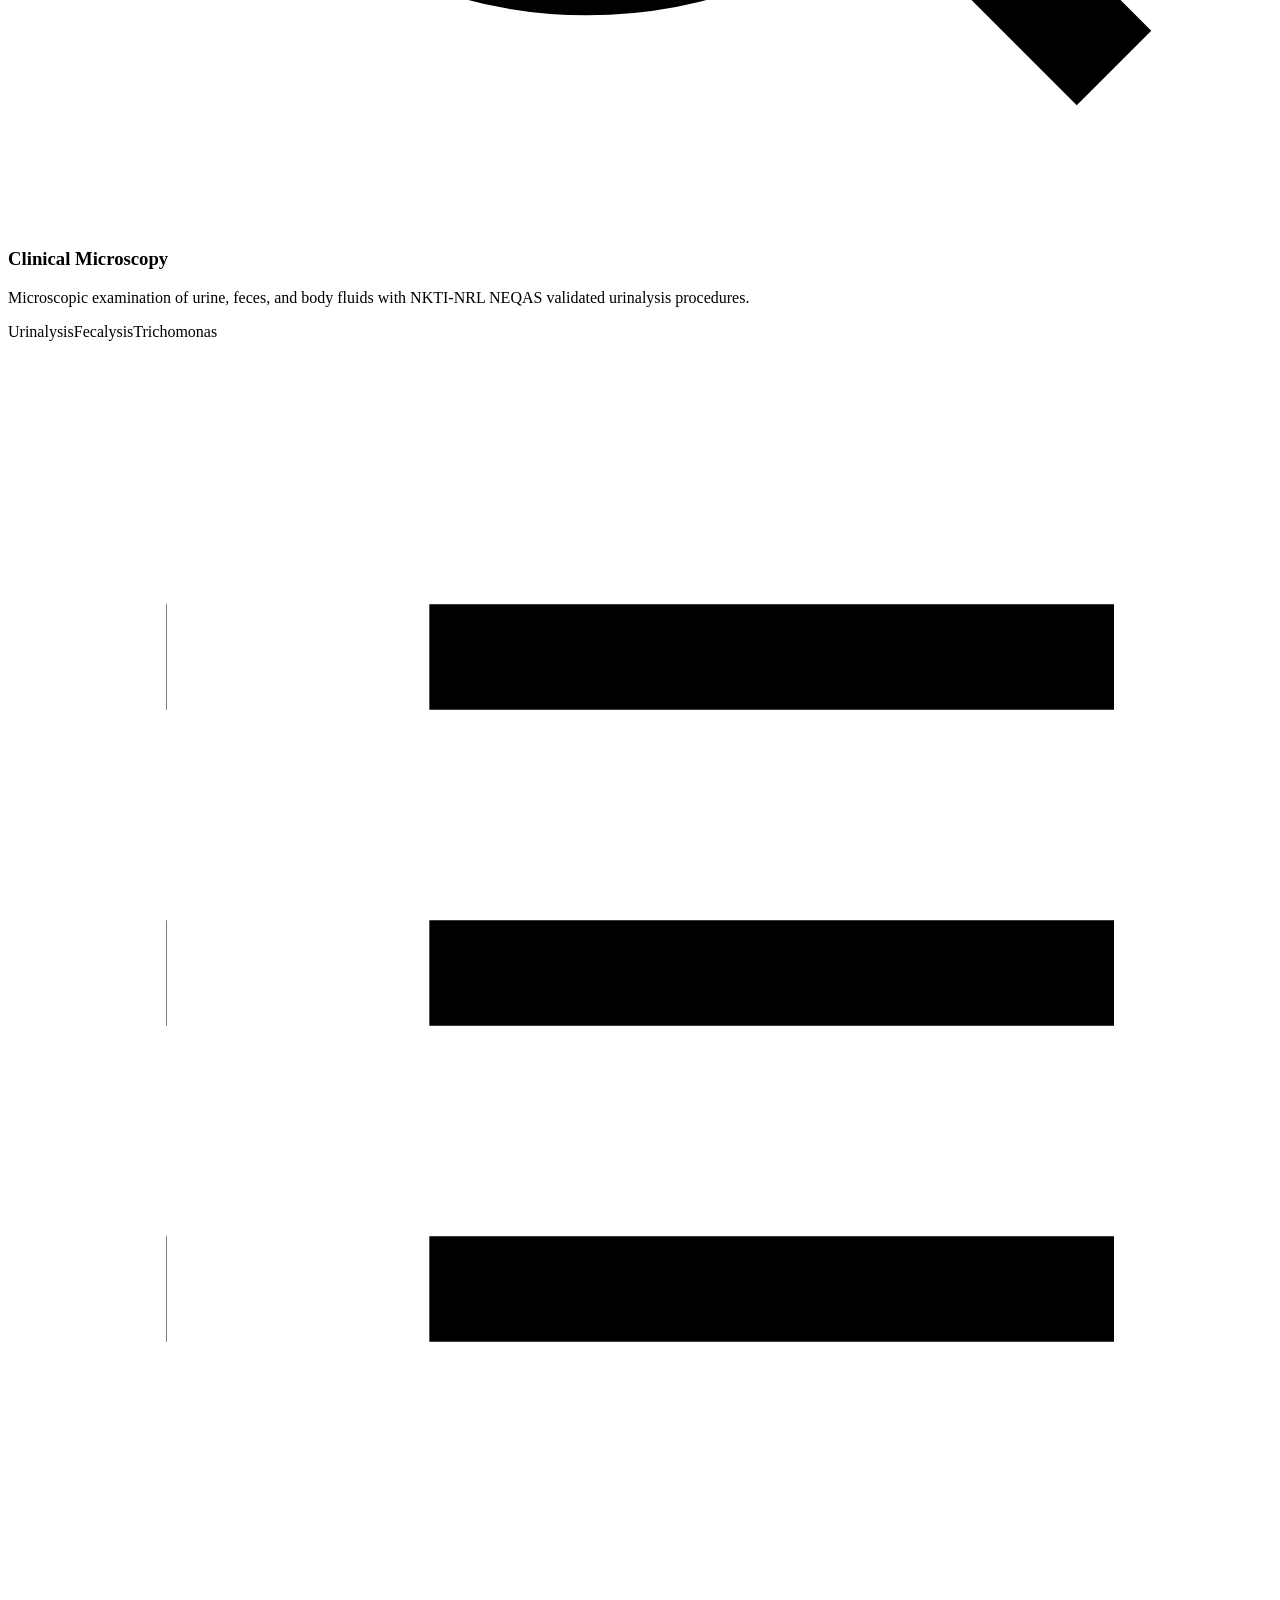
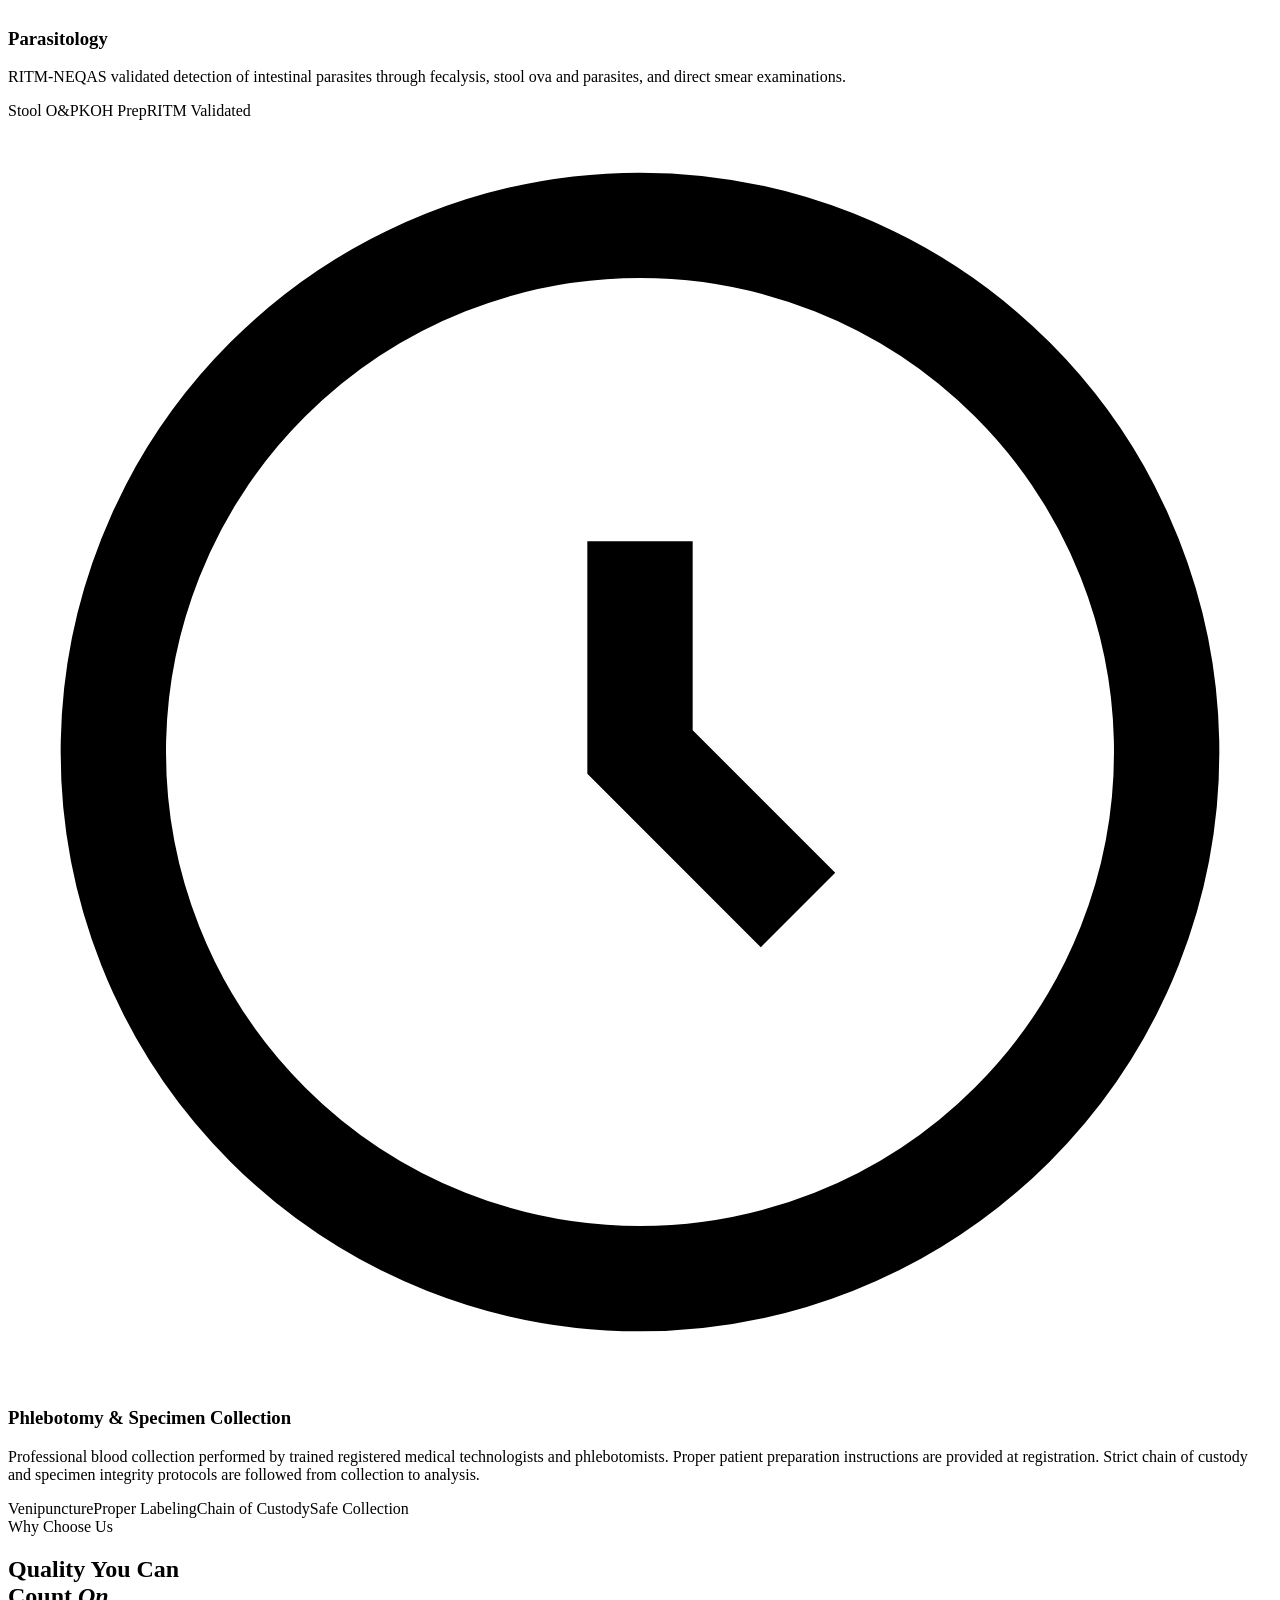
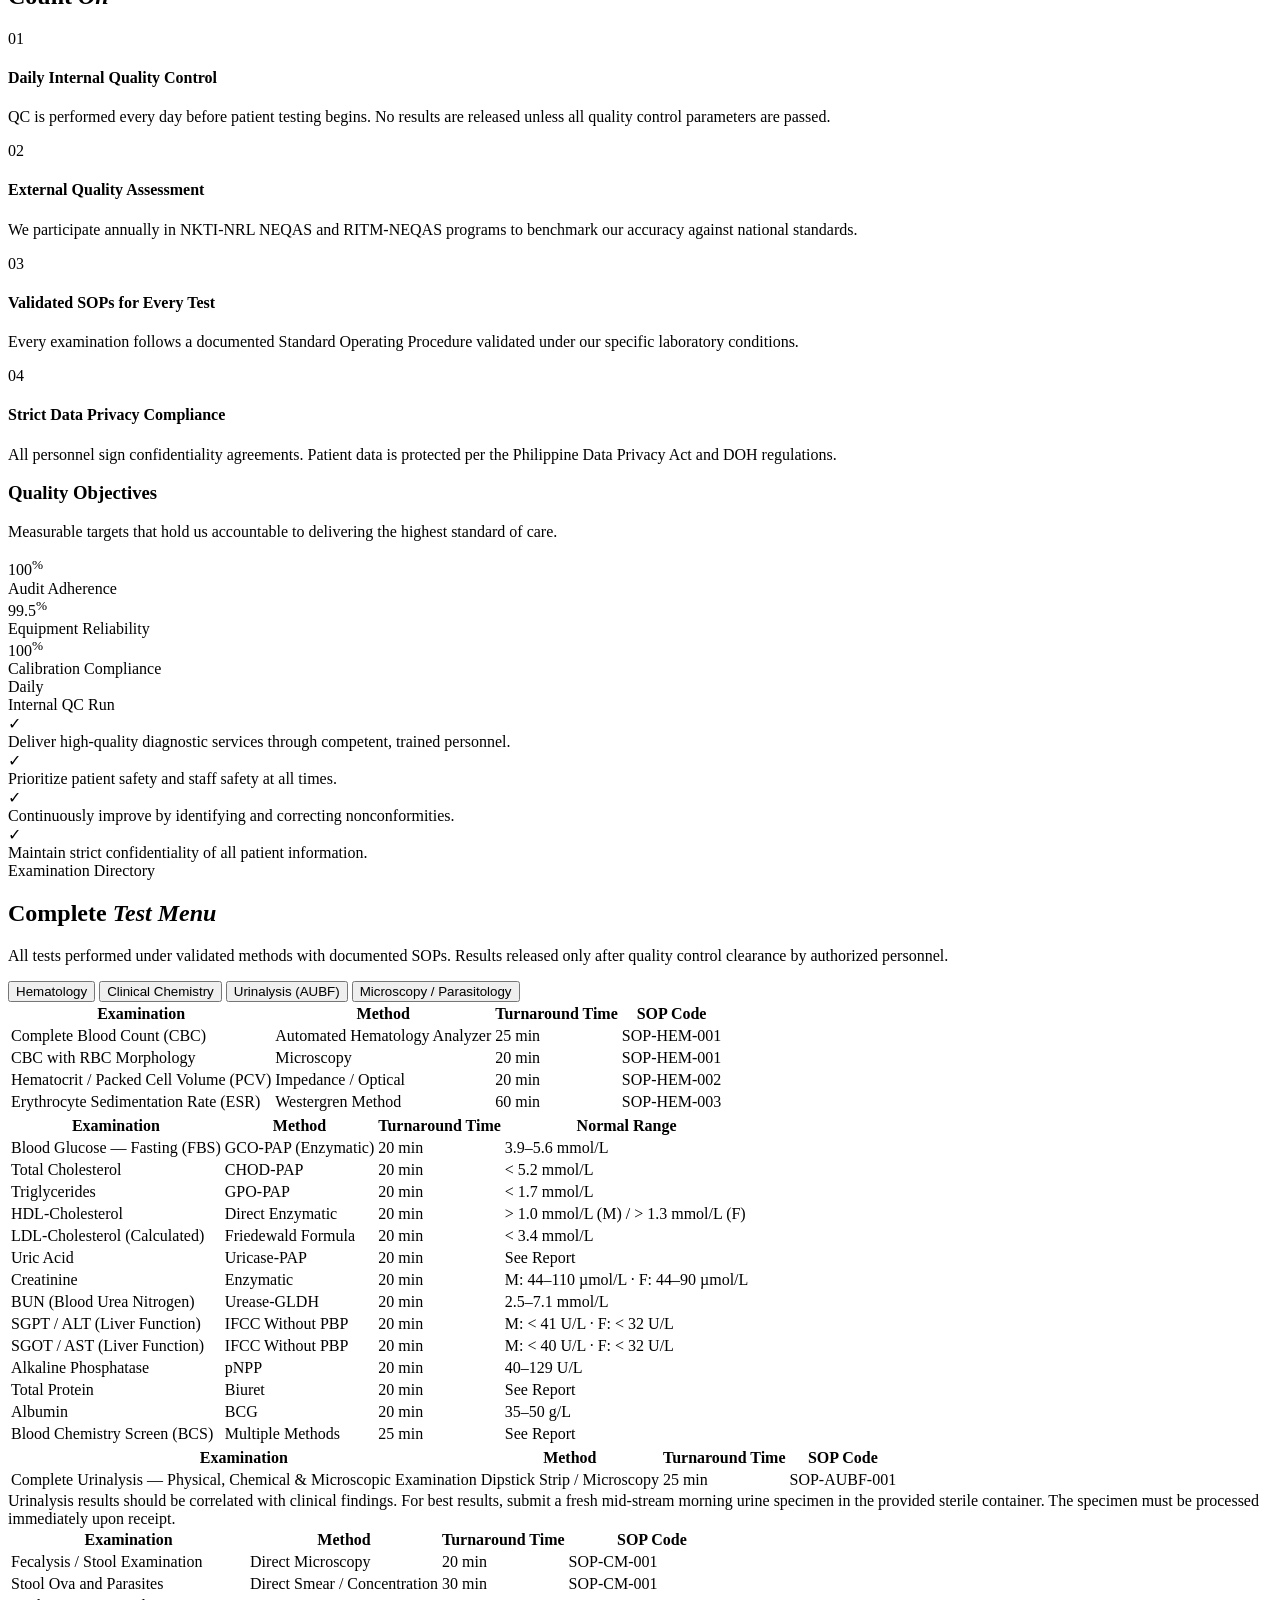
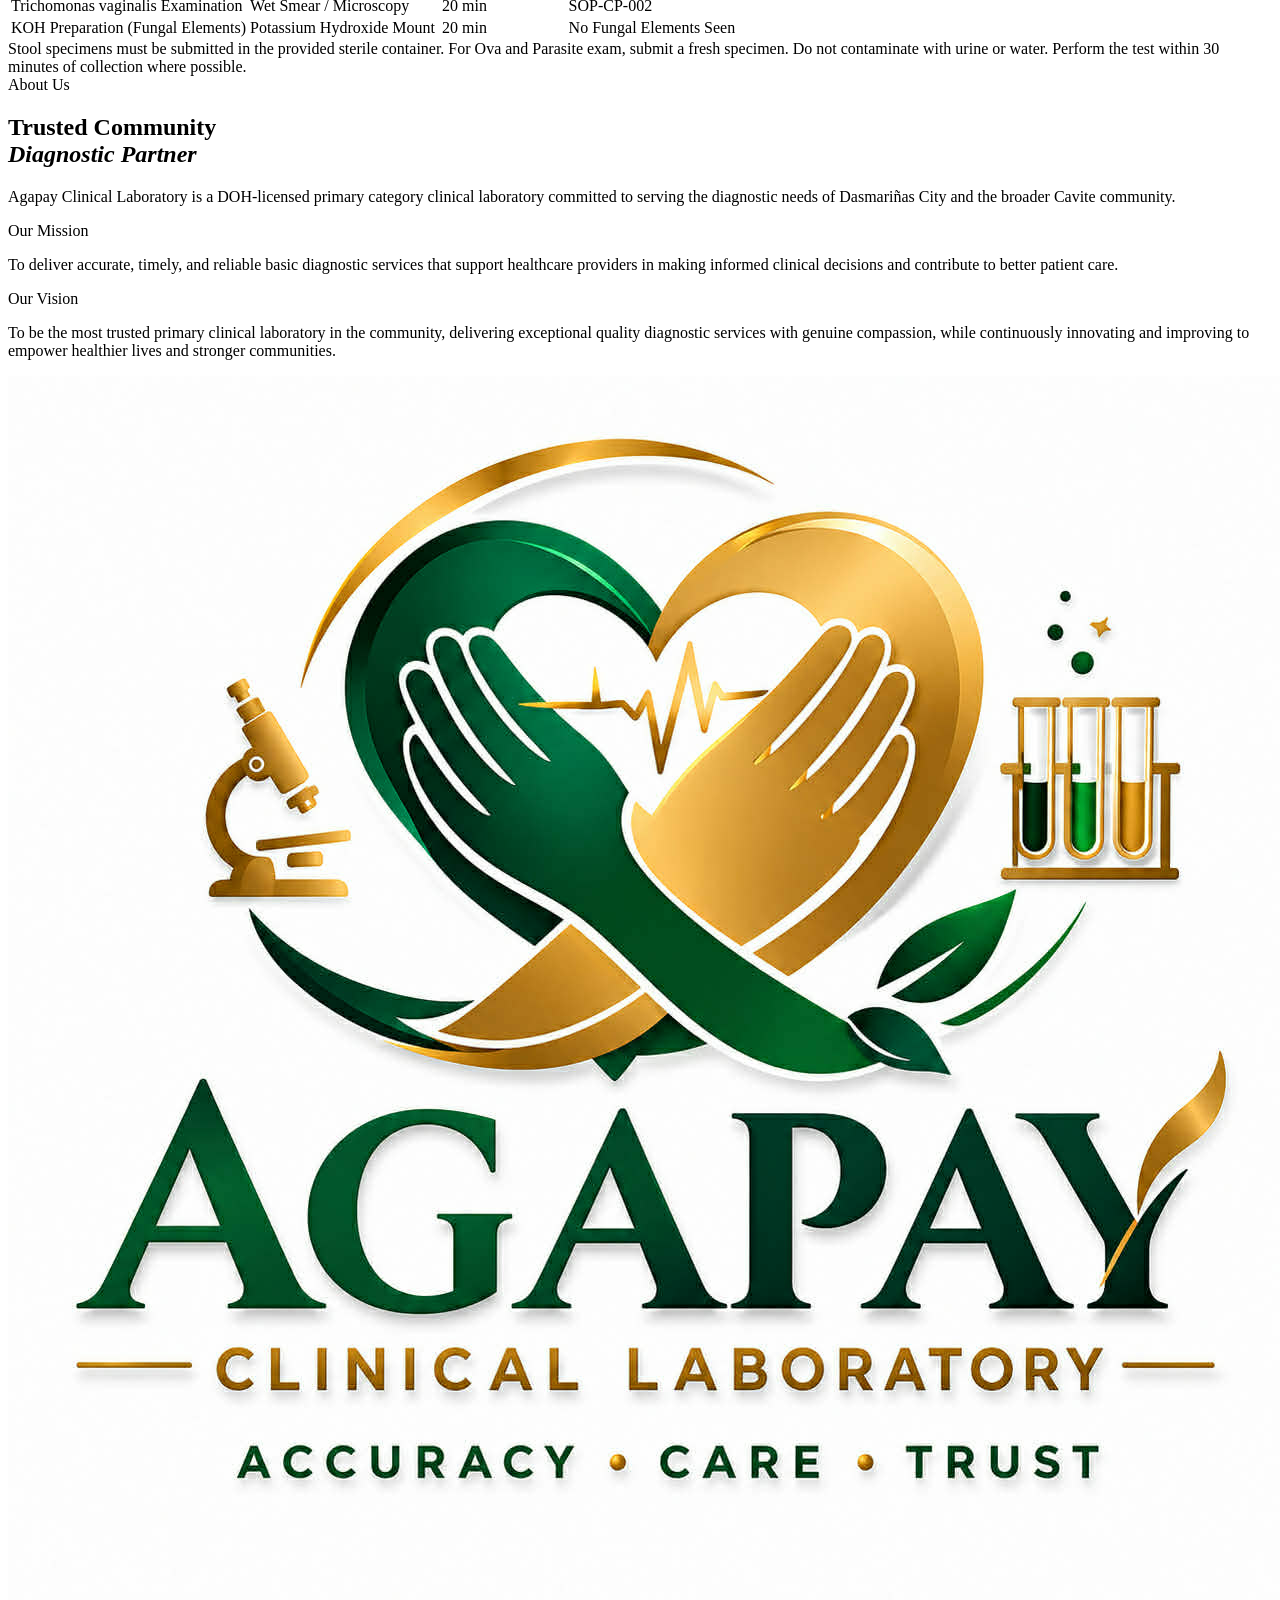
==== commit f7c18bfe: "Add files via upload" ====
--- a/index.html
+++ b/index.html
@@ -168,26 +168,7 @@
           <span class="svc-test">Urinalysis</span><span class="svc-test">Fecalysis</span><span class="svc-test">Trichomonas</span>
         </div>
       </div>
-      <div class="svc-card">
-        <div class="svc-icon">
-          <svg viewBox="0 0 24 24" fill="none" stroke="currentColor" stroke-width="2"><path d="M20.84 4.61a5.5 5.5 0 0 0-7.78 0L12 5.67l-1.06-1.06a5.5 5.5 0 0 0-7.78 7.78l1.06 1.06L12 21.23l7.78-7.78 1.06-1.06a5.5 5.5 0 0 0 0-7.78z"/></svg>
-        </div>
-        <h3>Immunology / Serology</h3>
-        <p>Rapid immunochromatographic assays for infectious disease markers and pregnancy screening with fast 15-minute results.</p>
-        <div class="svc-tests">
-          <span class="svc-test">Anti-HIV 1/2</span><span class="svc-test">Anti-HCV</span><span class="svc-test">HBsAg</span><span class="svc-test">hCG</span>
-        </div>
-      </div>
-      <div class="svc-card">
-        <div class="svc-icon">
-          <svg viewBox="0 0 24 24" fill="none" stroke="currentColor" stroke-width="2"><path d="M12 22s8-4 8-10V5l-8-3-8 3v7c0 6 8 10 8 10z"/></svg>
-        </div>
-        <h3>Microbiology</h3>
-        <p>Bacterial identification through Gram staining and acid-fast bacilli detection via AFB smear for early infection diagnosis.</p>
-        <div class="svc-tests">
-          <span class="svc-test">Gram Stain</span><span class="svc-test">AFB Smear</span>
-        </div>
-      </div>
+
       <div class="svc-card">
         <div class="svc-icon">
           <svg viewBox="0 0 24 24" fill="none" stroke="currentColor" stroke-width="2"><path d="M8 6h13M8 12h13M8 18h13M3 6h.01M3 12h.01M3 18h.01"/></svg>
@@ -266,9 +247,7 @@
   <div class="test-nav reveal">
     <button class="t-tab active" onclick="switchTab(this,'hema')">Hematology</button>
     <button class="t-tab" onclick="switchTab(this,'chem')">Clinical Chemistry</button>
-    <button class="t-tab" onclick="switchTab(this,'sero')">Immunology / Serology</button>
     <button class="t-tab" onclick="switchTab(this,'uri')">Urinalysis (AUBF)</button>
-    <button class="t-tab" onclick="switchTab(this,'micro')">Microbiology</button>
     <button class="t-tab" onclick="switchTab(this,'para')">Microscopy / Parasitology</button>
   </div>
   <div class="t-panels reveal">
@@ -304,17 +283,7 @@
         </tbody>
       </table>
     </div>
-    <div class="t-panel" id="panel-sero">
-      <table class="t-table">
-        <thead><tr><th>Examination</th><th>Method</th><th>Turnaround Time</th><th>Expected Result</th></tr></thead>
-        <tbody>
-          <tr><td>Urine Pregnancy Test (hCG)</td><td class="ref-cell">Immunochromatographic Assay</td><td><span class="tat-badge">15 min</span></td><td class="ref-cell">Negative</td></tr>
-          <tr><td>Hepatitis B Surface Antigen (HBsAg)</td><td class="ref-cell">Rapid Immunochromatographic</td><td><span class="tat-badge">15 min</span></td><td class="ref-cell">Non-Reactive</td></tr>
-          <tr><td>Anti-HCV (Hepatitis C Antibody)</td><td class="ref-cell">Rapid Immunochromatographic</td><td><span class="tat-badge">15 min</span></td><td class="ref-cell">Non-Reactive</td></tr>
-          <tr><td>Anti-HIV 1/2</td><td class="ref-cell">Rapid Immunochromatographic</td><td><span class="tat-badge">15 min</span></td><td class="ref-cell">Non-Reactive</td></tr>
-        </tbody>
-      </table>
-    </div>
+
     <div class="t-panel" id="panel-uri">
       <table class="t-table">
         <thead><tr><th>Examination</th><th>Method</th><th>Turnaround Time</th><th>SOP Code</th></tr></thead>
@@ -324,15 +293,7 @@
       </table>
       <div class="disclaimer">Urinalysis results should be correlated with clinical findings. For best results, submit a fresh mid-stream morning urine specimen in the provided sterile container. The specimen must be processed immediately upon receipt.</div>
     </div>
-    <div class="t-panel" id="panel-micro">
-      <table class="t-table">
-        <thead><tr><th>Examination</th><th>Method</th><th>Turnaround Time</th><th>Expected Result</th></tr></thead>
-        <tbody>
-          <tr><td>AFB Smear (Acid-Fast Bacilli)</td><td class="ref-cell">Ziehl-Neelsen Microscopy</td><td><span class="tat-badge">30 min</span></td><td class="ref-cell">Negative</td></tr>
-          <tr><td>Gram Stain</td><td class="ref-cell">Gram Staining / Microscopy</td><td><span class="tat-badge">20 min</span></td><td class="ref-cell">Negative</td></tr>
-        </tbody>
-      </table>
-    </div>
+
     <div class="t-panel" id="panel-para">
       <table class="t-table">
         <thead><tr><th>Examination</th><th>Method</th><th>Turnaround Time</th><th>SOP Code</th></tr></thead>
@@ -553,7 +514,6 @@
       <h3>Estimated Turnaround Times</h3>
       <p>Most routine results are available the same day. Turnaround time may vary depending on specimen type and time of receipt.</p>
       <div class="tat-items">
-        <div class="tat-item"><div class="tat-time">15<em> min</em></div><div class="tat-type">Serology / Immunology</div></div>
         <div class="tat-item"><div class="tat-time">20<em> min</em></div><div class="tat-type">Chemistry / Microscopy</div></div>
         <div class="tat-item"><div class="tat-time">25<em> min</em></div><div class="tat-type">CBC / Urinalysis</div></div>
         <div class="tat-item"><div class="tat-time">60<em> min</em></div><div class="tat-type">ESR / Cultures</div></div>
@@ -620,22 +580,12 @@
                 <option>Total Protein / Albumin</option>
                 <option>Blood Chemistry Screen (BCS)</option>
               </optgroup>
-              <optgroup label="Immunology / Serology">
-                <option>Pregnancy Test (hCG)</option>
-                <option>HBsAg (Hepatitis B)</option>
-                <option>Anti-HCV (Hepatitis C)</option>
-                <option>Anti-HIV 1/2</option>
-              </optgroup>
               <optgroup label="Urinalysis / Microscopy / Parasitology">
                 <option>Complete Urinalysis (AUBF)</option>
                 <option>Fecalysis / Stool Examination</option>
                 <option>Stool Ova and Parasites</option>
                 <option>Trichomonas vaginalis Examination</option>
                 <option>KOH Preparation</option>
-              </optgroup>
-              <optgroup label="Microbiology">
-                <option>AFB Smear</option>
-                <option>Gram Stain</option>
               </optgroup>
               <optgroup label="Packages">
                 <option>Pre-Employment Package</option>
@@ -682,8 +632,6 @@
         <li><a href="#services">Hematology</a></li>
         <li><a href="#services">Clinical Chemistry</a></li>
         <li><a href="#services">Clinical Microscopy</a></li>
-        <li><a href="#services">Immunology / Serology</a></li>
-        <li><a href="#services">Microbiology</a></li>
         <li><a href="#services">Phlebotomy</a></li>
       </ul>
     </div>
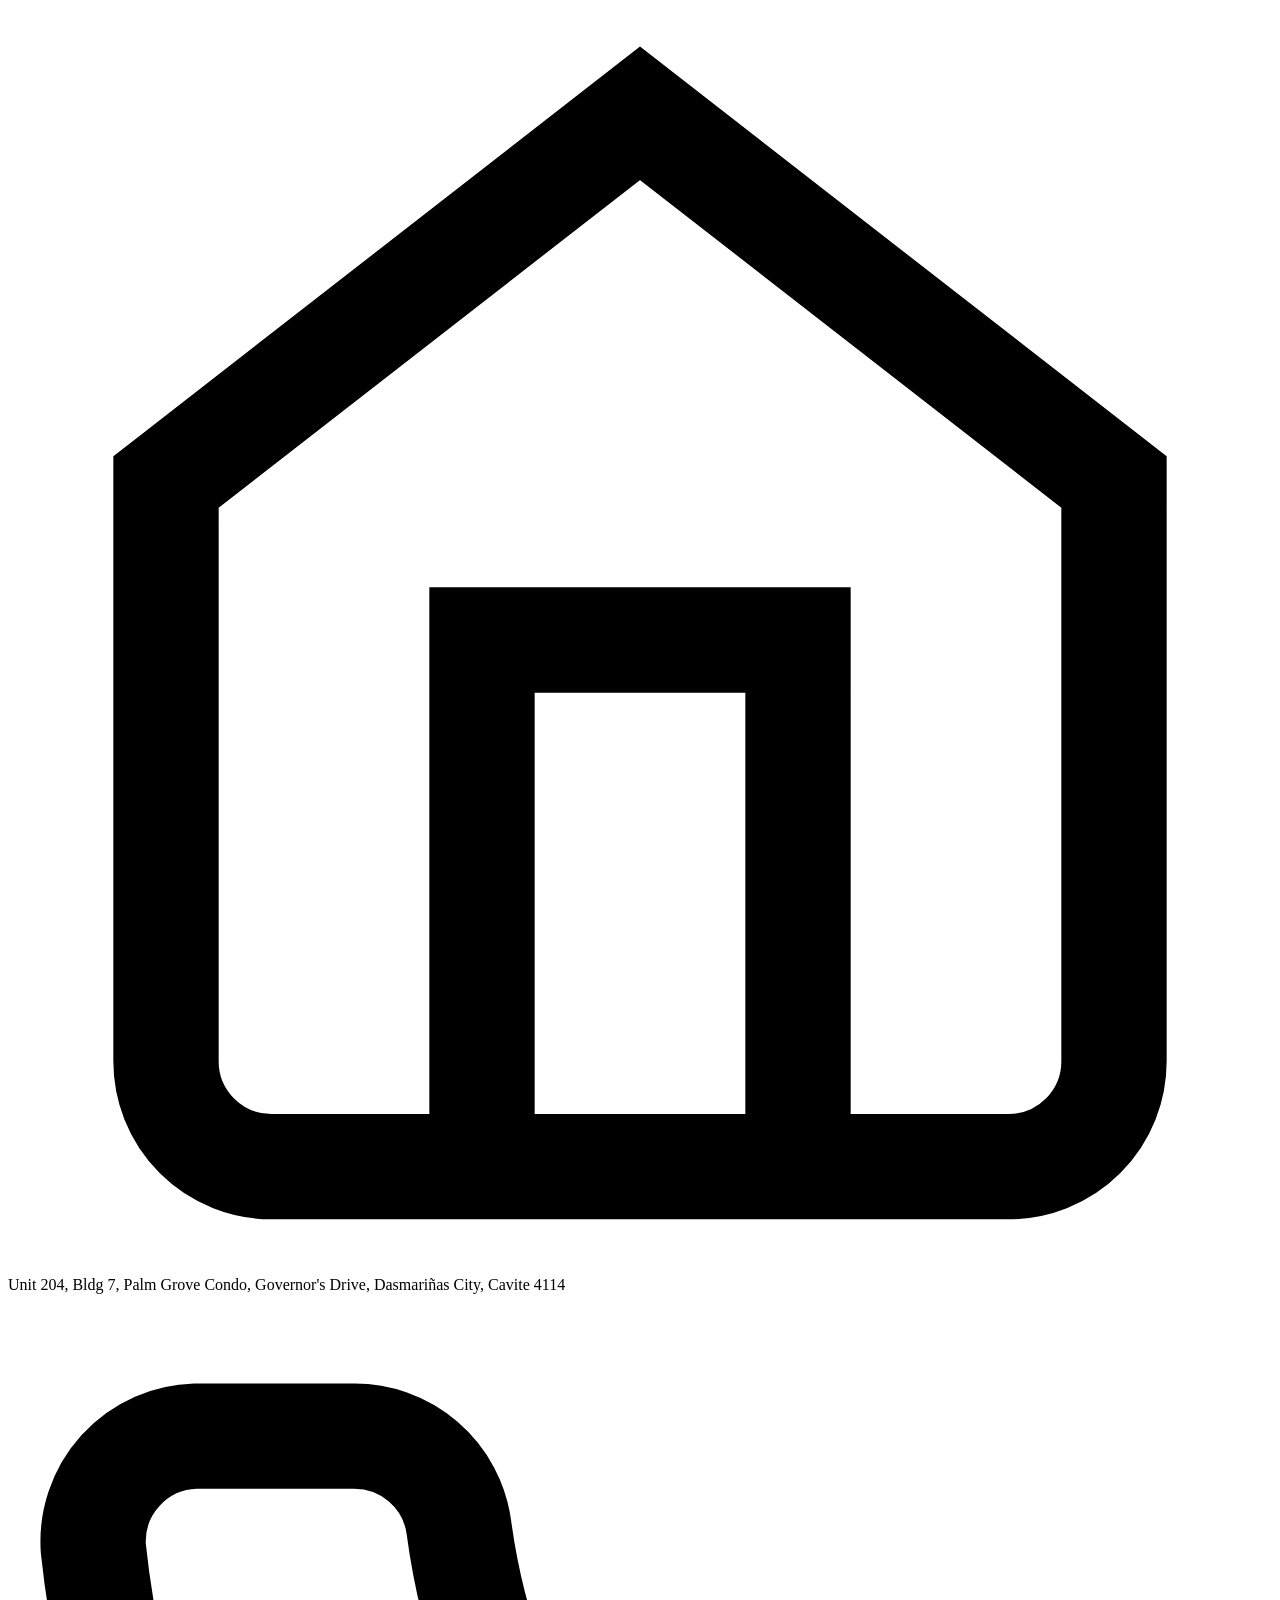
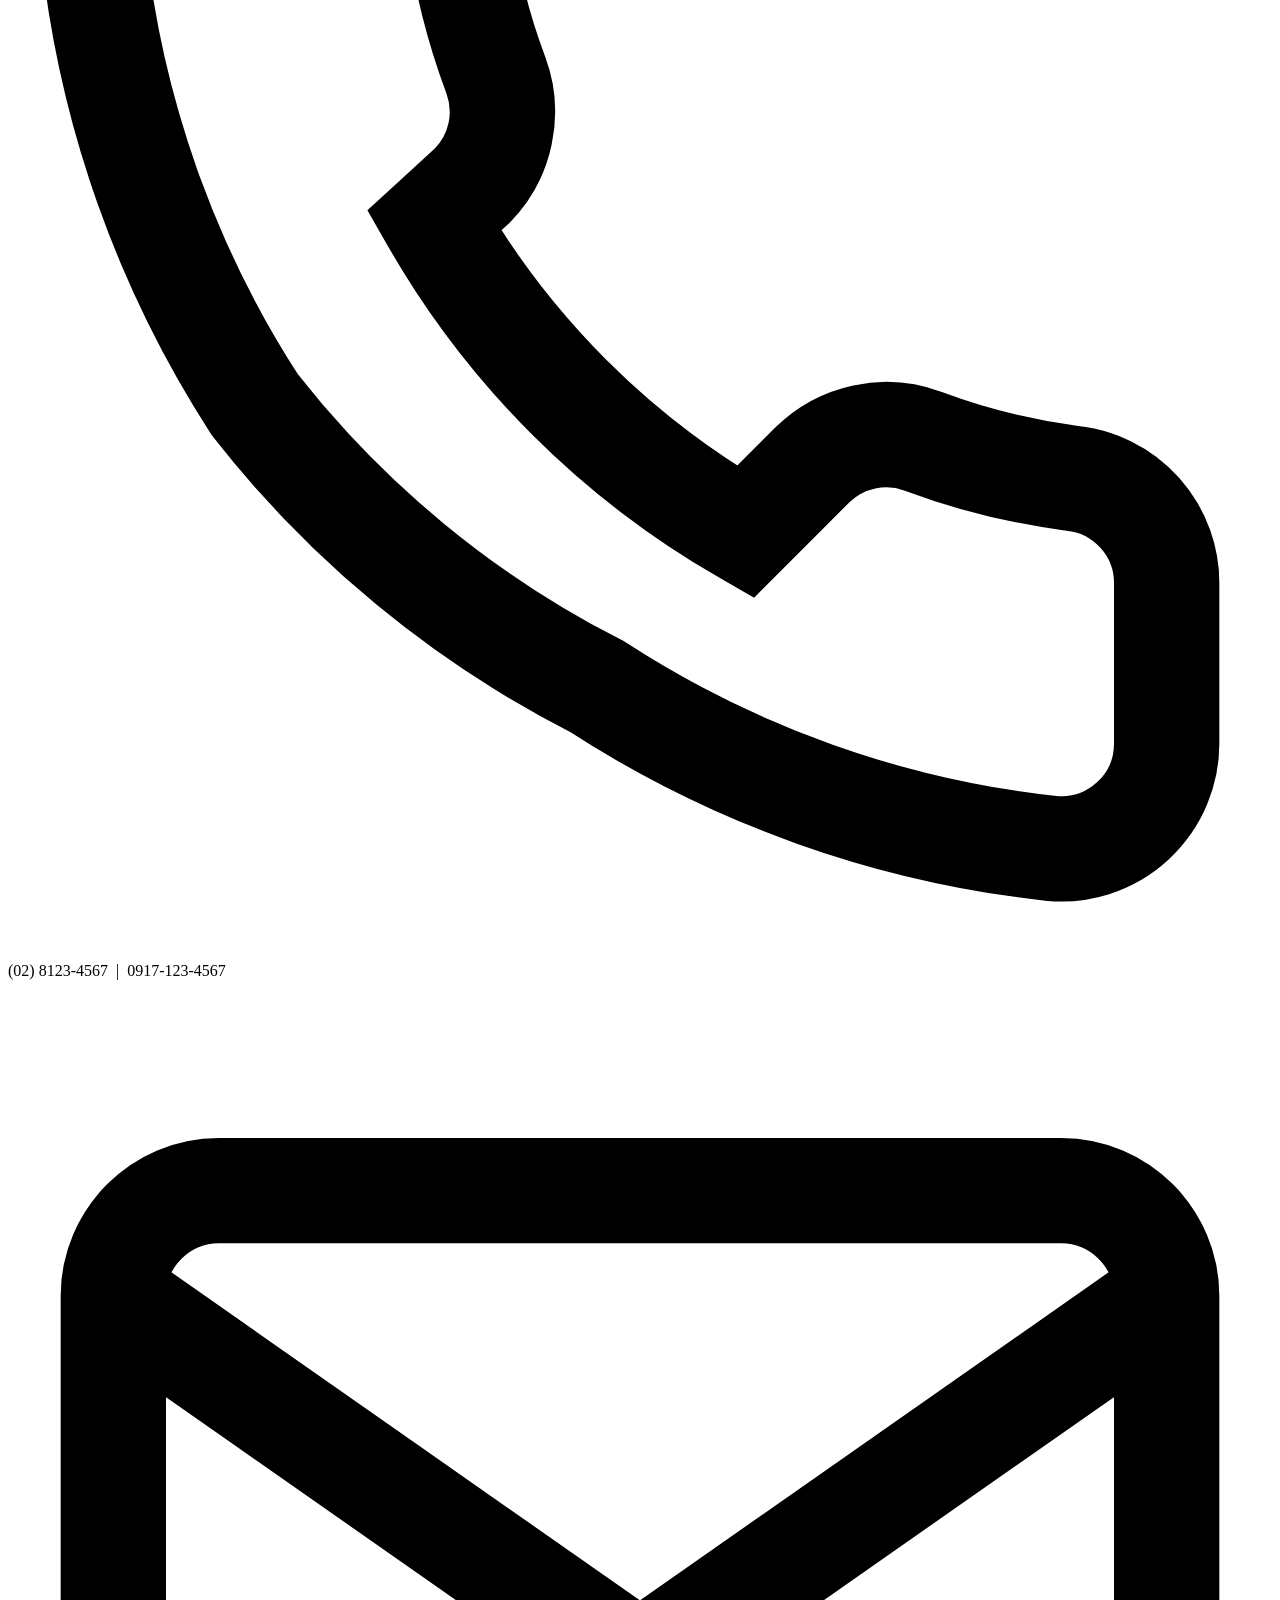
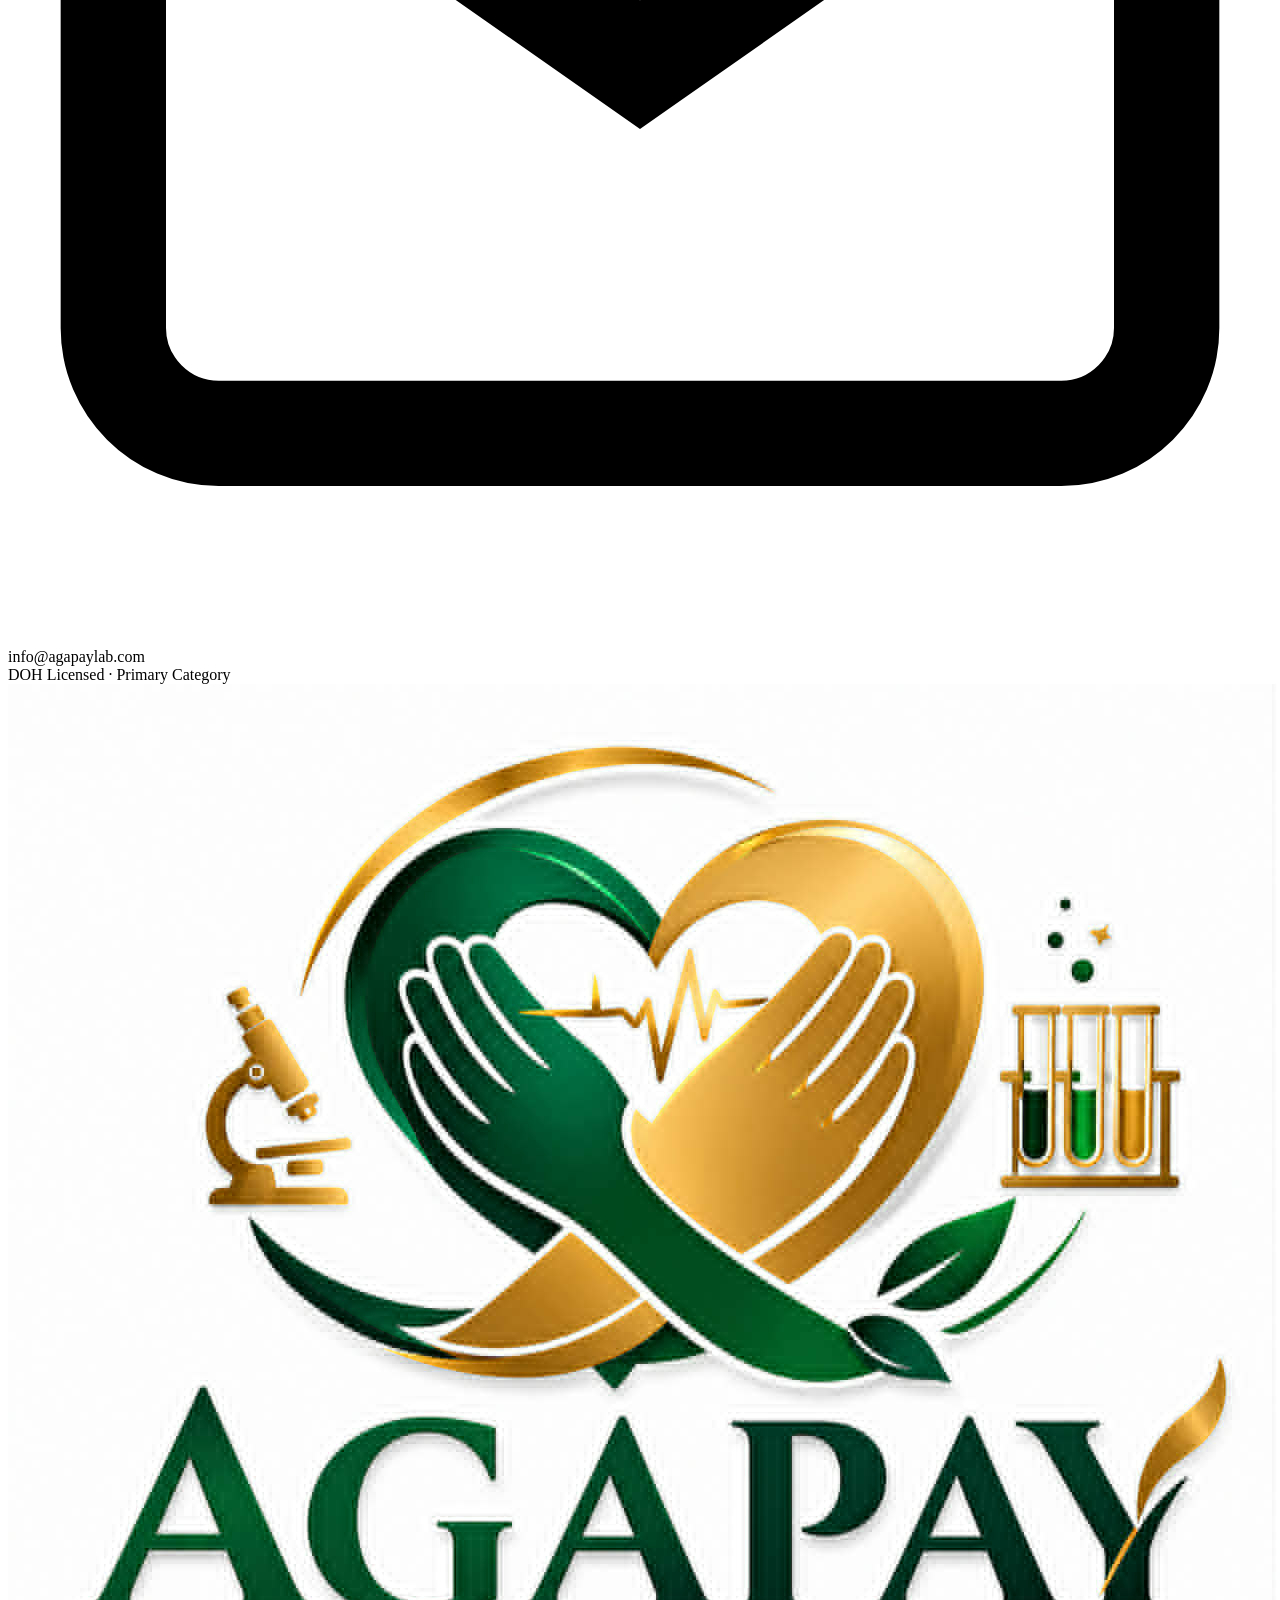
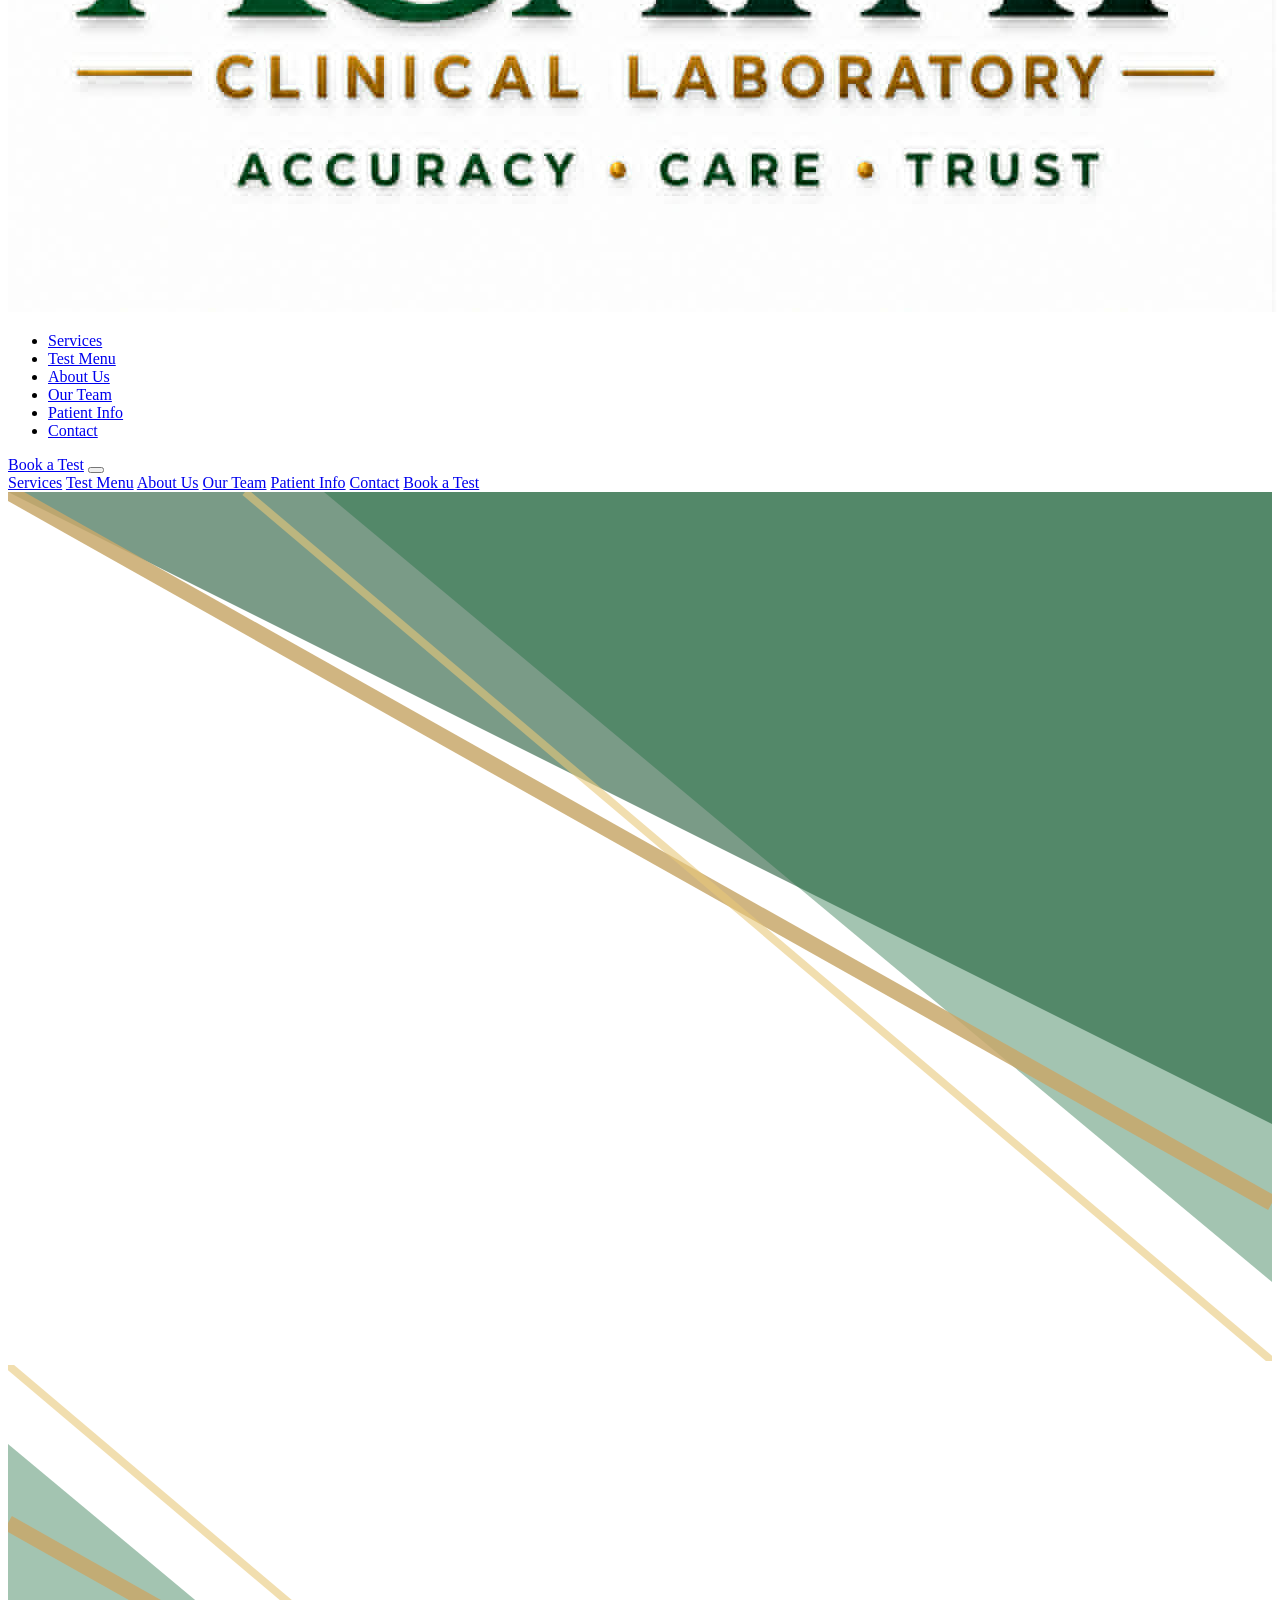
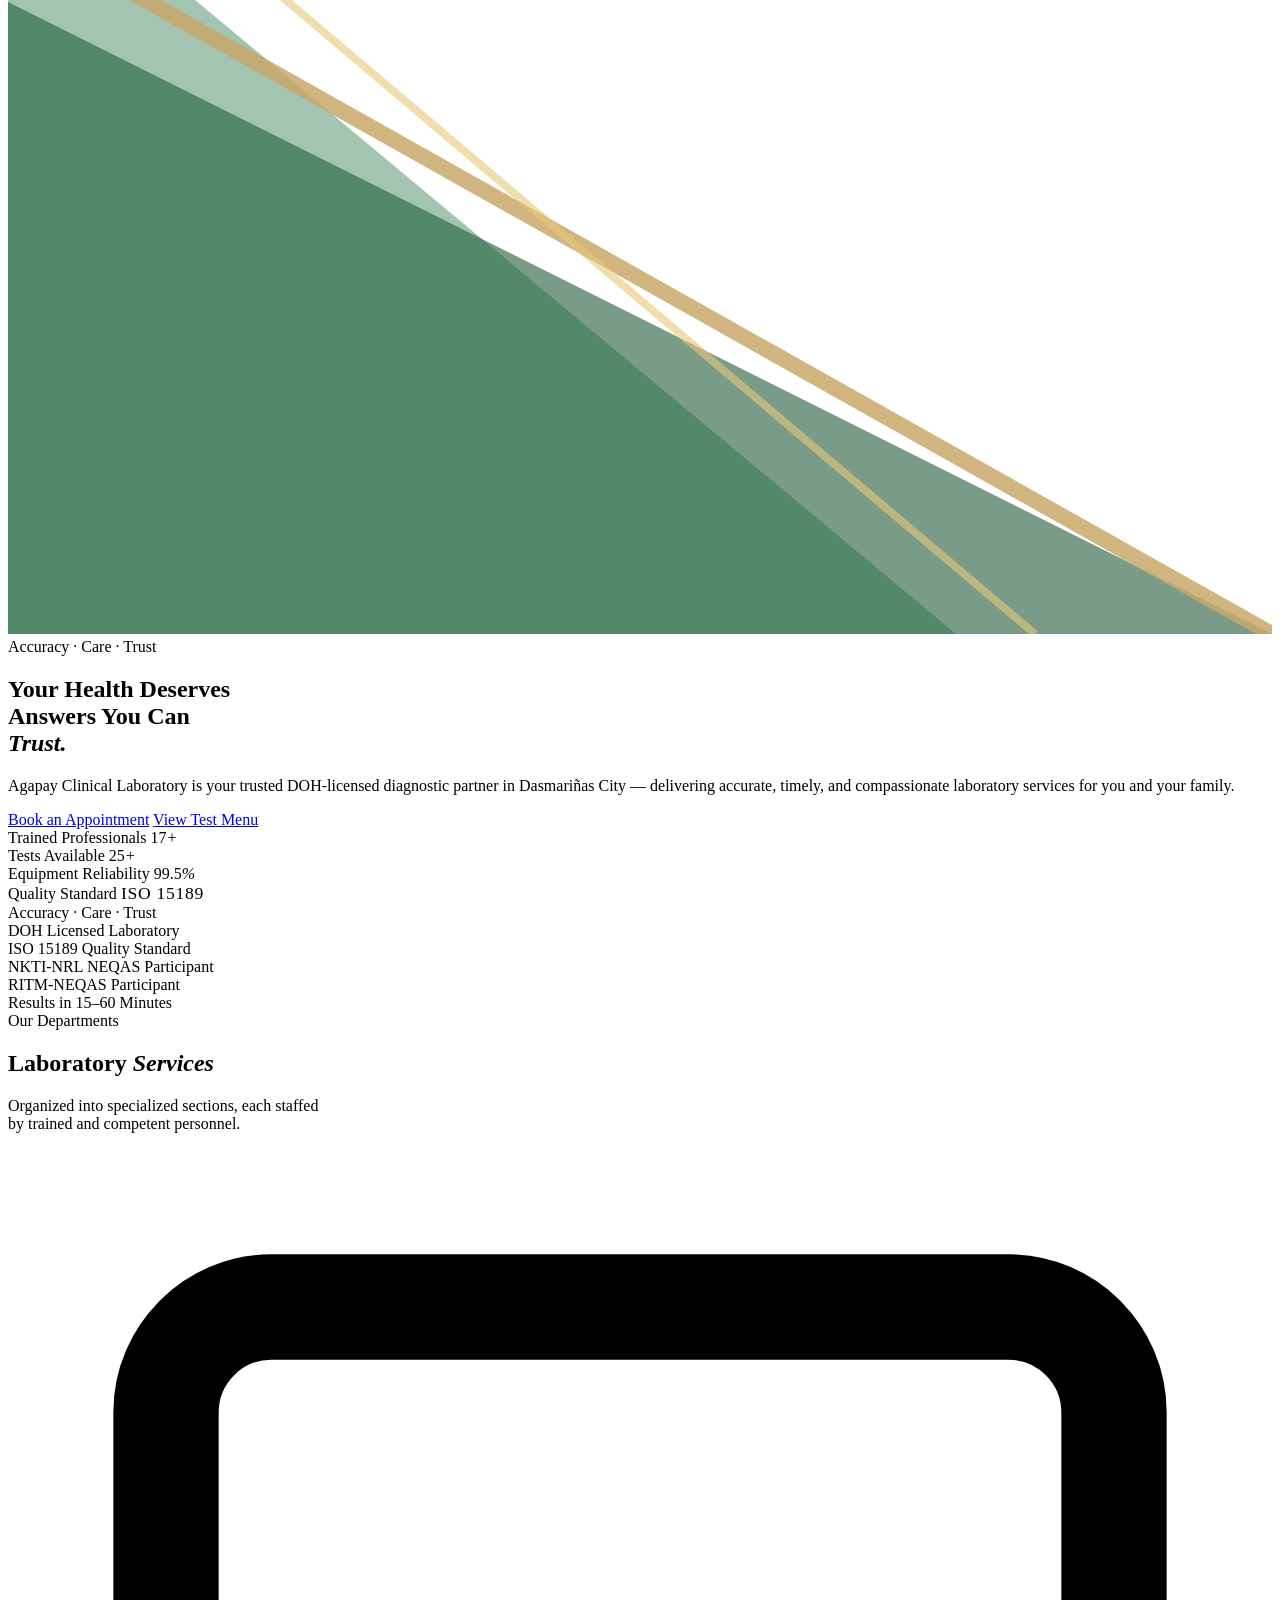
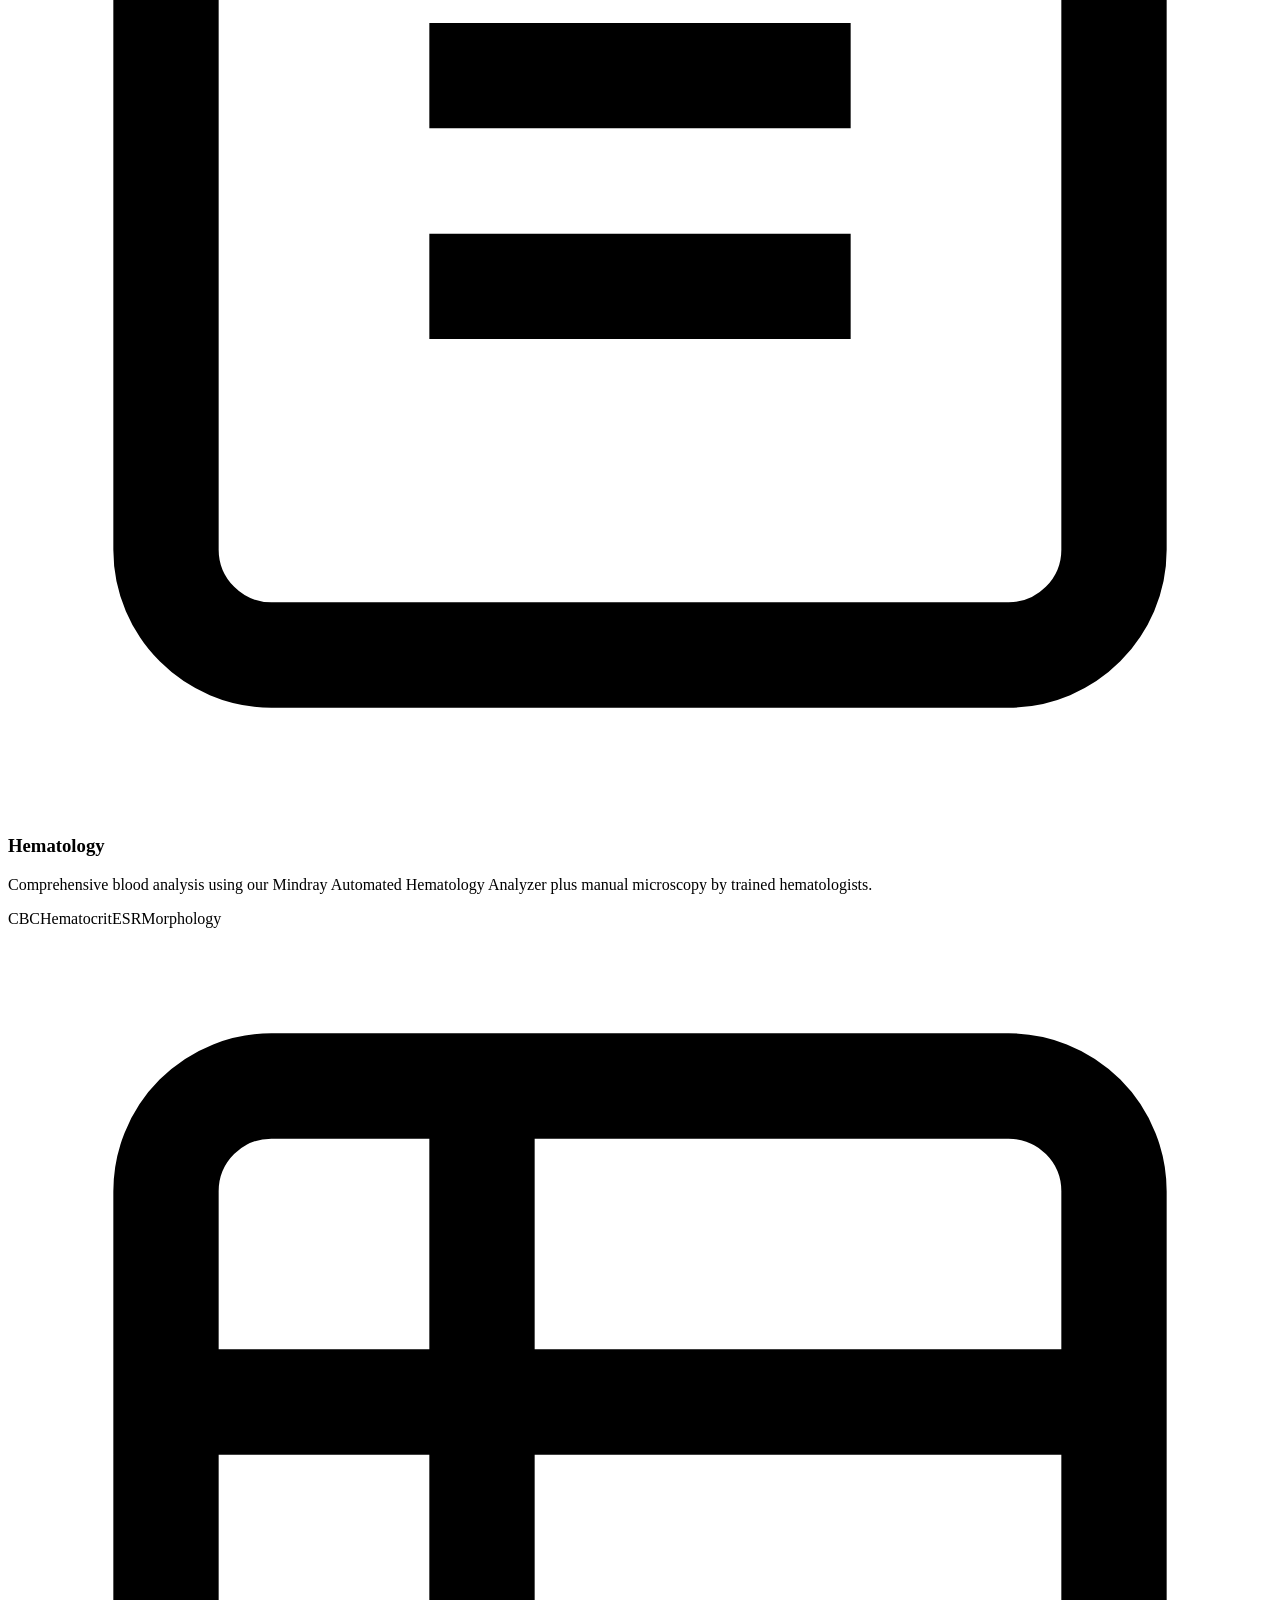
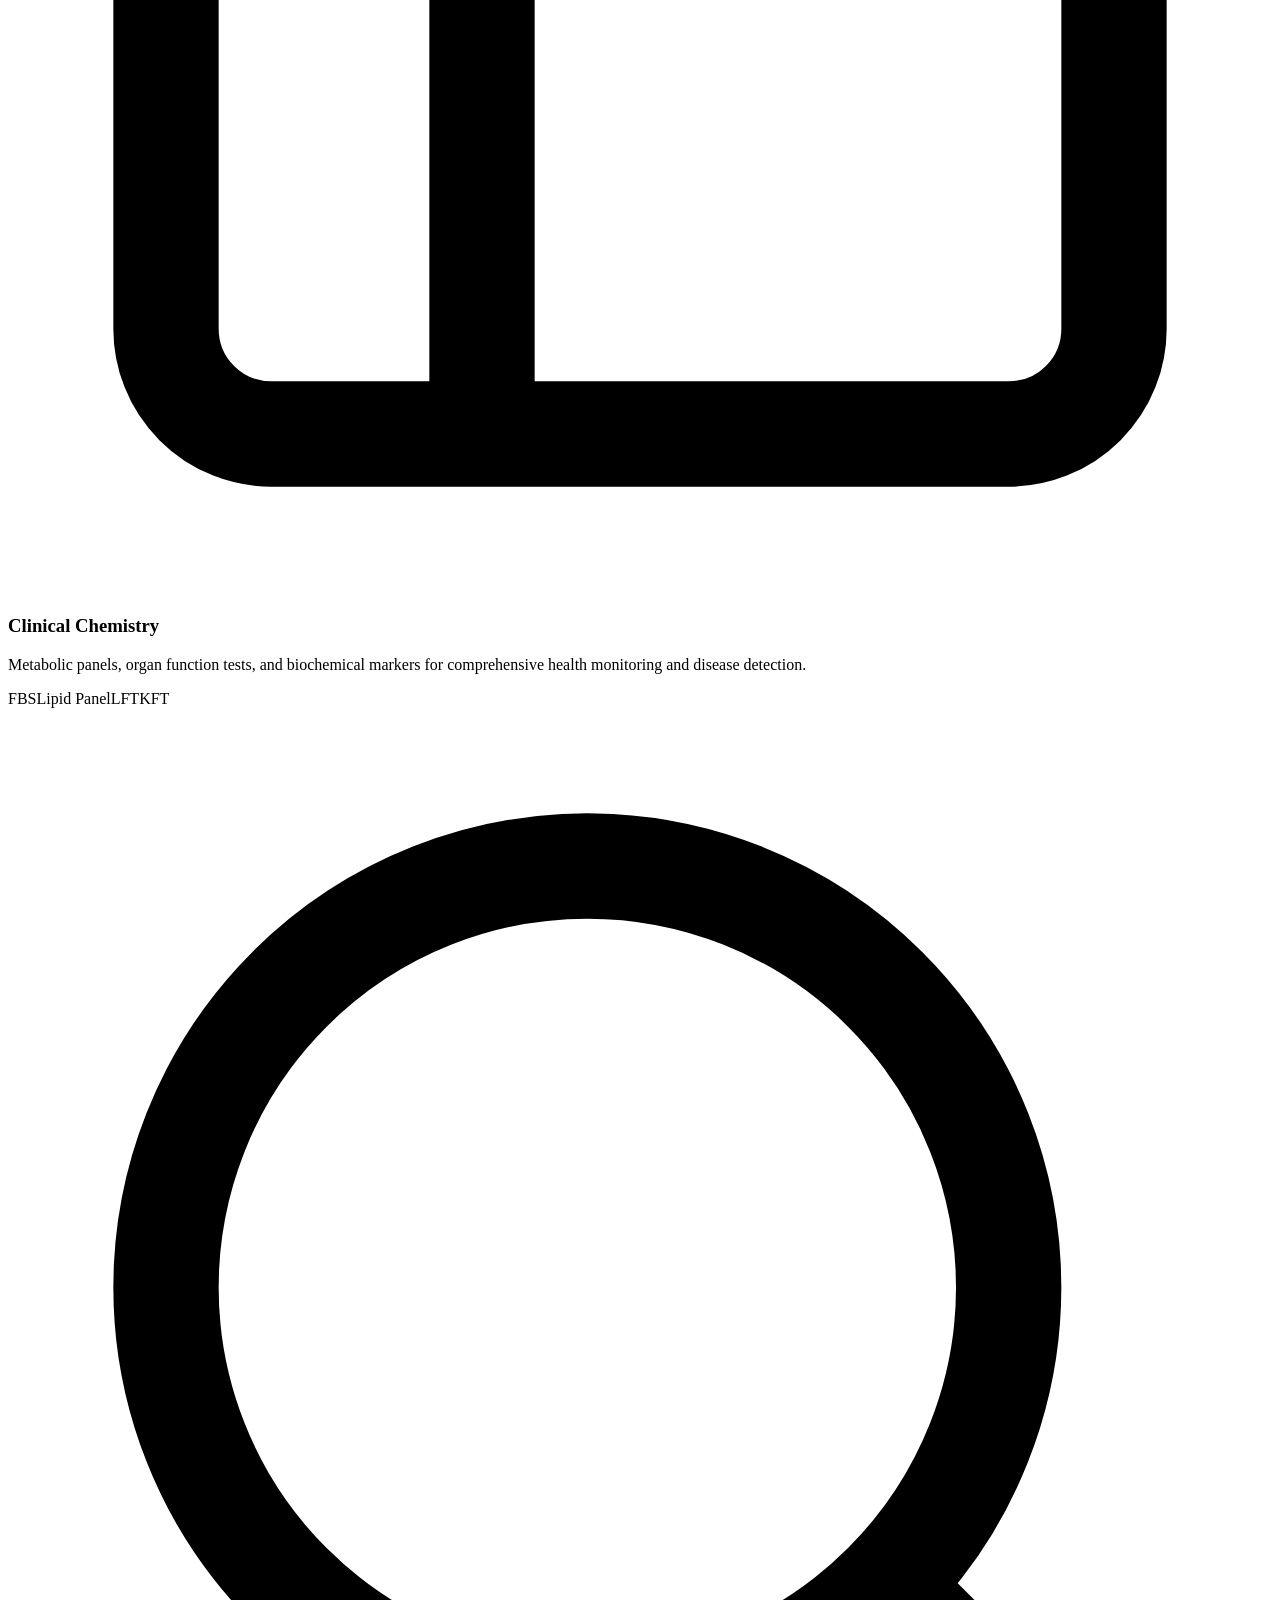
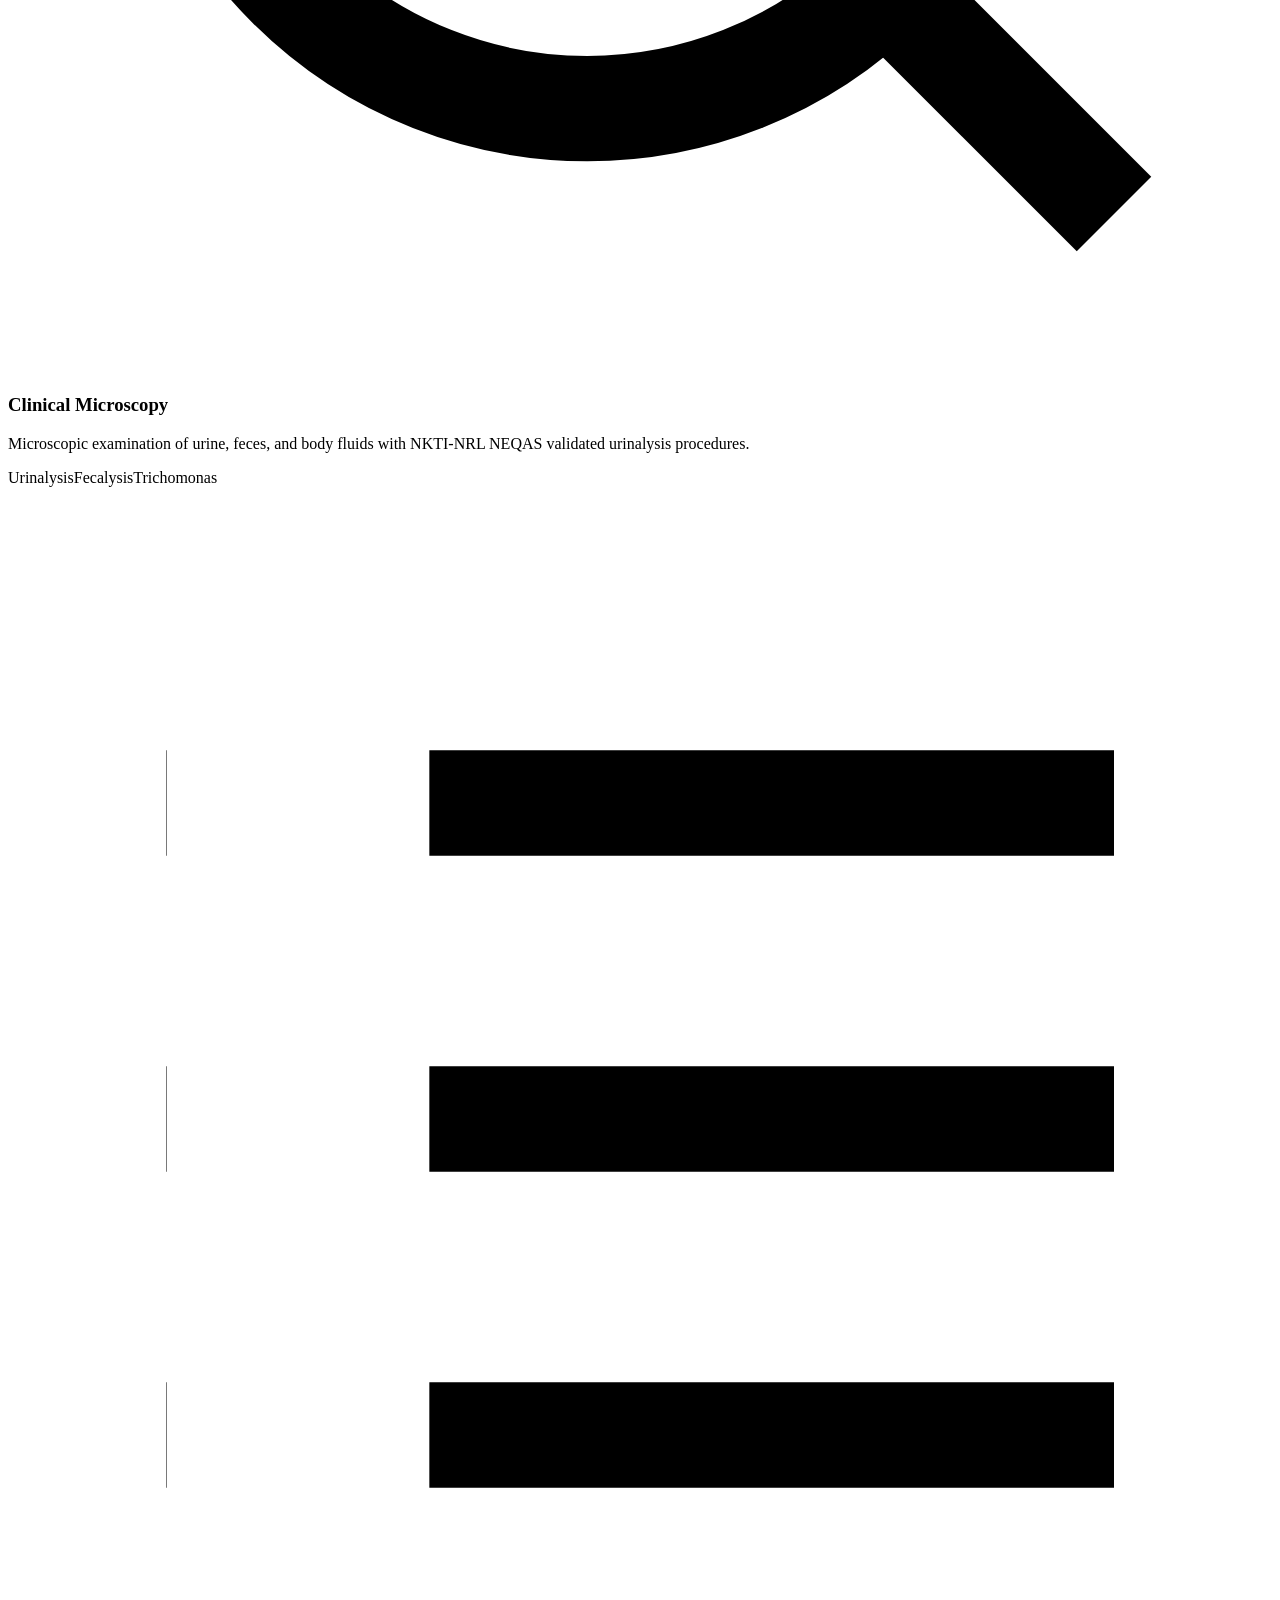
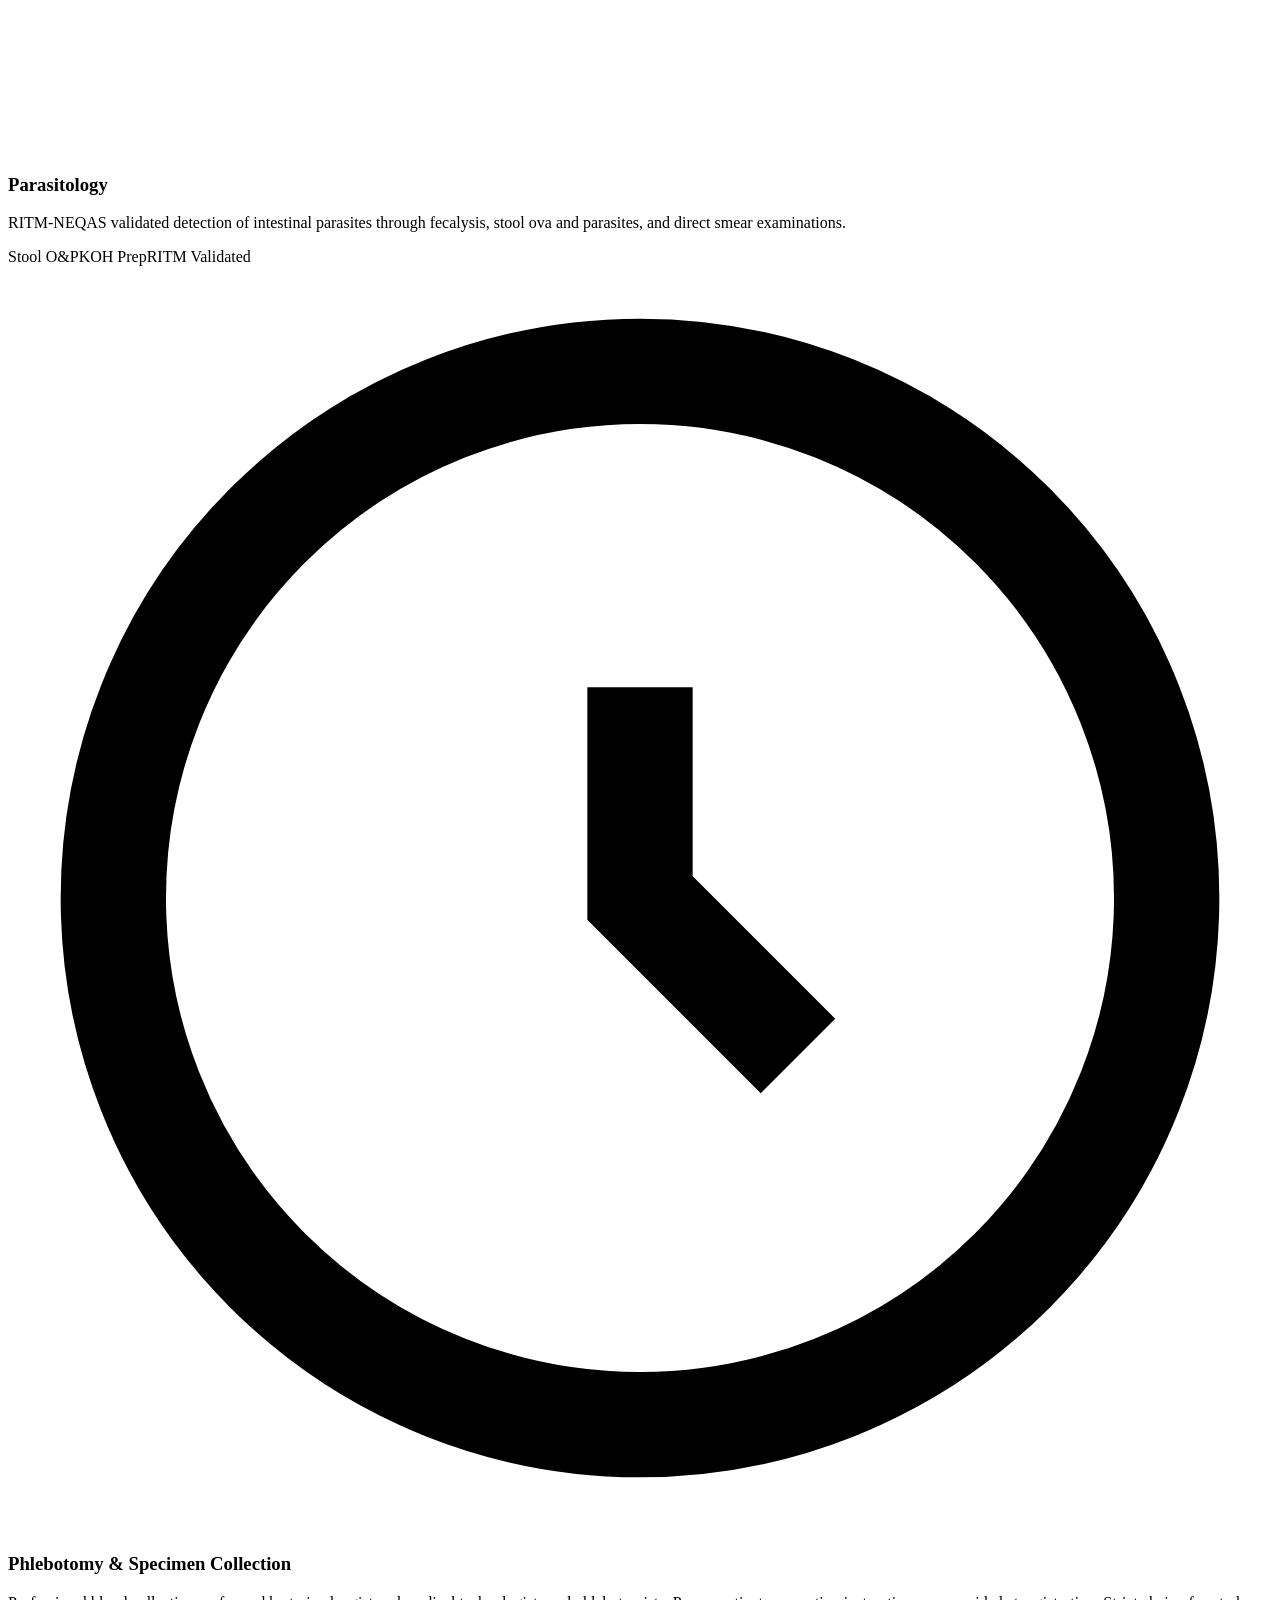
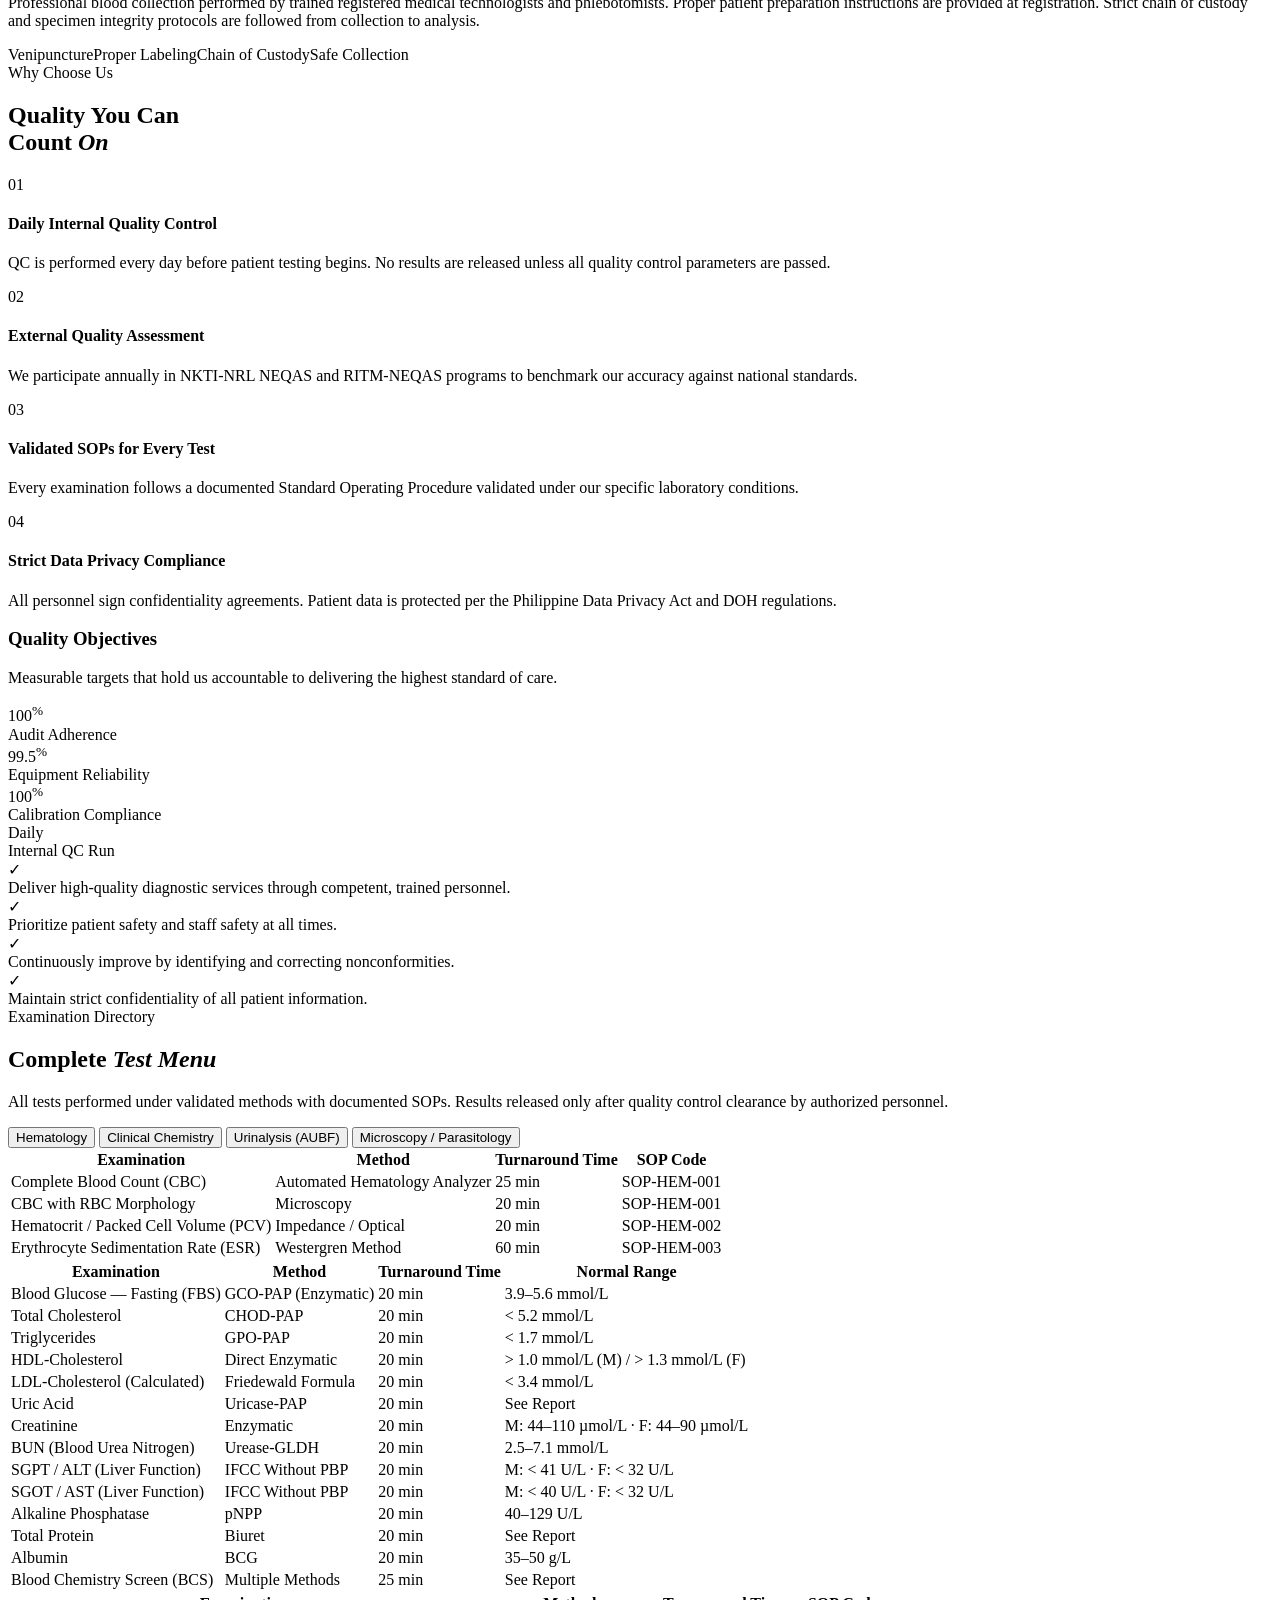
==== commit 515c191f: "Add files via upload" ====
--- a/index.html
+++ b/index.html
@@ -84,7 +84,21 @@
 
 <!-- HERO -->
 <section class="hero" id="home">
-  <div class="hero-pattern"></div>
+  <div class="hero-pattern">
+  <!-- Wavy / diagonal corner decorations -->
+  <svg class="hero-deco hero-deco--tr" viewBox="0 0 320 220" xmlns="http://www.w3.org/2000/svg" preserveAspectRatio="none">
+    <polygon points="320,0 0,0 320,160" fill="#0D4A26" opacity="0.55"/>
+    <polygon points="320,0 80,0 320,200" fill="#1A6B3E" opacity="0.4"/>
+    <polyline points="0,0 320,180" fill="none" stroke="#C8A86B" stroke-width="4" opacity="0.85"/>
+    <polyline points="60,0 320,220" fill="none" stroke="#E8C97A" stroke-width="2" opacity="0.6"/>
+  </svg>
+  <svg class="hero-deco hero-deco--bl" viewBox="0 0 320 220" xmlns="http://www.w3.org/2000/svg" preserveAspectRatio="none">
+    <polygon points="0,220 320,220 0,60" fill="#0D4A26" opacity="0.55"/>
+    <polygon points="0,220 240,220 0,20" fill="#1A6B3E" opacity="0.4"/>
+    <polyline points="320,220 0,40" fill="none" stroke="#C8A86B" stroke-width="4" opacity="0.85"/>
+    <polyline points="260,220 0,0" fill="none" stroke="#E8C97A" stroke-width="2" opacity="0.6"/>
+  </svg>
+  </div><!-- end hero-pattern -->
   <div class="hero-content">
     <div class="hero-tagline"><span class="tagdot"></span>Accuracy · Care · Trust</div>
     <h1>Your Health Deserves<br>Answers You Can<br><em>Trust.</em></h1>
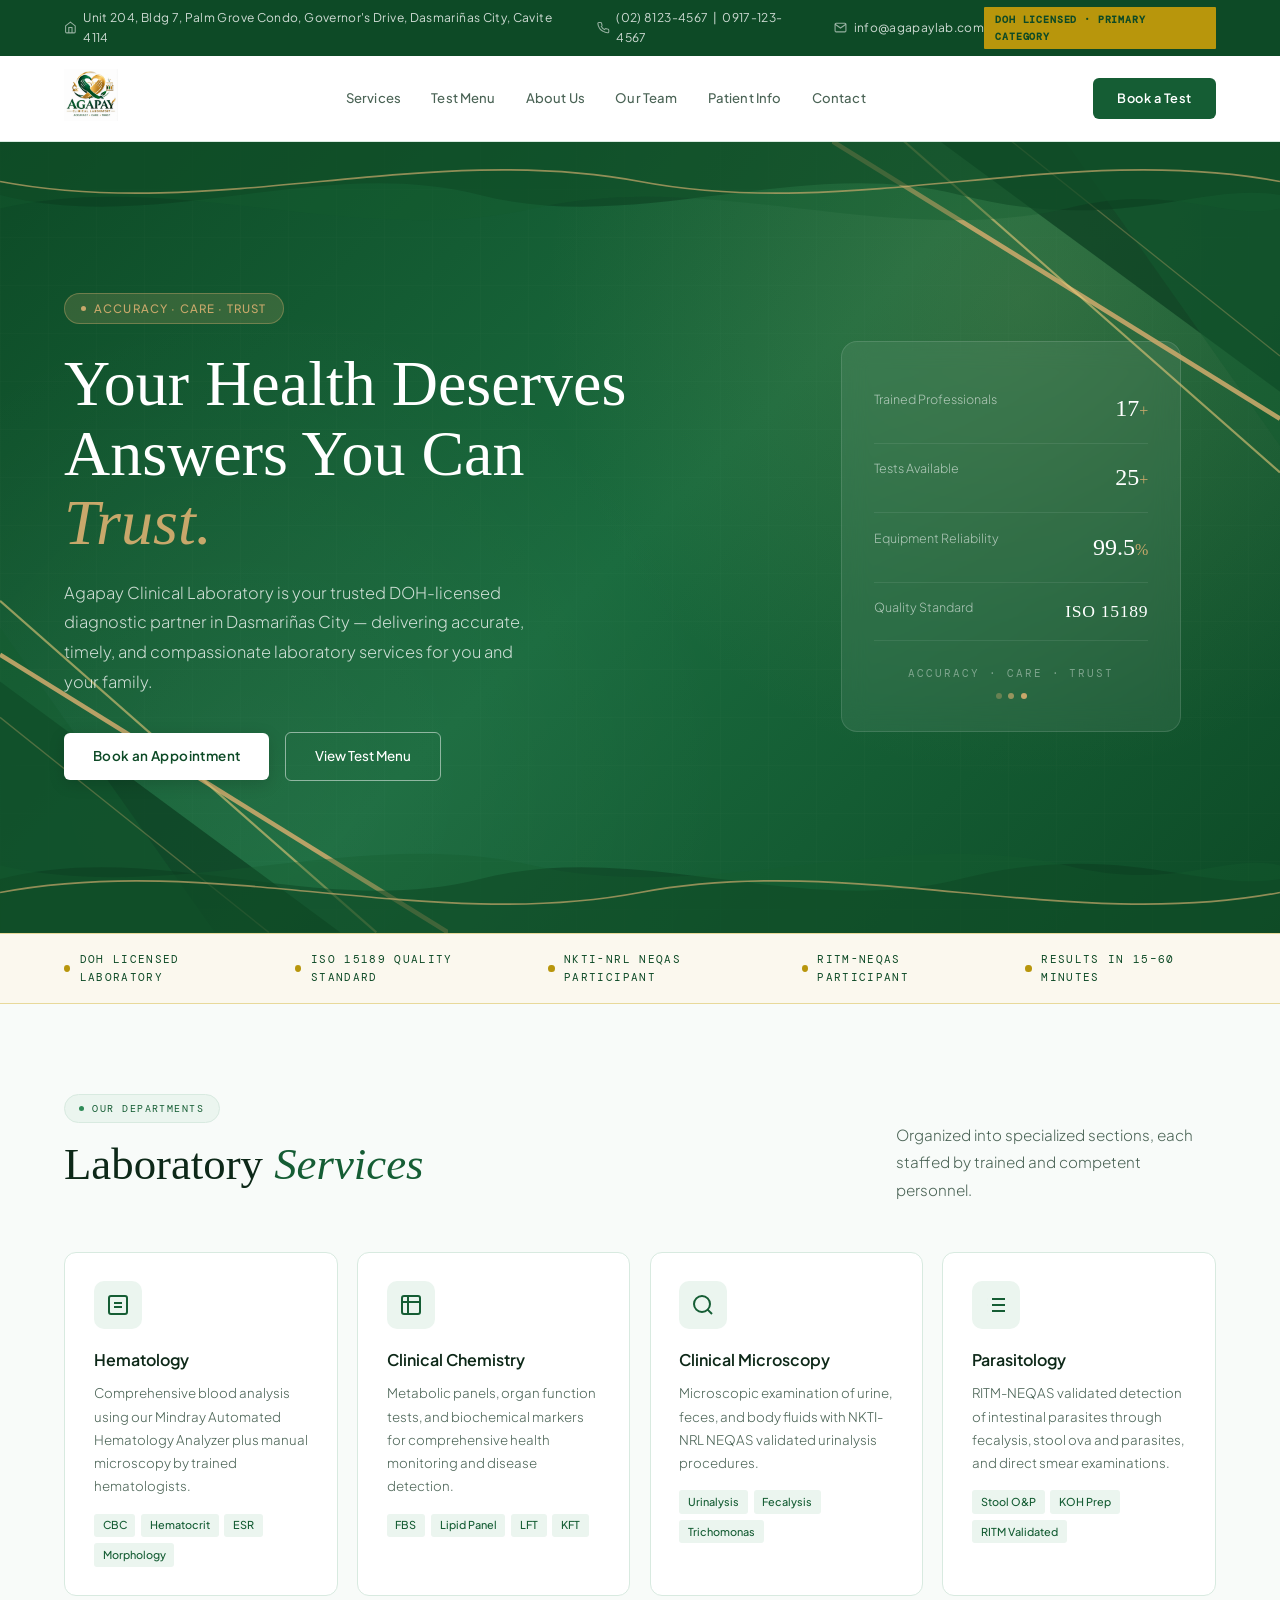
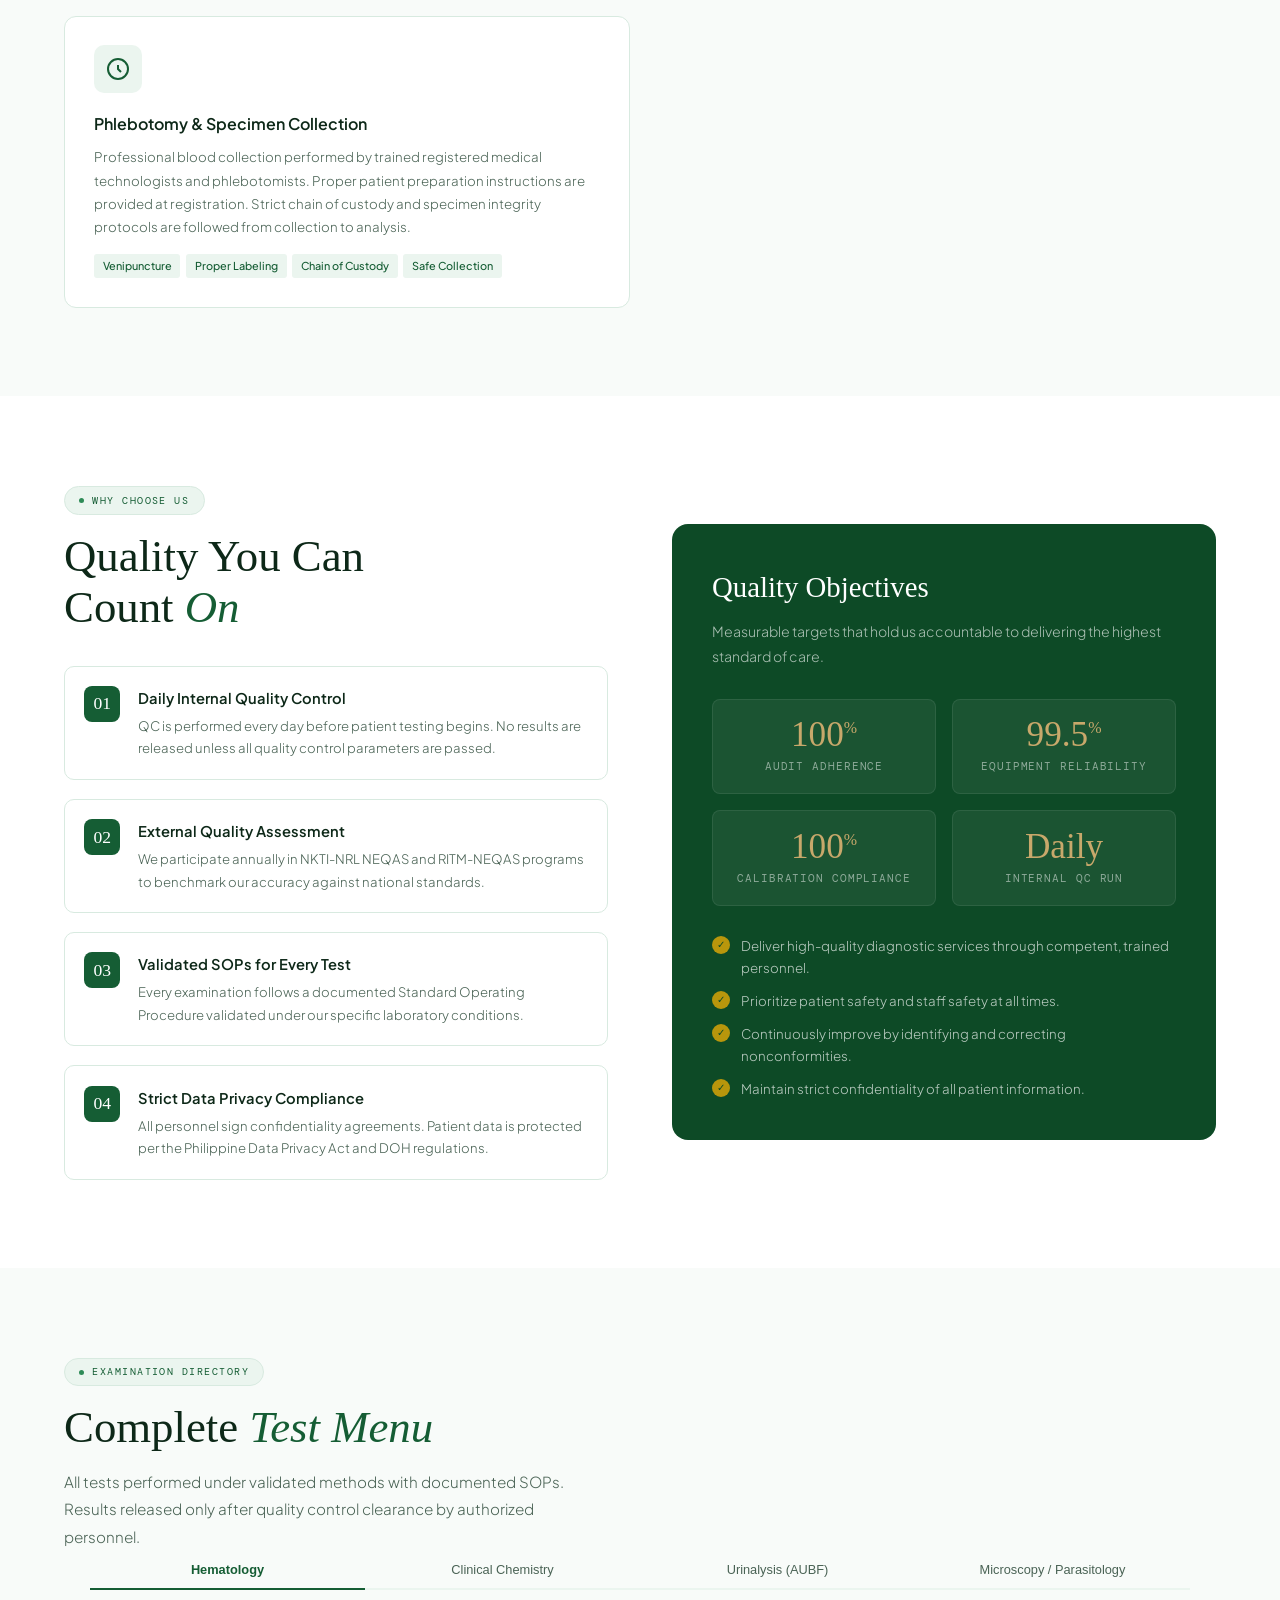
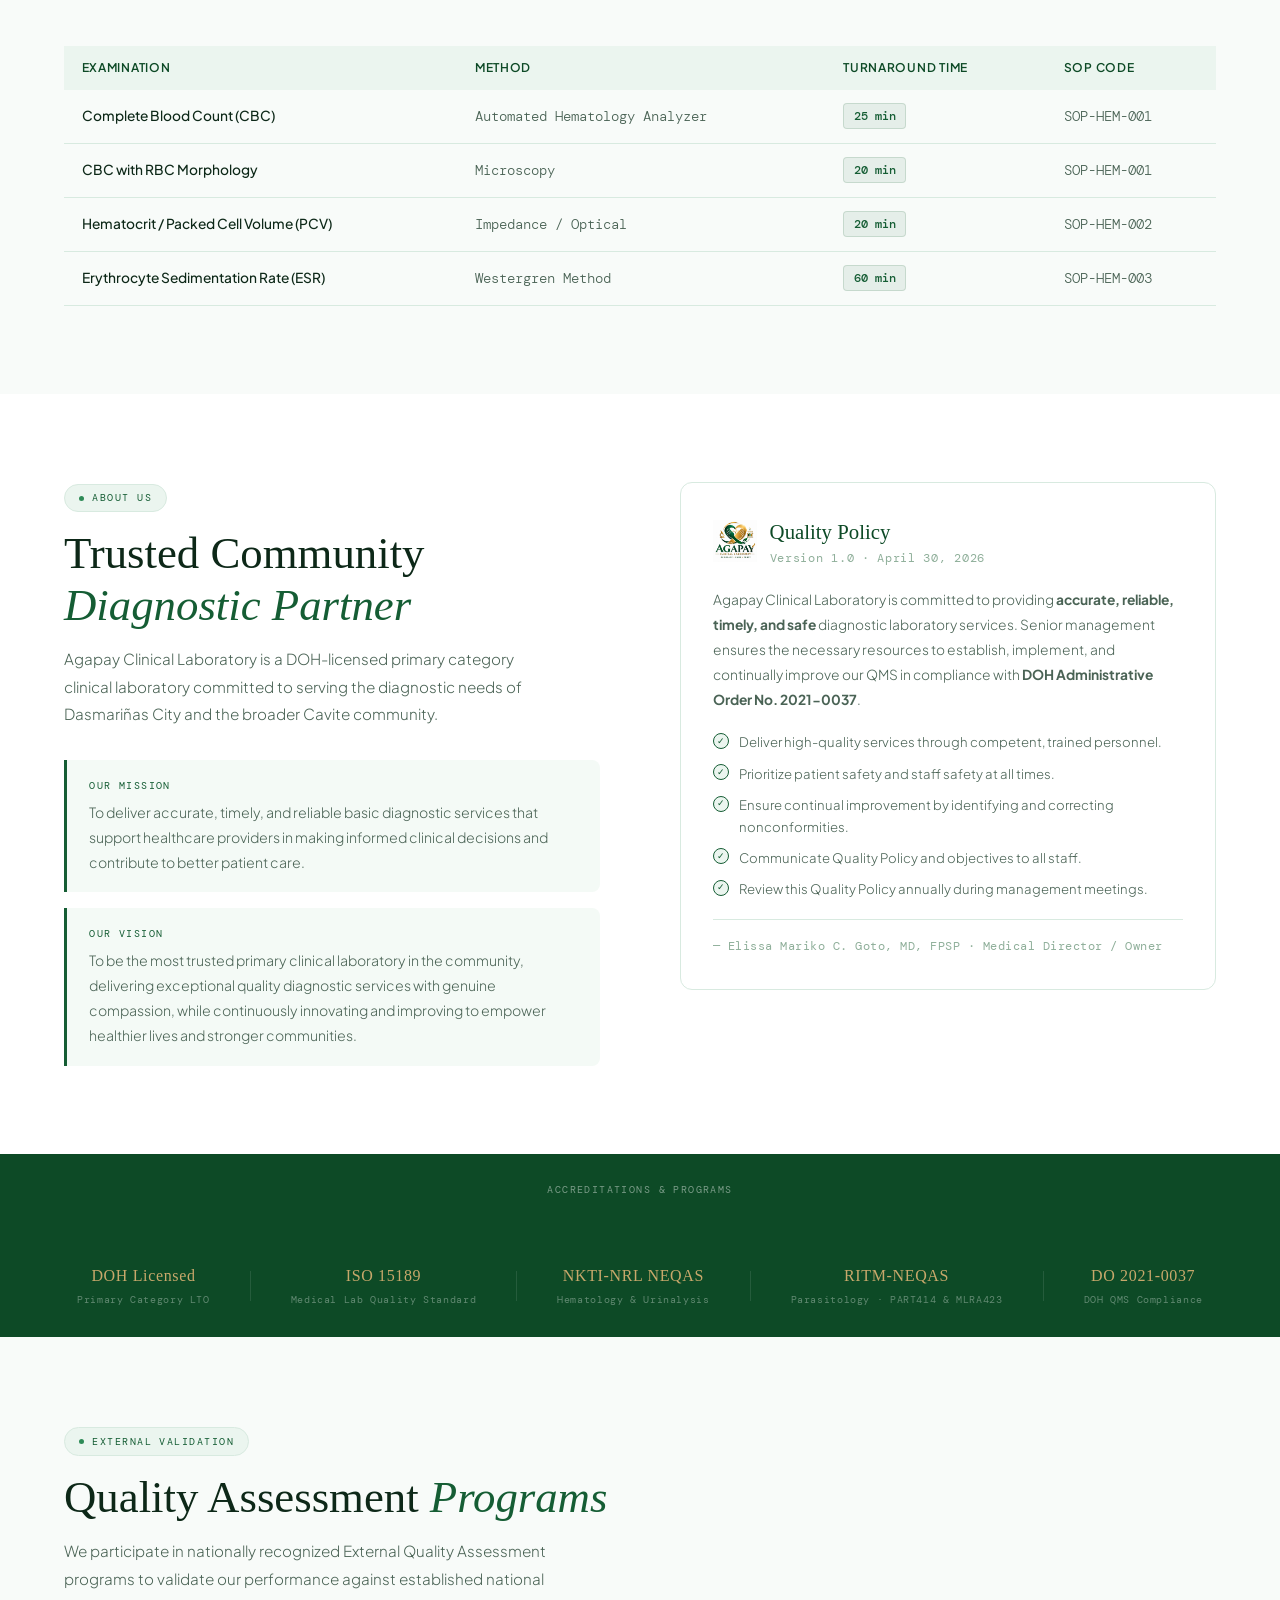
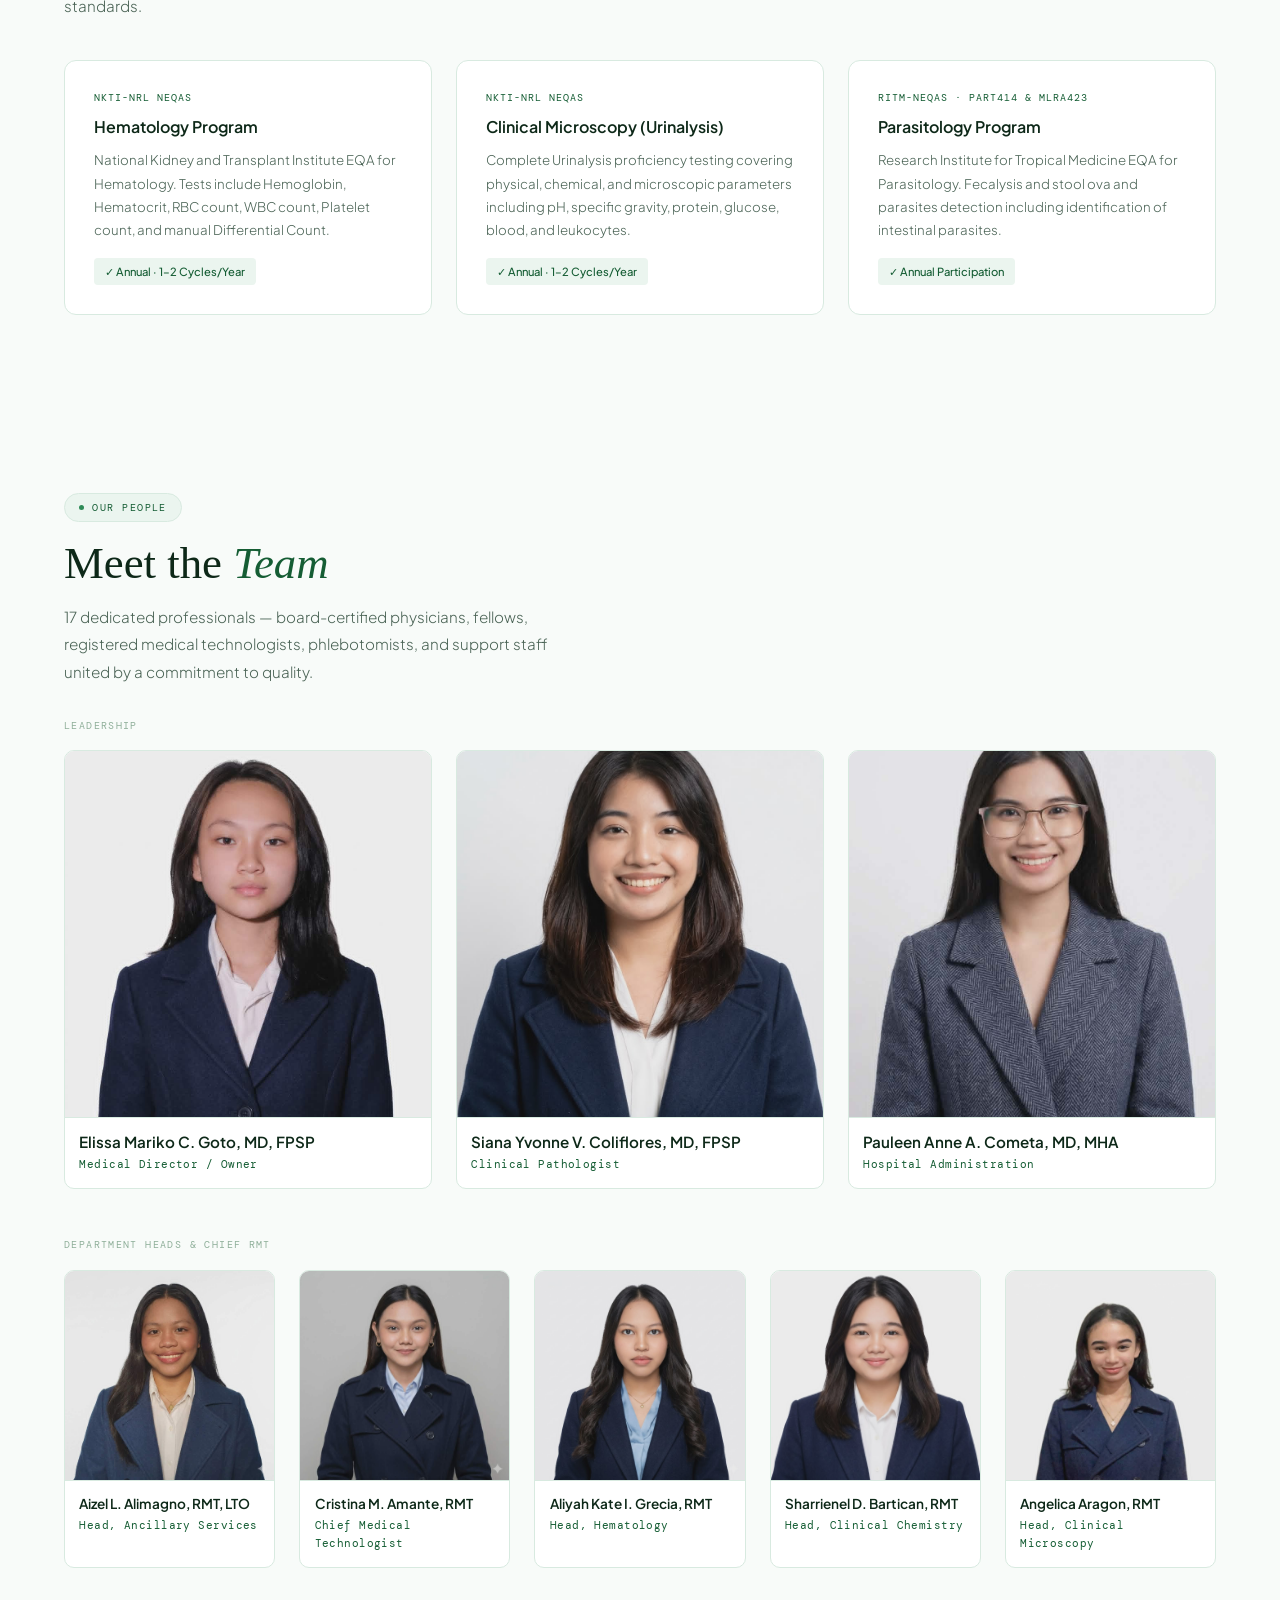
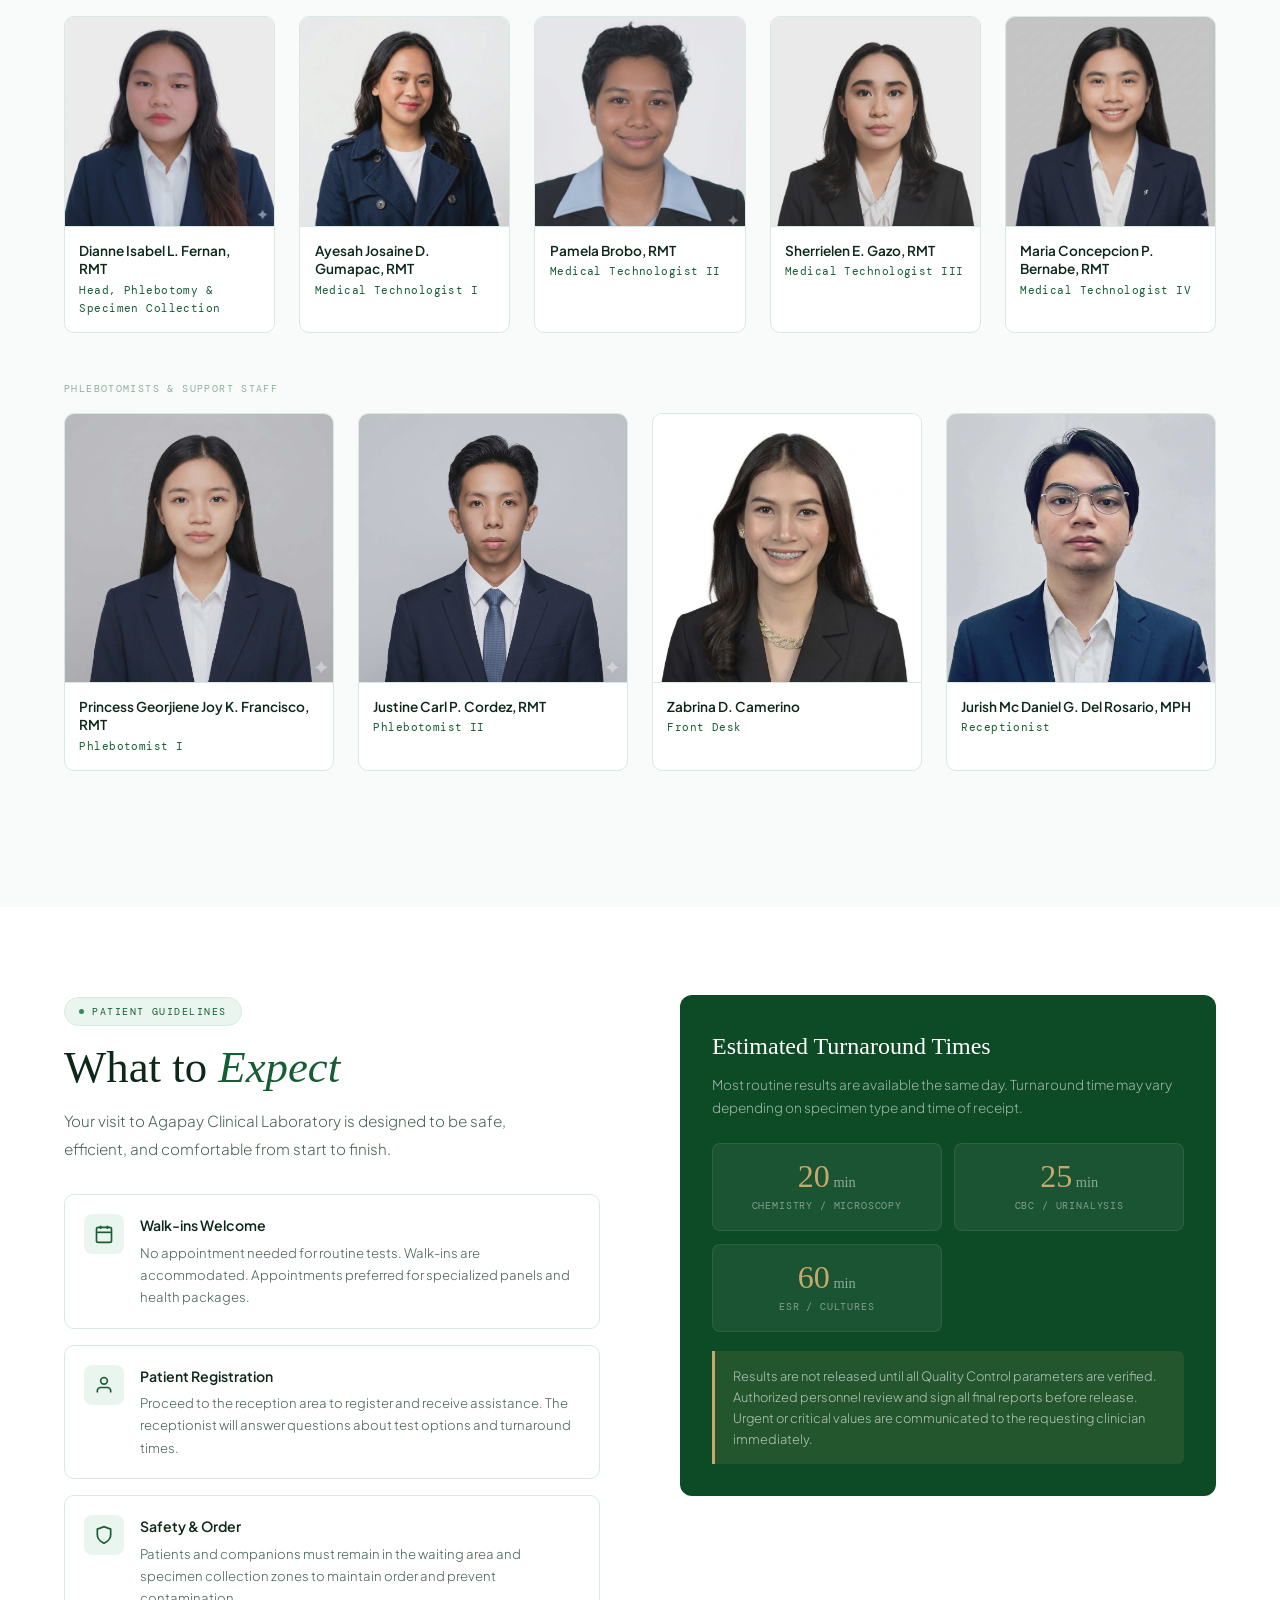
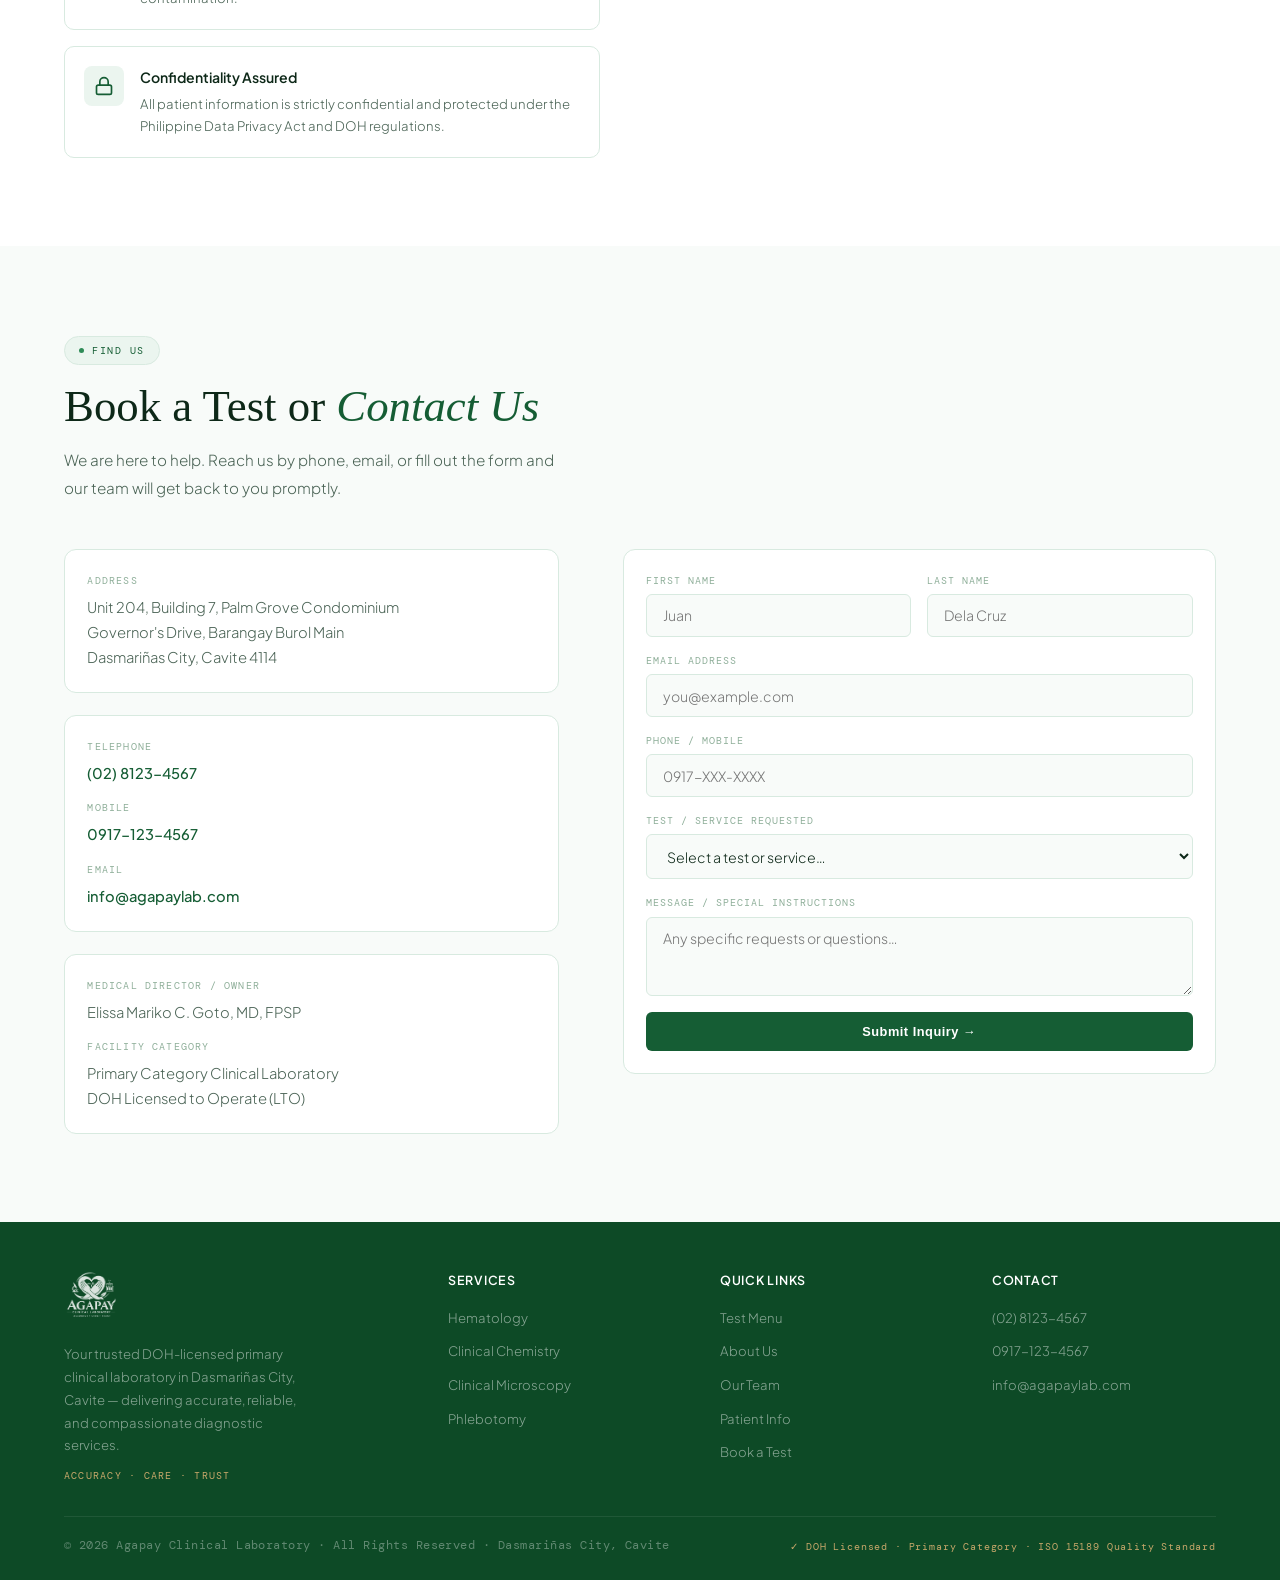
==== commit caf6d9ad: "Add files via upload" ====
--- a/index.html
+++ b/index.html
@@ -84,21 +84,37 @@
 
 <!-- HERO -->
 <section class="hero" id="home">
-  <div class="hero-pattern">
-  <!-- Wavy / diagonal corner decorations -->
-  <svg class="hero-deco hero-deco--tr" viewBox="0 0 320 220" xmlns="http://www.w3.org/2000/svg" preserveAspectRatio="none">
-    <polygon points="320,0 0,0 320,160" fill="#0D4A26" opacity="0.55"/>
-    <polygon points="320,0 80,0 320,200" fill="#1A6B3E" opacity="0.4"/>
-    <polyline points="0,0 320,180" fill="none" stroke="#C8A86B" stroke-width="4" opacity="0.85"/>
-    <polyline points="60,0 320,220" fill="none" stroke="#E8C97A" stroke-width="2" opacity="0.6"/>
+  <div class="hero-pattern"></div>
+
+  <!-- ===== WAVY DECORATIONS ===== -->
+  <!-- Top-right corner triangle stack + gold lines -->
+  <svg class="hero-deco hero-deco--tr" viewBox="0 0 500 400" xmlns="http://www.w3.org/2000/svg">
+    <polygon points="500,0 120,0 500,280" fill="#0B3D20" opacity="0.7"/>
+    <polygon points="500,0 260,0 500,340" fill="#155C30" opacity="0.5"/>
+    <line x1="0" y1="0" x2="500" y2="310" stroke="#C8A86B" stroke-width="5" opacity="0.9"/>
+    <line x1="80" y1="0" x2="500" y2="370" stroke="#E8C97A" stroke-width="2.5" opacity="0.6"/>
+    <line x1="200" y1="0" x2="500" y2="240" stroke="#C8A86B" stroke-width="1.5" opacity="0.35"/>
   </svg>
-  <svg class="hero-deco hero-deco--bl" viewBox="0 0 320 220" xmlns="http://www.w3.org/2000/svg" preserveAspectRatio="none">
-    <polygon points="0,220 320,220 0,60" fill="#0D4A26" opacity="0.55"/>
-    <polygon points="0,220 240,220 0,20" fill="#1A6B3E" opacity="0.4"/>
-    <polyline points="320,220 0,40" fill="none" stroke="#C8A86B" stroke-width="4" opacity="0.85"/>
-    <polyline points="260,220 0,0" fill="none" stroke="#E8C97A" stroke-width="2" opacity="0.6"/>
+  <!-- Bottom-left corner triangle stack + gold lines -->
+  <svg class="hero-deco hero-deco--bl" viewBox="0 0 500 400" xmlns="http://www.w3.org/2000/svg">
+    <polygon points="0,400 380,400 0,120" fill="#0B3D20" opacity="0.7"/>
+    <polygon points="0,400 240,400 0,60" fill="#155C30" opacity="0.5"/>
+    <line x1="500" y1="400" x2="0" y2="90" stroke="#C8A86B" stroke-width="5" opacity="0.9"/>
+    <line x1="420" y1="400" x2="0" y2="30" stroke="#E8C97A" stroke-width="2.5" opacity="0.6"/>
+    <line x1="300" y1="400" x2="0" y2="160" stroke="#C8A86B" stroke-width="1.5" opacity="0.35"/>
   </svg>
-  </div><!-- end hero-pattern -->
+  <!-- Wavy SVG band across the upper area -->
+  <svg class="hero-wave hero-wave--top" viewBox="0 0 1440 160" preserveAspectRatio="none" xmlns="http://www.w3.org/2000/svg">
+    <path d="M0,80 C180,140 360,20 540,80 C720,140 900,20 1080,80 C1260,140 1350,60 1440,80 L1440,0 L0,0 Z" fill="#0B3D20" opacity="0.55"/>
+    <path d="M0,100 C200,40 400,160 600,100 C800,40 1000,160 1200,100 C1320,60 1380,120 1440,100 L1440,0 L0,0 Z" fill="#155C30" opacity="0.35"/>
+    <path d="M0,60 C240,120 480,0 720,60 C960,120 1200,0 1440,60" fill="none" stroke="#C8A86B" stroke-width="2.5" opacity="0.7"/>
+  </svg>
+  <!-- Wavy SVG band across the lower area -->
+  <svg class="hero-wave hero-wave--bot" viewBox="0 0 1440 160" preserveAspectRatio="none" xmlns="http://www.w3.org/2000/svg">
+    <path d="M0,80 C180,20 360,140 540,80 C720,20 900,140 1080,80 C1260,20 1350,100 1440,80 L1440,160 L0,160 Z" fill="#0B3D20" opacity="0.55"/>
+    <path d="M0,60 C200,120 400,0 600,60 C800,120 1000,0 1200,60 C1320,100 1380,40 1440,60 L1440,160 L0,160 Z" fill="#155C30" opacity="0.35"/>
+    <path d="M0,100 C240,40 480,160 720,100 C960,40 1200,160 1440,100" fill="none" stroke="#C8A86B" stroke-width="2.5" opacity="0.7"/>
+  </svg>
   <div class="hero-content">
     <div class="hero-tagline"><span class="tagdot"></span>Accuracy · Care · Trust</div>
     <h1>Your Health Deserves<br>Answers You Can<br><em>Trust.</em></h1>
--- a/css/styles.css
+++ b/css/styles.css
@@ -0,0 +1,805 @@
+/*
+ * Agapay Clinical Laboratory
+ * Main Stylesheet
+ * ─────────────────────────────────────────
+ * Contents:
+ *  1. CSS Variables (Design Tokens)
+ *  2. Reset & Base
+ *  3. Scrollbar
+ *  4. Top Bar
+ *  5. Navigation
+ *  6. Hero Section
+ *  7. Tagline Strip
+ *  8. Section Base
+ *  9. Services
+ * 10. Why Agapay
+ * 11. Test Menu / Tabs
+ * 12. About
+ * 13. Accreditation Band
+ * 14. EQA Programs
+ * 15. Team
+ * 16. Patient Info
+ * 17. Contact
+ * 18. Footer
+ * 19. Inbox / FAB
+ * 20. Hamburger / Mobile Menu
+ * 21. Scroll-to-Top Button
+ * 22. Responsive – Tablet (769–1024px)
+ * 23. Responsive – Mobile (≤768px)
+ * 24. Reveal Animation
+ */
+
+*,*::before,*::after{box-sizing:border-box;margin:0;padding:0;}
+:root{
+  --green-dark:#0D4A26;
+  --green:#155D34;
+  --green-mid:#1A7040;
+  --green-light:#2E8B57;
+  --green-pale:#EBF5EF;
+  --green-paler:#F4FAF6;
+  --gold:#B8960C;
+  --gold-light:#C8A86B;
+  --gold-pale:#FBF8EE;
+  --gold-border:#E8D99A;
+  --txt:#0D2818;
+  --txt2:#4A6355;
+  --txt3:#8FAF9A;
+  --white:#FFFFFF;
+  --off:#F8FBF9;
+  --bdr:#D8EAE0;
+  --shadow:0 4px 24px rgba(13,74,38,.08);
+  --shadow-lg:0 12px 48px rgba(13,74,38,.14);
+}
+html{scroll-behavior:smooth;}
+body{font-family:'Plus Jakarta Sans',sans-serif;background:var(--white);color:var(--txt);overflow-x:hidden;line-height:1.65;}
+::-webkit-scrollbar{width:4px;}
+::-webkit-scrollbar-track{background:var(--off);}
+::-webkit-scrollbar-thumb{background:var(--green-light);border-radius:2px;}
+
+/* ── TOP BAR ── */
+.topbar{
+  background:var(--green-dark);padding:.45rem 4rem;
+  display:flex;align-items:center;justify-content:space-between;
+}
+.tb-left{display:flex;align-items:center;gap:1.5rem;}
+.tb-item{
+  display:flex;align-items:center;gap:.4rem;
+  font-size:.75rem;color:rgba(255,255,255,.8);letter-spacing:.03em;
+}
+.tb-item svg{width:13px;height:13px;opacity:.7;}
+.tb-badge{
+  background:var(--gold);color:var(--green-dark);
+  font-size:.65rem;font-weight:600;letter-spacing:.08em;text-transform:uppercase;
+  padding:.22rem .7rem;border-radius:1px;font-family:'DM Mono',monospace;
+}
+
+/* ── NAV ── */
+nav{
+  position:sticky;top:0;z-index:100;background:var(--white);
+  box-shadow:0 1px 0 var(--bdr);
+  display:flex;align-items:center;justify-content:space-between;
+  padding:.8rem 4rem;
+}
+.nav-logo img{height:52px;object-fit:contain;}
+.nav-links{list-style:none;display:flex;align-items:center;gap:.2rem;}
+.nav-links a{
+  display:block;padding:.5rem .85rem;
+  font-size:.82rem;font-weight:500;color:var(--txt2);
+  text-decoration:none;border-radius:4px;transition:all .2s;letter-spacing:.01em;
+}
+.nav-links a:hover,.nav-links a.active{color:var(--green);background:var(--green-pale);}
+.nav-book{
+  background:var(--green);color:var(--white);
+  font-size:.8rem;font-weight:600;letter-spacing:.04em;
+  padding:.62rem 1.5rem;border-radius:6px;text-decoration:none;
+  transition:background .2s,transform .15s;
+}
+.nav-book:hover{background:var(--green-mid);transform:translateY(-1px);}
+
+/* ── HERO ── */
+.hero{
+  background:linear-gradient(135deg,var(--green-dark) 0%,#1A6B3E 50%,#0D4A26 100%);
+  min-height:88vh;display:flex;align-items:center;
+  padding:5rem 4rem;position:relative;overflow:hidden;
+}
+.hero::before{
+  content:'';position:absolute;inset:0;
+  background-image:
+    radial-gradient(circle at 80% 20%,rgba(200,168,107,.15) 0%,transparent 40%),
+    radial-gradient(circle at 20% 80%,rgba(255,255,255,.04) 0%,transparent 40%);
+}
+/* ---- Hero decorations ---- */
+.hero-deco,.hero-wave{
+  position:absolute;pointer-events:none;z-index:1;
+}
+.hero-deco--tr{
+  top:0;right:0;
+  width:clamp(220px,35vw,520px);
+  height:auto;aspect-ratio:500/400;
+}
+.hero-deco--bl{
+  bottom:0;left:0;
+  width:clamp(220px,35vw,520px);
+  height:auto;aspect-ratio:500/400;
+}
+.hero-wave{
+  left:0;width:100%;
+  height:clamp(80px,12vh,160px);
+}
+.hero-wave--top{ top:0; }
+.hero-wave--bot{ bottom:0; }
+.hero-pattern{
+  position:absolute;inset:0;opacity:.04;
+  background-image:
+    linear-gradient(rgba(255,255,255,.3) 1px,transparent 1px),
+    linear-gradient(90deg,rgba(255,255,255,.3) 1px,transparent 1px);
+  background-size:48px 48px;
+}
+.hero-content{position:relative;z-index:2;max-width:600px;}
+.hero-tagline{
+  display:inline-flex;align-items:center;gap:.5rem;
+  background:rgba(200,168,107,.2);border:1px solid rgba(200,168,107,.4);
+  border-radius:20px;padding:.3rem 1rem;
+  font-size:.72rem;font-weight:500;letter-spacing:.1em;text-transform:uppercase;
+  color:var(--gold-light);margin-bottom:1.6rem;
+}
+.tagdot{width:5px;height:5px;border-radius:50%;background:var(--gold-light);animation:blink 2s infinite;}
+@keyframes blink{0%,100%{opacity:1;}50%{opacity:.3;}}
+.hero h1{
+  font-family:'Cormorant Garant',serif;
+  font-size:clamp(2.8rem,5vw,4.5rem);font-weight:400;line-height:1.08;
+  color:var(--white);margin-bottom:1.3rem;
+}
+.hero h1 em{font-style:italic;color:var(--gold-light);}
+.hero p{
+  font-size:1.02rem;font-weight:300;color:rgba(255,255,255,.78);
+  max-width:480px;margin-bottom:2.2rem;line-height:1.82;
+}
+.hero-ctas{display:flex;gap:1rem;flex-wrap:wrap;align-items:center;}
+.btn-white{
+  background:var(--white);color:var(--green-dark);
+  font-size:.84rem;font-weight:600;letter-spacing:.03em;
+  padding:.8rem 1.8rem;border-radius:6px;text-decoration:none;
+  transition:all .2s;box-shadow:0 4px 16px rgba(0,0,0,.15);
+}
+.btn-white:hover{background:var(--gold-pale);transform:translateY(-1px);}
+.btn-outline-white{
+  border:1.5px solid rgba(255,255,255,.5);color:var(--white);
+  font-size:.84rem;font-weight:500;padding:.8rem 1.8rem;
+  border-radius:6px;text-decoration:none;transition:all .2s;
+}
+.btn-outline-white:hover{background:rgba(255,255,255,.1);}
+.hero-right{
+  position:absolute;right:0;top:0;bottom:0;width:42%;
+  display:flex;align-items:center;justify-content:center;
+  padding:2rem;
+}
+.hero-stats-box{
+  background:rgba(255,255,255,.07);backdrop-filter:blur(12px);
+  border:1px solid rgba(255,255,255,.12);border-radius:16px;
+  padding:2rem;width:100%;max-width:340px;
+}
+.hero-stat-row{display:flex;justify-content:space-between;padding:.9rem 0;border-bottom:1px solid rgba(255,255,255,.08);}
+.hero-stat-row:last-child{border-bottom:none;}
+.hs-label{font-size:.78rem;color:rgba(255,255,255,.6);font-weight:300;}
+.hs-value{font-family:'Cormorant Garant',serif;font-size:1.5rem;font-weight:400;color:var(--white);}
+.hs-value em{font-style:normal;color:var(--gold-light);font-size:1rem;}
+.hero-motto{
+  margin-top:1.5rem;text-align:center;
+  font-family:'DM Mono',monospace;font-size:.68rem;
+  letter-spacing:.18em;text-transform:uppercase;color:rgba(255,255,255,.4);
+}
+.hero-dots{display:flex;gap:.4rem;justify-content:center;margin-top:.6rem;}
+.hero-dots span{width:6px;height:6px;border-radius:50%;background:var(--gold-light);opacity:.4;}
+.hero-dots span:nth-child(2){opacity:.7;}
+.hero-dots span:nth-child(3){opacity:1;}
+
+/* ── TAGLINE STRIP ── */
+.tagstrip{
+  background:var(--gold-pale);border-top:1px solid var(--gold-border);
+  border-bottom:1px solid var(--gold-border);
+  padding:1rem 4rem;display:flex;align-items:center;justify-content:center;gap:3rem;
+}
+.ts-item{
+  display:flex;align-items:center;gap:.6rem;
+  font-family:'DM Mono',monospace;font-size:.7rem;letter-spacing:.12em;
+  text-transform:uppercase;color:var(--green-dark);
+}
+.ts-dot{width:7px;height:7px;border-radius:50%;background:var(--gold);}
+
+/* ── SECTION BASE ── */
+section{padding:5.5rem 4rem;}
+.sec-tag{
+  display:inline-flex;align-items:center;gap:.5rem;
+  background:var(--green-pale);border:1px solid var(--bdr);border-radius:20px;
+  padding:.3rem .9rem;font-family:'DM Mono',monospace;
+  font-size:.65rem;letter-spacing:.14em;text-transform:uppercase;
+  color:var(--green);font-weight:400;margin-bottom:1rem;
+}
+.sec-tag::before{content:'';width:5px;height:5px;border-radius:50%;background:var(--green-light);}
+h2.sec-title{
+  font-family:'Cormorant Garant',serif;
+  font-size:clamp(2rem,3.5vw,2.9rem);font-weight:400;line-height:1.15;
+  color:var(--txt);margin-bottom:.85rem;
+}
+h2.sec-title em{font-style:italic;color:var(--green);}
+.sec-sub{font-size:.95rem;font-weight:300;color:var(--txt2);max-width:500px;line-height:1.82;}
+
+/* ── SERVICES ── */
+.services-bg{background:var(--off);}
+.services-hdr{display:flex;justify-content:space-between;align-items:flex-end;margin-bottom:3rem;flex-wrap:wrap;gap:1rem;}
+.svc-grid{display:grid;grid-template-columns:repeat(4,1fr);gap:1.2rem;}
+.svc-card{
+  background:var(--white);border:1px solid var(--bdr);border-radius:12px;
+  padding:1.8rem;transition:all .3s;cursor:default;
+}
+.svc-card:hover{border-color:var(--green-light);box-shadow:var(--shadow);transform:translateY(-3px);}
+.svc-icon{
+  width:48px;height:48px;border-radius:10px;
+  background:var(--green-pale);display:flex;align-items:center;justify-content:center;
+  margin-bottom:1.1rem;
+}
+.svc-icon svg{width:24px;height:24px;color:var(--green);}
+.svc-card h3{font-size:1rem;font-weight:600;color:var(--txt);margin-bottom:.5rem;}
+.svc-card p{font-size:.83rem;font-weight:300;color:var(--txt2);line-height:1.75;margin-bottom:1rem;}
+.svc-tests{display:flex;flex-wrap:wrap;gap:.35rem;}
+.svc-test{
+  font-size:.68rem;font-weight:500;color:var(--green);
+  background:var(--green-pale);border-radius:3px;padding:.18rem .55rem;
+}
+
+/* ── WHY ── */
+.why-grid{display:grid;grid-template-columns:1fr 1fr;gap:4rem;align-items:center;}
+.why-left .w-items{display:flex;flex-direction:column;gap:1.2rem;margin-top:2rem;}
+.w-item{display:flex;gap:1.1rem;align-items:flex-start;padding:1.2rem;background:var(--white);border:1px solid var(--bdr);border-radius:10px;transition:border-color .2s;}
+.w-item:hover{border-color:var(--green-light);}
+.w-num{
+  width:36px;height:36px;border-radius:8px;background:var(--green);
+  display:flex;align-items:center;justify-content:center;flex-shrink:0;
+  font-family:'Cormorant Garant',serif;font-size:1.1rem;font-weight:400;color:var(--white);
+}
+.w-text h4{font-size:.92rem;font-weight:600;color:var(--txt);margin-bottom:.3rem;}
+.w-text p{font-size:.82rem;font-weight:300;color:var(--txt2);line-height:1.7;}
+.why-right{background:var(--green-dark);border-radius:16px;padding:2.5rem;color:var(--white);}
+.why-right h3{font-family:'Cormorant Garant',serif;font-size:1.8rem;font-weight:300;margin-bottom:.5rem;color:var(--white);}
+.why-right > p{font-size:.88rem;color:rgba(255,255,255,.65);line-height:1.8;margin-bottom:1.8rem;font-weight:300;}
+.obj-grid{display:grid;grid-template-columns:1fr 1fr;gap:1rem;}
+.obj-item{background:rgba(255,255,255,.06);border:1px solid rgba(255,255,255,.08);border-radius:8px;padding:1.1rem;text-align:center;}
+.obj-n{font-family:'Cormorant Garant',serif;font-size:2.2rem;font-weight:300;color:var(--gold-light);line-height:1;}
+.obj-n sup{font-size:1rem;}
+.obj-l{font-size:.7rem;color:rgba(255,255,255,.5);margin-top:.3rem;font-family:'DM Mono',monospace;letter-spacing:.08em;text-transform:uppercase;}
+.pledge-list{margin-top:1.8rem;display:flex;flex-direction:column;gap:.7rem;}
+.pledge-item{display:flex;align-items:flex-start;gap:.7rem;font-size:.83rem;color:rgba(255,255,255,.72);font-weight:300;line-height:1.65;}
+.pcheck{width:18px;height:18px;border-radius:50%;background:var(--gold);display:flex;align-items:center;justify-content:center;flex-shrink:0;font-size:.6rem;color:var(--green-dark);margin-top:.1rem;}
+
+/* ── TEST MENU ── */
+.tests-bg{background:var(--off);}
+.test-nav {
+  display: flex !important; 
+  width: 100%;
+  max-width: 1100px;        
+  margin: 0 auto 2rem auto; 
+  border-bottom: 2px solid var(--green-pale);
+}
+
+.t-tab {
+  flex: 1;                  
+  text-align: center;
+  padding: .7rem 0.5rem;
+  font-size: .8rem;
+  font-weight: 500;
+  color: var(--txt2);
+  cursor: pointer;
+  background: none;
+  border: none;
+  border-bottom: 2px solid transparent;
+  margin-bottom: -2px;
+  transition: all .2s;
+  white-space: nowrap;
+}
+
+.t-tab.active {
+  color: var(--green);
+  border-bottom-color: var(--green);
+  font-weight: 600;
+}
+.t-panels{padding-top:1.5rem;}
+.t-panel{display:none;}
+.t-panel.active{display:block;}
+.t-table{width:100%;border-collapse:collapse;}
+.t-table thead tr{background:var(--green-pale);}
+.t-table th{
+  padding:.75rem 1.1rem;text-align:left;font-size:.75rem;font-weight:600;
+  color:var(--green-dark);letter-spacing:.06em;text-transform:uppercase;
+}
+.t-table tbody tr{border-bottom:1px solid var(--bdr);transition:background .15s;}
+.t-table tbody tr:hover{background:var(--green-paler);}
+.t-table td{padding:.85rem 1.1rem;font-size:.86rem;color:var(--txt2);font-weight:300;}
+.t-table td:first-child{color:var(--txt);font-weight:500;}
+.tat-badge{
+  display:inline-flex;align-items:center;gap:.3rem;
+  background:rgba(21,93,52,.08);color:var(--green);
+  border:1px solid rgba(21,93,52,.15);border-radius:4px;
+  font-size:.72rem;font-weight:500;padding:.15rem .6rem;
+  font-family:'DM Mono',monospace;
+}
+.ref-cell{font-family:'DM Mono',monospace;font-size:.7rem;color:var(--txt3);}
+.disclaimer{
+  margin-top:1.2rem;padding:1rem 1.2rem;background:var(--gold-pale);
+  border-left:3px solid var(--gold);border-radius:0 6px 6px 0;
+  font-size:.8rem;color:var(--txt2);font-weight:300;line-height:1.65;
+}
+
+/* ── ABOUT ── */
+.about-inner{display:grid;grid-template-columns:1fr 1fr;gap:5rem;align-items:start;}
+.mvp-block{margin-top:2rem;display:flex;flex-direction:column;gap:1rem;}
+.mvp-card{border-left:3px solid var(--green);padding:1.1rem 1.4rem;background:var(--green-paler);border-radius:0 8px 8px 0;}
+.mvp-label{font-family:'DM Mono',monospace;font-size:.62rem;letter-spacing:.14em;text-transform:uppercase;color:var(--green);margin-bottom:.35rem;}
+.mvp-card p{font-size:.88rem;font-weight:300;color:var(--txt2);line-height:1.78;}
+.quality-policy{background:var(--white);border:1px solid var(--bdr);border-radius:12px;padding:2rem;}
+.qp-header{display:flex;align-items:center;gap:.8rem;margin-bottom:1.2rem;}
+.qp-header img{height:42px;}
+.qp-title{font-family:'Cormorant Garant',serif;font-size:1.3rem;font-weight:400;color:var(--green-dark);}
+.qp-sub{font-size:.72rem;color:var(--txt3);font-family:'DM Mono',monospace;letter-spacing:.06em;}
+.qp-text{font-size:.86rem;font-weight:300;color:var(--txt2);line-height:1.82;margin-bottom:1.2rem;}
+.pledge-checks{display:flex;flex-direction:column;gap:.6rem;}
+.pc-item{display:flex;align-items:flex-start;gap:.6rem;font-size:.82rem;color:var(--txt2);font-weight:300;line-height:1.65;}
+.pc-icon{width:16px;height:16px;border-radius:50%;background:var(--green-pale);border:1.5px solid var(--green);display:flex;align-items:center;justify-content:center;flex-shrink:0;margin-top:.1rem;font-size:.55rem;color:var(--green);}
+.qp-sig{margin-top:1.2rem;padding-top:1rem;border-top:1px solid var(--bdr);font-size:.78rem;color:var(--txt3);font-family:'DM Mono',monospace;letter-spacing:.04em;}
+
+/* ── ACCRED BAND ── */
+.accred-strip{
+  background:var(--green-dark);padding:1.8rem 4rem;
+  display:flex;align-items:center;justify-content:center;gap:4rem;flex-wrap:wrap;
+}
+.accred-label{font-family:'DM Mono',monospace;font-size:.63rem;letter-spacing:.14em;text-transform:uppercase;color:rgba(255,255,255,.45);}
+.accred-list{display:flex;align-items:center;gap:2.5rem;flex-wrap:wrap;justify-content:center;}
+.acc-item{
+  text-align:center;
+}
+.acc-name{font-family:'Cormorant Garant',serif;font-size:1rem;font-weight:400;color:var(--gold-light);letter-spacing:.04em;}
+.acc-desc{font-size:.65rem;color:rgba(255,255,255,.35);font-family:'DM Mono',monospace;letter-spacing:.06em;display:block;margin-top:.1rem;}
+.acc-sep{width:1px;height:30px;background:rgba(255,255,255,.1);}
+
+/* ── EQA ── */
+.eqa-grid{display:grid;grid-template-columns:repeat(3,1fr);gap:1.5rem;margin-top:2.5rem;}
+.eqa-card{background:var(--white);border:1px solid var(--bdr);border-radius:12px;padding:1.8rem;transition:all .3s;}
+.eqa-card:hover{border-color:var(--green-light);box-shadow:var(--shadow);}
+.eqa-org{font-family:'DM Mono',monospace;font-size:.62rem;letter-spacing:.1em;text-transform:uppercase;color:var(--green);margin-bottom:.5rem;}
+.eqa-card h4{font-size:1rem;font-weight:600;color:var(--txt);margin-bottom:.5rem;}
+.eqa-card p{font-size:.83rem;font-weight:300;color:var(--txt2);line-height:1.75;margin-bottom:1rem;}
+.eqa-badge{
+  display:inline-flex;align-items:center;gap:.35rem;
+  background:var(--green-pale);color:var(--green);border-radius:4px;
+  font-size:.7rem;font-weight:500;padding:.25rem .7rem;
+}
+
+/* ── TEAM ── */
+.team-bg{background:var(--off);}
+.team-section-lbl{font-family:'DM Mono',monospace;font-size:.62rem;letter-spacing:.14em;text-transform:uppercase;color:var(--txt3);margin:2rem 0 1rem;}
+.team-leaders{display:grid;grid-template-columns:repeat(3,1fr);gap:1.2rem;}
+.team-heads{display:grid;grid-template-columns:repeat(5,1fr);gap:1rem;margin-top:0;}
+.team-rest{display:grid;grid-template-columns:repeat(6,1fr);gap:1rem;}
+.tcard{background:var(--white);border:1px solid var(--bdr);border-radius:10px;overflow:hidden;transition:all .25s;}
+.tcard:hover{border-color:var(--green-light);box-shadow:var(--shadow);transform:translateY(-2px);}
+.tphoto{
+  aspect-ratio:1;background:linear-gradient(135deg,var(--green-pale),var(--bdr));
+  display:flex;align-items:center;justify-content:center;
+  font-family:'Cormorant Garant',serif;font-size:1.8rem;font-weight:300;
+  color:var(--green-light);letter-spacing:.04em;
+}
+.tcard.leader .tphoto{font-size:2.1rem;}
+.tinfo{padding:.9rem;border-top:1px solid var(--bdr);}
+.tinfo h4{font-size:.85rem;font-weight:600;color:var(--txt);line-height:1.35;margin-bottom:.2rem;}
+.tcard.leader .tinfo h4{font-size:.95rem;}
+.tinfo p{font-size:.68rem;color:var(--green);font-family:'DM Mono',monospace;letter-spacing:.04em;}
+
+/* ── PATIENT INFO ── */
+.patient-inner{display:grid;grid-template-columns:1fr 1fr;gap:5rem;align-items:start;}
+.pi-cards{display:flex;flex-direction:column;gap:1rem;margin-top:2rem;}
+.pi-card{display:flex;gap:1rem;padding:1.2rem;background:var(--white);border:1px solid var(--bdr);border-radius:10px;}
+.pi-icon{width:40px;height:40px;border-radius:8px;background:var(--green-pale);display:flex;align-items:center;justify-content:center;flex-shrink:0;}
+.pi-icon svg{width:20px;height:20px;color:var(--green);}
+.pi-card h4{font-size:.88rem;font-weight:600;color:var(--txt);margin-bottom:.25rem;}
+.pi-card p{font-size:.82rem;font-weight:300;color:var(--txt2);line-height:1.7;}
+.tat-box{background:var(--green-dark);border-radius:12px;padding:2rem;color:var(--white);}
+.tat-box h3{font-family:'Cormorant Garant',serif;font-size:1.5rem;font-weight:300;margin-bottom:.5rem;}
+.tat-box > p{font-size:.85rem;color:rgba(255,255,255,.6);font-weight:300;margin-bottom:1.5rem;}
+.tat-items{display:grid;grid-template-columns:1fr 1fr;gap:.8rem;}
+.tat-item{background:rgba(255,255,255,.06);border:1px solid rgba(255,255,255,.08);border-radius:8px;padding:1rem;text-align:center;}
+.tat-time{font-family:'Cormorant Garant',serif;font-size:2rem;font-weight:300;color:var(--gold-light);line-height:1;}
+.tat-time em{font-style:normal;font-size:.9rem;color:rgba(255,255,255,.5);}
+.tat-type{font-size:.65rem;color:rgba(255,255,255,.45);margin-top:.3rem;font-family:'DM Mono',monospace;letter-spacing:.08em;text-transform:uppercase;}
+.note-box{margin-top:1.2rem;padding:.9rem 1.1rem;background:rgba(200,168,107,.12);border-left:3px solid var(--gold-light);border-radius:0 6px 6px 0;font-size:.8rem;color:rgba(255,255,255,.65);font-weight:300;line-height:1.65;}
+
+/* ── CONTACT ── */
+.contact-bg{background:var(--off);}
+.contact-inner{display:grid;grid-template-columns:1fr 1.2fr;gap:4rem;margin-top:3rem;}
+.cinfo{display:flex;flex-direction:column;gap:1.4rem;}
+.ci-block{}
+.ci-label{font-family:'DM Mono',monospace;font-size:.62rem;letter-spacing:.12em;text-transform:uppercase;color:var(--txt3);margin-bottom:.35rem;}
+.ci-value{font-size:.92rem;font-weight:300;color:var(--txt2);line-height:1.7;}
+.ci-value a{color:var(--green);text-decoration:none;font-weight:500;}
+.ci-value a:hover{text-decoration:underline;}
+.contact-card{background:var(--white);border:1px solid var(--bdr);border-radius:12px;padding:1.4rem;}
+.cform{display:flex;flex-direction:column;gap:1rem;}
+.cf-group{display:flex;flex-direction:column;gap:.3rem;}
+.cf-group label{font-family:'DM Mono',monospace;font-size:.62rem;letter-spacing:.1em;text-transform:uppercase;color:var(--txt3);}
+.cf-group input,.cf-group select,.cf-group textarea{
+  background:var(--off);border:1.5px solid var(--bdr);border-radius:6px;
+  padding:.72rem 1rem;font-family:'Plus Jakarta Sans',sans-serif;
+  font-size:.88rem;font-weight:300;color:var(--txt);outline:none;transition:border-color .2s;resize:vertical;
+}
+.cf-group input:focus,.cf-group select:focus,.cf-group textarea:focus{border-color:var(--green);background:var(--white);}
+.cf-group select option{background:var(--white);}
+.cf-row{display:grid;grid-template-columns:1fr 1fr;gap:1rem;}
+
+/* ── FOOTER ── */
+footer{
+  background:var(--green-dark);padding:3rem 4rem 1.5rem;
+  display:flex;flex-direction:column;gap:2rem;
+}
+.footer-top{display:grid;grid-template-columns:1.5fr 1fr 1fr 1fr;gap:3rem;}
+.footer-brand img{height:52px;filter:brightness(0) invert(1);opacity:.85;margin-bottom:.8rem;}
+.footer-brand p{font-size:.82rem;color:rgba(255,255,255,.5);font-weight:300;line-height:1.75;max-width:240px;}
+.footer-brand .f-tagline{font-family:'DM Mono',monospace;font-size:.65rem;letter-spacing:.12em;text-transform:uppercase;color:var(--gold-light);margin-top:.6rem;}
+.footer-col h4{font-size:.78rem;font-weight:600;color:var(--white);letter-spacing:.06em;text-transform:uppercase;margin-bottom:.8rem;}
+.footer-col ul{list-style:none;display:flex;flex-direction:column;gap:.45rem;}
+.footer-col ul a{font-size:.82rem;color:rgba(255,255,255,.5);text-decoration:none;transition:color .2s;font-weight:300;}
+.footer-col ul a:hover{color:var(--gold-light);}
+.footer-bottom{border-top:1px solid rgba(255,255,255,.08);padding-top:1.2rem;display:flex;justify-content:space-between;align-items:center;flex-wrap:wrap;gap:.5rem;}
+.footer-copy{font-size:.75rem;color:rgba(255,255,255,.35);font-family:'DM Mono',monospace;letter-spacing:.04em;}
+.footer-doh{
+  display:flex;align-items:center;gap:.5rem;
+  font-family:'DM Mono',monospace;font-size:.65rem;letter-spacing:.08em;
+  color:var(--gold-light);
+}
+
+/* ── INBOX ADMIN BUTTON ── */
+.inbox-fab{
+  position:fixed;bottom:1.5rem;right:1.5rem;z-index:500;
+  background:var(--green-dark);color:#fff;
+  border:none;border-radius:50px;padding:.7rem 1.3rem;
+  font-family:'DM Mono',monospace;font-size:.72rem;letter-spacing:.08em;
+  cursor:pointer;box-shadow:0 4px 20px rgba(13,74,38,.35);
+  display:flex;align-items:center;gap:.5rem;transition:all .2s;
+}
+.inbox-fab:hover{background:var(--green);transform:translateY(-2px);}
+.inbox-badge{
+  background:var(--gold);color:var(--green-dark);
+  font-size:.6rem;font-weight:700;border-radius:50%;
+  width:18px;height:18px;display:inline-flex;
+  align-items:center;justify-content:center;
+  font-family:'DM Mono',monospace;
+}
+.inbox-card{
+  background:#fff;border:1px solid var(--bdr);border-radius:10px;
+  padding:1.1rem 1.2rem;margin-bottom:1rem;
+  transition:border-color .2s;
+}
+.inbox-card:hover{border-color:var(--green-light);}
+.inbox-card-hdr{display:flex;justify-content:space-between;align-items:flex-start;margin-bottom:.6rem;}
+.inbox-name{font-size:.95rem;font-weight:600;color:var(--txt);}
+.inbox-time{font-family:'DM Mono',monospace;font-size:.62rem;color:var(--txt3);white-space:nowrap;margin-left:.5rem;}
+.inbox-test{display:inline-flex;align-items:center;gap:.3rem;background:var(--green-pale);color:var(--green);border-radius:4px;font-size:.72rem;font-weight:500;padding:.2rem .65rem;margin-bottom:.6rem;}
+.inbox-meta{font-size:.8rem;color:var(--txt2);font-weight:300;line-height:1.65;}
+.inbox-meta span{display:block;}
+.inbox-msg{margin-top:.6rem;padding:.7rem .9rem;background:var(--off);border-radius:6px;font-size:.8rem;color:var(--txt2);font-weight:300;line-height:1.65;font-style:italic;}
+.inbox-empty{text-align:center;padding:3rem 1rem;color:var(--txt3);}
+.inbox-empty div{font-size:2.5rem;margin-bottom:.8rem;}
+.inbox-empty p{font-size:.88rem;font-weight:300;}
+
+/* ── HAMBURGER MENU ── */
+.hamburger{display:none;flex-direction:column;gap:5px;cursor:pointer;padding:.4rem;border:none;background:none;}
+.hamburger span{display:block;width:24px;height:2px;background:var(--green-dark);border-radius:2px;transition:all .3s;}
+.mobile-menu{display:none;flex-direction:column;gap:.5rem;width:100%;padding:.5rem 0 1rem;border-top:1px solid var(--bdr);margin-top:.5rem;}
+.mobile-menu a{padding:.65rem 1rem;font-size:.9rem;font-weight:500;color:var(--txt2);text-decoration:none;border-radius:6px;}
+.mobile-menu a:hover{background:var(--green-pale);color:var(--green);}
+.mobile-menu .nav-book{text-align:center;background:var(--green);color:#fff;margin-top:.5rem;}
+
+/* ── TABLET BREAKPOINT (iPad, Android tablets) ── */
+@media (min-width: 769px) and (max-width: 1024px) {
+  section, nav, footer { padding-left: 2rem !important; padding-right: 2rem !important; }
+  .topbar { padding: .45rem 2rem; }
+  .accred-strip { padding: 1.5rem 2rem; gap: 2rem; }
+
+  /* Hero: side-by-side but smaller */
+  .hero { padding: 4rem 2rem !important; }
+  .hero h1 { font-size: 3rem !important; }
+  .hero-right { width: 46% !important; }
+
+  /* Grids: 2 columns on tablet */
+  .svc-grid { grid-template-columns: repeat(2, 1fr) !important; }
+  .svc-card[style*="grid-column"] { grid-column: span 2 !important; }
+  .why-grid { grid-template-columns: 1fr !important; gap: 2.5rem !important; }
+  .about-inner, .patient-inner, .contact-inner { grid-template-columns: 1fr !important; gap: 3rem !important; }
+  .eqa-grid { grid-template-columns: repeat(2, 1fr) !important; }
+  .team-leaders { grid-template-columns: repeat(3, 1fr) !important; }
+  .team-heads   { grid-template-columns: repeat(3, 1fr) !important; }
+  .team-rest    { grid-template-columns: repeat(3, 1fr) !important; }
+  .footer-top   { grid-template-columns: repeat(2, 1fr) !important; gap: 2rem !important; }
+
+  /* Nav: keep horizontal on tablet */
+  nav { padding: .8rem 2rem !important; flex-direction: row !important; }
+  .nav-links { display: flex !important; }
+  .nav-book.desktop-only { display: block !important; }
+  .hamburger { display: none !important; }
+
+  /* Tagstrip: 2 rows wrap */
+  .tagstrip { flex-wrap: wrap !important; gap: .8rem 2rem !important; padding: 1rem 2rem !important; }
+}
+
+/* ── REVEAL ── */
+.reveal{opacity:0;transform:translateY(18px);transition:opacity .6s ease,transform .6s ease;}
+.reveal.visible{opacity:1;transform:none;}
+.rd1{transition-delay:.07s;}.rd2{transition-delay:.14s;}.rd3{transition-delay:.21s;}.rd4{transition-delay:.28s;}.rd5{transition-delay:.35s;}
+
+.tphoto img {
+  width: 100%;
+  height: 100%;
+  object-fit: cover;
+  border-radius: inherit; /* This makes the image copy the roundness of your .tphoto div */
+}
+
+
+/* ── CLEAN GRID OVERRIDE ── */
+.team-leaders, 
+.team-heads, 
+.team-rest {
+  display: grid !important; /* Switch from Flex to Grid */
+  gap: 1.5rem !important;
+  justify-content: start !important; /* Align everything to the left */
+  width: 100% !important;
+  margin-bottom: 3rem;
+}
+
+/* Define how many columns per row */
+.team-leaders { grid-template-columns: repeat(3, 1fr) !important; }
+.team-heads { grid-template-columns: repeat(5, 1fr) !important; }
+.team-rest { grid-template-columns: repeat(4, 1fr) !important; }
+
+/* ── FINAL MOBILE REPAIR ── */
+@media (max-width: 768px) {
+  /* Services Grid */
+  .svc-grid { grid-template-columns: 1fr !important; }
+  .svc-card { grid-column: span 1 !important; }
+
+  /* Tagline strip — vertical stack */
+  .tagstrip { flex-direction: column !important; gap: .7rem !important; padding: 1.2rem 1.2rem !important; text-align:center; }
+  .ts-item { justify-content: center !important; }
+
+  /* Hero — full center stack */
+  .hero {
+    flex-direction: column !important;
+    align-items: center !important;
+    text-align: center !important;
+    padding: 3rem 1.4rem 2.5rem !important;
+  }
+  .hero-content {
+    max-width: 100% !important;
+    text-align: center !important;
+    display: flex;
+    flex-direction: column;
+    align-items: center !important;
+  }
+  .hero h1 { font-size: 2.3rem !important; line-height: 1.15 !important; }
+  .hero p  { text-align: center !important; max-width: 100% !important; }
+  .hero-tagline { align-self: center !important; }
+  .hero-ctas {
+    justify-content: center !important;
+    flex-direction: column !important;
+    align-items: center !important;
+    width: 100%;
+    gap: .8rem !important;
+  }
+  .btn-white, .btn-outline-white {
+    width: 100% !important;
+    max-width: 320px !important;
+    text-align: center !important;
+    display: block !important;
+  }
+  .hero-right {
+    position: static !important;
+    width: 100% !important;
+    padding: 0 !important;
+    margin-top: 2rem;
+    display: flex;
+    justify-content: center;
+  }
+  .hero-stats-box {
+    width: 100% !important;
+    max-width: 100% !important;
+  }
+
+  /* Team: 2 cols on mobile for heads/rest */
+  .team-heads { grid-template-columns: repeat(2,1fr) !important; }
+  .team-rest  { grid-template-columns: repeat(2,1fr) !important; }
+
+  /* Tables: horizontal scroll */
+  .t-table { display:block; overflow-x:auto; white-space:nowrap; }
+
+  /* Why objectives grid */
+  .obj-grid { grid-template-columns: 1fr 1fr !important; }
+
+  /* Contact form row */
+  .cf-row { grid-template-columns: 1fr !important; }
+
+  /* TAT items */
+  .tat-items { grid-template-columns: 1fr 1fr !important; }
+
+  /* Hamburger & nav centering */
+  .hamburger { display:flex !important; }
+  .nav-links  { display:none !important; }
+  .nav-book.desktop-only { display:none !important; }
+  nav {
+    flex-wrap: wrap !important;
+    justify-content: space-between !important;
+    align-items: center !important;
+  }
+  .nav-logo { flex:1; text-align:center; }
+
+  /* Center all section headings */
+  .sec-tag, h2.sec-title, .sec-sub {
+    text-align: center !important;
+  }
+  .services-hdr {
+    flex-direction: column !important;
+    align-items: center !important;
+    text-align: center !important;
+  }
+  .sec-sub { max-width: 100% !important; }
+  .mvp-card { text-align: left; } /* keep cards left-aligned for readability */
+
+  /* 1. Reset Spacing */
+  section, nav, footer, .tagstrip {
+    padding: 2.5rem 1.2rem !important;
+  }
+
+  /* 2. Fix the Accreditation Strip (The part in your photo) */
+  .accred-strip {
+    flex-direction: column !important;
+    padding: 2rem 1.2rem !important;
+    gap: 2rem !important;
+  }
+  .accred-list {
+    flex-direction: column !important;
+    gap: 1.5rem !important;
+  }
+  .acc-sep {
+    display: none !important; /* Hides that vertical line from your photo */
+  }
+  .acc-item {
+    text-align: center !important;
+    width: 100%;
+  }
+
+  /* 3. Fix Quality Policy / About Section */
+  .about-inner, .patient-inner, .why-grid, .contact-inner, .eqa-grid {
+    grid-template-columns: 1fr !important; /* Forces everything to stack */
+    gap: 2rem !important;
+  }
+  .qp-header {
+    flex-direction: column !important;
+    align-items: center;
+    text-align: center;
+  }
+
+  /* 4. Team Section: 1 Column for maximum clarity */
+  .team-leaders, .team-heads, .team-rest {
+    grid-template-columns: 1fr !important;
+    gap: 1.5rem !important;
+  }
+  .tcard {
+    width: 100% !important;
+    max-width: 320px;
+    margin: 0 auto; /* Centers the cards in the middle of the phone */
+  }
+
+  /* 5. Navigation & Hero Fix */
+  nav {
+    flex-direction: column !important;
+    padding: 1rem !important;
+  }
+  .nav-links, .topbar {
+    display: none !important; /* Hide clutter on mobile */
+  }
+  .hero {
+    padding: 4rem 1.2rem !important;
+    text-align: center;
+    min-height: auto;
+  }
+  .hero-right {
+    position: static !important;
+    width: 100% !important;
+    margin-top: 2rem;
+  }
+
+  /* 6. Tabs Menu (Horizontal Swipe) */
+  .test-nav {
+    display: flex !important;
+    overflow-x: auto !important;
+    justify-content: flex-start !important;
+    padding-bottom: 10px;
+    border-bottom: 1px solid var(--bdr);
+    -webkit-overflow-scrolling: touch;
+  }
+  .t-tab {
+    flex: 0 0 auto !important;
+    padding: 0.8rem 1.2rem !important;
+  }
+
+  /* 7. Footer Fix */
+  .footer-top {
+    grid-template-columns: 1fr !important;
+    text-align: center;
+    gap: 2.5rem !important;
+  }
+  .footer-brand p {
+    margin: 0 auto;
+  }
+  .footer-bottom {
+    flex-direction: column !important;
+    text-align: center;
+    gap: 1.2rem;
+  }
+  .footer-logo {
+    margin: 0 auto !important;
+  }
+}
+
+/* ── SCROLL TO TOP BUTTON ── */
+#scroll-top-btn {
+  position: fixed;
+  bottom: 5rem;
+  right: 1.6rem;
+  z-index: 998;
+  display: inline-flex;
+  align-items: center;
+  gap: .45rem;
+  padding: .55rem 1.1rem .55rem .85rem;
+  background: var(--green-dark);
+  color: #fff;
+  border: none;
+  border-radius: 50px;
+  cursor: pointer;
+  font-family: 'Plus Jakarta Sans', sans-serif;
+  font-size: .78rem;
+  font-weight: 600;
+  letter-spacing: .03em;
+  box-shadow: 0 6px 24px rgba(13,74,38,.35);
+  opacity: 0;
+  transform: translateY(18px);
+  pointer-events: none;
+  transition:
+    opacity .4s cubic-bezier(.22,1,.36,1),
+    transform .4s cubic-bezier(.22,1,.36,1),
+    background .2s,
+    box-shadow .2s;
+}
+#scroll-top-btn.visible {
+  opacity: 1;
+  transform: translateY(0);
+  pointer-events: auto;
+}
+#scroll-top-btn:hover {
+  background: var(--green-mid);
+  box-shadow: 0 8px 32px rgba(13,74,38,.45);
+  transform: translateY(-3px);
+}
+#scroll-top-btn:active {
+  transform: translateY(0);
+  box-shadow: 0 4px 16px rgba(13,74,38,.3);
+}
+#scroll-top-btn svg {
+  width: 16px;
+  height: 16px;
+  flex-shrink: 0;
+}
+#scroll-top-btn span {
+  white-space: nowrap;
+}
+@media (max-width: 480px) {
+  #scroll-top-btn span { display: none; }
+  #scroll-top-btn { padding: .65rem; border-radius: 50%; }
+  #scroll-top-btn svg { width: 18px; height: 18px; }
+}
